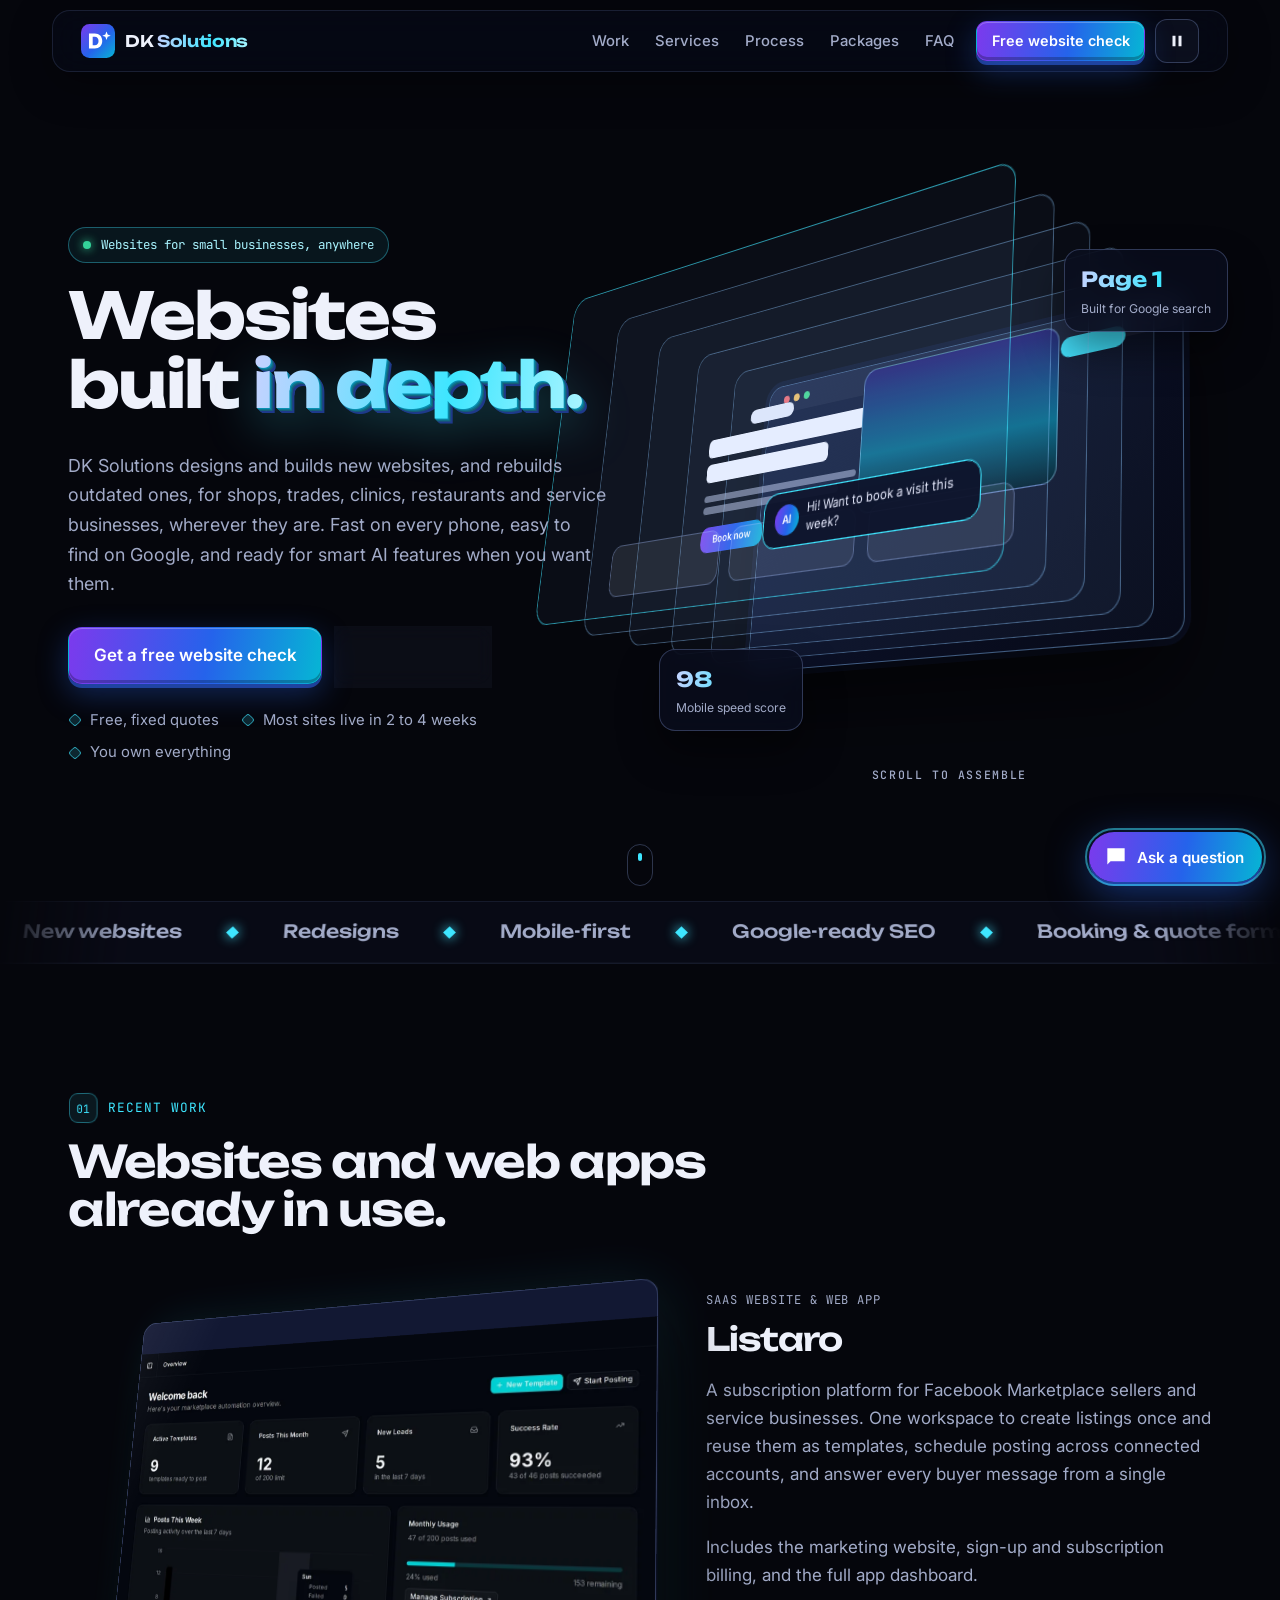
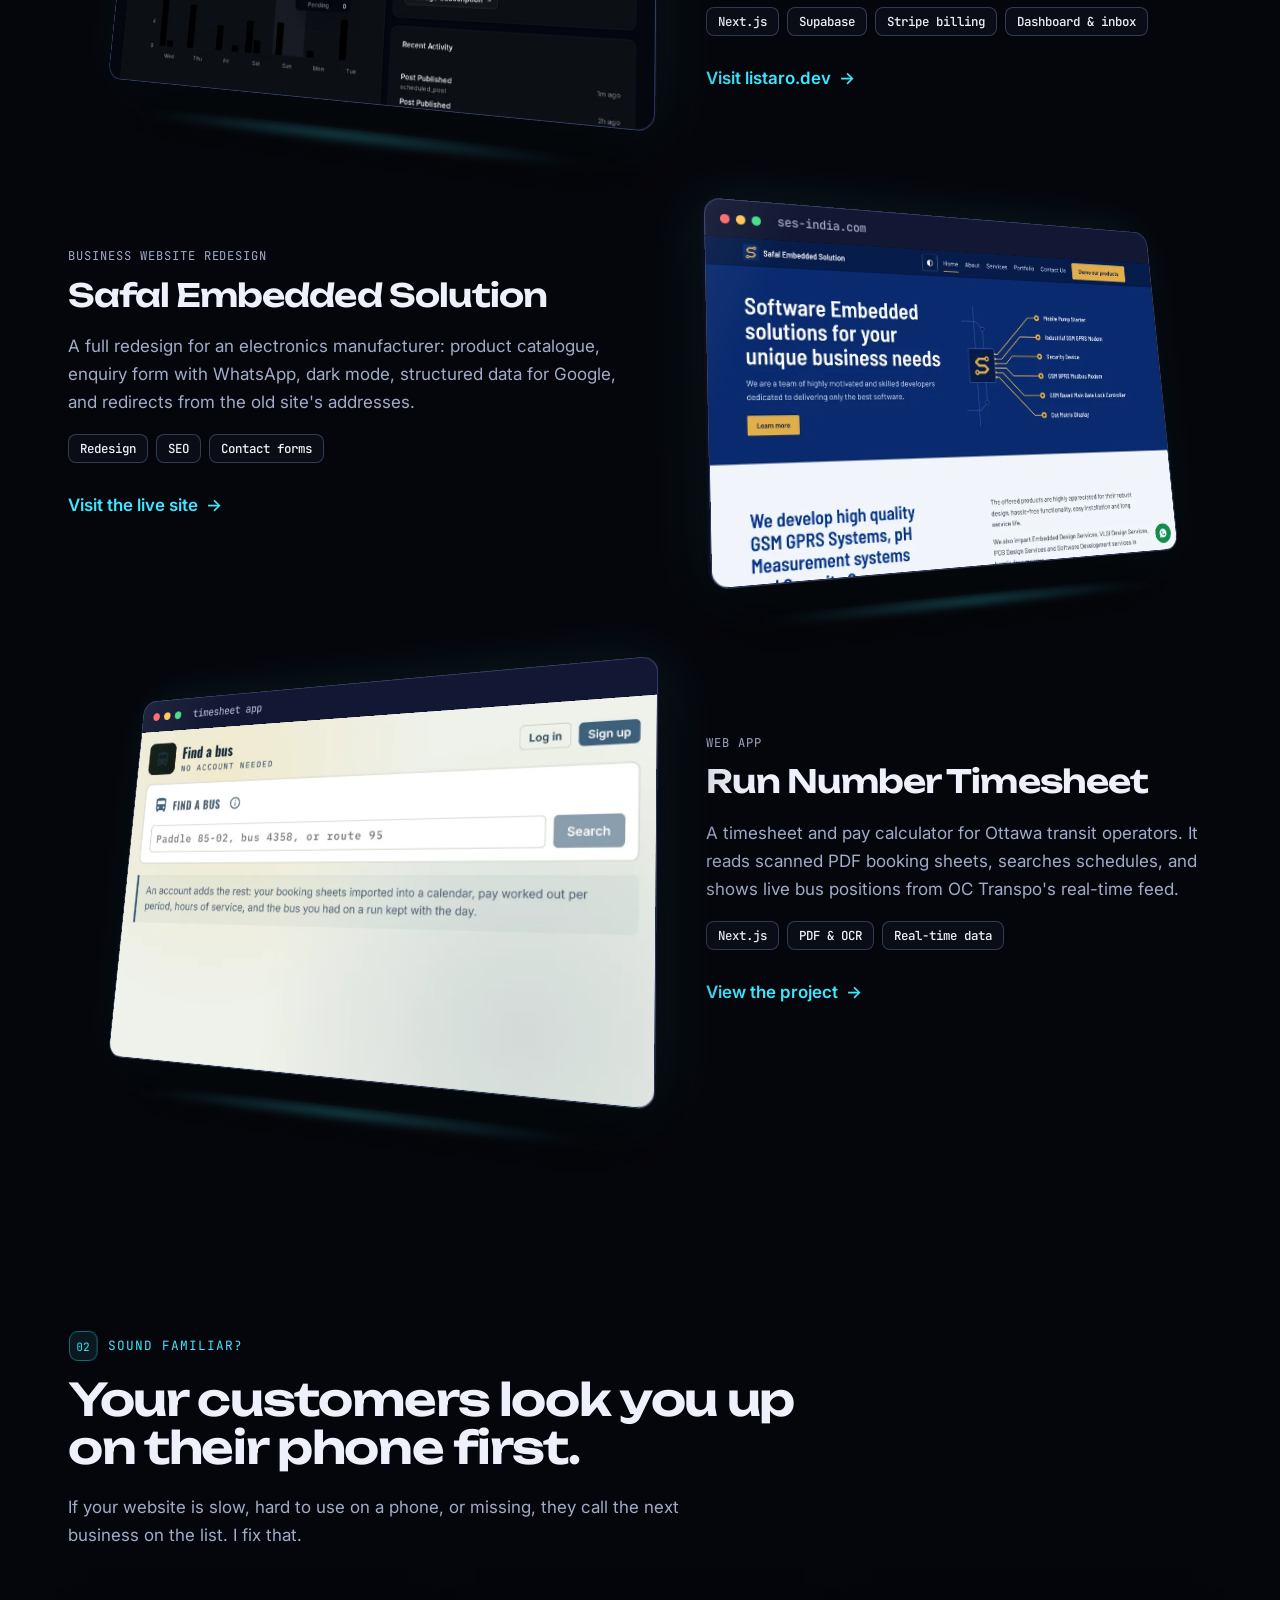
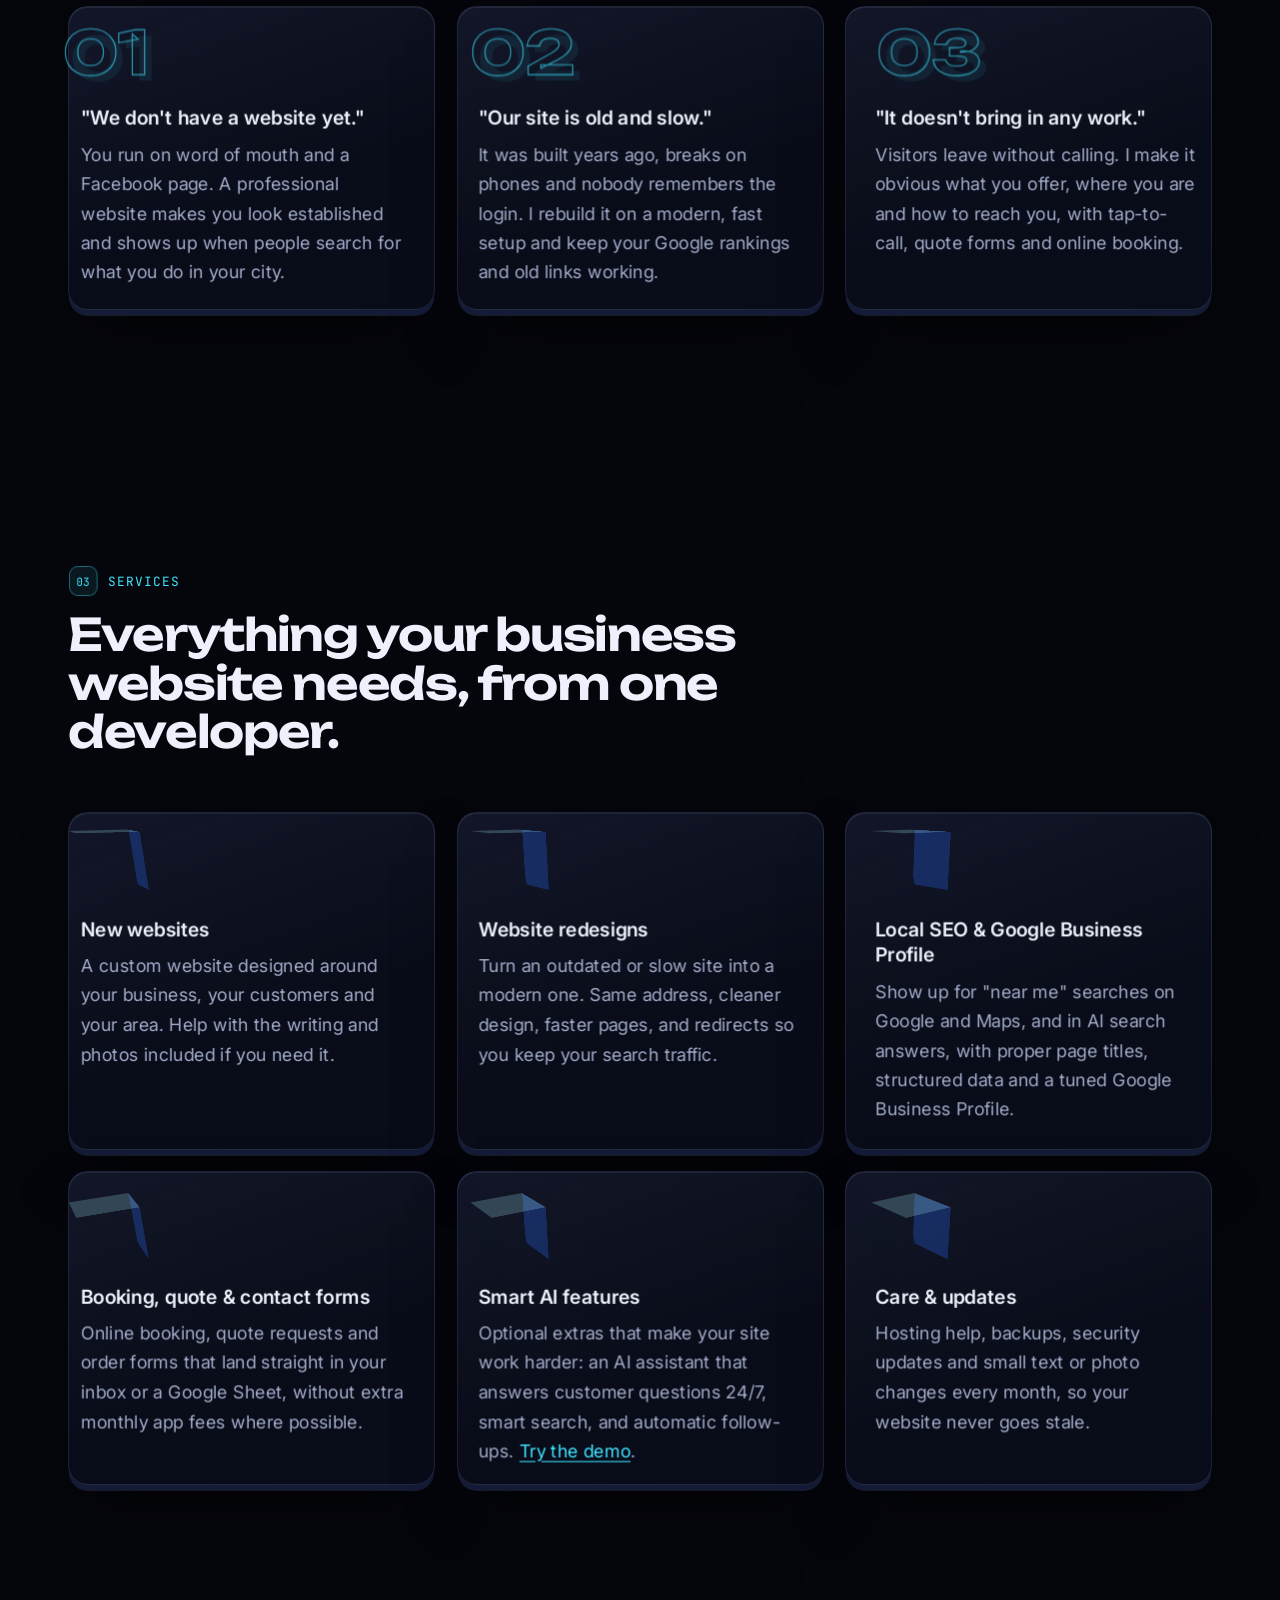
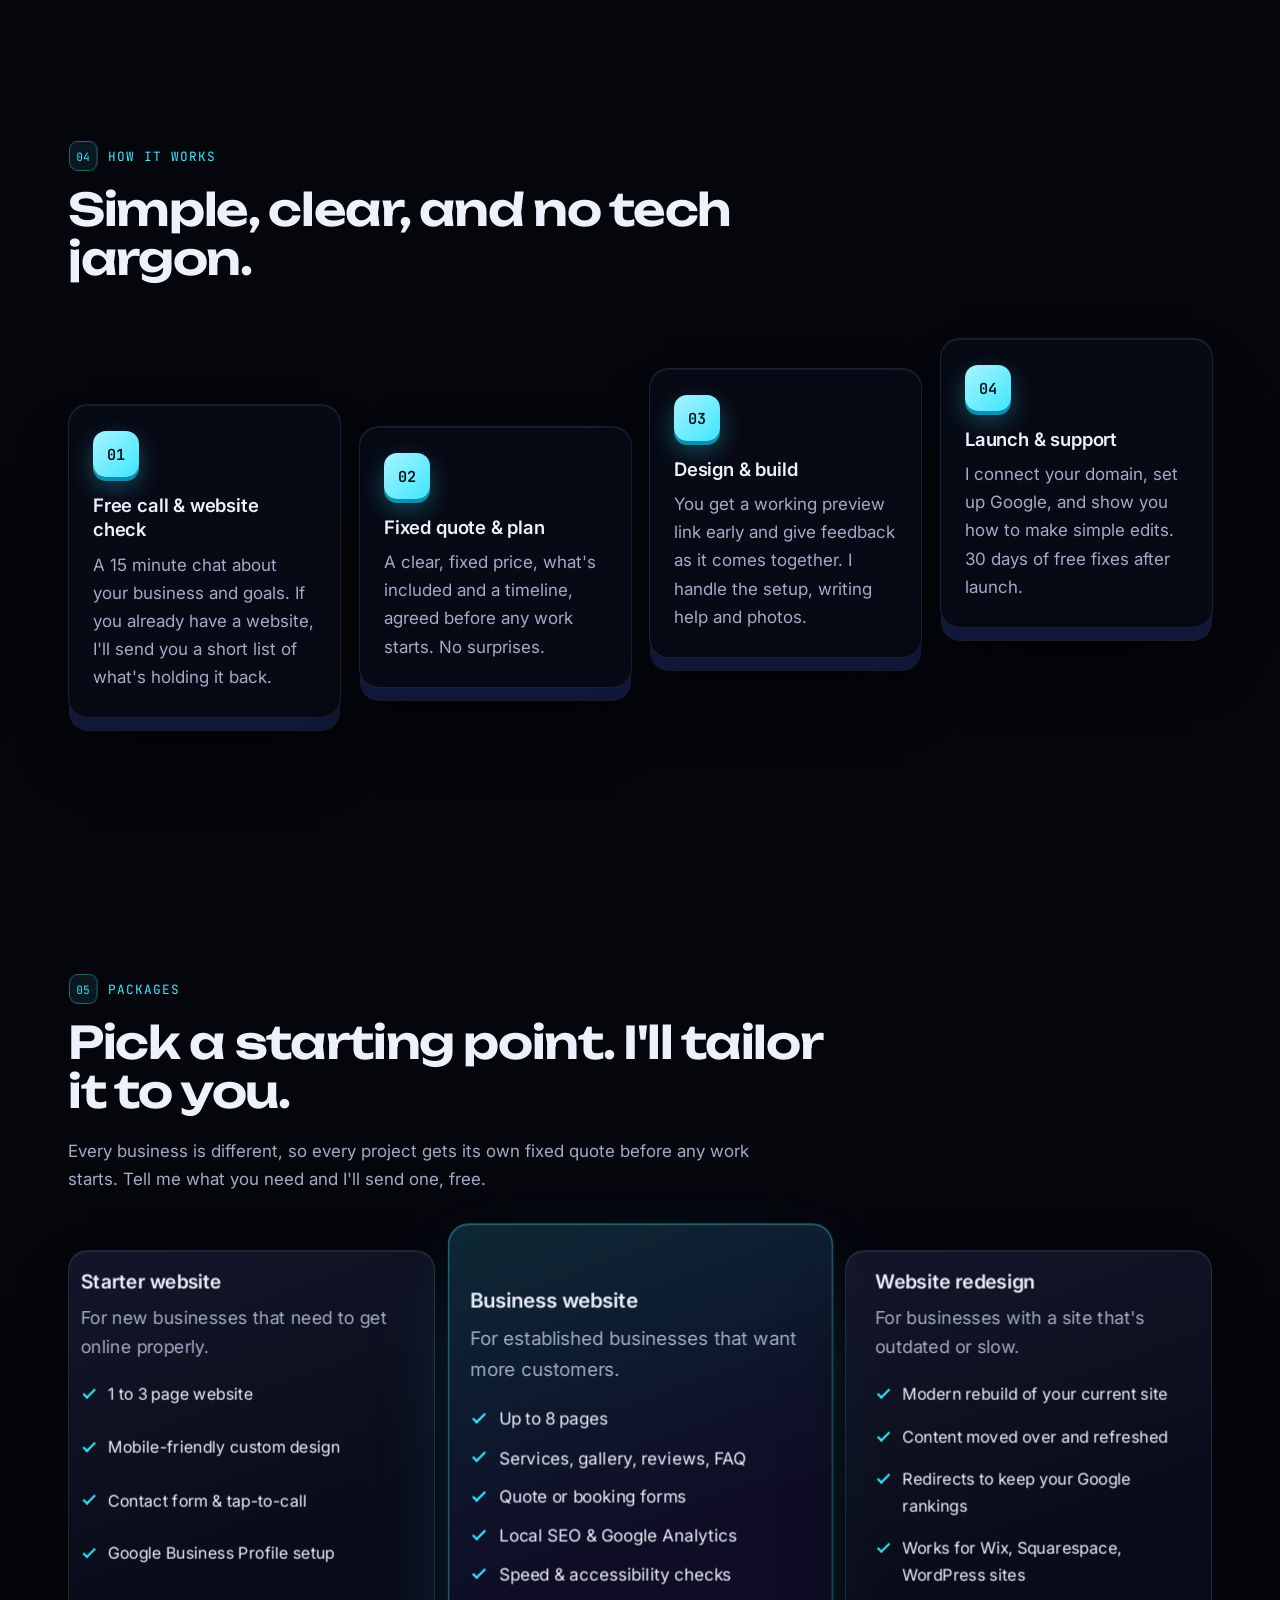
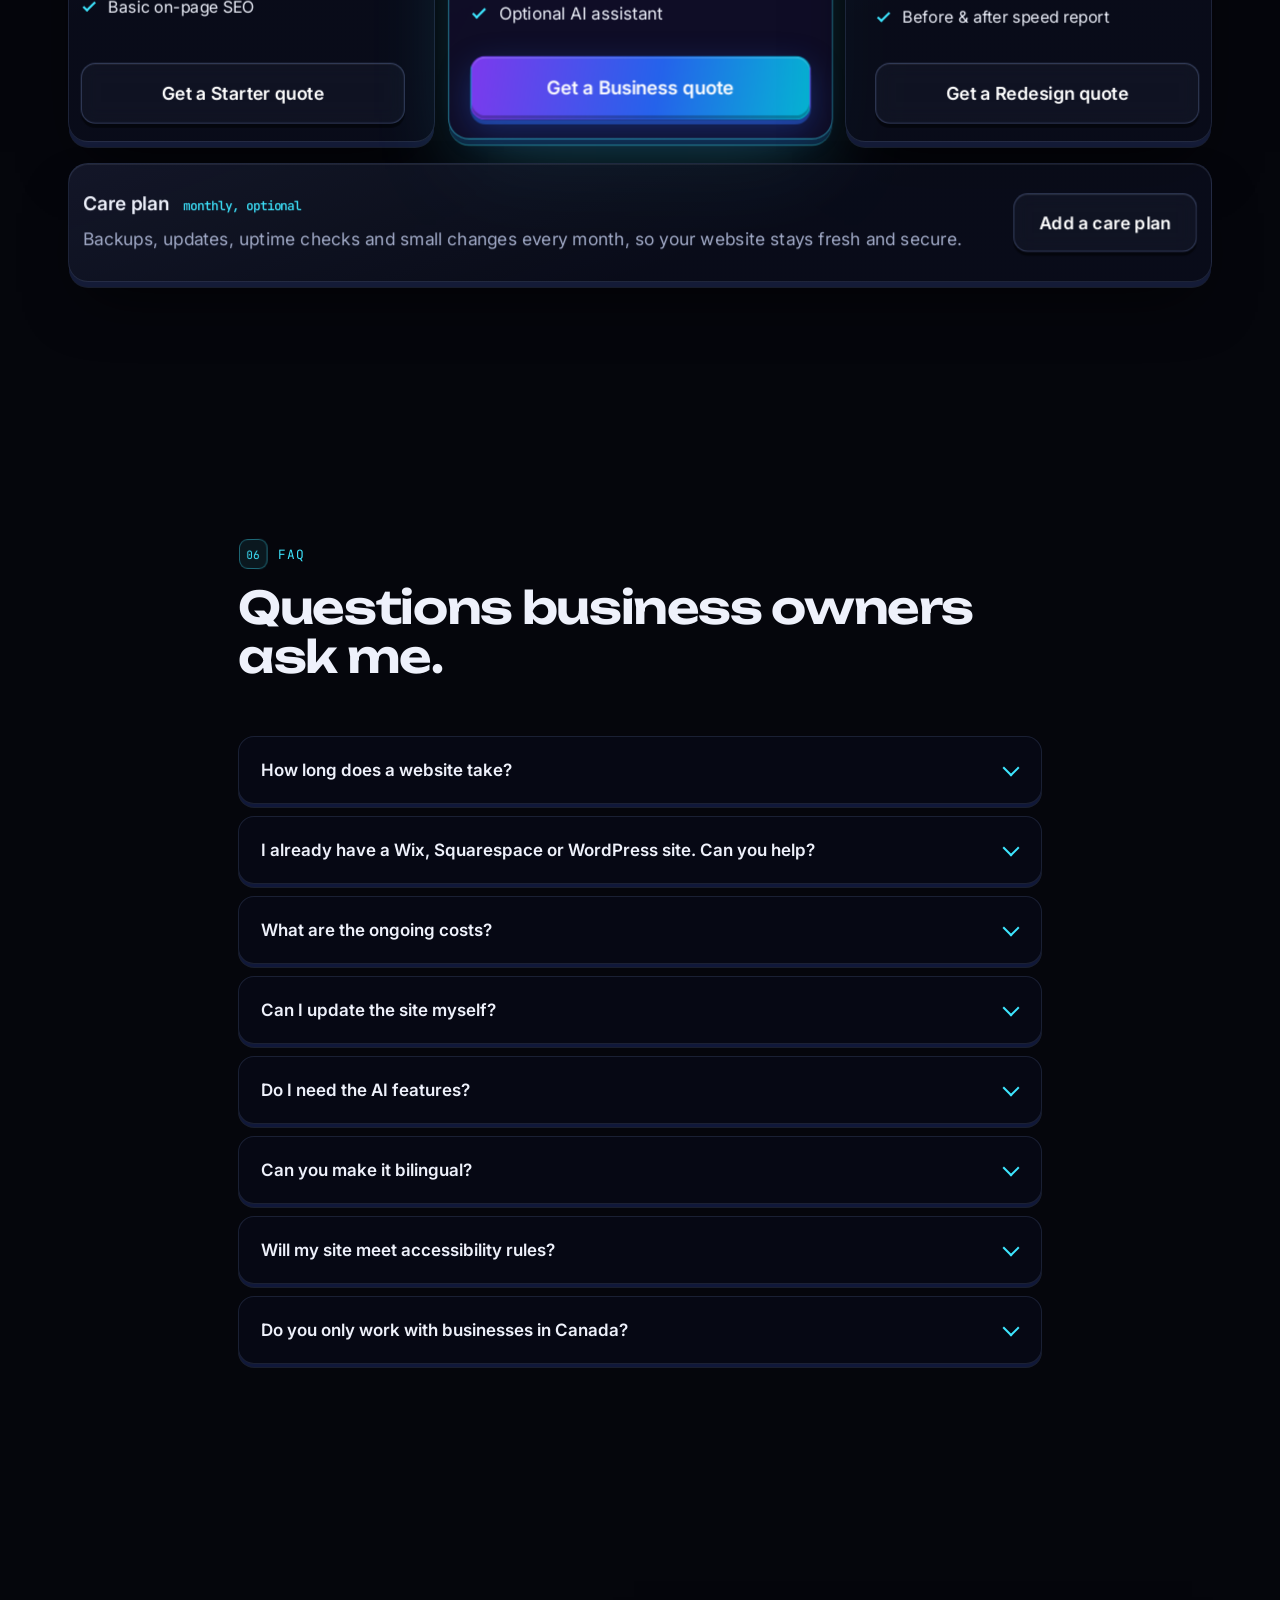
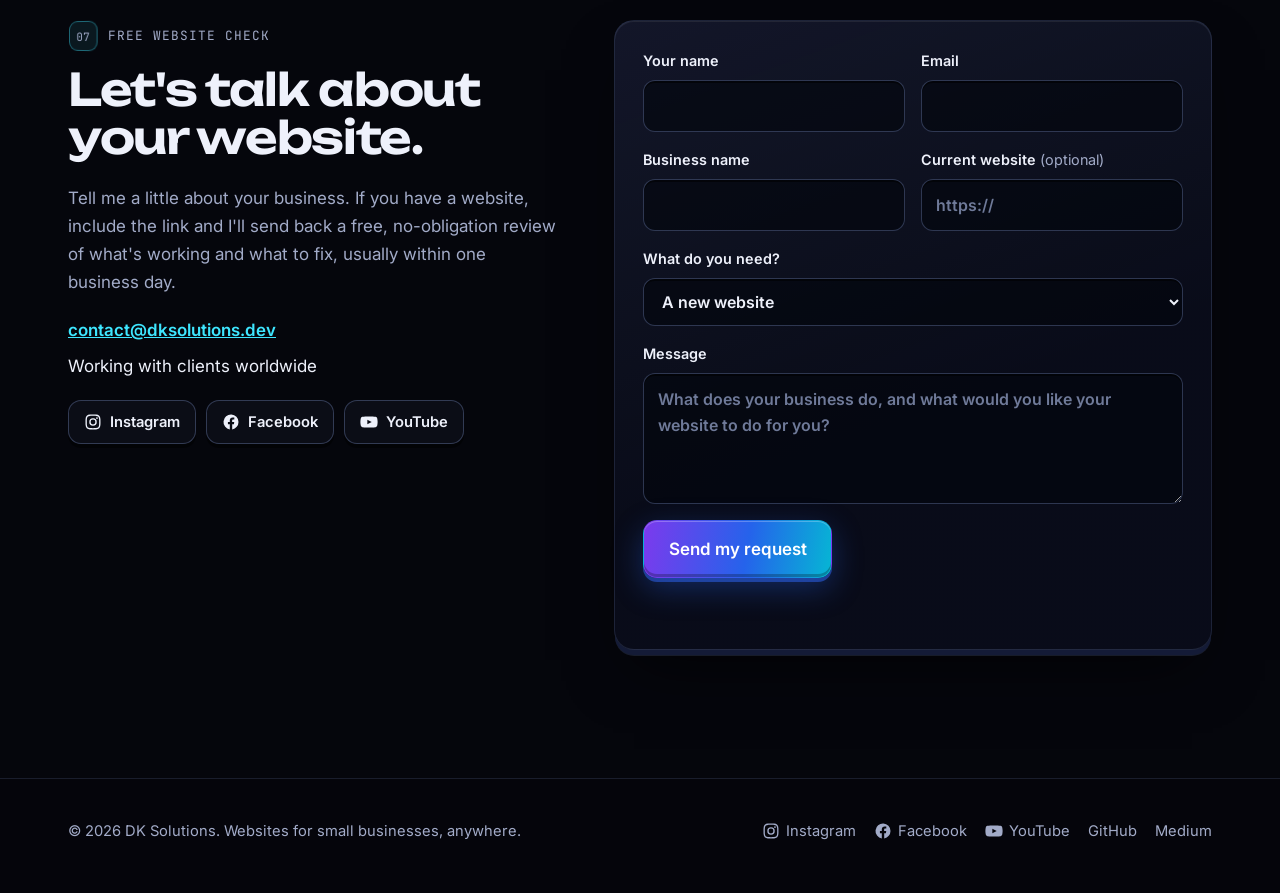
==== index.html @ 17e7bcb4 "Merge pull request #8 from deep-0301/claude/project-thread-066oom Redesign the site in full 3D" ====
<!doctype html>
<html lang="en">
<head>
<meta charset="utf-8">
<meta name="viewport" content="width=device-width, initial-scale=1, viewport-fit=cover">
<title>DK Solutions | Websites for Small Businesses</title>
<meta name="description" content="DK Solutions designs and builds modern websites for small businesses anywhere: new websites, redesigns of outdated sites, local SEO, booking forms and smart AI features. Based in Canada, working worldwide. Free website check.">
<link rel="canonical" href="https://dksolutions.dev/">
<meta name="theme-color" content="#05060c">
<meta property="og:type" content="website">
<meta property="og:site_name" content="DK Solutions">
<meta property="og:title" content="DK Solutions: modern websites for small businesses">
<meta property="og:description" content="New websites and redesigns for small businesses anywhere in the world. Fast, mobile-first, easy to find on Google, with smart AI features built in. Based in Canada.">
<meta property="og:url" content="https://dksolutions.dev/">
<meta property="og:image" content="https://dksolutions.dev/assets/img/og.png">
<meta name="twitter:card" content="summary_large_image">
<link rel="icon" type="image/svg+xml" href="assets/img/favicon.svg">
<script>document.documentElement.classList.add('js');</script>
<link rel="preconnect" href="https://fonts.googleapis.com">
<link rel="preconnect" href="https://fonts.gstatic.com" crossorigin>
<link rel="stylesheet" href="https://fonts.googleapis.com/css2?family=Unbounded:wght@500;600;700&family=Inter:wght@400;500;600&family=JetBrains+Mono:wght@500&display=swap">
<link rel="stylesheet" href="assets/css/style.css?v=5">
<script type="application/ld+json">
{"@context":"https://schema.org","@type":"ProfessionalService","name":"DK Solutions","url":"https://dksolutions.dev/","email":"contact@dksolutions.dev","description":"Website design and development for small businesses anywhere: new websites, redesigns, local SEO and smart AI features.","areaServed":"Worldwide","sameAs":["https://www.instagram.com/dksolutions.dev/","https://www.facebook.com/profile.php?id=61596513503412","https://www.youtube.com/@dksolutionsdev"],"founder":{"@type":"Person","name":"Deep Patel","sameAs":["https://github.com/deep-0301","https://medium.com/@deep0301"]}}
</script>
</head>
<body>
<a class="skip" href="#main">Skip to content</a>
<div class="progress" aria-hidden="true"><i></i></div>
<div class="space" aria-hidden="true"><div class="space-floor"></div></div>

<header class="site-header" id="top">
  <div class="wrap header-row">
    <a class="brand" href="#top" aria-label="DK Solutions, home">
      <img src="assets/img/favicon.svg" alt="" width="34" height="34">
      <span>DK <em>Solutions</em></span>
    </a>
    <nav class="nav" id="site-nav" aria-label="Main">
      <a href="#work">Work</a>
      <a href="#services">Services</a>
      <a href="#process">Process</a>
      <a href="#packages">Packages</a>
      <a href="#faq">FAQ</a>
      <a class="btn btn-sm" href="#contact">Free website check</a>
    </nav>
    <button class="icon-btn motion-btn" type="button" data-motion-toggle aria-pressed="false" aria-label="Pause motion" title="Pause motion">
      <svg class="i-pause" width="18" height="18" viewBox="0 0 24 24" fill="currentColor" aria-hidden="true"><path d="M6 5h4v14H6zm8 0h4v14h-4z"/></svg>
      <svg class="i-play" width="18" height="18" viewBox="0 0 24 24" fill="currentColor" aria-hidden="true"><path d="M7 4v16l13-8z"/></svg>
    </button>
    <button class="icon-btn menu-btn" type="button" data-menu-toggle aria-label="Open menu" aria-expanded="false" aria-controls="site-nav">
      <svg width="22" height="22" viewBox="0 0 24 24" fill="currentColor" aria-hidden="true"><path d="M3 6h18v2H3zm0 5h18v2H3zm0 5h18v2H3z"/></svg>
    </button>
  </div>
</header>

<main id="main">

<section class="hero" id="hero">
  <div class="wrap hero-grid">
    <div class="hero-copy">
      <p class="pill"><span class="dot" aria-hidden="true"></span>Websites for small businesses, anywhere</p>
      <h1>Websites built <span class="depth-word" data-text="in depth.">in depth.</span></h1>
      <p class="lead">DK Solutions designs and builds new websites, and rebuilds outdated ones, for shops, trades, clinics, restaurants and service businesses, wherever they are. Fast on every phone, easy to find on Google, and ready for smart AI features when you want them.</p>
      <div class="hero-cta">
        <a class="btn" href="#contact">Get a free website check</a>
        <a class="btn btn-ghost" href="#work">See the work</a>
      </div>
      <ul class="hero-points">
        <li>Free, fixed quotes</li>
        <li>Most sites live in 2 to 4 weeks</li>
        <li>You own everything</li>
      </ul>
    </div>

    <div class="hero-stage" aria-hidden="true">
      <!-- CSS 3D poster: shows instantly, and stays as the scene when WebGL is off or motion is reduced -->
      <div class="stack" data-stack>
        <div class="layer l0"><span class="bar"><i></i><i></i><i></i><em>yourbusiness.com</em></span></div>
        <div class="layer l1"><b class="logo"></b><span class="links"><i></i><i></i><i></i></span><b class="cta"></b></div>
        <div class="layer l2"><span class="h"></span><span class="h short"></span><span class="t"></span><span class="t"></span><b class="cta">Book now</b></div>
        <div class="layer l3"><span class="img"></span></div>
        <div class="layer l4"><span class="c"></span><span class="c"></span><span class="c"></span></div>
        <div class="layer l5"><span class="bubble"><b>AI</b>Hi! Want to book a visit this week?</span></div>
      </div>
      <canvas class="hero-canvas" data-hero-canvas></canvas>
      <div class="float f1"><strong>98</strong><span>Mobile speed score</span></div>
      <div class="float f2"><strong>Page 1</strong><span>Built for Google search</span></div>
      <p class="stage-hint">Scroll to assemble</p>
    </div>
  </div>
  <a class="scroll-cue" href="#work" aria-label="Scroll to the next section"><span></span></a>
</section>

<section class="marquee" aria-label="What every site includes">
  <div class="marquee-track">
    <ul>
      <li>New websites</li><li>Redesigns</li><li>Mobile-first</li><li>Google-ready SEO</li><li>Booking &amp; quote forms</li><li>Smart AI features</li><li>Accessible (WCAG 2.1 AA)</li>
    </ul>
    <ul aria-hidden="true">
      <li>New websites</li><li>Redesigns</li><li>Mobile-first</li><li>Google-ready SEO</li><li>Booking &amp; quote forms</li><li>Smart AI features</li><li>Accessible (WCAG 2.1 AA)</li>
    </ul>
  </div>
</section>

<section class="section" id="work">
  <div class="wrap">
    <div class="section-head">
      <p class="eyebrow"><span>01</span> Recent work</p>
      <h2>Websites and web apps already in use.</h2>
    </div>
    <div class="work-list">
      <article class="work" data-depth>
        <a class="device tilt" href="https://listaro.dev/" target="_blank" rel="noopener" tabindex="-1" aria-hidden="true">
          <span class="device-bar"><i></i><i></i><i></i><em>listaro.dev</em></span>
          <img src="assets/img/work-listaro.webp" alt="" width="960" height="600" loading="lazy" decoding="async">
          <span class="device-glare"></span>
        </a>
        <div class="work-body">
          <p class="tag">SaaS website &amp; web app</p>
          <h3>Listaro</h3>
          <p>A subscription platform for Facebook Marketplace sellers and service businesses. One workspace to create listings once and reuse them as templates, schedule posting across connected accounts, and answer every buyer message from a single inbox.</p>
          <p>Includes the marketing website, sign-up and subscription billing, and the full app dashboard.</p>
          <ul class="chips"><li>Next.js</li><li>Supabase</li><li>Stripe billing</li><li>Dashboard &amp; inbox</li></ul>
          <a class="link" href="https://listaro.dev/" target="_blank" rel="noopener">Visit listaro.dev <span aria-hidden="true">&rarr;</span></a>
        </div>
      </article>
      <article class="work flip" data-depth>
        <a class="device tilt" href="https://ses-india.com/" target="_blank" rel="noopener" tabindex="-1" aria-hidden="true">
          <span class="device-bar"><i></i><i></i><i></i><em>ses-india.com</em></span>
          <img src="assets/img/work-ses.webp" alt="" width="960" height="600" loading="lazy" decoding="async">
          <span class="device-glare"></span>
        </a>
        <div class="work-body">
          <p class="tag">Business website redesign</p>
          <h3>Safal Embedded Solution</h3>
          <p>A full redesign for an electronics manufacturer: product catalogue, enquiry form with WhatsApp, dark mode, structured data for Google, and redirects from the old site's addresses.</p>
          <ul class="chips"><li>Redesign</li><li>SEO</li><li>Contact forms</li></ul>
          <a class="link" href="https://ses-india.com/" target="_blank" rel="noopener">Visit the live site <span aria-hidden="true">&rarr;</span></a>
        </div>
      </article>
      <article class="work" data-depth>
        <a class="device tilt" href="https://github.com/deep-0301/TimekeepingOC" target="_blank" rel="noopener" tabindex="-1" aria-hidden="true">
          <span class="device-bar"><i></i><i></i><i></i><em>timesheet app</em></span>
          <img src="assets/img/work-timekeeping.webp" alt="" width="960" height="600" loading="lazy" decoding="async">
          <span class="device-glare"></span>
        </a>
        <div class="work-body">
          <p class="tag">Web app</p>
          <h3>Run Number Timesheet</h3>
          <p>A timesheet and pay calculator for Ottawa transit operators. It reads scanned PDF booking sheets, searches schedules, and shows live bus positions from OC Transpo's real-time feed.</p>
          <ul class="chips"><li>Next.js</li><li>PDF &amp; OCR</li><li>Real-time data</li></ul>
          <a class="link" href="https://github.com/deep-0301/TimekeepingOC" target="_blank" rel="noopener">View the project <span aria-hidden="true">&rarr;</span></a>
        </div>
      </article>
    </div>
  </div>
</section>

<section class="section" id="why">
  <div class="wrap">
    <div class="section-head">
      <p class="eyebrow"><span>02</span> Sound familiar?</p>
      <h2>Your customers look you up on their phone first.</h2>
      <p class="sub">If your website is slow, hard to use on a phone, or missing, they call the next business on the list. I fix that.</p>
    </div>
    <div class="grid-3 why-grid">
      <article class="panel tilt" data-depth>
        <strong class="big-num">01</strong>
        <h3>"We don't have a website yet."</h3>
        <p>You run on word of mouth and a Facebook page. A professional website makes you look established and shows up when people search for what you do in your city.</p>
      </article>
      <article class="panel tilt" data-depth>
        <strong class="big-num">02</strong>
        <h3>"Our site is old and slow."</h3>
        <p>It was built years ago, breaks on phones and nobody remembers the login. I rebuild it on a modern, fast setup and keep your Google rankings and old links working.</p>
      </article>
      <article class="panel tilt" data-depth>
        <strong class="big-num">03</strong>
        <h3>"It doesn't bring in any work."</h3>
        <p>Visitors leave without calling. I make it obvious what you offer, where you are and how to reach you, with tap-to-call, quote forms and online booking.</p>
      </article>
    </div>
  </div>
</section>

<section class="section" id="services">
  <div class="wrap">
    <div class="section-head">
      <p class="eyebrow"><span>03</span> Services</p>
      <h2>Everything your business website needs, from one developer.</h2>
    </div>
    <div class="grid-3 services">
      <article class="panel tilt service" data-depth>
        <div class="cube" aria-hidden="true"><i></i><i></i><i></i><svg viewBox="0 0 24 24"><path d="M4 5h16v11H4zM2 18h20v2H2z"/></svg></div>
        <h3>New websites</h3>
        <p>A custom website designed around your business, your customers and your area. Help with the writing and photos included if you need it.</p>
      </article>
      <article class="panel tilt service" data-depth>
        <div class="cube" aria-hidden="true"><i></i><i></i><i></i><svg viewBox="0 0 24 24"><path d="M12 4V1L8 5l4 4V6a6 6 0 1 1-6 6H4a8 8 0 1 0 8-8z"/></svg></div>
        <h3>Website redesigns</h3>
        <p>Turn an outdated or slow site into a modern one. Same address, cleaner design, faster pages, and redirects so you keep your search traffic.</p>
      </article>
      <article class="panel tilt service" data-depth>
        <div class="cube" aria-hidden="true"><i></i><i></i><i></i><svg viewBox="0 0 24 24"><path d="M10 2a8 8 0 0 1 6.32 12.9l5.39 5.4-1.41 1.4-5.4-5.39A8 8 0 1 1 10 2zm0 2a6 6 0 1 0 0 12 6 6 0 0 0 0-12z"/></svg></div>
        <h3>Local SEO &amp; Google Business Profile</h3>
        <p>Show up for "near me" searches on Google and Maps, and in AI search answers, with proper page titles, structured data and a tuned Google Business Profile.</p>
      </article>
      <article class="panel tilt service" data-depth>
        <div class="cube" aria-hidden="true"><i></i><i></i><i></i><svg viewBox="0 0 24 24"><path d="M19 4h-1V2h-2v2H8V2H6v2H5a2 2 0 0 0-2 2v14a2 2 0 0 0 2 2h14a2 2 0 0 0 2-2V6a2 2 0 0 0-2-2zm0 16H5V9h14z"/></svg></div>
        <h3>Booking, quote &amp; contact forms</h3>
        <p>Online booking, quote requests and order forms that land straight in your inbox or a Google Sheet, without extra monthly app fees where possible.</p>
      </article>
      <article class="panel tilt service" data-depth>
        <div class="cube" aria-hidden="true"><i></i><i></i><i></i><svg viewBox="0 0 24 24"><path d="M4 4h16v12H7l-3 3zm4 5h2v2H8zm4 0h2v2h-2zm4 0h2v2h-2z"/></svg></div>
        <h3>Smart AI features</h3>
        <p>Optional extras that make your site work harder: an AI assistant that answers customer questions 24/7, smart search, and automatic follow-ups. <button class="inline-link" type="button" data-open-chat>Try the demo</button>.</p>
      </article>
      <article class="panel tilt service" data-depth>
        <div class="cube" aria-hidden="true"><i></i><i></i><i></i><svg viewBox="0 0 24 24"><path d="M12 1 3 5v6c0 5.55 3.84 10.74 9 12 5.16-1.26 9-6.45 9-12V5z"/></svg></div>
        <h3>Care &amp; updates</h3>
        <p>Hosting help, backups, security updates and small text or photo changes every month, so your website never goes stale.</p>
      </article>
    </div>
  </div>
</section>

<section class="section" id="process">
  <div class="wrap">
    <div class="section-head">
      <p class="eyebrow"><span>04</span> How it works</p>
      <h2>Simple, clear, and no tech jargon.</h2>
    </div>
    <ol class="steps">
      <li class="step" data-depth>
        <span class="num">01</span>
        <h3>Free call &amp; website check</h3>
        <p>A 15 minute chat about your business and goals. If you already have a website, I'll send you a short list of what's holding it back.</p>
      </li>
      <li class="step" data-depth>
        <span class="num">02</span>
        <h3>Fixed quote &amp; plan</h3>
        <p>A clear, fixed price, what's included and a timeline, agreed before any work starts. No surprises.</p>
      </li>
      <li class="step" data-depth>
        <span class="num">03</span>
        <h3>Design &amp; build</h3>
        <p>You get a working preview link early and give feedback as it comes together. I handle the setup, writing help and photos.</p>
      </li>
      <li class="step" data-depth>
        <span class="num">04</span>
        <h3>Launch &amp; support</h3>
        <p>I connect your domain, set up Google, and show you how to make simple edits. 30 days of free fixes after launch.</p>
      </li>
    </ol>
  </div>
</section>

<section class="section" id="packages">
  <div class="wrap">
    <div class="section-head">
      <p class="eyebrow"><span>05</span> Packages</p>
      <h2>Pick a starting point. I'll tailor it to you.</h2>
      <p class="sub">Every business is different, so every project gets its own fixed quote before any work starts. Tell me what you need and I'll send one, free.</p>
    </div>
    <div class="grid-3 packages">
      <article class="panel tilt pack" data-depth>
        <h3>Starter website</h3>
        <p class="for">For new businesses that need to get online properly.</p>
        <ul>
          <li>1 to 3 page website</li>
          <li>Mobile-friendly custom design</li>
          <li>Contact form &amp; tap-to-call</li>
          <li>Google Business Profile setup</li>
          <li>Basic on-page SEO</li>
        </ul>
        <a class="btn btn-ghost" href="#contact" data-plan="Starter website">Get a Starter quote</a>
      </article>
      <article class="panel tilt pack featured" data-depth>
        <p class="badge">Most popular</p>
        <h3>Business website</h3>
        <p class="for">For established businesses that want more customers.</p>
        <ul>
          <li>Up to 8 pages</li>
          <li>Services, gallery, reviews, FAQ</li>
          <li>Quote or booking forms</li>
          <li>Local SEO &amp; Google Analytics</li>
          <li>Speed &amp; accessibility checks</li>
          <li>Optional AI assistant</li>
        </ul>
        <a class="btn" href="#contact" data-plan="Business website">Get a Business quote</a>
      </article>
      <article class="panel tilt pack" data-depth>
        <h3>Website redesign</h3>
        <p class="for">For businesses with a site that's outdated or slow.</p>
        <ul>
          <li>Modern rebuild of your current site</li>
          <li>Content moved over and refreshed</li>
          <li>Redirects to keep your Google rankings</li>
          <li>Works for Wix, Squarespace, WordPress sites</li>
          <li>Before &amp; after speed report</li>
        </ul>
        <a class="btn btn-ghost" href="#contact" data-plan="Website redesign">Get a Redesign quote</a>
      </article>
    </div>
    <div class="care panel" data-depth>
      <div>
        <h3>Care plan <span>monthly, optional</span></h3>
        <p>Backups, updates, uptime checks and small changes every month, so your website stays fresh and secure.</p>
      </div>
      <a class="btn btn-ghost" href="#contact" data-plan="Care plan">Add a care plan</a>
    </div>
  </div>
</section>

<section class="section" id="faq">
  <div class="wrap narrow">
    <div class="section-head">
      <p class="eyebrow"><span>06</span> FAQ</p>
      <h2>Questions business owners ask me.</h2>
    </div>
    <div class="faq">
      <details>
        <summary>How long does a website take?</summary>
        <p>Most Starter sites are live in about 2 weeks and Business sites in 3 to 4 weeks. The biggest factor is gathering your text and photos, and I can help with both.</p>
      </details>
      <details>
        <summary>I already have a Wix, Squarespace or WordPress site. Can you help?</summary>
        <p>Yes. I can improve what you have, or redesign it on something faster and cheaper to run. The free website check will tell you which makes more sense.</p>
      </details>
      <details>
        <summary>What are the ongoing costs?</summary>
        <p>Usually just your domain name, which is a small yearly fee. Many small business sites can be hosted for very little or nothing. The care plan is optional.</p>
      </details>
      <details>
        <summary>Can I update the site myself?</summary>
        <p>Yes. I'll show you how to change text, photos and hours. If you'd rather not, the care plan covers small changes every month.</p>
      </details>
      <details>
        <summary>Do I need the AI features?</summary>
        <p>No, they're optional. Every website works great without them. If your business gets lots of repeat questions or after-hours enquiries, an AI assistant can save you time and catch leads you'd otherwise miss.</p>
      </details>
      <details>
        <summary>Can you make it bilingual?</summary>
        <p>Yes. I can build your website in English plus another language, such as French or Spanish, with a language switch.</p>
      </details>
      <details>
        <summary>Will my site meet accessibility rules?</summary>
        <p>I build to WCAG 2.1 AA, the standard most accessibility laws refer to, including the ADA in the US, AODA in Ontario and the European Accessibility Act: readable contrast, keyboard navigation, image descriptions and properly labelled forms.</p>
      </details>
      <details>
        <summary>Do you only work with businesses in Canada?</summary>
        <p>No. I'm based in Ottawa, Canada, and happy to meet locally, but I work with small businesses anywhere in the world over email, phone and video calls.</p>
      </details>
    </div>
  </div>
</section>

<section class="section contact" id="contact">
  <div class="wrap contact-grid">
    <div class="contact-copy">
      <p class="eyebrow"><span>07</span> Free website check</p>
      <h2>Let's talk about your website.</h2>
      <p>Tell me a little about your business. If you have a website, include the link and I'll send back a free, no-obligation review of what's working and what to fix, usually within one business day.</p>
      <ul class="contact-list">
        <li><a href="mailto:contact@dksolutions.dev">contact@dksolutions.dev</a></li>
        <li>Working with clients worldwide</li>
      </ul>
      <div class="contact-social" aria-label="Follow DK Solutions">
      <a class="social-chip" href="https://www.instagram.com/dksolutions.dev/" target="_blank" rel="noopener" aria-label="DK Solutions on Instagram"><svg viewBox="0 0 24 24" width="18" height="18" aria-hidden="true"><path fill="currentColor" d="M12 7a5 5 0 1 0 0 10 5 5 0 0 0 0-10zm0 8.2a3.2 3.2 0 1 1 0-6.4 3.2 3.2 0 0 1 0 6.4zM17.3 5.5a1.2 1.2 0 1 0 0 2.4 1.2 1.2 0 0 0 0-2.4zM12 2c-2.7 0-3 0-4.1.1C4.3 2.3 2.3 4.3 2.1 7.9 2 9 2 9.3 2 12s0 3 .1 4.1c.2 3.6 2.2 5.6 5.8 5.8 1.1.1 1.4.1 4.1.1s3 0 4.1-.1c3.6-.2 5.6-2.2 5.8-5.8.1-1.1.1-1.4.1-4.1s0-3-.1-4.1c-.2-3.6-2.2-5.6-5.8-5.8C15 2 14.7 2 12 2zm0 1.8c2.7 0 3 0 4 .1 2.7.1 4 1.4 4.1 4.1.1 1 .1 1.3.1 4s0 3-.1 4c-.1 2.7-1.4 4-4.1 4.1-1 .1-1.3.1-4 .1s-3 0-4-.1c-2.7-.1-4-1.4-4.1-4.1-.1-1-.1-1.3-.1-4s0-3 .1-4C4 5.3 5.3 4 8 3.9c1 0 1.3-.1 4-.1z"/></svg><span>Instagram</span></a>
      <a class="social-chip" href="https://www.facebook.com/profile.php?id=61596513503412" target="_blank" rel="noopener" aria-label="DK Solutions on Facebook"><svg viewBox="0 0 24 24" width="18" height="18" aria-hidden="true"><path fill="currentColor" d="M22 12a10 10 0 1 0-11.6 9.9v-7H7.9V12h2.5V9.8c0-2.5 1.5-3.9 3.8-3.9 1.1 0 2.2.2 2.2.2v2.5h-1.3c-1.2 0-1.6.8-1.6 1.6V12h2.8l-.4 2.9h-2.3v7A10 10 0 0 0 22 12z"/></svg><span>Facebook</span></a>
      <a class="social-chip" href="https://www.youtube.com/@dksolutionsdev" target="_blank" rel="noopener" aria-label="DK Solutions on YouTube"><svg viewBox="0 0 24 24" width="18" height="18" aria-hidden="true"><path fill="currentColor" d="M23 7.2a3 3 0 0 0-2.1-2.1C19 4.6 12 4.6 12 4.6s-7 0-8.9.5A3 3 0 0 0 1 7.2 31 31 0 0 0 .5 12a31 31 0 0 0 .5 4.8 3 3 0 0 0 2.1 2.1c1.9.5 8.9.5 8.9.5s7 0 8.9-.5a3 3 0 0 0 2.1-2.1 31 31 0 0 0 .5-4.8 31 31 0 0 0-.5-4.8zM9.8 15.1V8.9l5.8 3.1-5.8 3.1z"/></svg><span>YouTube</span></a>
      </div>
    </div>
    <div class="form-wrap panel">
    <form class="form" id="contact-form" novalidate>
      <div class="row-2">
        <label>Your name<input type="text" name="user_name" autocomplete="name" required></label>
        <label>Email<input type="email" name="user_email" autocomplete="email" required></label>
      </div>
      <div class="row-2">
        <label>Business name<input type="text" name="business" autocomplete="organization"></label>
        <label><span>Current website <span class="opt">(optional)</span></span><input type="url" name="website" placeholder="https://" inputmode="url"></label>
      </div>
      <label>What do you need?
        <select name="need">
          <option>A new website</option>
          <option>A redesign of my current website</option>
          <option>SEO, speed or mobile fixes</option>
          <option>AI features for my website</option>
          <option>Not sure yet</option>
        </select>
      </label>
      <label>Message<textarea name="details" rows="4" placeholder="What does your business do, and what would you like your website to do for you?"></textarea></label>
      <input type="hidden" name="message">
      <button class="btn" type="submit">Send my request</button>
      <p class="form-status" role="status" aria-live="polite"></p>
    </form>
    </div>
  </div>
</section>

</main>

<footer class="site-footer">
  <div class="wrap footer-row">
    <p>&copy; <span data-year>2026</span> DK Solutions. Websites for small businesses, anywhere.</p>
    <nav aria-label="Social">
      <a class="social-link" href="https://www.instagram.com/dksolutions.dev/" target="_blank" rel="noopener" aria-label="DK Solutions on Instagram"><svg viewBox="0 0 24 24" width="18" height="18" aria-hidden="true"><path fill="currentColor" d="M12 7a5 5 0 1 0 0 10 5 5 0 0 0 0-10zm0 8.2a3.2 3.2 0 1 1 0-6.4 3.2 3.2 0 0 1 0 6.4zM17.3 5.5a1.2 1.2 0 1 0 0 2.4 1.2 1.2 0 0 0 0-2.4zM12 2c-2.7 0-3 0-4.1.1C4.3 2.3 2.3 4.3 2.1 7.9 2 9 2 9.3 2 12s0 3 .1 4.1c.2 3.6 2.2 5.6 5.8 5.8 1.1.1 1.4.1 4.1.1s3 0 4.1-.1c3.6-.2 5.6-2.2 5.8-5.8.1-1.1.1-1.4.1-4.1s0-3-.1-4.1c-.2-3.6-2.2-5.6-5.8-5.8C15 2 14.7 2 12 2zm0 1.8c2.7 0 3 0 4 .1 2.7.1 4 1.4 4.1 4.1.1 1 .1 1.3.1 4s0 3-.1 4c-.1 2.7-1.4 4-4.1 4.1-1 .1-1.3.1-4 .1s-3 0-4-.1c-2.7-.1-4-1.4-4.1-4.1-.1-1-.1-1.3-.1-4s0-3 .1-4C4 5.3 5.3 4 8 3.9c1 0 1.3-.1 4-.1z"/></svg><span>Instagram</span></a>
      <a class="social-link" href="https://www.facebook.com/profile.php?id=61596513503412" target="_blank" rel="noopener" aria-label="DK Solutions on Facebook"><svg viewBox="0 0 24 24" width="18" height="18" aria-hidden="true"><path fill="currentColor" d="M22 12a10 10 0 1 0-11.6 9.9v-7H7.9V12h2.5V9.8c0-2.5 1.5-3.9 3.8-3.9 1.1 0 2.2.2 2.2.2v2.5h-1.3c-1.2 0-1.6.8-1.6 1.6V12h2.8l-.4 2.9h-2.3v7A10 10 0 0 0 22 12z"/></svg><span>Facebook</span></a>
      <a class="social-link" href="https://www.youtube.com/@dksolutionsdev" target="_blank" rel="noopener" aria-label="DK Solutions on YouTube"><svg viewBox="0 0 24 24" width="18" height="18" aria-hidden="true"><path fill="currentColor" d="M23 7.2a3 3 0 0 0-2.1-2.1C19 4.6 12 4.6 12 4.6s-7 0-8.9.5A3 3 0 0 0 1 7.2 31 31 0 0 0 .5 12a31 31 0 0 0 .5 4.8 3 3 0 0 0 2.1 2.1c1.9.5 8.9.5 8.9.5s7 0 8.9-.5a3 3 0 0 0 2.1-2.1 31 31 0 0 0 .5-4.8 31 31 0 0 0-.5-4.8zM9.8 15.1V8.9l5.8 3.1-5.8 3.1z"/></svg><span>YouTube</span></a>
      <a href="https://github.com/deep-0301" target="_blank" rel="noopener">GitHub</a>
      <a href="https://medium.com/@deep0301" target="_blank" rel="noopener">Medium</a>
    </nav>
  </div>
</footer>

<nav class="dock" aria-label="Quick actions">
  <a class="btn" href="#contact">Free website check</a>
  <button class="dock-chat" type="button" data-open-chat aria-label="Open the demo AI assistant">
    <svg viewBox="0 0 24 24" width="22" height="22" aria-hidden="true"><path fill="currentColor" d="M4 4h16v12H7l-3 3zm4 5h2v2H8zm4 0h2v2h-2zm4 0h2v2h-2z"/></svg>
  </button>
</nav>

<button class="chat-fab" type="button" data-open-chat aria-label="Open the demo AI assistant" aria-controls="chat" aria-expanded="false">
  <svg viewBox="0 0 24 24" width="26" height="26" aria-hidden="true"><path fill="currentColor" d="M4 4h16v12H7l-3 3zm4 5h2v2H8zm4 0h2v2h-2zm4 0h2v2h-2z"/></svg>
  <span>Ask a question</span>
</button>
<section class="chat" id="chat" role="dialog" aria-modal="false" aria-labelledby="chat-title" hidden>
  <header class="chat-head">
    <span class="avatar" aria-hidden="true">AI</span>
    <div><strong id="chat-title">DK Solutions assistant</strong><small><i></i>Demo of an AI website feature</small></div>
    <button class="chat-close" type="button" data-close-chat aria-label="Close the assistant">&times;</button>
  </header>
  <div class="chat-log" aria-live="polite"></div>
  <div class="chat-chips"></div>
  <form class="chat-form">
    <label class="sr" for="chat-input">Ask a question</label>
    <input id="chat-input" type="text" autocomplete="off" placeholder="Ask about websites, timelines, quotes…" maxlength="300">
    <button type="submit" aria-label="Send"><svg viewBox="0 0 24 24" width="18" height="18" aria-hidden="true"><path fill="currentColor" d="M2 21 23 12 2 3v7l15 2-15 2z"/></svg></button>
  </form>
</section>

<script type="importmap">
{"imports":{"three":"./assets/vendor/three/three.module.min.js"}}
</script>
<script src="assets/js/main.js?v=5" defer></script>
</body>
</html>
---- assets/css/style.css ----
/* DK Solutions: "built in depth" 3D theme
   Tokens first. One electric accent (cyan); the violet-blue-cyan brand gradient is kept for the logo and primary buttons only. */
:root {
  --bg: #05060c;
  --bg-2: #0a0d1c;
  --surface: rgba(150, 175, 255, .045);
  --surface-2: rgba(150, 175, 255, .08);
  --surface-solid: #0e1326;
  --ink: #eef1fb;
  --muted: #a2abc8;
  --line: rgba(150, 175, 245, .14);
  --line-strong: rgba(150, 175, 245, .28);
  --accent: #3ee6ff;
  --accent-light: #a9f4ff;
  --accent-dark: #0891b2;
  --violet: #8b6cff;
  --pink: #ff7aa8;
  --ok: #34d399;
  --brand: linear-gradient(100deg, #7c3aed, #2563eb 55%, #06b6d4);
  --text-grad: linear-gradient(100deg, #c7d2ff 0%, #3ee6ff 60%, #a9f4ff 100%);
  --radius: 20px;
  --wrap: 1200px;
  --display: "Unbounded", "Space Grotesk", system-ui, sans-serif;
  --body: Inter, system-ui, -apple-system, "Segoe UI", Roboto, sans-serif;
  --mono: "JetBrains Mono", ui-monospace, SFMono-Regular, Menlo, monospace;
  --heavy: cubic-bezier(.42, 0, .12, 1);
  --spring: cubic-bezier(.2, .9, .25, 1.15);
  color-scheme: dark;
}

*, *::before, *::after { box-sizing: border-box; }
html { overflow-x: clip; scroll-behavior: smooth; scroll-padding-top: 84px; -webkit-text-size-adjust: 100%; background: var(--bg); }
body {
  margin: 0; background: var(--bg); color: var(--ink); overflow-x: clip;
  font: 400 17px/1.65 var(--body); -webkit-font-smoothing: antialiased;
}
img { max-width: 100%; height: auto; display: block; }
a { color: inherit; }
h1, h2, h3 { font-family: var(--display); line-height: 1.08; margin: 0 0 .5em; letter-spacing: -.03em; font-weight: 600; }
h1 { font-size: clamp(2.2rem, 5.4vw, 4rem); font-weight: 700; }
h2 { font-size: clamp(1.7rem, 3.8vw, 2.8rem); }
h3 { font-family: var(--body); font-size: 1.16rem; font-weight: 600; letter-spacing: -.01em; line-height: 1.3; }
p { margin: 0 0 1em; }
:focus-visible { outline: 2px solid var(--accent); outline-offset: 3px; border-radius: 8px; }
.sr { position: absolute; width: 1px; height: 1px; overflow: hidden; clip: rect(0 0 0 0); white-space: nowrap; }
.wrap { max-width: var(--wrap); margin: 0 auto; padding: 0 16px; }
@media (min-width: 720px) { .wrap { padding: 0 28px; } }
.narrow { max-width: 860px; }
.skip { position: absolute; left: -999px; top: 8px; background: var(--ink); color: var(--bg); padding: 8px 14px; border-radius: 8px; z-index: 100; }
.skip:focus { left: 8px; }

/* ---------- Ambient 3D space: a perspective floor grid that drifts with scroll ---------- */
.space { position: fixed; inset: 0; z-index: -1; pointer-events: none; overflow: hidden;
  background: radial-gradient(60% 50% at 75% 10%, rgba(62, 230, 255, .12), transparent 70%), radial-gradient(50% 40% at 10% 0%, rgba(124, 58, 237, .14), transparent 70%), var(--bg); }
.space-floor { position: absolute; left: -50%; right: -50%; bottom: -10%; height: 90%;
  perspective: 600px; perspective-origin: 50% 0%; }
.space-floor::before { content: ""; position: absolute; inset: 0 0 -64px 0;
  background-image: linear-gradient(rgba(62, 230, 255, .16) 1px, transparent 1px), linear-gradient(90deg, rgba(62, 230, 255, .16) 1px, transparent 1px);
  background-size: 64px 64px; transform-origin: 50% 0; transform: rotateX(72deg) translate3d(0, var(--grid-y, 0px), 0);
  -webkit-mask-image: linear-gradient(to bottom, transparent, #000 35%, #000 70%, transparent); mask-image: linear-gradient(to bottom, transparent, #000 35%, #000 70%, transparent); }
.progress { position: fixed; top: 0; left: 0; right: 0; height: 2px; z-index: 70; pointer-events: none; }
.progress i { display: block; height: 100%; background: var(--brand); transform-origin: 0 50%; transform: scaleX(var(--scroll, 0)); }

/* ---------- Buttons ---------- */
.btn {
  position: relative; display: inline-flex; align-items: center; justify-content: center; gap: .5em; min-height: 48px;
  background: var(--brand); color: #fff; border: 1px solid transparent;
  padding: .8em 1.45em; border-radius: 14px; font: inherit; font-weight: 600; text-decoration: none; cursor: pointer;
  transform: translateZ(0); transition: transform .25s var(--spring), box-shadow .25s ease;
  box-shadow: 0 1px 0 rgba(255,255,255,.25) inset, 0 -3px 0 rgba(0,0,0,.25) inset, 0 10px 30px rgba(37, 99, 235, .35), 0 4px 0 #1e3a8a;
}
.btn:hover { transform: translateY(-2px); box-shadow: 0 1px 0 rgba(255,255,255,.25) inset, 0 -3px 0 rgba(0,0,0,.25) inset, 0 16px 40px rgba(62, 230, 255, .35), 0 6px 0 #1e3a8a; }
.btn:active { transform: translateY(3px); box-shadow: 0 1px 0 rgba(255,255,255,.2) inset, 0 4px 14px rgba(37, 99, 235, .3), 0 1px 0 #1e3a8a; }
.btn-ghost { background: var(--surface); border-color: var(--line-strong); box-shadow: 0 1px 0 rgba(255,255,255,.06) inset, 0 4px 0 rgba(0,0,0,.45); -webkit-backdrop-filter: blur(8px); backdrop-filter: blur(8px); }
.btn-ghost:hover { border-color: var(--accent); box-shadow: 0 0 26px rgba(62, 230, 255, .2), 0 6px 0 rgba(0,0,0,.45); }
.btn-sm { min-height: 40px; padding: .5em 1em; font-size: .9rem; border-radius: 11px; }
.inline-link { font: inherit; color: var(--accent); background: none; border: 0; padding: 0; text-decoration: underline; text-underline-offset: 3px; cursor: pointer; }
.eyebrow { display: inline-flex; align-items: center; gap: 10px; font-family: var(--mono); font-size: .8rem; letter-spacing: .08em; text-transform: uppercase; color: var(--accent); margin-bottom: 1.1em; }
.eyebrow span { display: inline-grid; place-items: center; width: 30px; height: 30px; border-radius: 9px; border: 1px solid rgba(62, 230, 255, .4); background: rgba(62, 230, 255, .08); font-size: .72rem; letter-spacing: 0; transform: perspective(200px) rotateY(-18deg); }
.pill { display: inline-flex; align-items: center; gap: 10px; font-family: var(--mono); font-size: .78rem; color: var(--accent-light); padding: 7px 14px; border-radius: 999px; border: 1px solid rgba(62, 230, 255, .35); background: rgba(62, 230, 255, .07); margin-bottom: 1.4em; }
.dot { width: 8px; height: 8px; border-radius: 50%; background: var(--ok); box-shadow: 0 0 10px var(--ok); animation: pulse 2s infinite; }
@keyframes pulse { 50% { opacity: .35; } }

/* ---------- Header (glass, floating) ---------- */
.site-header { position: sticky; top: 0; z-index: 50; padding-top: 10px; }
.header-row { display: flex; align-items: center; gap: 10px; height: 62px; margin: 0 auto; max-width: calc(var(--wrap) - 24px);
  background: rgba(8, 11, 24, .62); -webkit-backdrop-filter: saturate(1.5) blur(16px); backdrop-filter: saturate(1.5) blur(16px);
  border: 1px solid var(--line); border-radius: 18px; box-shadow: 0 12px 40px rgba(0,0,0,.35); }
@media (max-width: 1240px) { .site-header { padding: 10px 12px 0; } }
.brand { display: flex; align-items: center; gap: 10px; font-family: var(--display); font-weight: 600; text-decoration: none; font-size: 1rem; margin-right: auto; letter-spacing: -.02em; }
.brand img { transition: transform .6s var(--spring); }
.brand:hover img { transform: perspective(200px) rotateY(180deg); }
.brand em { font-style: normal; background: var(--text-grad); -webkit-background-clip: text; background-clip: text; color: transparent; }
.nav { display: flex; align-items: center; gap: 2px; }
.nav a:not(.btn) { text-decoration: none; padding: 8px 12px; border-radius: 10px; color: var(--muted); font-weight: 500; font-size: .93rem; transition: color .2s, background .2s; }
.nav a:not(.btn):hover { color: var(--ink); background: var(--surface-2); }
.nav .btn { margin-left: 8px; }
.icon-btn { flex: none; width: 44px; height: 44px; display: grid; place-items: center; border-radius: 12px; border: 1px solid var(--line-strong); background: var(--surface); color: var(--ink); cursor: pointer; }
.icon-btn:hover { border-color: var(--accent); }
.motion-btn .i-play { display: none; }
.motion-btn[aria-pressed="true"] .i-play { display: block; }
.motion-btn[aria-pressed="true"] .i-pause { display: none; }
.menu-btn { display: none; }
@media (max-width: 900px) {
  .menu-btn { display: grid; }
  .nav { position: absolute; top: calc(100% + 8px); left: 12px; right: 12px; flex-direction: column; align-items: stretch; padding: 12px;
    background: rgba(8, 11, 24, .97); border: 1px solid var(--line-strong); border-radius: 18px; box-shadow: 0 30px 60px rgba(0,0,0,.5);
    transform-origin: 50% 0; transform: perspective(800px) rotateX(-12deg) translateY(-8px); opacity: 0; visibility: hidden; transition: transform .35s var(--spring), opacity .2s, visibility .2s; }
  .nav.open { transform: none; opacity: 1; visibility: visible; }
  .nav a:not(.btn) { padding: 13px 12px; font-size: 1rem; }
  .nav .btn { margin: 8px 0 0; }
}

/* ---------- Hero ---------- */
.hero { position: relative; padding: clamp(36px, 7vw, 90px) 0 clamp(40px, 6vw, 70px); min-height: min(92svh, 900px); display: flex; flex-direction: column; justify-content: center; }
.hero-grid { display: grid; gap: 28px; align-items: center; width: 100%; }
@media (min-width: 980px) { .hero-grid { grid-template-columns: 1fr 1.05fr; gap: 40px; } }
.hero-copy { position: relative; z-index: 2; }
/* extruded 3D type: stacked hard drop-shadows give the word real thickness */
.depth-word { display: inline-block; background: var(--text-grad); -webkit-background-clip: text; background-clip: text; color: transparent;
  filter: drop-shadow(1px 1px 0 #0891b2) drop-shadow(1px 1px 0 #0e7490) drop-shadow(1px 1px 0 #155e75) drop-shadow(2px 2px 0 #1e3a8a) drop-shadow(0 14px 24px rgba(62, 230, 255, .25)); }
.lead { font-size: clamp(1.02rem, 1.4vw, 1.14rem); color: var(--muted); max-width: 58ch; }
.hero-cta { display: flex; flex-wrap: wrap; gap: 12px; margin: 28px 0 24px; }
.hero-points { list-style: none; padding: 0; margin: 0; display: flex; flex-wrap: wrap; gap: 8px 22px; color: var(--muted); font-size: .93rem; }
.hero-points li { display: flex; align-items: center; gap: 8px; }
.hero-points li::before { content: ""; width: 14px; height: 14px; border-radius: 4px; background: rgba(62, 230, 255, .15); border: 1px solid var(--accent); transform: rotate(45deg) scale(.7); }

.hero-stage { position: relative; height: clamp(300px, 78vw, 520px); perspective: 1400px; }
@media (min-width: 980px) { .hero-stage { height: 560px; margin-right: -40px; } }
.hero-canvas { position: absolute; inset: -6% -8%; width: 116%; height: 112%; pointer-events: none; -webkit-mask-image: radial-gradient(closest-side, #000 72%, transparent); mask-image: radial-gradient(closest-side, #000 72%, transparent); opacity: 0; transition: opacity 1.2s var(--heavy); }
.webgl-on .hero-canvas { opacity: 1; }
.webgl-on .stack { opacity: 0; visibility: hidden; transition: opacity .8s, visibility 0s .8s; }

/* CSS 3D poster of the same exploded website */
.stack { --open: calc(1 - var(--hero-p, 0)); --gap: calc(10px + var(--open) * 46px);
  position: absolute; left: 50%; top: 50%; width: min(88%, 520px); aspect-ratio: 16 / 10; transform-style: preserve-3d;
  transform: translate(-50%, -50%) rotateX(calc(var(--open) * 18deg)) rotateY(calc(var(--open) * -32deg - 4deg)) rotateZ(calc(var(--open) * 3deg)); transition: opacity .8s; }
.layer { position: absolute; inset: 0; border-radius: 18px; border: 1px solid rgba(140, 200, 255, calc(.12 + var(--open) * .3)); background: rgba(120, 170, 255, .04);
  transform: translateZ(calc(var(--i) * var(--gap))); }
.l0 { --i: 0; background: linear-gradient(135deg, #0d1430, #070a18); box-shadow: 0 40px 80px rgba(0,0,0,.6), 0 0 0 6px #0b1024; }
.l1 { --i: 1; } .l2 { --i: 2; } .l3 { --i: 3; } .l4 { --i: 4; } .l5 { --i: 5; border-color: rgba(62, 230, 255, calc(.12 + var(--open) * .5)); }
.layer .bar { position: absolute; left: 0; right: 0; top: 0; height: 10%; display: flex; align-items: center; gap: 6px; padding: 0 4%; background: rgba(255,255,255,.05); border-radius: 18px 18px 0 0; }
.layer .bar i { width: 9px; height: 9px; border-radius: 50%; background: #ff6b6b; } .layer .bar i:nth-child(2) { background: #ffc75a; } .layer .bar i:nth-child(3) { background: #46e08a; }
.layer .bar em { margin: 0 auto; font: normal 500 .72rem var(--body); color: rgba(220,230,255,.75); padding: 3px 18px; border-radius: 9px; background: rgba(255,255,255,.07); }
.l1 .logo { position: absolute; left: 5.5%; top: 15%; width: 12%; height: 4.7%; border-radius: 9px; background: #eef1fb; }
.l1 .links { position: absolute; left: 51%; top: 16%; display: flex; gap: 2.4%; width: 28%; } .l1 .links i { flex: 1; height: 7px; border-radius: 4px; background: rgba(200,210,240,.5); }
.l1 .cta { position: absolute; right: 5.5%; top: 14.4%; width: 13%; height: 6.2%; border-radius: 12px; background: var(--accent); }
.l2 span { position: absolute; left: 5.5%; border-radius: 6px; }
.l2 .h { top: 30.6%; width: 42%; height: 6.2%; background: #f4f6ff; } .l2 .h.short { top: 39%; width: 32%; }
.l2 .t { top: 49.4%; width: 39%; height: 2.2%; background: rgba(190,200,230,.55); } .l2 .t + .t { top: 53.4%; width: 35%; }
.l2 .cta { position: absolute; left: 5.5%; top: 60%; width: 16.6%; height: 8.4%; border-radius: 10px; background: var(--brand); display: grid; place-items: center; font: 600 .7rem var(--body); color: #fff; }
.l3 .img { position: absolute; left: 54.7%; top: 28%; width: 40%; height: 42%; border-radius: 14px; border: 1px solid rgba(160,220,255,.5); background: linear-gradient(180deg, #2b2a7a, #0f6f8f 60%, #0b2a3a); }
.l4 { display: flex; gap: 3%; align-items: flex-end; padding: 0 5.5% 6.5%; } .l4 .c { flex: 1; height: 17.5%; border-radius: 12px; background: rgba(255,255,255,.08); border: 1px solid rgba(160,190,255,.35); }
.l5 .bubble { position: absolute; right: 4%; bottom: 12%; display: flex; align-items: center; gap: 8px; max-width: 42%; padding: 8px 12px; border-radius: 14px; background: rgba(14,20,44,.96); border: 1px solid var(--accent); font-size: .7rem; line-height: 1.3; color: #e8ecff; }
.l5 .bubble b { flex: none; width: 26px; height: 26px; border-radius: 50%; display: grid; place-items: center; background: var(--brand); font-size: .62rem; }

.float { position: absolute; z-index: 3; display: grid; gap: 2px; padding: 12px 16px; border-radius: 16px; background: rgba(10, 14, 30, .78); border: 1px solid var(--line-strong);
  -webkit-backdrop-filter: blur(10px); backdrop-filter: blur(10px); box-shadow: 0 20px 40px rgba(0,0,0,.45); animation: bob 6s ease-in-out infinite; }
.float strong { font-family: var(--display); font-size: 1.3rem; background: var(--text-grad); -webkit-background-clip: text; background-clip: text; color: transparent; }
.float span { font-size: .76rem; color: var(--muted); }
.f1 { left: 2%; bottom: 8%; } .f2 { right: 4%; top: 6%; animation-delay: -3s; }
@keyframes bob { 50% { transform: translate3d(0, -10px, 0); } }
.stage-hint { position: absolute; left: 50%; bottom: -6px; transform: translateX(-50%); margin: 0; font: 500 .72rem var(--mono); letter-spacing: .14em; text-transform: uppercase; color: var(--muted); opacity: calc(1 - var(--hero-p, 0) * 3); white-space: nowrap; }
.scroll-cue { position: absolute; left: 50%; bottom: 14px; width: 26px; height: 42px; margin-left: -13px; border-radius: 14px; border: 1.5px solid var(--line-strong); display: none; }
.scroll-cue span { position: absolute; left: 50%; top: 8px; width: 4px; height: 8px; margin-left: -2px; border-radius: 2px; background: var(--accent); animation: cue 1.8s var(--heavy) infinite; }
@keyframes cue { 60% { transform: translateY(12px); opacity: 0; } 100% { opacity: 0; } }
@media (min-width: 980px) and (min-height: 760px) { .scroll-cue { display: block; } }
@media (max-width: 979px) { .f1 { left: 0; bottom: 2%; } .f2 { right: 0; top: 0; } .float { padding: 9px 12px; } .float strong { font-size: 1.05rem; } }

/* ---------- Marquee ---------- */
.marquee { position: relative; overflow: hidden; border-block: 1px solid var(--line); background: rgba(10, 13, 28, .6); transform: perspective(900px) rotateX(10deg); padding: 16px 0;
  -webkit-mask-image: linear-gradient(90deg, transparent, #000 10%, #000 90%, transparent); mask-image: linear-gradient(90deg, transparent, #000 10%, #000 90%, transparent); }
.marquee-track { display: flex; width: max-content; animation: marquee 38s linear infinite; }
.marquee ul { display: flex; gap: 46px; margin: 0; padding: 0 23px; list-style: none; }
.marquee li { font-family: var(--display); font-weight: 500; font-size: clamp(.95rem, 1.6vw, 1.15rem); color: var(--muted); white-space: nowrap; display: flex; align-items: center; gap: 46px; }
.marquee li::after { content: ""; width: 9px; height: 9px; background: var(--accent); transform: rotate(45deg); box-shadow: 0 0 12px var(--accent); }
@keyframes marquee { to { transform: translateX(-50%); } }

/* ---------- Sections ---------- */
.section { padding: clamp(70px, 10vw, 130px) 0; position: relative; }
.section-head { max-width: 760px; margin-bottom: clamp(32px, 5vw, 56px); }
.sub { color: var(--muted); font-size: 1.06rem; max-width: 62ch; }
.grid-3 { display: grid; gap: 18px; perspective: 1400px; }
@media (min-width: 720px) { .grid-3 { grid-template-columns: repeat(2, 1fr); } }
@media (min-width: 1020px) { .grid-3 { grid-template-columns: repeat(3, 1fr); gap: 22px; } }

/* Glass panels with real thickness, scroll-entry rotation and pointer tilt.
   --p (0..1) is set by main.js as the panel enters the screen; --rx/--ry by the pointer. */
.panel { position: relative; padding: 28px; border-radius: var(--radius); border: 1px solid var(--line);
  background: linear-gradient(160deg, rgba(150, 175, 255, .085), rgba(150, 175, 255, .02) 60%), rgba(8, 11, 24, .72);
  box-shadow: 0 1px 0 rgba(255,255,255,.07) inset, 0 6px 0 -1px rgba(20, 28, 58, .9), 0 7px 0 -1px var(--line), 0 30px 60px -20px rgba(0,0,0,.7);
  transform-style: preserve-3d; will-change: transform; }
.js [data-depth] { --e: calc(1 - var(--p, 0));
  transform: perspective(1200px) translate3d(0, calc(var(--e) * 70px), calc(var(--e) * -160px)) rotateX(calc(var(--e) * 26deg + var(--rx, 0deg))) rotateY(var(--ry, 0deg));
  opacity: calc(.15 + var(--p, 0) * .85); }
.js .tilt.is-tilting { transition: transform .12s linear; }
.panel::after { content: ""; position: absolute; inset: 0; border-radius: inherit; pointer-events: none; opacity: 0; transition: opacity .3s;
  background: radial-gradient(420px circle at var(--gx, 50%) var(--gy, 0%), rgba(62, 230, 255, .14), transparent 45%); }
.panel:hover::after { opacity: 1; }
.panel:hover { border-color: var(--line-strong); }
.panel > * { transform: translateZ(30px); }
.panel p { color: var(--muted); margin-bottom: 0; }

.big-num { display: block; font-family: var(--display); font-size: 3.4rem; line-height: 1; margin-bottom: 18px; color: transparent; -webkit-text-stroke: 1.2px rgba(62, 230, 255, .6); transform: translateZ(60px); text-shadow: 6px 6px 0 rgba(62, 230, 255, .08); }

/* Services: small CSS 3D cube icons */
.cube { position: relative; width: 52px; height: 52px; margin: 6px 0 24px 6px; transform-style: preserve-3d; transform: translateZ(40px) rotateX(-22deg) rotateY(34deg); animation: cube 9s ease-in-out infinite; }
.panel:nth-child(2n) .cube { animation-delay: -3s; } .panel:nth-child(3n) .cube { animation-delay: -6s; }
.cube i { position: absolute; inset: 0; border-radius: 10px; border: 1px solid rgba(62, 230, 255, .55); }
.cube i:nth-child(1) { transform: translateZ(26px); background: linear-gradient(135deg, rgba(62, 230, 255, .28), rgba(124, 58, 237, .25)); }
.cube i:nth-child(2) { transform: rotateY(90deg) translateZ(26px); background: rgba(37, 99, 235, .3); }
.cube i:nth-child(3) { transform: rotateX(90deg) translateZ(26px); background: rgba(169, 244, 255, .22); }
.cube svg { position: absolute; inset: 13px; width: 26px; height: 26px; fill: #fff; transform: translateZ(27px); filter: drop-shadow(0 0 6px rgba(62, 230, 255, .7)); }
@keyframes cube { 50% { transform: translateZ(40px) rotateX(-14deg) rotateY(52deg); } }
.panel:hover .cube { animation-duration: 3s; }

/* Work: tilted 3D device screens */
.work-list { display: grid; gap: clamp(60px, 9vw, 110px); }
.work { display: grid; gap: 30px; align-items: center; transform-style: preserve-3d; }
@media (min-width: 900px) { .work { grid-template-columns: 1.15fr 1fr; gap: 56px; } .work.flip .device { order: 2; } }
.device { --ry0: -16deg; position: relative; display: block; border-radius: 16px; overflow: visible; text-decoration: none;
  transform-style: preserve-3d; transform: perspective(1400px) rotateY(calc(var(--ry0) + var(--ry, 0deg))) rotateX(calc(7deg + var(--rx, 0deg)));
  transition: transform .7s var(--heavy); }
.work.flip .device { --ry0: 16deg; }
.device:hover { --ry0: -4deg; }
.work.flip .device:hover { --ry0: 4deg; }
.device > * { border-radius: 16px; }
.device img { width: 100%; aspect-ratio: 16 / 10; object-fit: cover; object-position: top; border-radius: 0 0 16px 16px; border: 1px solid var(--line-strong); border-top: 0; background: var(--surface-solid); }
.device-bar { display: flex; align-items: center; gap: 6px; padding: 10px 14px; border-radius: 16px 16px 0 0; background: #121833; border: 1px solid var(--line-strong); border-bottom: 0; }
.device-bar i { width: 9px; height: 9px; border-radius: 50%; background: #ff6b6b; } .device-bar i:nth-child(2) { background: #ffc75a; } .device-bar i:nth-child(3) { background: #46e08a; }
.device-bar em { margin-left: 10px; font: normal 500 .76rem var(--mono); color: var(--muted); }
/* thickness + shadow under the floating screen */
.device::before { content: ""; position: absolute; inset: 0; border-radius: 16px; background: #0a0e20; transform: translateZ(-14px); box-shadow: 0 40px 80px rgba(0,0,0,.7), 0 0 60px rgba(62, 230, 255, .12); }
.device::after { content: ""; position: absolute; left: 8%; right: 8%; bottom: -46px; height: 30px; border-radius: 50%; background: radial-gradient(closest-side, rgba(62, 230, 255, .3), transparent); filter: blur(8px); transform: rotateX(80deg); }
.device-glare { position: absolute; inset: 0; pointer-events: none; background: linear-gradient(115deg, transparent 30%, rgba(255,255,255,.12) 45%, transparent 60%); background-size: 250% 100%; background-position: 100% 0; transition: background-position 1.1s var(--heavy); }
.device:hover .device-glare { background-position: 0 0; }
.tag { font-family: var(--mono); font-size: .76rem; letter-spacing: .08em; text-transform: uppercase; color: var(--accent); margin-bottom: .7em; }
.work-body h3 { font-family: var(--display); font-size: clamp(1.5rem, 2.6vw, 2rem); font-weight: 600; letter-spacing: -.03em; }
.work-body p { color: var(--muted); }
.chips { list-style: none; padding: 0; margin: 18px 0 20px; display: flex; flex-wrap: wrap; gap: 8px; }
.chips li { font: 500 .78rem var(--mono); padding: 5px 11px; border-radius: 8px; border: 1px solid var(--line-strong); color: var(--ink); background: var(--surface); }
.link { display: inline-flex; align-items: center; gap: 8px; min-height: 44px; font-weight: 600; color: var(--accent); text-decoration: none; }
.link span { transition: transform .3s var(--spring); } .link:hover span { transform: translateX(5px); }

/* Process: a rising 3D staircase */
.steps { list-style: none; margin: 0; padding: 0; display: grid; gap: 16px; perspective: 1600px; counter-reset: s; }
@media (min-width: 900px) { .steps { grid-template-columns: repeat(4, 1fr); align-items: end; gap: 18px; } .step:nth-child(2) { margin-bottom: 30px; } .step:nth-child(3) { margin-bottom: 60px; } .step:nth-child(4) { margin-bottom: 90px; } }
.step { position: relative; padding: 26px 24px; border-radius: var(--radius); border: 1px solid var(--line); background: rgba(8, 11, 24, .78);
  box-shadow: 0 1px 0 rgba(255,255,255,.07) inset, 0 14px 0 -2px #10183a, 0 14px 0 -1px var(--line), 0 40px 60px -20px rgba(0,0,0,.7); }
.step .num { display: inline-grid; place-items: center; width: 46px; height: 46px; margin-bottom: 16px; border-radius: 13px; font: 600 .95rem var(--mono); color: #04121a; background: linear-gradient(135deg, var(--accent-light), var(--accent));
  box-shadow: 0 4px 0 var(--accent-dark), 0 10px 24px rgba(62, 230, 255, .3); }
.step p { color: var(--muted); margin: 0; }

/* Packages */
.pack { display: flex; flex-direction: column; }
.pack .for { margin-bottom: 18px; }
.pack ul { list-style: none; padding: 0; margin: 0 0 26px; display: grid; gap: 10px; flex: 1; }
.pack li { position: relative; padding-left: 26px; font-size: .96rem; }
.pack li::before { content: ""; position: absolute; left: 2px; top: .5em; width: 12px; height: 6px; border-left: 2px solid var(--accent); border-bottom: 2px solid var(--accent); transform: rotate(-45deg); }
.pack .btn { width: 100%; }
.pack.featured { border-color: rgba(62, 230, 255, .5); background: linear-gradient(160deg, rgba(62, 230, 255, .14), rgba(124, 58, 237, .08) 60%), rgba(8, 11, 24, .85);
  box-shadow: 0 1px 0 rgba(255,255,255,.1) inset, 0 6px 0 -1px #0e2a44, 0 7px 0 -1px rgba(62, 230, 255, .4), 0 40px 80px -20px rgba(62, 230, 255, .25); }
@media (min-width: 1020px) { .js .pack.featured { transform: perspective(1200px) translate3d(0, calc(var(--e) * 70px - 14px), calc(var(--e) * -160px + 30px)) rotateX(calc(var(--e) * 26deg + var(--rx, 0deg))) rotateY(var(--ry, 0deg)); } }
/* .panel p sets muted colour; keep the badge dark-on-cyan */
.panel .badge, .badge { align-self: flex-start; font: 600 .72rem var(--mono); letter-spacing: .08em; text-transform: uppercase; color: #04121a !important; background: var(--accent); padding: 5px 10px; border-radius: 8px; margin-bottom: 16px; }
.care { margin-top: 22px; display: flex; flex-wrap: wrap; gap: 18px; align-items: center; justify-content: space-between; }
.care h3 span { font: 500 .78rem var(--mono); color: var(--accent); margin-left: 8px; }
.care > div { flex: 1 1 320px; }

/* FAQ */
.faq { display: grid; gap: 12px; perspective: 1200px; }
.faq details { padding: 0 22px; border-radius: 16px; border: 1px solid var(--line); background: rgba(8, 11, 24, .72); box-shadow: 0 4px 0 -1px #10183a, 0 4px 0 0 var(--line); transition: border-color .2s, transform .35s var(--spring); }
.faq details:hover { transform: translateZ(14px); }
.faq details[open] { border-color: rgba(62, 230, 255, .45); }
.faq summary { cursor: pointer; list-style: none; padding: 19px 36px 19px 0; font-weight: 600; position: relative; }
.faq summary::-webkit-details-marker { display: none; }
.faq summary::after { content: ""; position: absolute; right: 2px; top: 50%; width: 12px; height: 12px; margin-top: -8px; border-right: 2px solid var(--accent); border-bottom: 2px solid var(--accent); transform: rotate(45deg); transition: transform .35s var(--spring); }
.faq details[open] summary::after { transform: rotate(225deg); margin-top: -2px; }
.faq details p { color: var(--muted); margin: 0 0 20px; }

/* Contact */
.contact-grid { display: grid; gap: 36px; align-items: start; }
@media (min-width: 940px) { .contact-grid { grid-template-columns: .9fr 1.1fr; gap: 56px; } }
.contact-copy > p { color: var(--muted); }
.contact-list { list-style: none; padding: 0; margin: 20px 0 0; display: grid; gap: 8px; }
.contact-list a { color: var(--accent); font-weight: 600; }
.social-link { display: inline-flex; align-items: center; gap: 6px; }
.social-link svg { flex: none; }
.contact-social { display: flex; flex-wrap: wrap; gap: 10px; margin-top: 20px; }
.social-chip { display: inline-flex; align-items: center; gap: 8px; min-height: 44px; padding: 8px 15px; border: 1px solid var(--line-strong); border-radius: 13px; color: var(--ink); text-decoration: none; font-weight: 600; font-size: .92rem; background: var(--surface);
  box-shadow: 0 4px 0 rgba(0,0,0,.45); transition: transform .25s var(--spring), border-color .2s; }
.social-chip:hover, .social-chip:focus-visible { border-color: var(--accent); transform: translateY(-2px); }
.form-wrap { padding: 0; }
.form { padding: 28px; display: grid; gap: 16px; }
@media (max-width: 520px) { .form { padding: 22px 18px; } }
.row-2 { display: grid; gap: 16px; }
@media (min-width: 560px) { .row-2 { grid-template-columns: 1fr 1fr; } }
.form label { display: grid; gap: 7px; font-weight: 600; font-size: .9rem; }
.form .opt { color: var(--muted); font-weight: 400; }
.form input, .form select, .form textarea { font: inherit; font-size: 1rem; color: var(--ink); background: rgba(3, 5, 12, .6); border: 1px solid var(--line-strong); border-radius: 12px; padding: 12px 14px; width: 100%; min-height: 48px;
  box-shadow: 0 2px 0 rgba(0,0,0,.5) inset; transition: border-color .2s, box-shadow .2s; }
.form textarea { resize: vertical; }
.form select option { background: var(--surface-solid); }
.form input::placeholder, .form textarea::placeholder { color: #6f7a99; }
.form input:focus, .form select:focus, .form textarea:focus { outline: none; border-color: var(--accent); box-shadow: 0 0 0 3px rgba(62, 230, 255, .2); }
.form [aria-invalid="true"] { border-color: var(--pink); }
.form .btn { justify-self: start; }
@media (max-width: 520px) { .form .btn { justify-self: stretch; } }
.form-status { margin: 0; font-weight: 500; min-height: 1.6em; }
.form-status.ok { color: var(--ok); }
.form-status.err { color: var(--pink); }
.form-status a { color: var(--ink); }
.form.sent .btn { background: linear-gradient(100deg, #059669, #10b981); }

/* Footer */
.site-footer { border-top: 1px solid var(--line); padding: 30px 0 40px; color: var(--muted); font-size: .92rem; background: rgba(5, 6, 12, .8); }
.footer-row { display: flex; flex-wrap: wrap; gap: 14px 24px; align-items: center; justify-content: space-between; }
.footer-row p { margin: 0; }
.footer-row nav { display: flex; flex-wrap: wrap; gap: 6px 18px; }
.footer-row nav a { text-decoration: none; min-height: 44px; display: inline-flex; align-items: center; }
.footer-row nav a:hover { color: var(--ink); }

/* Mobile bottom dock (thumb zone) */
.dock { position: fixed; left: 12px; right: 12px; bottom: calc(12px + env(safe-area-inset-bottom)); z-index: 58; display: none; gap: 10px; padding: 8px;
  border-radius: 20px; background: rgba(8, 11, 24, .82); border: 1px solid var(--line-strong); -webkit-backdrop-filter: blur(14px); backdrop-filter: blur(14px); box-shadow: 0 20px 50px rgba(0,0,0,.55);
  transform: translateY(140%); transition: transform .45s var(--spring); }
.dock .btn { flex: 1; }
.dock-chat { flex: none; width: 50px; border-radius: 14px; border: 1px solid var(--line-strong); background: var(--surface-2); color: var(--ink); display: grid; place-items: center; cursor: pointer; }
.dock.show { transform: none; }
@media (max-width: 760px) {
  html { scroll-padding-bottom: 96px; }
  .dock { display: flex; }
  .chat-fab { display: none !important; }
  .site-footer { padding-bottom: 110px; }
}

/* Demo AI chat */
.chat-fab { position: fixed; right: 18px; bottom: 18px; z-index: 60; display: flex; align-items: center; gap: 8px; min-height: 50px; padding: 12px 18px 12px 14px; border-radius: 999px; border: 0; color: #fff; font: 600 .95rem var(--body); cursor: pointer; background: var(--brand); box-shadow: 0 10px 40px rgba(37, 99, 235, .5), 0 4px 0 #1e3a8a; }
.chat-fab::before { content: ""; position: absolute; inset: -4px; border-radius: inherit; border: 2px solid rgba(62, 230, 255, .5); animation: ring 2.4s infinite; }
@keyframes ring { 0% { opacity: .8; transform: scale(1); } 100% { opacity: 0; transform: scale(1.18); } }
.chat-fab[aria-expanded="true"] { display: none; }
.chat { position: fixed; right: 18px; bottom: 18px; z-index: 61; width: min(380px, calc(100vw - 24px)); height: min(560px, calc(100dvh - 100px)); display: flex; flex-direction: column; background: rgba(9, 12, 26, .97); border: 1px solid var(--line-strong); border-radius: 22px; box-shadow: 0 20px 80px rgba(0,0,0,.6), 0 0 60px rgba(62, 230, 255, .15); overflow: hidden;
  transform-origin: 100% 100%; animation: chatin .45s var(--spring); }
@keyframes chatin { from { opacity: 0; transform: perspective(900px) rotateX(14deg) translateY(30px) scale(.94); } }
.chat[hidden] { display: none; }
@media (max-width: 480px) { .chat { right: 12px; bottom: calc(12px + env(safe-area-inset-bottom)); } }
.chat-head { display: flex; align-items: center; gap: 12px; padding: 14px 16px; border-bottom: 1px solid var(--line); background: rgba(255,255,255,.03); }
.chat-head small { display: flex; align-items: center; gap: 6px; color: var(--muted); font-size: .78rem; }
.chat-head small i { width: 7px; height: 7px; border-radius: 50%; background: var(--ok); box-shadow: 0 0 8px var(--ok); }
.chat-head strong { display: block; font-size: .95rem; line-height: 1.3; }
.chat-head div { flex: 1; }
.avatar { flex: none; width: 36px; height: 36px; border-radius: 50%; display: grid; place-items: center; font: 700 .78rem var(--body); color: #fff; background: var(--brand); }
.chat-close { width: 40px; height: 40px; border-radius: 10px; border: 1px solid var(--line); background: transparent; color: var(--ink); font-size: 1.3rem; cursor: pointer; }
.chat-log { flex: 1; overflow-y: auto; padding: 16px; display: flex; flex-direction: column; gap: 10px; }
.msg { margin: 0; max-width: 85%; padding: 10px 14px; border-radius: 14px; font-size: .9rem; line-height: 1.45; }
.msg.user { align-self: flex-end; background: linear-gradient(100deg, #4f46e5, #2563eb); border-bottom-right-radius: 4px; }
.msg.bot { align-self: flex-start; background: rgba(255,255,255,.06); border: 1px solid var(--line); border-bottom-left-radius: 4px; }
.msg a { color: var(--accent); }
.chat-log .msg { animation: msgin .3s ease both; }
@keyframes msgin { from { opacity: 0; transform: translateY(8px); } }
.typing { display: inline-flex; gap: 4px; padding: 14px; }
.typing i { width: 6px; height: 6px; border-radius: 50%; background: var(--muted); animation: blink 1s infinite; }
.typing i:nth-child(2) { animation-delay: .15s; } .typing i:nth-child(3) { animation-delay: .3s; }
@keyframes blink { 50% { opacity: .25; } }
.chat-chips { display: flex; flex-wrap: wrap; gap: 6px; padding: 0 16px 10px; }
.chat-chips button { font: 500 .8rem var(--body); color: var(--accent-light); background: rgba(62, 230, 255, .08); border: 1px solid rgba(62, 230, 255, .3); border-radius: 999px; padding: 7px 12px; min-height: 32px; cursor: pointer; }
.chat-form { display: flex; gap: 8px; padding: 12px; border-top: 1px solid var(--line); }
.chat-form input { flex: 1; min-width: 0; font: inherit; font-size: 1rem; color: var(--ink); background: rgba(255,255,255,.04); border: 1px solid var(--line-strong); border-radius: 12px; padding: 10px 12px; }
.chat-form input:focus { outline: none; border-color: var(--accent); }
.chat-form button { width: 46px; border-radius: 12px; border: 0; background: var(--brand); color: #fff; cursor: pointer; display: grid; place-items: center; }

/* ---------- Motion off: system setting or the pause button ---------- */
html.paused *, html.paused *::before, html.paused *::after { animation-play-state: paused !important; }
@media (prefers-reduced-motion: reduce) {
  html { scroll-behavior: auto; }
  *, *::before, *::after { animation: none !important; transition: none !important; }
  .js [data-depth] { --p: 1 !important; }
}
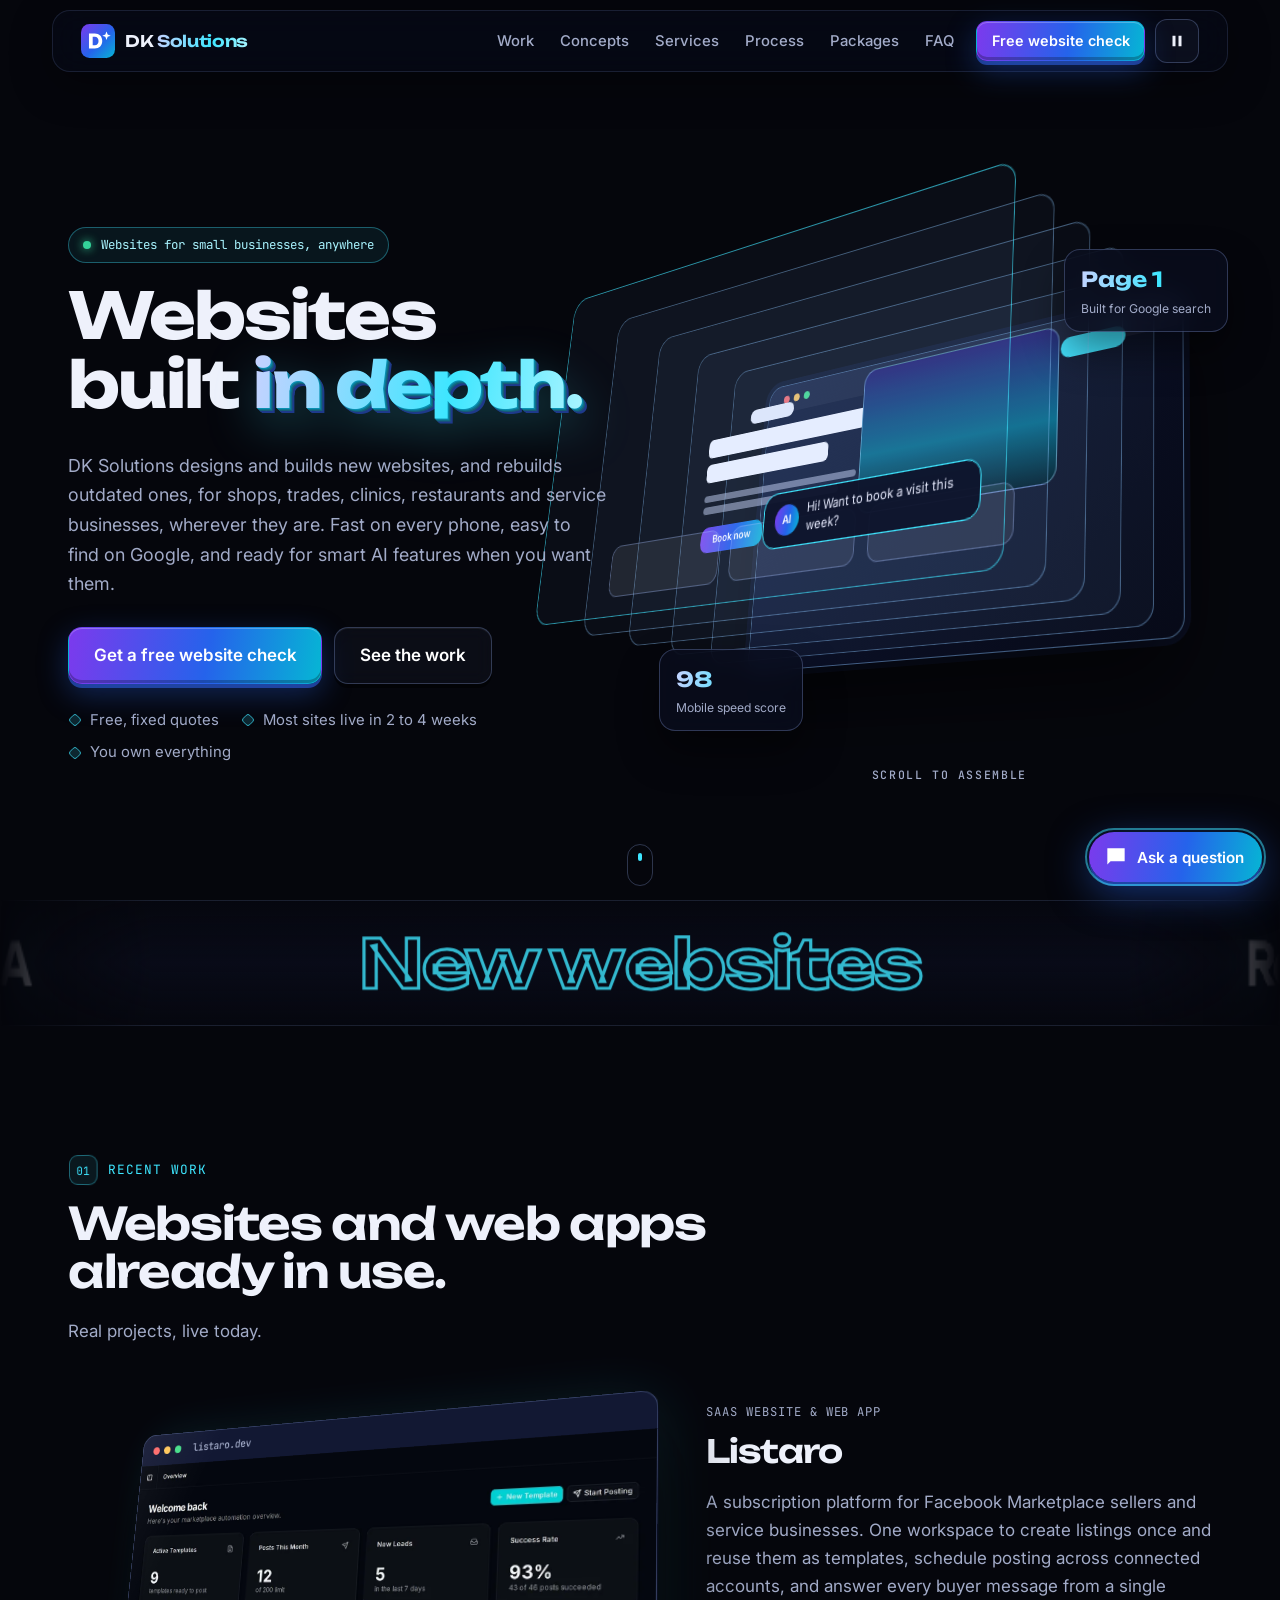
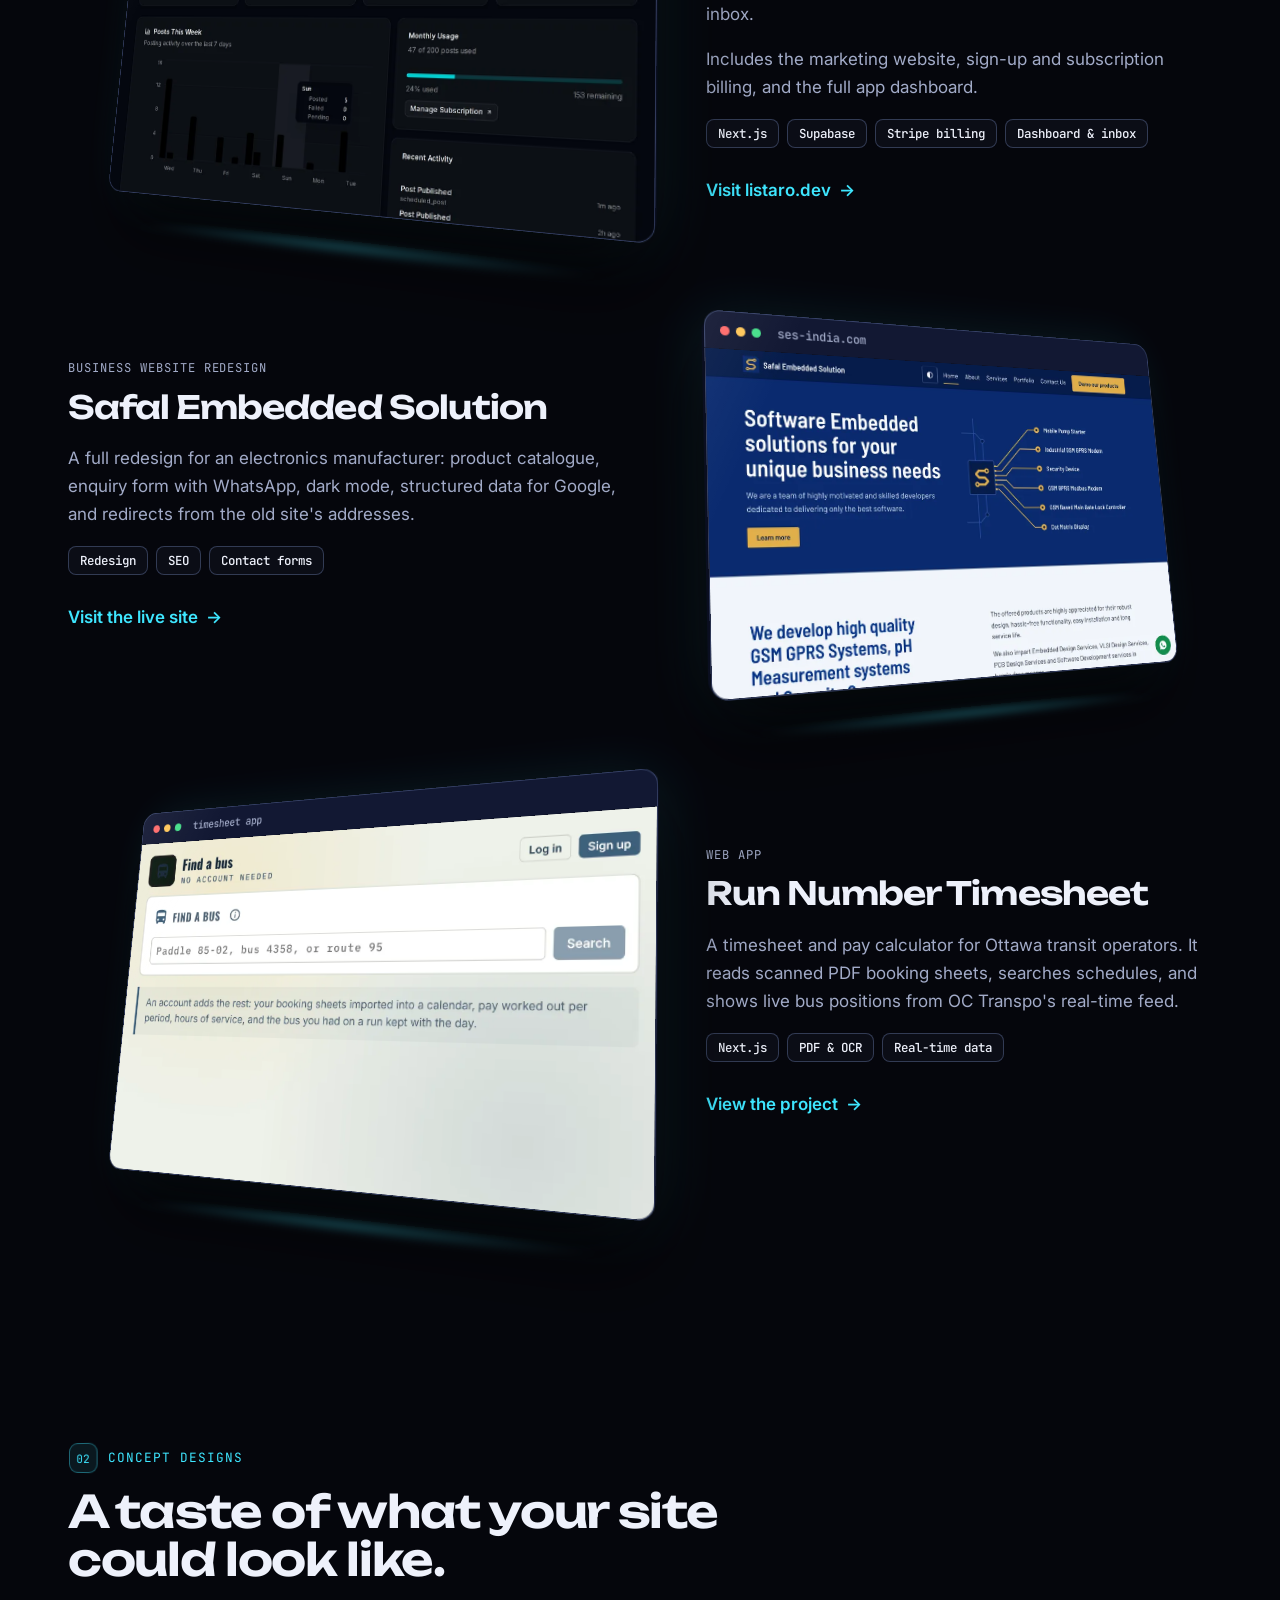
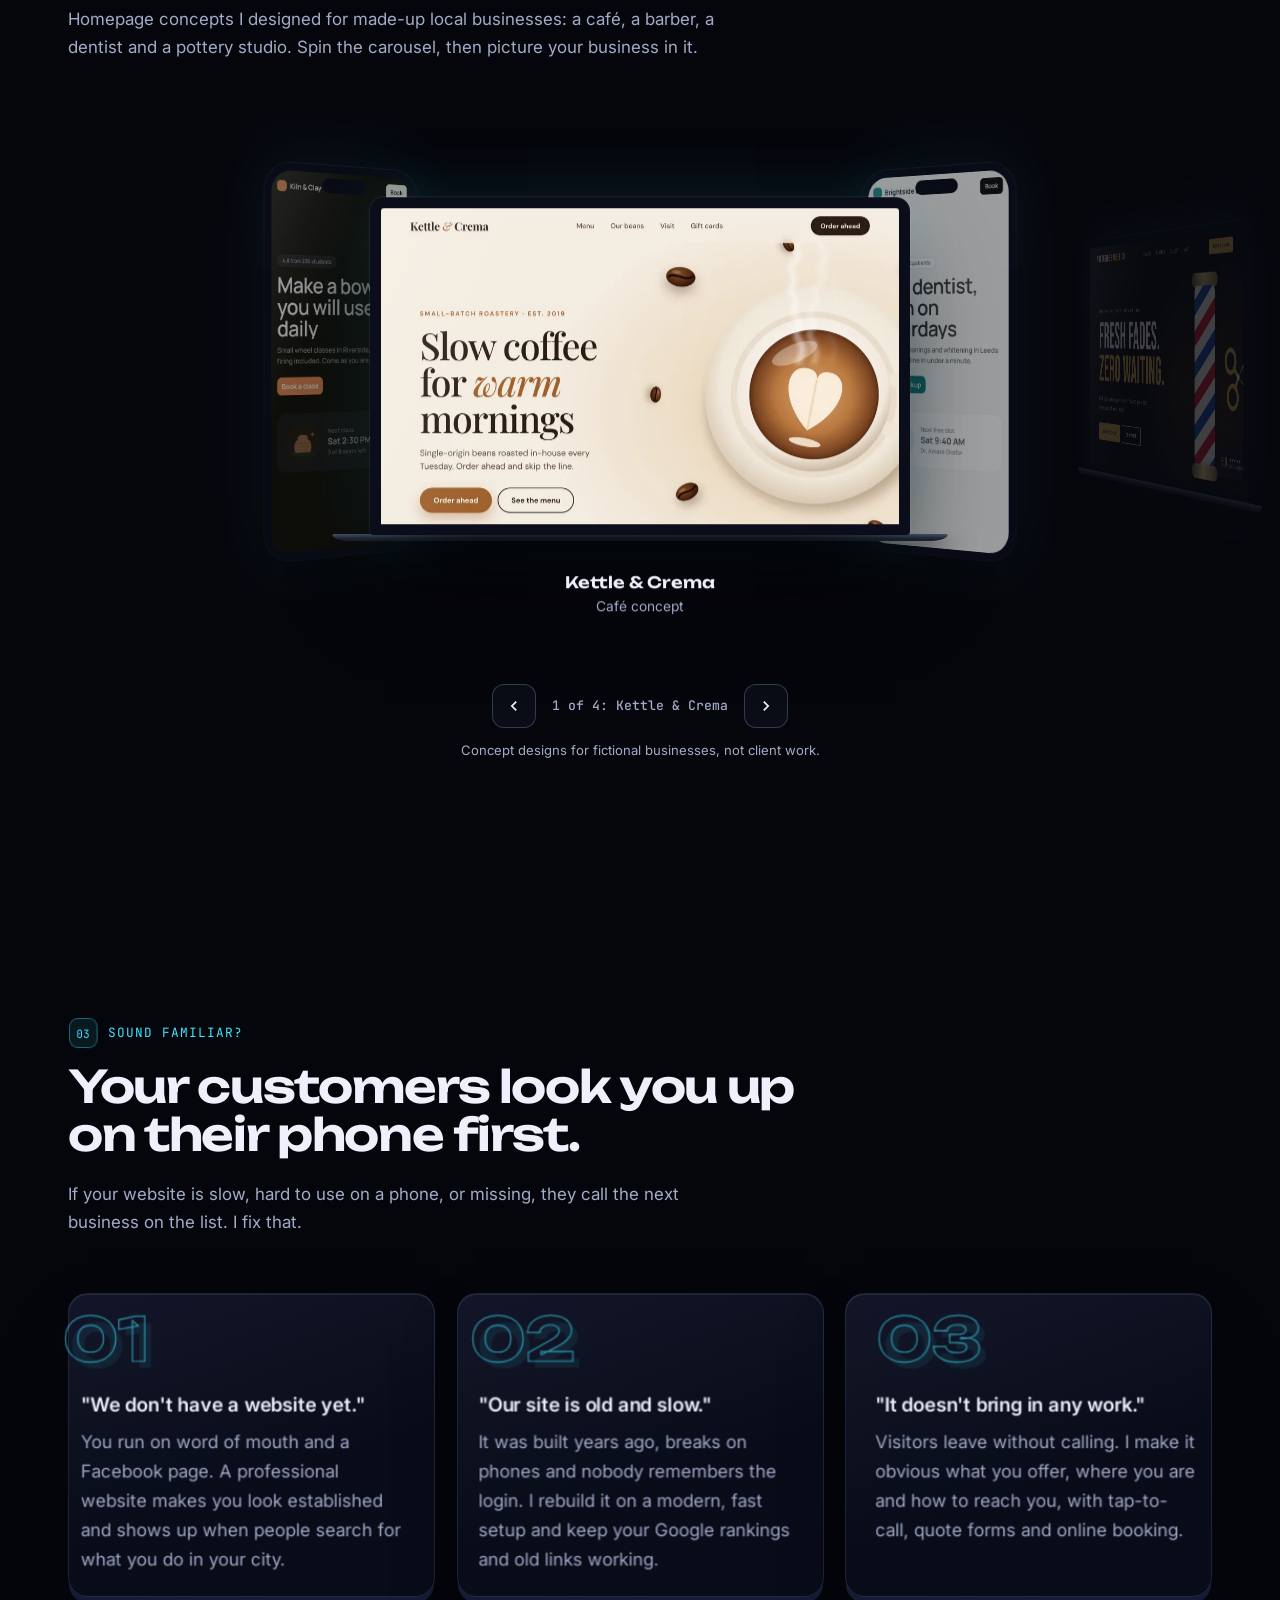
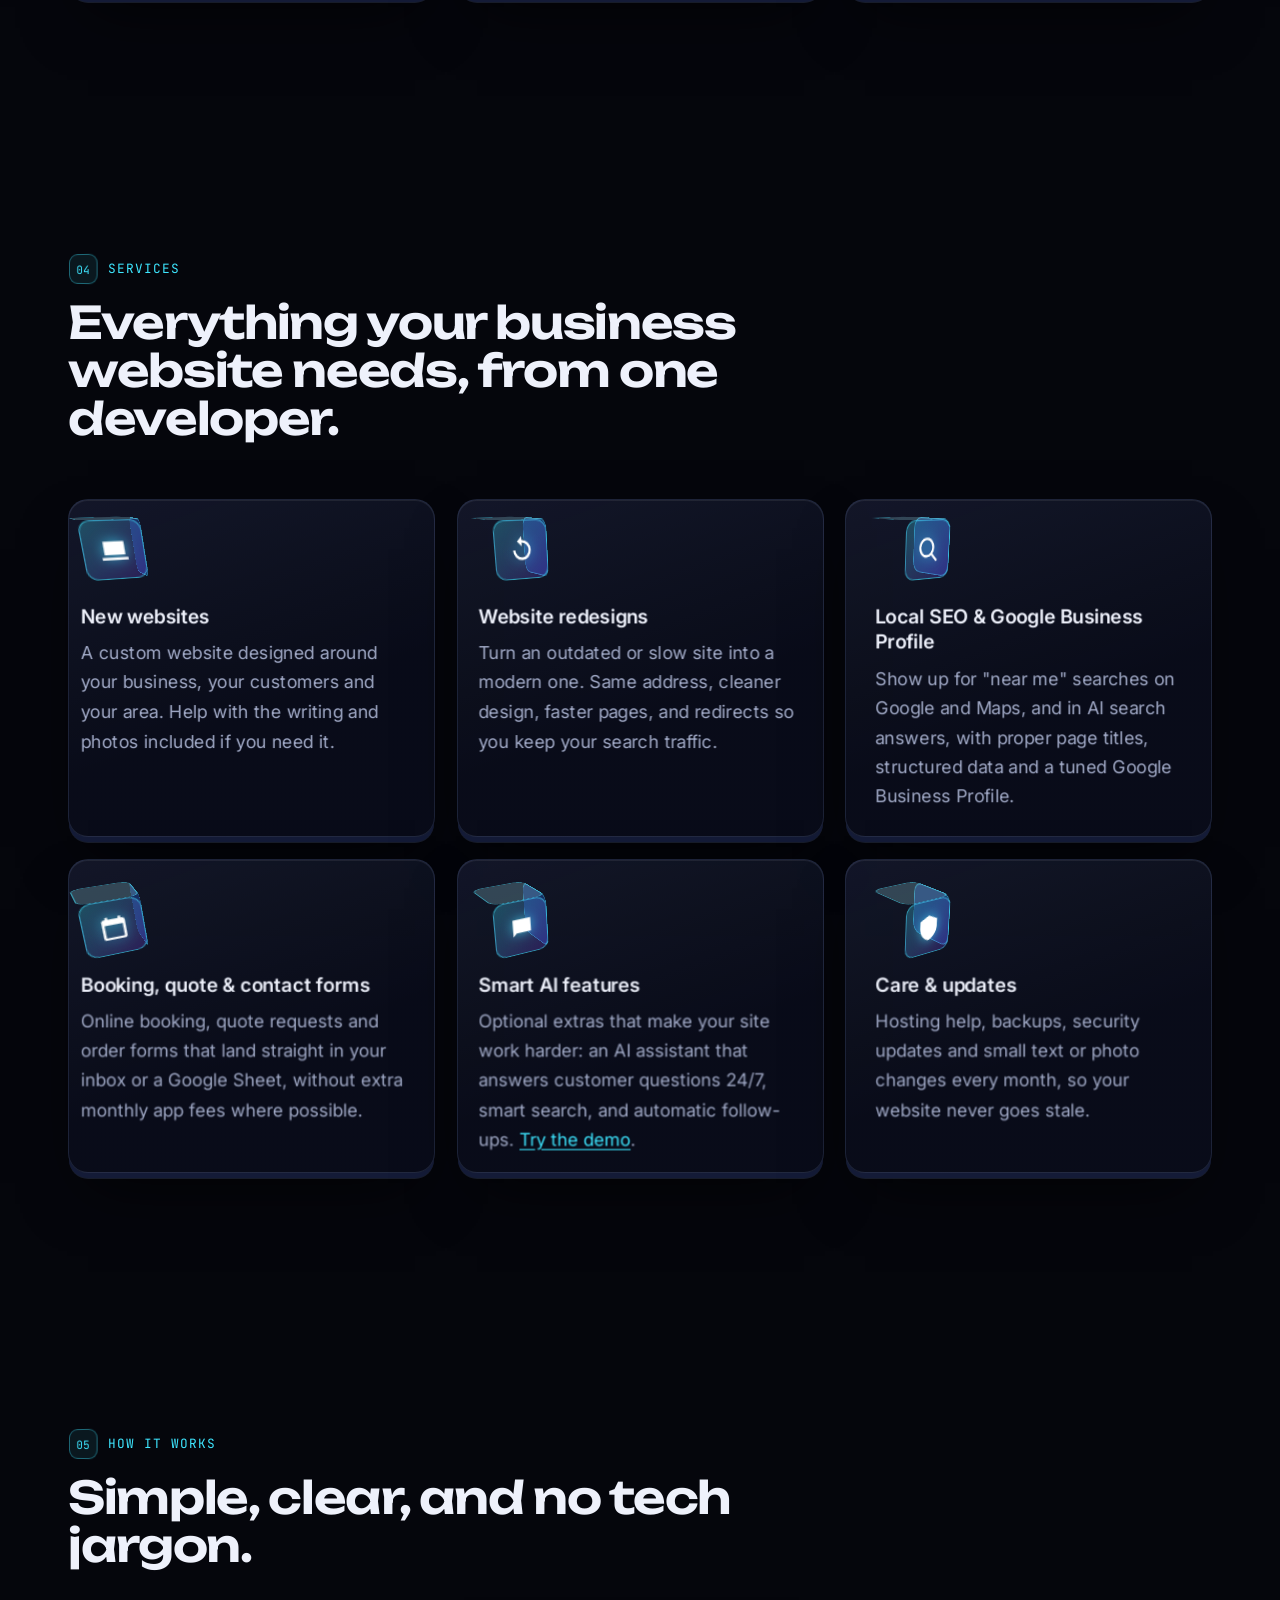
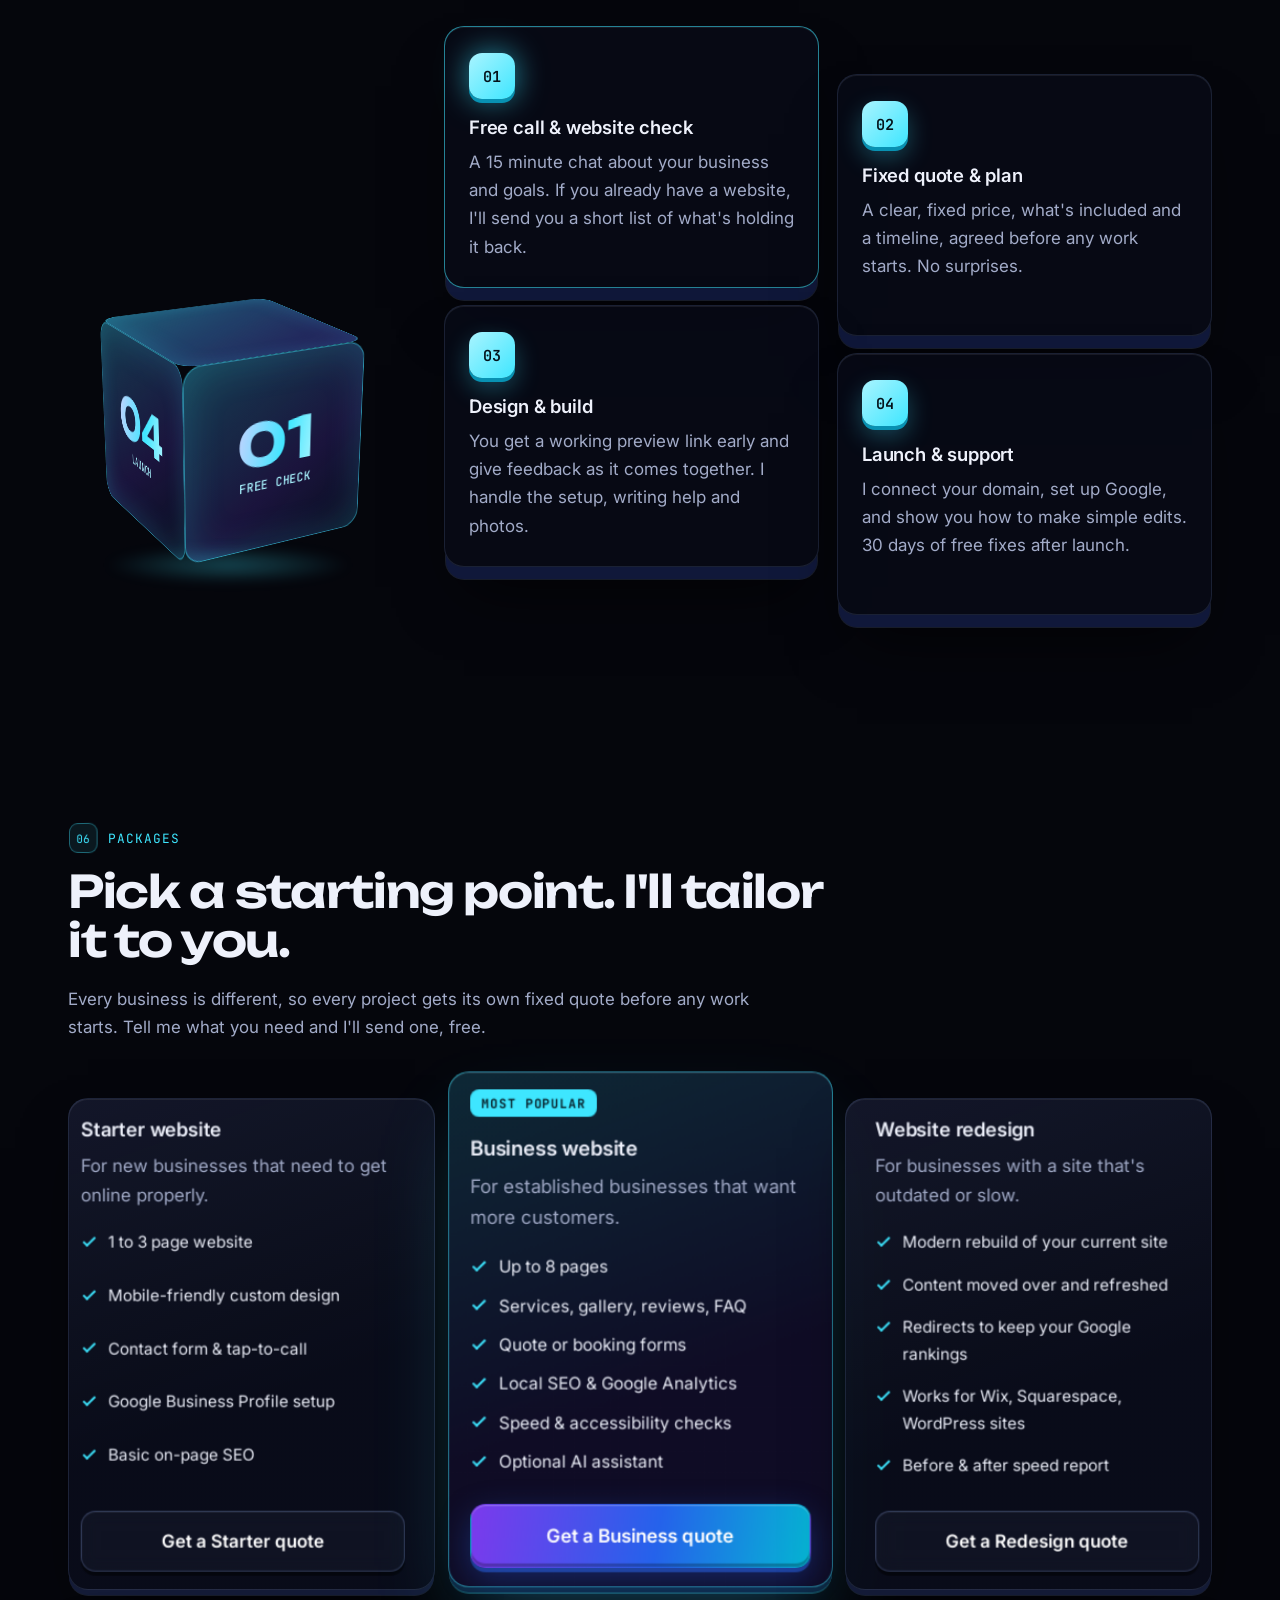
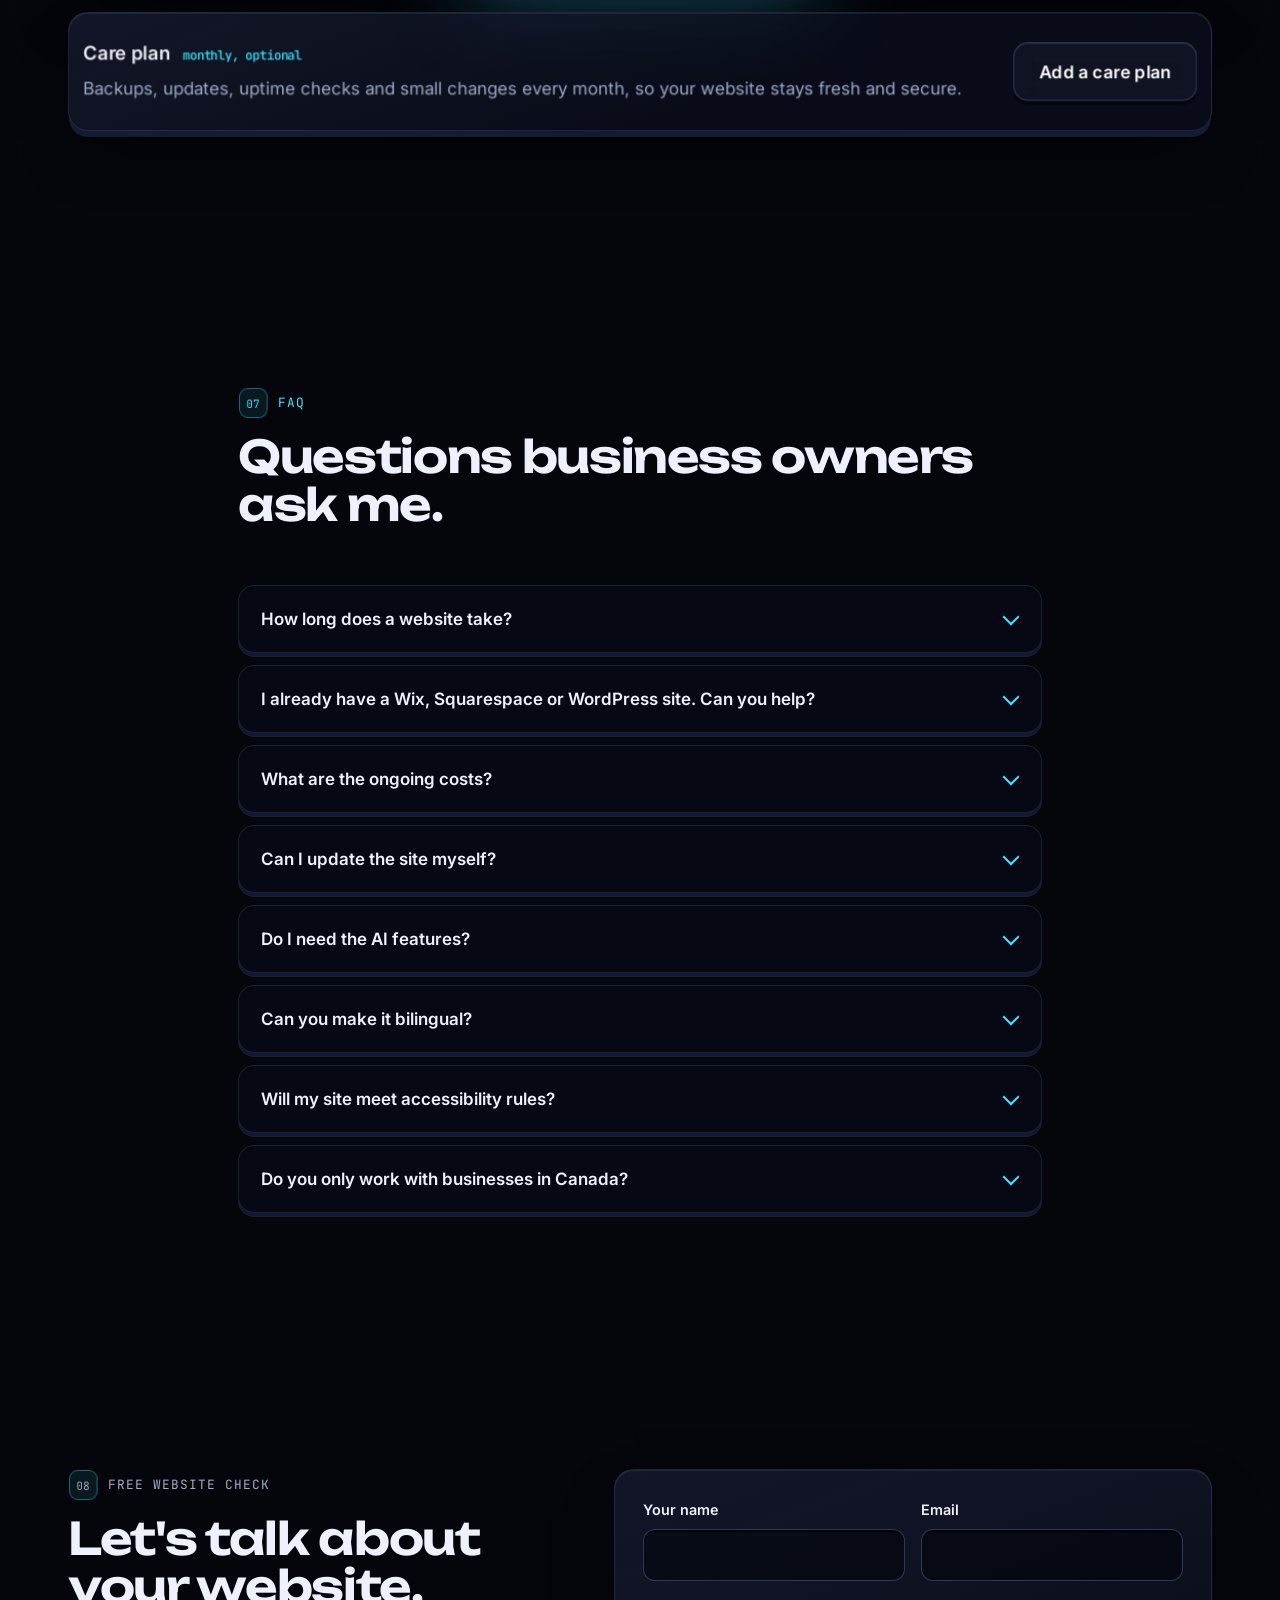
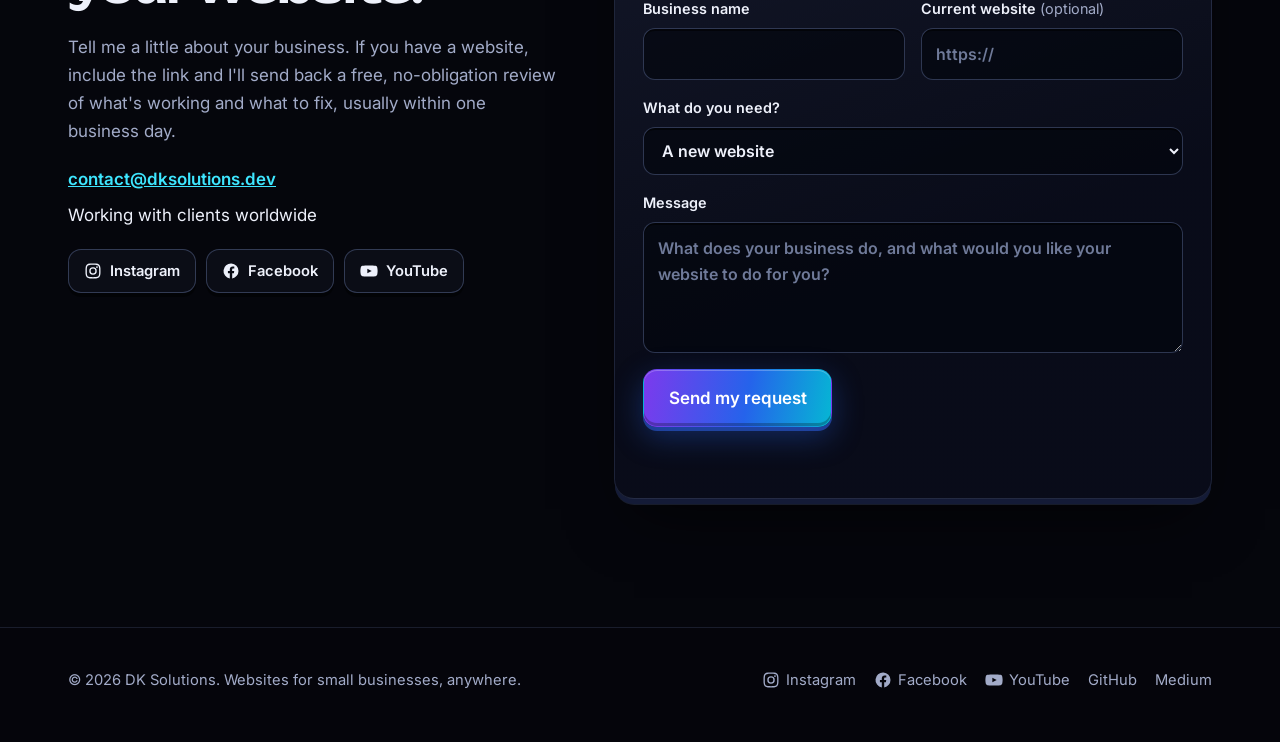
==== commit fed33049: "Add more 3D: laptop work showcase, concept carousel, process cube, word ring - Work: a three.js lapt" ====
--- a/index.html
+++ b/index.html
@@ -19,7 +19,7 @@
 <link rel="preconnect" href="https://fonts.googleapis.com">
 <link rel="preconnect" href="https://fonts.gstatic.com" crossorigin>
 <link rel="stylesheet" href="https://fonts.googleapis.com/css2?family=Unbounded:wght@500;600;700&family=Inter:wght@400;500;600&family=JetBrains+Mono:wght@500&display=swap">
-<link rel="stylesheet" href="assets/css/style.css?v=5">
+<link rel="stylesheet" href="assets/css/style.css?v=6">
 <script type="application/ld+json">
 {"@context":"https://schema.org","@type":"ProfessionalService","name":"DK Solutions","url":"https://dksolutions.dev/","email":"contact@dksolutions.dev","description":"Website design and development for small businesses anywhere: new websites, redesigns, local SEO and smart AI features.","areaServed":"Worldwide","sameAs":["https://www.instagram.com/dksolutions.dev/","https://www.facebook.com/profile.php?id=61596513503412","https://www.youtube.com/@dksolutionsdev"],"founder":{"@type":"Person","name":"Deep Patel","sameAs":["https://github.com/deep-0301","https://medium.com/@deep0301"]}}
 </script>
@@ -37,6 +37,7 @@
     </a>
     <nav class="nav" id="site-nav" aria-label="Main">
       <a href="#work">Work</a>
+      <a href="#concepts">Concepts</a>
       <a href="#services">Services</a>
       <a href="#process">Process</a>
       <a href="#packages">Packages</a>
@@ -91,15 +92,11 @@
   <a class="scroll-cue" href="#work" aria-label="Scroll to the next section"><span></span></a>
 </section>
 
-<section class="marquee" aria-label="What every site includes">
-  <div class="marquee-track">
-    <ul>
-      <li>New websites</li><li>Redesigns</li><li>Mobile-first</li><li>Google-ready SEO</li><li>Booking &amp; quote forms</li><li>Smart AI features</li><li>Accessible (WCAG 2.1 AA)</li>
-    </ul>
-    <ul aria-hidden="true">
-      <li>New websites</li><li>Redesigns</li><li>Mobile-first</li><li>Google-ready SEO</li><li>Booking &amp; quote forms</li><li>Smart AI features</li><li>Accessible (WCAG 2.1 AA)</li>
-    </ul>
-  </div>
+<section class="ring-band" aria-label="What every site includes">
+  <ul class="sr">
+    <li>New websites</li><li>Redesigns</li><li>Mobile-first</li><li>Google-ready SEO</li><li>Booking &amp; quote forms</li><li>Smart AI features</li><li>Accessible (WCAG 2.1 AA)</li>
+  </ul>
+  <div class="ring-stage" aria-hidden="true"><div class="ring"><span style="--i:0">New websites</span><span style="--i:1">Redesigns</span><span style="--i:2">Mobile-first</span><span style="--i:3">Google SEO</span><span style="--i:4">Booking forms</span><span style="--i:5">AI features</span><span style="--i:6">WCAG AA</span><span style="--i:7">New websites</span><span style="--i:8">Redesigns</span><span style="--i:9">Mobile-first</span><span style="--i:10">Google SEO</span><span style="--i:11">Booking forms</span><span style="--i:12">AI features</span><span style="--i:13">WCAG AA</span></div></div>
 </section>
 
 <section class="section" id="work">
@@ -107,8 +104,10 @@
     <div class="section-head">
       <p class="eyebrow"><span>01</span> Recent work</p>
       <h2>Websites and web apps already in use.</h2>
+      <p class="sub">Real projects, live today.</p>
     </div>
     <div class="work-list">
+      <div class="work-stage" aria-hidden="true"><canvas data-work-canvas></canvas><p class="work-stage-label"><span data-work-label>Listaro</span></p></div>
       <article class="work" data-depth>
         <a class="device tilt" href="https://listaro.dev/" target="_blank" rel="noopener" tabindex="-1" aria-hidden="true">
           <span class="device-bar"><i></i><i></i><i></i><em>listaro.dev</em></span>
@@ -156,10 +155,48 @@
   </div>
 </section>
 
+<section class="section concepts" id="concepts">
+  <div class="wrap">
+    <div class="section-head">
+      <p class="eyebrow"><span>02</span> Concept designs</p>
+      <h2>A taste of what your site could look like.</h2>
+      <p class="sub">Homepage concepts I designed for made-up local businesses: a café, a barber, a dentist and a pottery studio. Spin the carousel, then picture your business in it.</p>
+    </div>
+    <div class="carousel" data-carousel>
+      <div class="carousel-stage">
+        <div class="carousel-ring" data-ring>
+          <figure class="cslide laptop" style="--i:0">
+            <div class="c-screen"><img src="assets/img/concept-cafe.webp" alt="Concept homepage for Kettle &amp; Crema, a small-batch coffee roastery, with a latte and order-ahead button" width="960" height="600" loading="lazy" decoding="async"></div>
+            <figcaption><b>Kettle &amp; Crema</b> Café concept</figcaption>
+          </figure>
+          <figure class="cslide phone" style="--i:1">
+            <div class="c-screen"><img src="assets/img/concept-dental.webp" alt="Concept mobile homepage for Brightside Dental with a book-a-checkup button and next free slot" width="390" height="844" loading="lazy" decoding="async"></div>
+            <figcaption><b>Brightside Dental</b> Clinic concept</figcaption>
+          </figure>
+          <figure class="cslide laptop" style="--i:2">
+            <div class="c-screen"><img src="assets/img/concept-barber.webp" alt="Concept homepage for Northside Barber Co. with a barber pole and book-a-chair button" width="960" height="600" loading="lazy" decoding="async"></div>
+            <figcaption><b>Northside Barber Co.</b> Barbershop concept</figcaption>
+          </figure>
+          <figure class="cslide phone" style="--i:3">
+            <div class="c-screen"><img src="assets/img/concept-pottery.webp" alt="Concept mobile homepage for Kiln &amp; Clay pottery studio with a book-a-class button" width="390" height="844" loading="lazy" decoding="async"></div>
+            <figcaption><b>Kiln &amp; Clay</b> Pottery studio concept</figcaption>
+          </figure>
+        </div>
+      </div>
+      <div class="carousel-ctrl">
+        <button class="icon-btn" type="button" data-prev aria-label="Previous concept"><svg width="20" height="20" viewBox="0 0 24 24" fill="currentColor" aria-hidden="true"><path d="M15.4 7.4 14 6l-6 6 6 6 1.4-1.4L10.8 12z"/></svg></button>
+        <p class="carousel-status" aria-live="polite" data-status>1 of 4: Kettle &amp; Crema</p>
+        <button class="icon-btn" type="button" data-next aria-label="Next concept"><svg width="20" height="20" viewBox="0 0 24 24" fill="currentColor" aria-hidden="true"><path d="M8.6 16.6 10 18l6-6-6-6-1.4 1.4 4.6 4.6z"/></svg></button>
+      </div>
+      <p class="concept-note">Concept designs for fictional businesses, not client work.</p>
+    </div>
+  </div>
+</section>
+
 <section class="section" id="why">
   <div class="wrap">
     <div class="section-head">
-      <p class="eyebrow"><span>02</span> Sound familiar?</p>
+      <p class="eyebrow"><span>03</span> Sound familiar?</p>
       <h2>Your customers look you up on their phone first.</h2>
       <p class="sub">If your website is slow, hard to use on a phone, or missing, they call the next business on the list. I fix that.</p>
     </div>
@@ -186,7 +223,7 @@
 <section class="section" id="services">
   <div class="wrap">
     <div class="section-head">
-      <p class="eyebrow"><span>03</span> Services</p>
+      <p class="eyebrow"><span>04</span> Services</p>
       <h2>Everything your business website needs, from one developer.</h2>
     </div>
     <div class="grid-3 services">
@@ -227,8 +264,19 @@
 <section class="section" id="process">
   <div class="wrap">
     <div class="section-head">
-      <p class="eyebrow"><span>04</span> How it works</p>
+      <p class="eyebrow"><span>05</span> How it works</p>
       <h2>Simple, clear, and no tech jargon.</h2>
+    </div>
+    <div class="process-grid">
+    <div class="cube-stage" aria-hidden="true">
+      <div class="big-cube" data-cube>
+        <div class="face f1"><b>01</b><span>Free check</span></div>
+        <div class="face f2"><b>02</b><span>Fixed quote</span></div>
+        <div class="face f3"><b>03</b><span>Design &amp; build</span></div>
+        <div class="face f4"><b>04</b><span>Launch</span></div>
+        <div class="face f5"></div><div class="face f6"></div>
+      </div>
+      <div class="cube-shadow"></div>
     </div>
     <ol class="steps">
       <li class="step" data-depth>
@@ -252,13 +300,14 @@
         <p>I connect your domain, set up Google, and show you how to make simple edits. 30 days of free fixes after launch.</p>
       </li>
     </ol>
+    </div>
   </div>
 </section>
 
 <section class="section" id="packages">
   <div class="wrap">
     <div class="section-head">
-      <p class="eyebrow"><span>05</span> Packages</p>
+      <p class="eyebrow"><span>06</span> Packages</p>
       <h2>Pick a starting point. I'll tailor it to you.</h2>
       <p class="sub">Every business is different, so every project gets its own fixed quote before any work starts. Tell me what you need and I'll send one, free.</p>
     </div>
@@ -315,7 +364,7 @@
 <section class="section" id="faq">
   <div class="wrap narrow">
     <div class="section-head">
-      <p class="eyebrow"><span>06</span> FAQ</p>
+      <p class="eyebrow"><span>07</span> FAQ</p>
       <h2>Questions business owners ask me.</h2>
     </div>
     <div class="faq">
@@ -358,7 +407,7 @@
 <section class="section contact" id="contact">
   <div class="wrap contact-grid">
     <div class="contact-copy">
-      <p class="eyebrow"><span>07</span> Free website check</p>
+      <p class="eyebrow"><span>08</span> Free website check</p>
       <h2>Let's talk about your website.</h2>
       <p>Tell me a little about your business. If you have a website, include the link and I'll send back a free, no-obligation review of what's working and what to fix, usually within one business day.</p>
       <ul class="contact-list">
@@ -443,6 +492,6 @@
 <script type="importmap">
 {"imports":{"three":"./assets/vendor/three/three.module.min.js"}}
 </script>
-<script src="assets/js/main.js?v=5" defer></script>
+<script src="assets/js/main.js?v=6" defer></script>
 </body>
 </html>
--- a/assets/css/style.css
+++ b/assets/css/style.css
@@ -101,7 +101,7 @@
 .motion-btn[aria-pressed="true"] .i-play { display: block; }
 .motion-btn[aria-pressed="true"] .i-pause { display: none; }
 .menu-btn { display: none; }
-@media (max-width: 900px) {
+@media (max-width: 1040px) {
   .menu-btn { display: grid; }
   .nav { position: absolute; top: calc(100% + 8px); left: 12px; right: 12px; flex-direction: column; align-items: stretch; padding: 12px;
     background: rgba(8, 11, 24, .97); border: 1px solid var(--line-strong); border-radius: 18px; box-shadow: 0 30px 60px rgba(0,0,0,.5);
@@ -166,15 +166,6 @@
 @keyframes cue { 60% { transform: translateY(12px); opacity: 0; } 100% { opacity: 0; } }
 @media (min-width: 980px) and (min-height: 760px) { .scroll-cue { display: block; } }
 @media (max-width: 979px) { .f1 { left: 0; bottom: 2%; } .f2 { right: 0; top: 0; } .float { padding: 9px 12px; } .float strong { font-size: 1.05rem; } }
-
-/* ---------- Marquee ---------- */
-.marquee { position: relative; overflow: hidden; border-block: 1px solid var(--line); background: rgba(10, 13, 28, .6); transform: perspective(900px) rotateX(10deg); padding: 16px 0;
-  -webkit-mask-image: linear-gradient(90deg, transparent, #000 10%, #000 90%, transparent); mask-image: linear-gradient(90deg, transparent, #000 10%, #000 90%, transparent); }
-.marquee-track { display: flex; width: max-content; animation: marquee 38s linear infinite; }
-.marquee ul { display: flex; gap: 46px; margin: 0; padding: 0 23px; list-style: none; }
-.marquee li { font-family: var(--display); font-weight: 500; font-size: clamp(.95rem, 1.6vw, 1.15rem); color: var(--muted); white-space: nowrap; display: flex; align-items: center; gap: 46px; }
-.marquee li::after { content: ""; width: 9px; height: 9px; background: var(--accent); transform: rotate(45deg); box-shadow: 0 0 12px var(--accent); }
-@keyframes marquee { to { transform: translateX(-50%); } }
 
 /* ---------- Sections ---------- */
 .section { padding: clamp(70px, 10vw, 130px) 0; position: relative; }
@@ -244,7 +235,7 @@
 
 /* Process: a rising 3D staircase */
 .steps { list-style: none; margin: 0; padding: 0; display: grid; gap: 16px; perspective: 1600px; counter-reset: s; }
-@media (min-width: 900px) { .steps { grid-template-columns: repeat(4, 1fr); align-items: end; gap: 18px; } .step:nth-child(2) { margin-bottom: 30px; } .step:nth-child(3) { margin-bottom: 60px; } .step:nth-child(4) { margin-bottom: 90px; } }
+@media (min-width: 640px) { .steps { grid-template-columns: repeat(2, 1fr); gap: 18px; } .step:nth-child(2n) { margin-top: 48px; margin-bottom: -48px; } }
 .step { position: relative; padding: 26px 24px; border-radius: var(--radius); border: 1px solid var(--line); background: rgba(8, 11, 24, .78);
   box-shadow: 0 1px 0 rgba(255,255,255,.07) inset, 0 14px 0 -2px #10183a, 0 14px 0 -1px var(--line), 0 40px 60px -20px rgba(0,0,0,.7); }
 .step .num { display: inline-grid; place-items: center; width: 46px; height: 46px; margin-bottom: 16px; border-radius: 13px; font: 600 .95rem var(--mono); color: #04121a; background: linear-gradient(135deg, var(--accent-light), var(--accent));
@@ -369,10 +360,83 @@
 .chat-form input:focus { outline: none; border-color: var(--accent); }
 .chat-form button { width: 46px; border-radius: 12px; border: 0; background: var(--brand); color: #fff; cursor: pointer; display: grid; place-items: center; }
 
+
+/* ===================== More 3D ===================== */
+
+/* Rotating 3D word ring (replaces the flat marquee) */
+.ring-band { position: relative; overflow: hidden; padding: 30px 0; border-block: 1px solid var(--line); background: linear-gradient(180deg, rgba(10, 13, 28, .2), rgba(10, 13, 28, .75), rgba(10, 13, 28, .2));
+  -webkit-mask-image: linear-gradient(90deg, transparent, #000 12%, #000 88%, transparent); mask-image: linear-gradient(90deg, transparent, #000 12%, #000 88%, transparent); }
+.ring-stage { --R: 620px; --w: 270px; height: 64px; perspective: 900px; display: grid; place-items: center; }
+.ring { position: relative; width: 1px; height: 44px; transform-style: preserve-3d; animation: ringspin 46s linear infinite; }
+.ring span { position: absolute; left: 50%; top: 0; width: var(--w); margin-left: calc(var(--w) / -2); text-align: center; white-space: nowrap;
+  font: 600 clamp(1rem, 1.7vw, 1.3rem)/44px var(--display); letter-spacing: -.02em; color: var(--ink);
+  transform: rotateY(calc(var(--i) * 360deg / 14)) translateZ(var(--R)); text-shadow: 0 0 22px rgba(62, 230, 255, .35); backface-visibility: hidden; -webkit-backface-visibility: hidden; }
+.ring span:nth-child(odd) { color: transparent; -webkit-text-stroke: 1px rgba(62, 230, 255, .8); text-shadow: none; }
+@keyframes ringspin { from { transform: translateZ(calc(var(--R) * -1)) rotateY(0); } to { transform: translateZ(calc(var(--R) * -1)) rotateY(-360deg); } }
+@media (max-width: 720px) { .ring-stage { --R: 300px; --w: 136px; } .ring span { font-size: .82rem; } }
+
+/* Work: sticky three.js laptop on wide screens */
+.work-stage { display: none; }
+@media (min-width: 1100px) {
+  .work3d-on .work-list { grid-template-columns: 1.15fr 1fr; gap: 0 56px; align-items: start; }
+  .work3d-on .work-stage { display: block; position: sticky; top: 84px; height: calc(100vh - 110px); max-height: 760px; grid-column: 1; grid-row: 1 / span 3; }
+  .work3d-on .work { grid-column: 2; grid-template-columns: 1fr; min-height: 78vh; align-content: center; }
+  .work3d-on .work .device { display: none; }
+  .work3d-on .work:not(.is-active) .work-body { opacity: .38; }
+  .work3d-on .work-body { transition: opacity .6s var(--heavy); }
+}
+.work-stage canvas { width: 100%; height: 100%; display: block; -webkit-mask-image: radial-gradient(closest-side, #000 75%, transparent); mask-image: radial-gradient(closest-side, #000 75%, transparent); }
+.work-stage-label { position: absolute; left: 50%; bottom: 8%; transform: translateX(-50%); margin: 0; padding: 7px 16px; border-radius: 999px; border: 1px solid rgba(62, 230, 255, .35); background: rgba(8, 11, 24, .8); font: 500 .8rem var(--mono); color: var(--accent-light); white-space: nowrap; }
+
+/* Concept designs: 3D cover-flow carousel of laptop and phone mockups */
+.carousel-stage { position: relative; height: clamp(330px, 46vw, 540px); perspective: 1800px; perspective-origin: 50% 40%; touch-action: pan-y; }
+.carousel-ring { position: absolute; inset: 0; transform-style: preserve-3d; }
+.cslide { --d: 0; --ad: 0; --step: clamp(130px, 27vw, 400px); position: absolute; left: 50%; top: 46%; margin: 0; transform-style: preserve-3d;
+  transform: translate(-50%, -50%) translateX(calc(var(--d) * var(--step))) translateZ(calc(var(--ad) * -300px)) rotateY(calc(var(--d) * -42deg));
+  opacity: calc(1 - var(--ad) * .38); z-index: calc(10 - var(--ad)); transition: transform 1.1s var(--heavy), opacity .8s; cursor: pointer; }
+.cslide.is-front { cursor: default; }
+.c-screen { position: relative; overflow: hidden; background: #0b0e1a; box-shadow: 0 50px 90px -20px rgba(0,0,0,.8), 0 0 0 1px rgba(255,255,255,.08), 0 0 70px rgba(62, 230, 255, .12); }
+.c-screen img { width: 100%; height: 100%; object-fit: cover; object-position: top; }
+.c-screen::after { content: ""; position: absolute; inset: 0; background: linear-gradient(115deg, rgba(255,255,255,.14), transparent 35%); pointer-events: none; }
+.cslide.laptop .c-screen { width: min(540px, 62vw); aspect-ratio: 16 / 10; border: clamp(6px, 1vw, 11px) solid #0b0e1a; border-radius: 14px 14px 4px 4px; }
+.cslide.laptop::after { content: ""; position: absolute; left: -7%; right: -7%; top: calc(100% - 1px); height: clamp(10px, 1.6vw, 18px); border-radius: 2px 2px 14px 14px;
+  background: linear-gradient(180deg, #4a5268, #1e2333 70%); box-shadow: 0 20px 30px rgba(0,0,0,.5); transform-origin: 50% 0; transform: rotateX(-62deg); }
+.cslide.phone .c-screen { width: min(210px, 28vw); aspect-ratio: 390 / 844; border: clamp(5px, .9vw, 9px) solid #0b0e1a; border-radius: clamp(22px, 3.4vw, 34px); }
+.cslide.phone .c-screen::before { content: ""; position: absolute; z-index: 2; left: 50%; top: 6px; width: 30%; height: 4%; max-height: 20px; transform: translateX(-50%); border-radius: 99px; background: #0b0e1a; }
+.cslide figcaption { position: absolute; left: 50%; top: calc(100% + 34px); transform: translateX(-50%); white-space: nowrap; text-align: center; font-size: .86rem; color: var(--muted); opacity: calc(1 - var(--ad) * 2); transition: opacity .5s; }
+.cslide.phone figcaption { top: calc(100% + 16px); }
+.cslide figcaption b { display: block; color: var(--ink); font-family: var(--display); font-weight: 600; font-size: 1rem; }
+.carousel-ctrl { display: flex; align-items: center; justify-content: center; gap: 16px; margin-top: 26px; }
+.carousel-status { margin: 0; min-width: 14ch; text-align: center; font: 500 .82rem var(--mono); color: var(--muted); }
+.concept-note { text-align: center; color: var(--muted); font-size: .82rem; margin: 12px 0 0; }
+
+/* Process: a big glass cube turns to face each step */
+.process-grid { display: grid; gap: 36px; align-items: start; }
+@media (min-width: 960px) { .process-grid { grid-template-columns: 320px 1fr; gap: 56px; } .cube-stage { position: sticky; top: 26vh; } }
+.cube-stage { --s: 190px; position: relative; height: calc(var(--s) * 1.7); perspective: 1100px; display: grid; place-items: center; }
+@media (max-width: 959px) { .cube-stage { --s: 140px; } }
+.big-cube { position: relative; width: var(--s); height: var(--s); transform-style: preserve-3d;
+  transform: rotateX(-20deg) rotateY(calc(var(--cube-ry, 0) * 1deg + 28deg)); transition: transform .9s var(--heavy); animation: cubefloat 6s ease-in-out infinite; }
+@keyframes cubefloat { 50% { translate: 0 -10px; } }
+.face { position: absolute; inset: 0; display: grid; place-content: center; text-align: center; gap: 4px; border-radius: 18px; border: 1px solid rgba(62, 230, 255, .55);
+  background: linear-gradient(145deg, rgba(62, 230, 255, .22), rgba(124, 58, 237, .14) 60%, transparent), #0a0e20; box-shadow: inset 0 0 40px rgba(62, 230, 255, .18); backface-visibility: hidden; -webkit-backface-visibility: hidden; }
+.face b { font: 700 calc(var(--s) * .3)/1 var(--display); background: var(--text-grad); -webkit-background-clip: text; background-clip: text; color: transparent; }
+.face span { font: 500 .78rem var(--mono); letter-spacing: .06em; text-transform: uppercase; color: var(--accent-light); }
+.f1 { transform: translateZ(calc(var(--s) / 2)); }
+.f2 { transform: rotateY(90deg) translateZ(calc(var(--s) / 2)); }
+.f3 { transform: rotateY(180deg) translateZ(calc(var(--s) / 2)); }
+.f4 { transform: rotateY(-90deg) translateZ(calc(var(--s) / 2)); }
+.f5 { transform: rotateX(90deg) translateZ(calc(var(--s) / 2)); background: linear-gradient(145deg, rgba(62, 230, 255, .35), rgba(124, 58, 237, .2)), #0d1430; }
+.f6 { transform: rotateX(-90deg) translateZ(calc(var(--s) / 2)); }
+.cube-shadow { position: absolute; left: 50%; bottom: 0; width: calc(var(--s) * 1.3); height: 36px; transform: translateX(-50%); border-radius: 50%; background: radial-gradient(closest-side, rgba(62, 230, 255, .3), transparent); filter: blur(6px); }
+.step.is-active { border-color: rgba(62, 230, 255, .55); }
+.step.is-active .num { box-shadow: 0 4px 0 var(--accent-dark), 0 0 30px rgba(62, 230, 255, .6); }
+
 /* ---------- Motion off: system setting or the pause button ---------- */
 html.paused *, html.paused *::before, html.paused *::after { animation-play-state: paused !important; }
 @media (prefers-reduced-motion: reduce) {
   html { scroll-behavior: auto; }
+  .ring { transform: translateZ(calc(var(--R) * -1)); }
   *, *::before, *::after { animation: none !important; transition: none !important; }
   .js [data-depth] { --p: 1 !important; }
 }
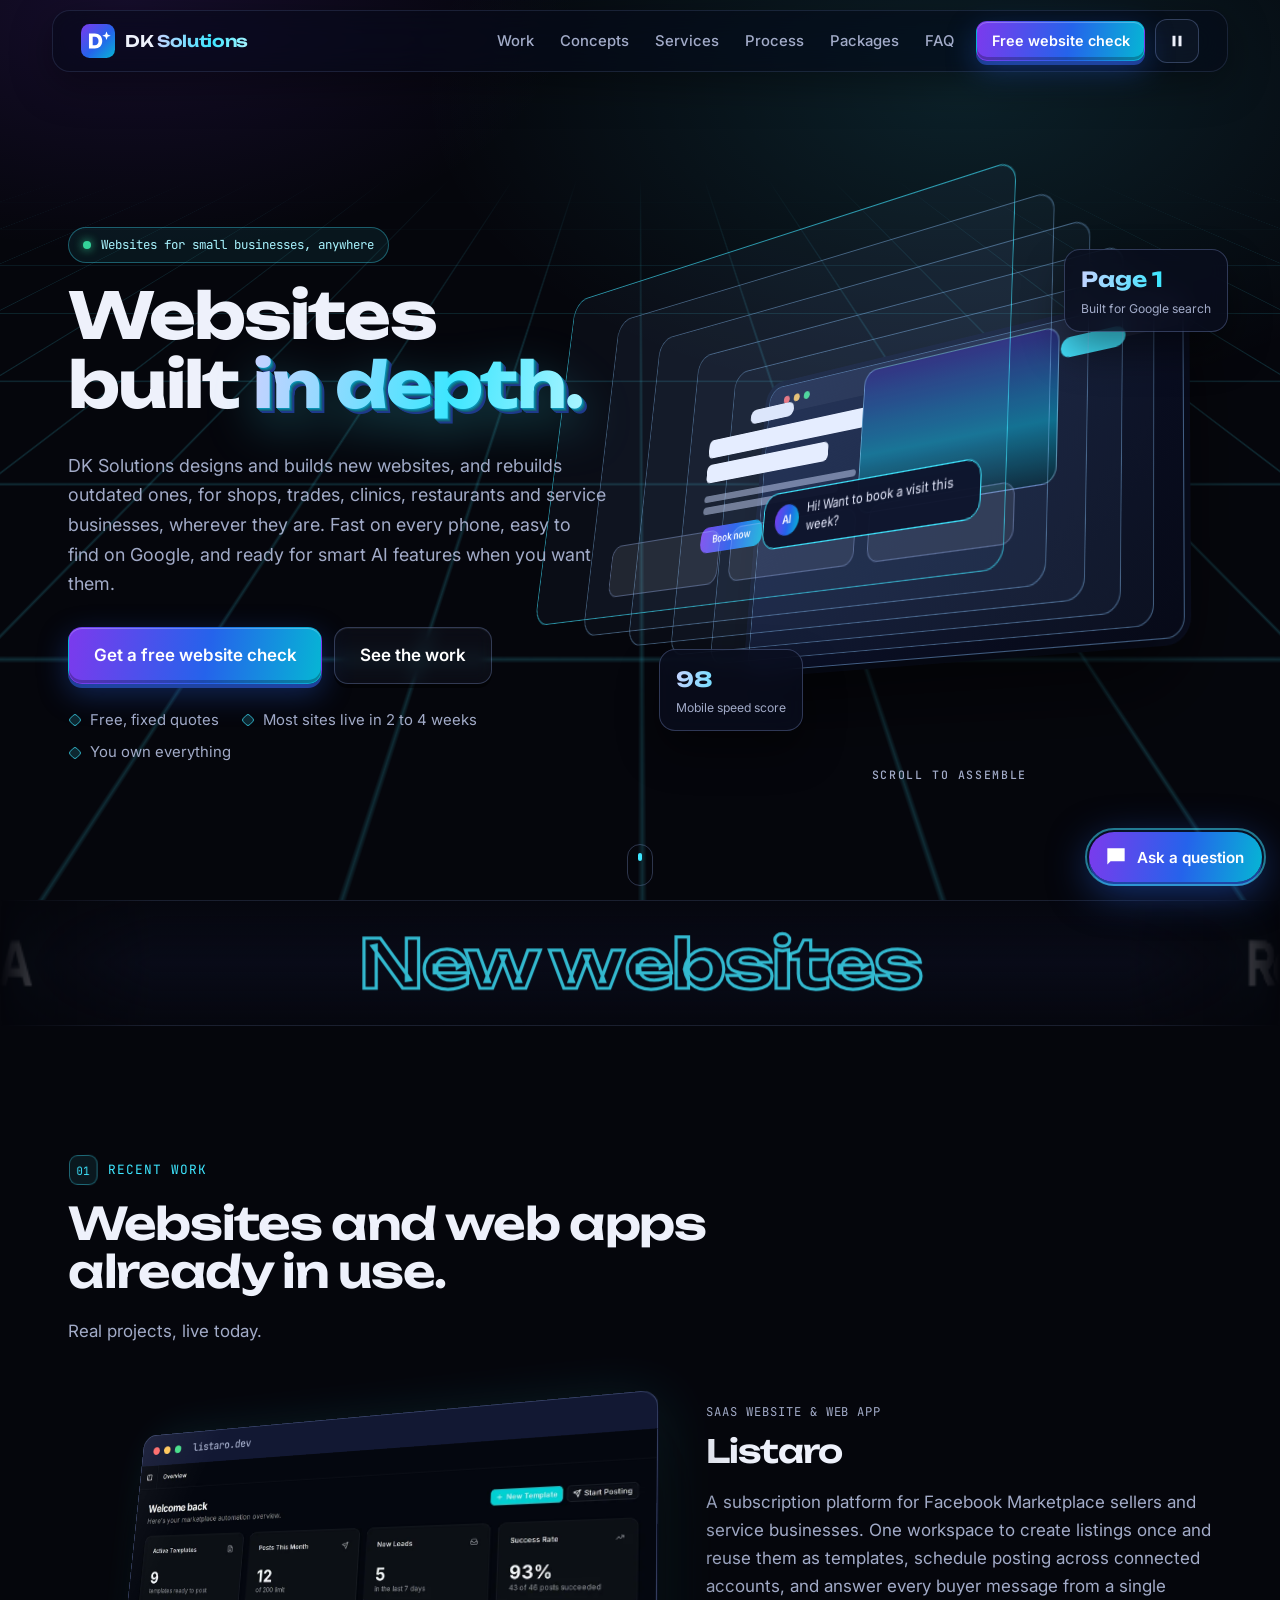
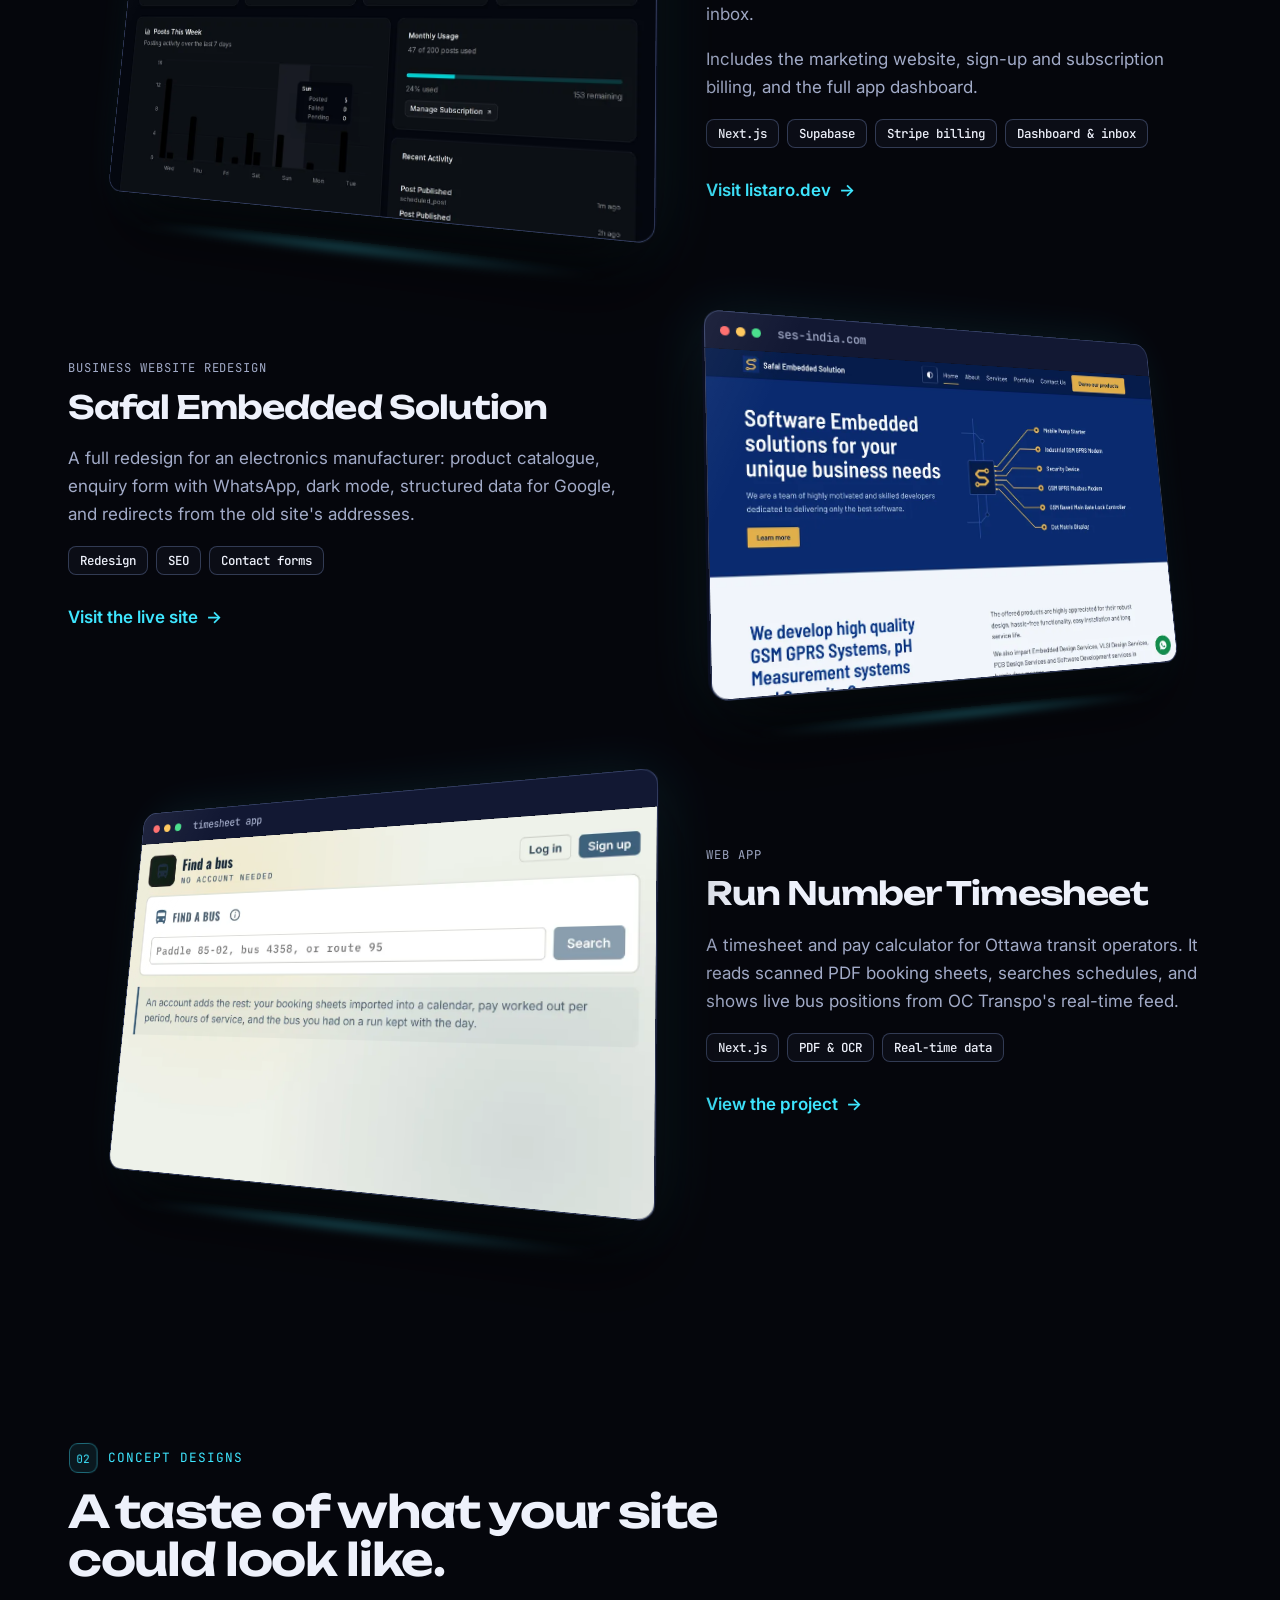
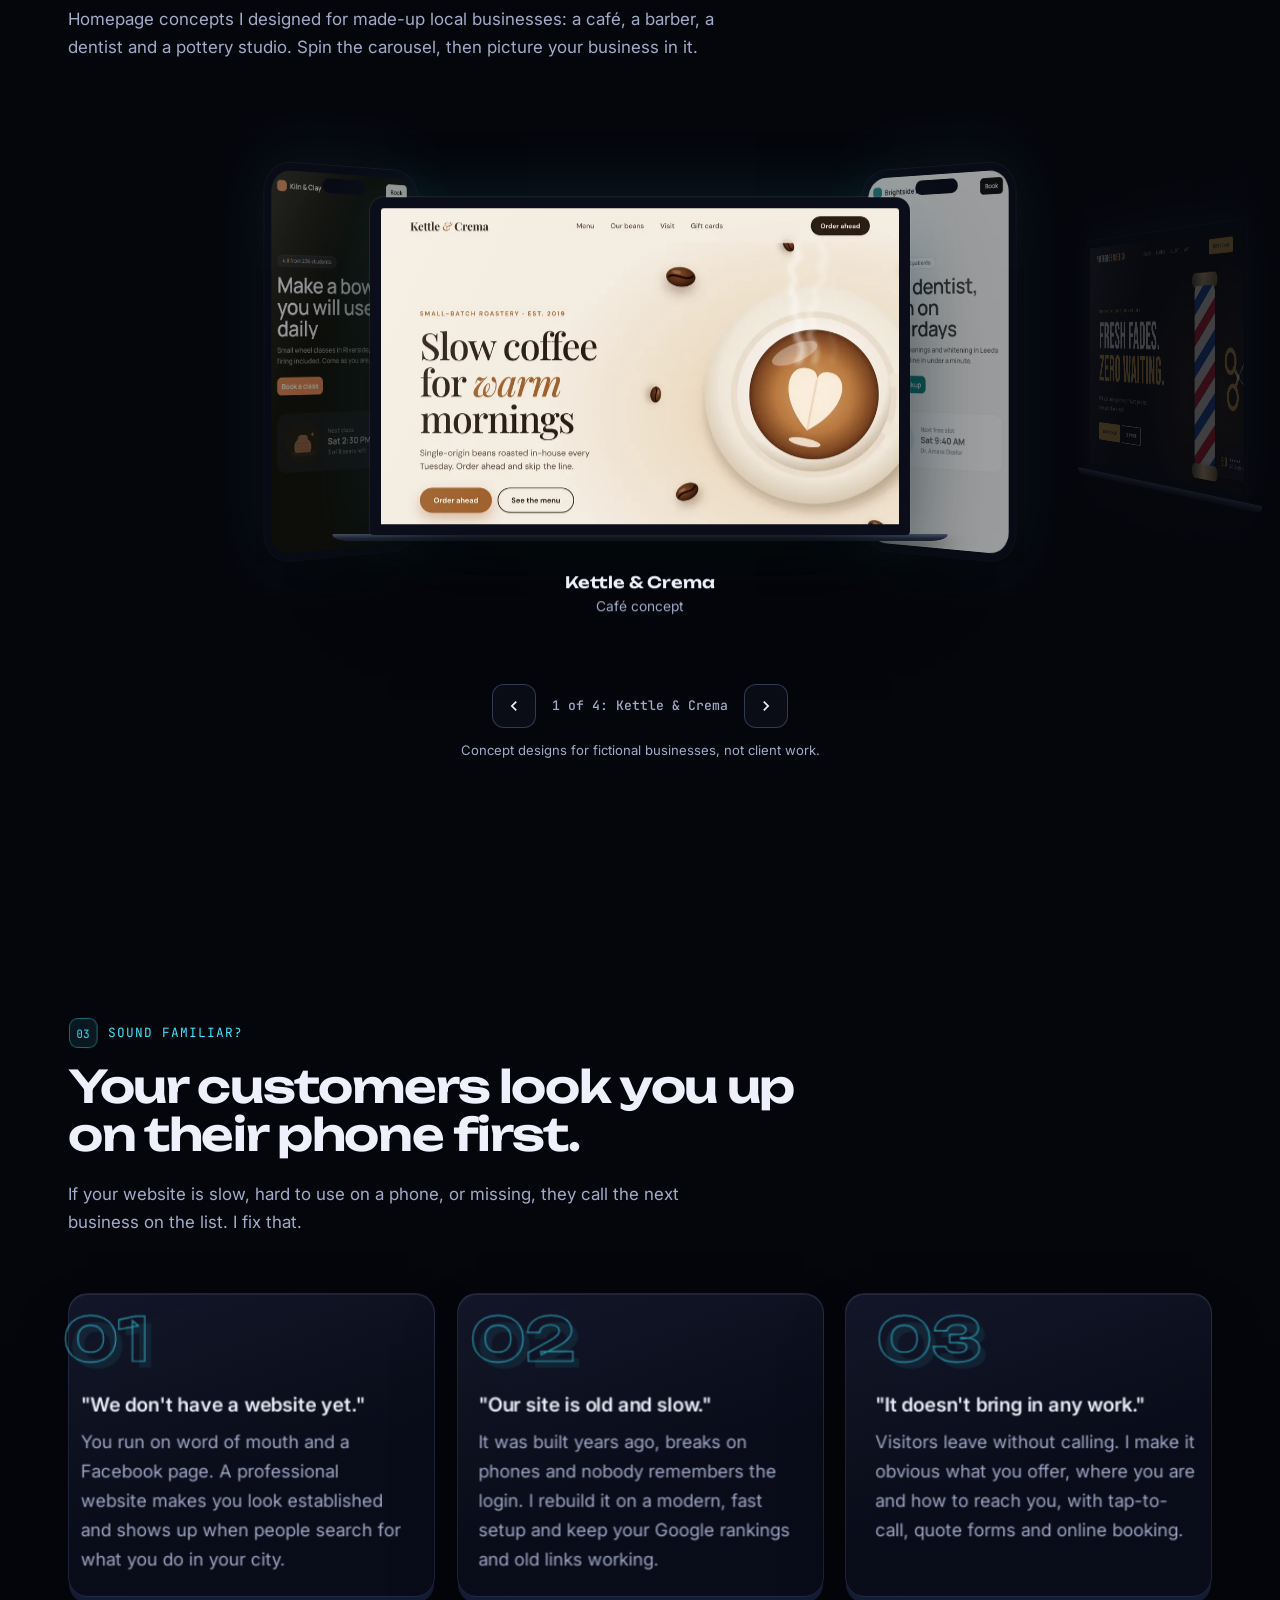
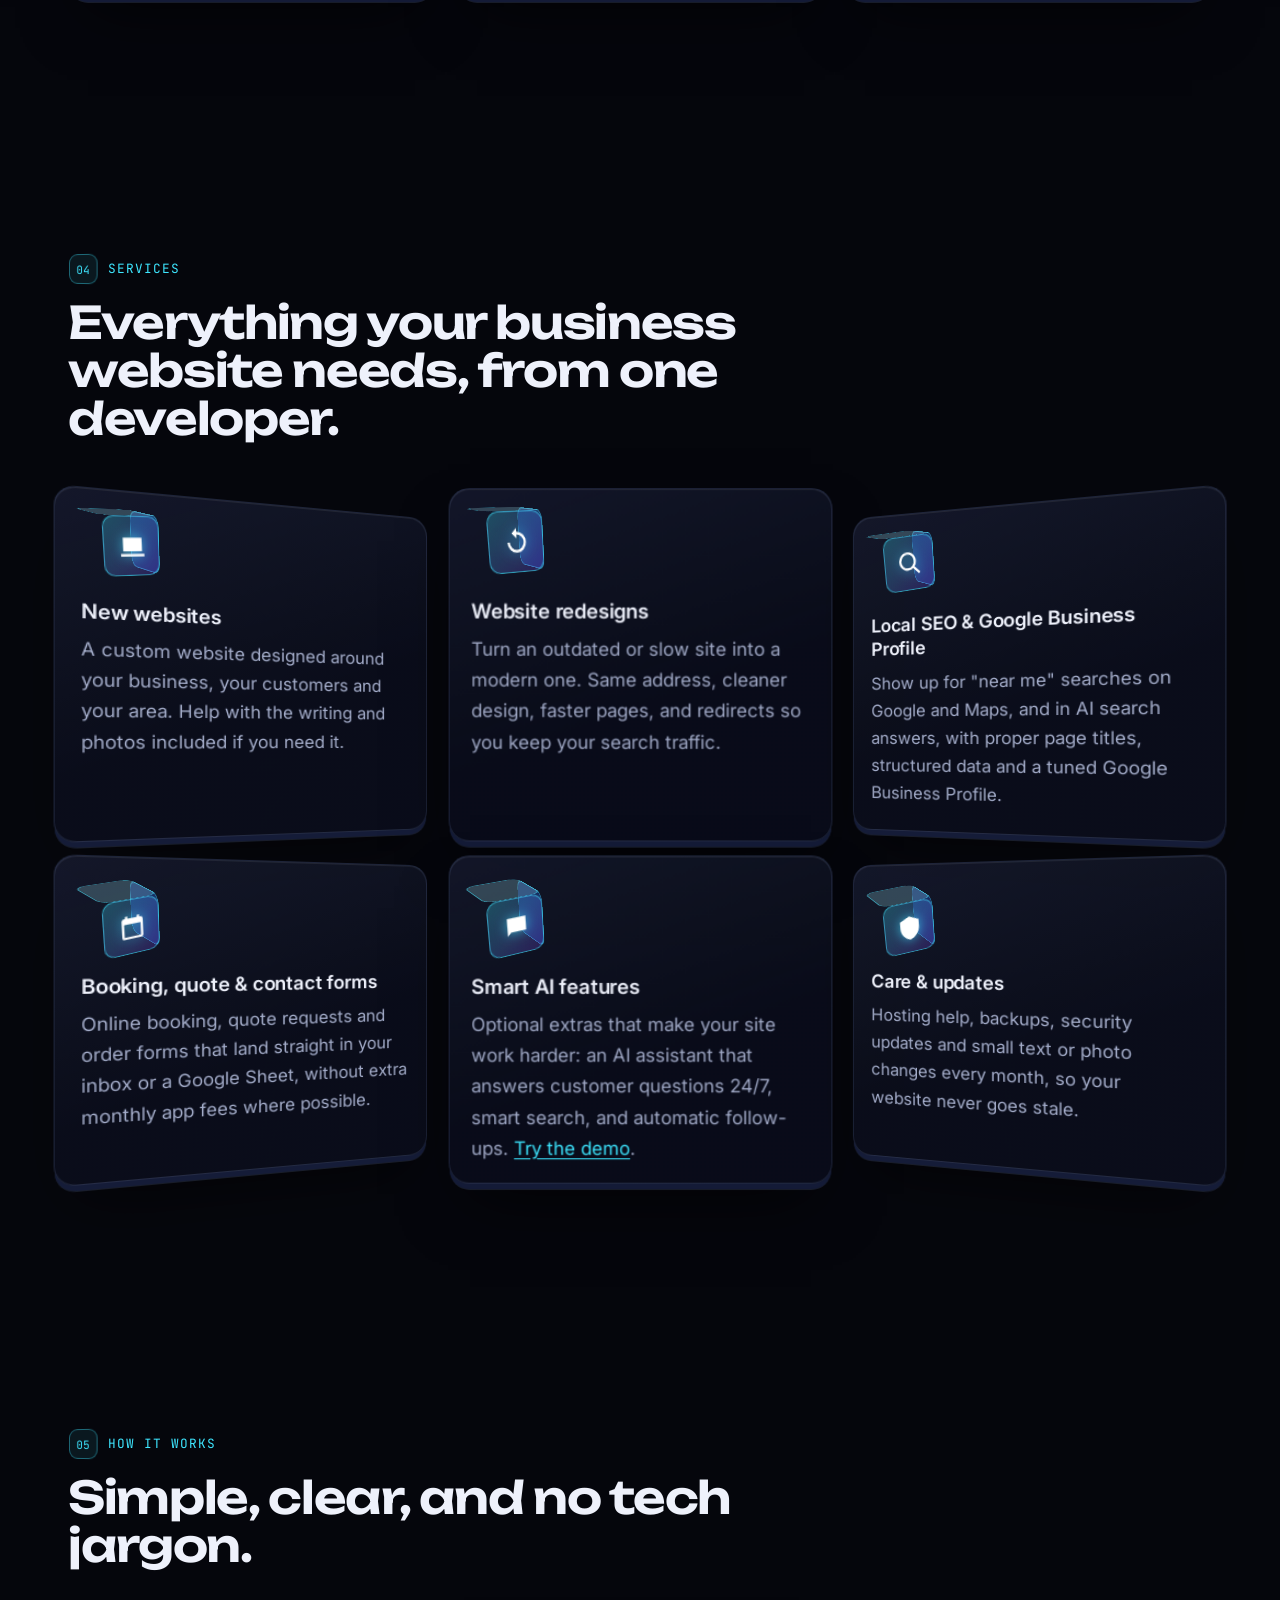
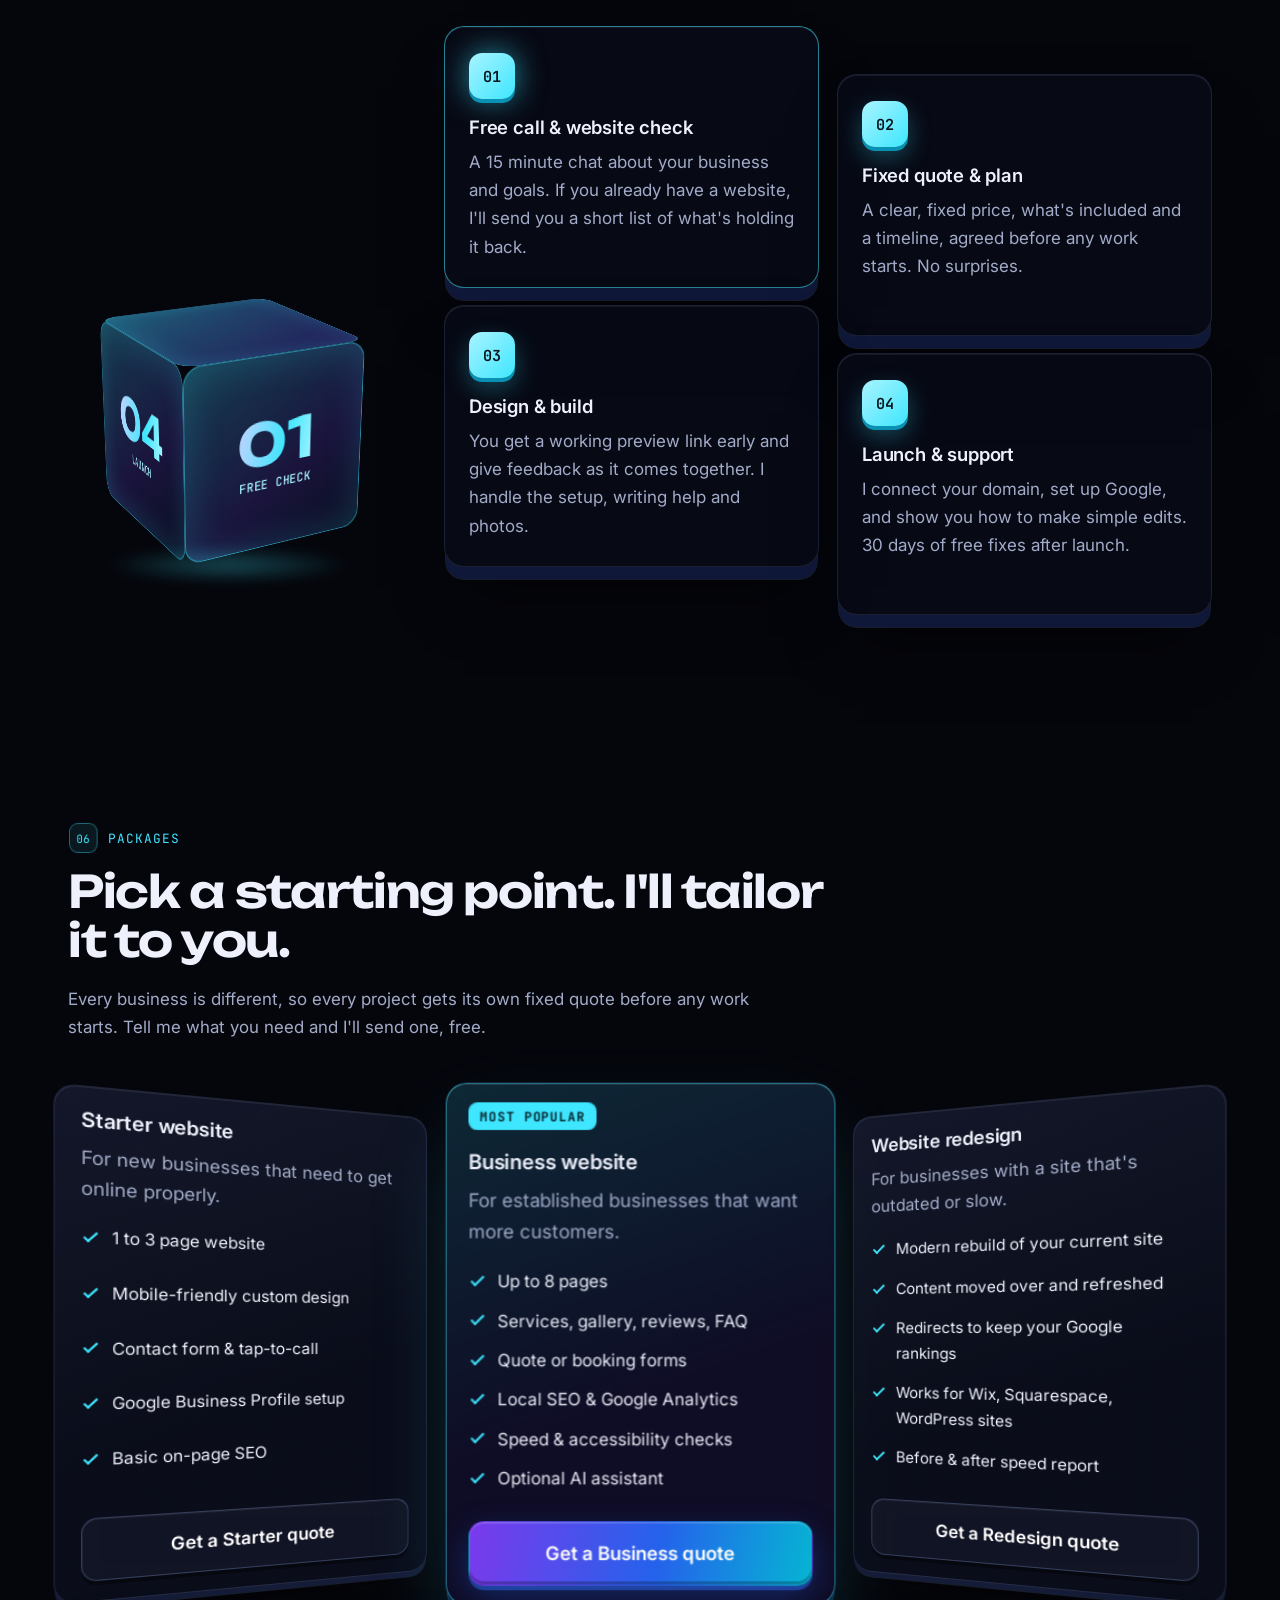
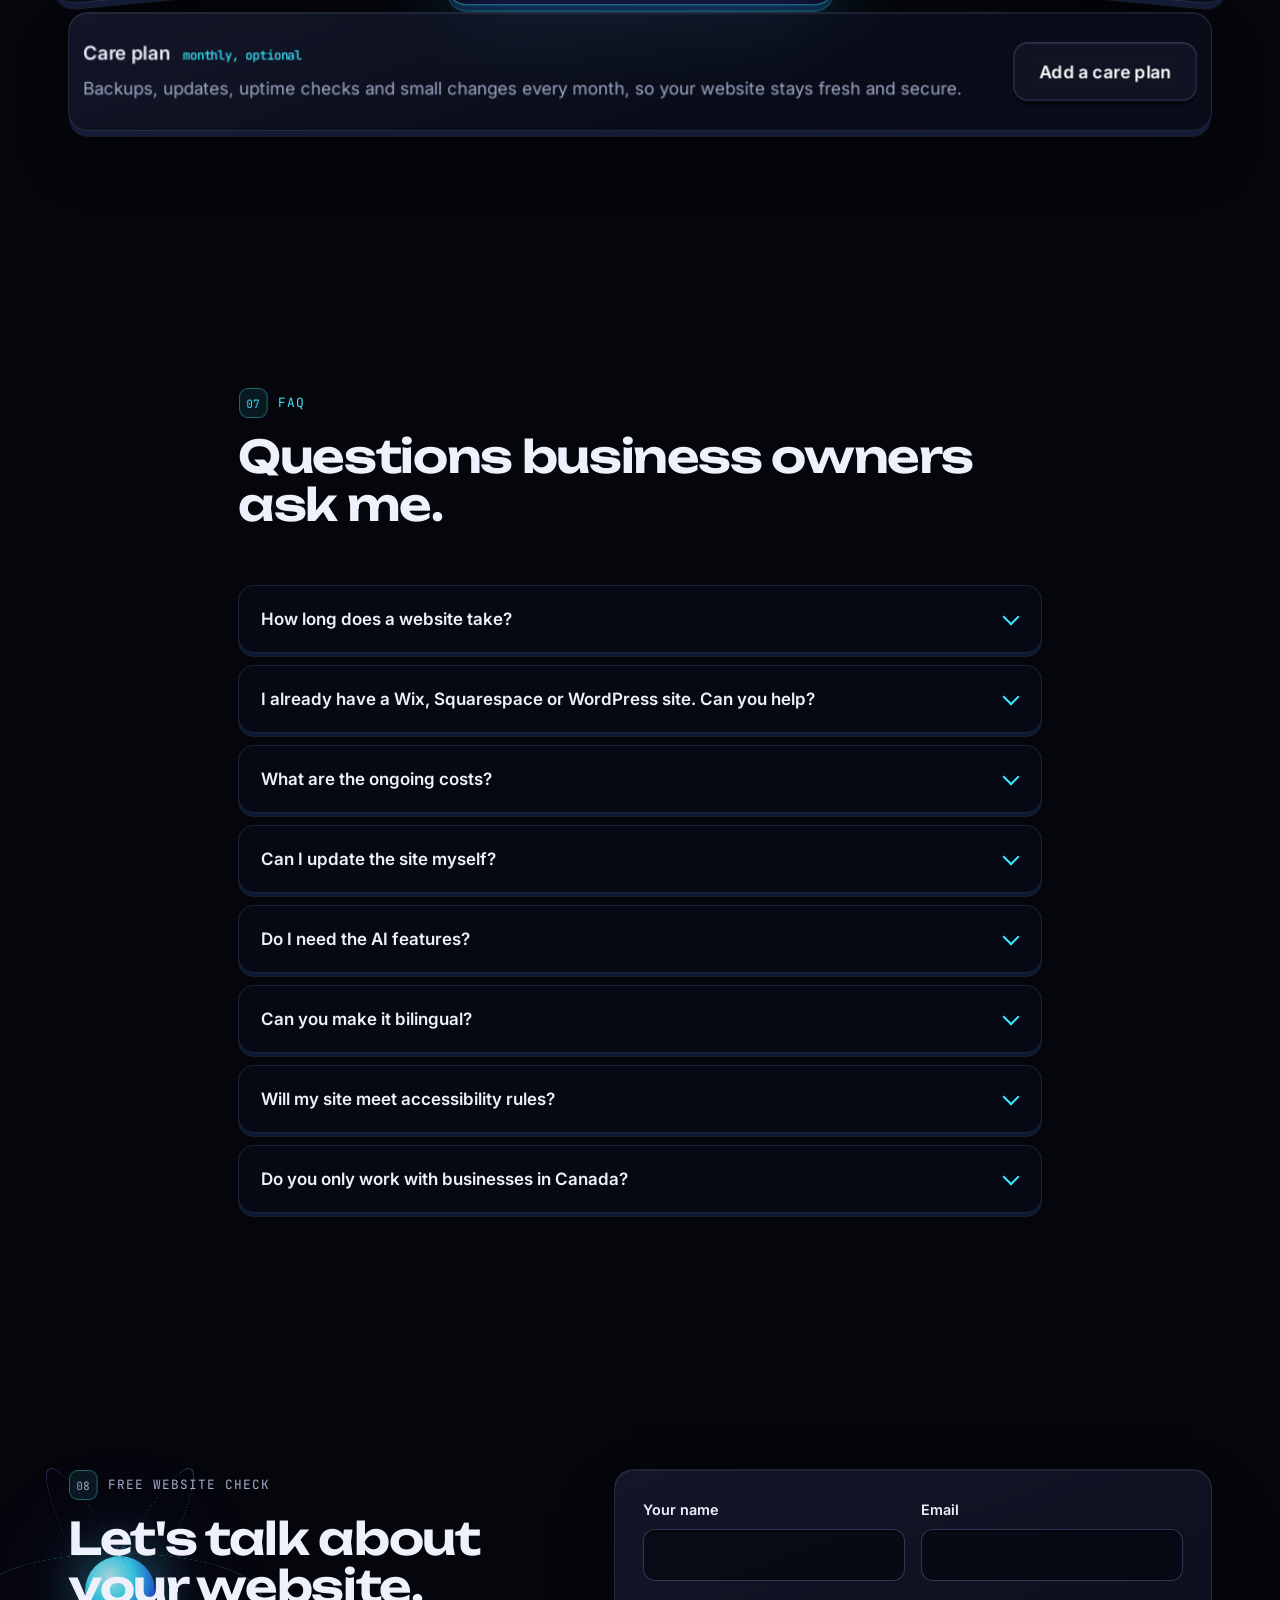
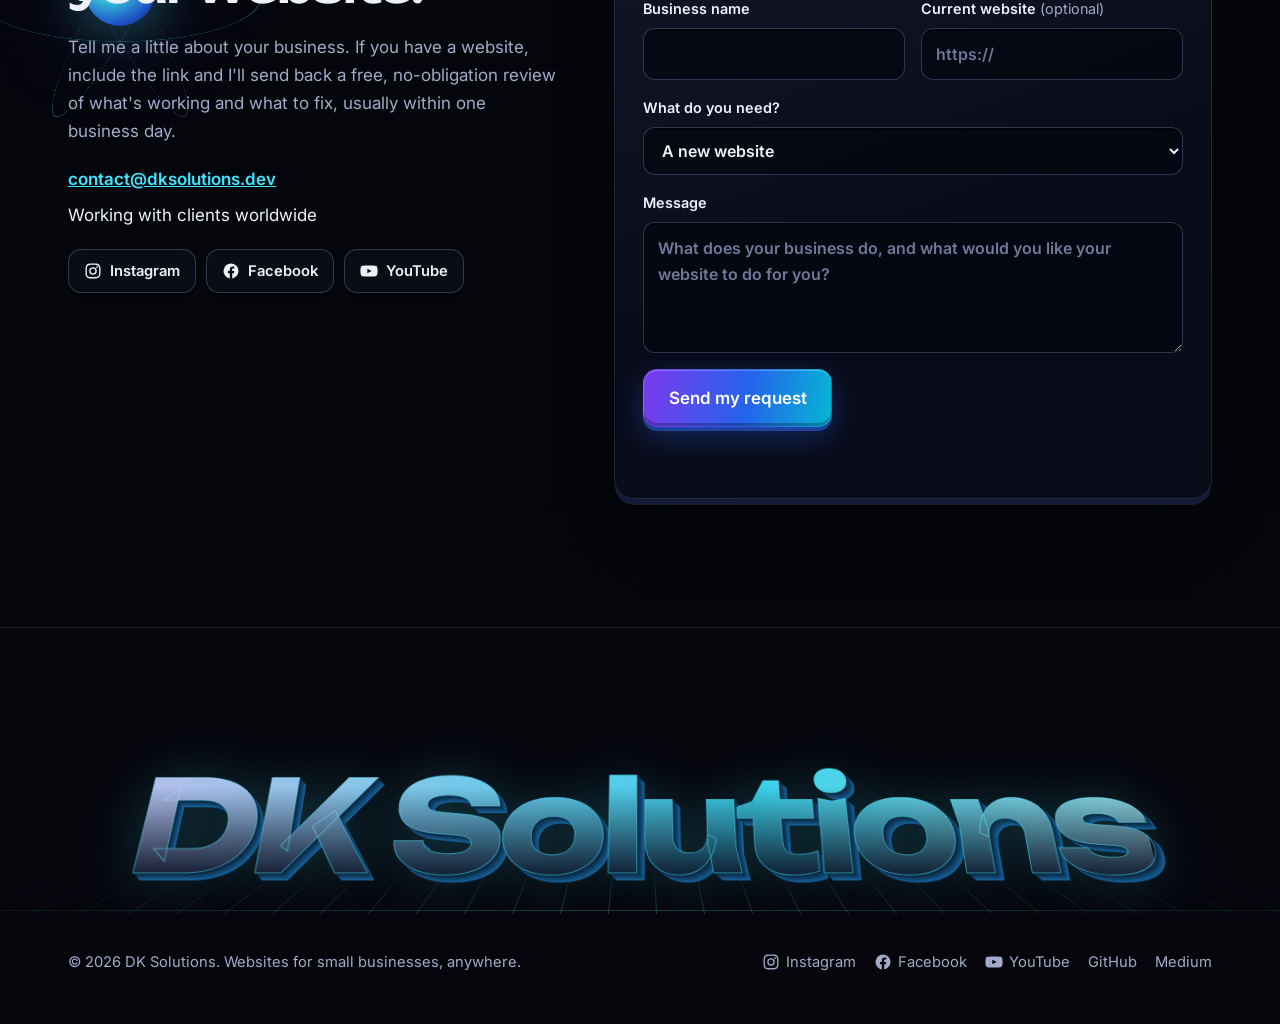
==== commit 5c76552a: "Make the site even more 3D: immersive corridor background, curved walls, contact orbit, 3D footer Co" ====
--- a/index.html
+++ b/index.html
@@ -19,7 +19,7 @@
 <link rel="preconnect" href="https://fonts.googleapis.com">
 <link rel="preconnect" href="https://fonts.gstatic.com" crossorigin>
 <link rel="stylesheet" href="https://fonts.googleapis.com/css2?family=Unbounded:wght@500;600;700&family=Inter:wght@400;500;600&family=JetBrains+Mono:wght@500&display=swap">
-<link rel="stylesheet" href="assets/css/style.css?v=6">
+<link rel="stylesheet" href="assets/css/style.css?v=7">
 <script type="application/ld+json">
 {"@context":"https://schema.org","@type":"ProfessionalService","name":"DK Solutions","url":"https://dksolutions.dev/","email":"contact@dksolutions.dev","description":"Website design and development for small businesses anywhere: new websites, redesigns, local SEO and smart AI features.","areaServed":"Worldwide","sameAs":["https://www.instagram.com/dksolutions.dev/","https://www.facebook.com/profile.php?id=61596513503412","https://www.youtube.com/@dksolutionsdev"],"founder":{"@type":"Person","name":"Deep Patel","sameAs":["https://github.com/deep-0301","https://medium.com/@deep0301"]}}
 </script>
@@ -27,7 +27,7 @@
 <body>
 <a class="skip" href="#main">Skip to content</a>
 <div class="progress" aria-hidden="true"><i></i></div>
-<div class="space" aria-hidden="true"><div class="space-floor"></div></div>
+<div class="space" aria-hidden="true"><div class="space-floor"></div><canvas class="space-canvas" data-bg-canvas></canvas><div class="space-scrim"></div></div>
 
 <header class="site-header" id="top">
   <div class="wrap header-row">
@@ -226,7 +226,7 @@
       <p class="eyebrow"><span>04</span> Services</p>
       <h2>Everything your business website needs, from one developer.</h2>
     </div>
-    <div class="grid-3 services">
+    <div class="grid-3 services wall">
       <article class="panel tilt service" data-depth>
         <div class="cube" aria-hidden="true"><i></i><i></i><i></i><svg viewBox="0 0 24 24"><path d="M4 5h16v11H4zM2 18h20v2H2z"/></svg></div>
         <h3>New websites</h3>
@@ -311,7 +311,7 @@
       <h2>Pick a starting point. I'll tailor it to you.</h2>
       <p class="sub">Every business is different, so every project gets its own fixed quote before any work starts. Tell me what you need and I'll send one, free.</p>
     </div>
-    <div class="grid-3 packages">
+    <div class="grid-3 packages wall">
       <article class="panel tilt pack" data-depth>
         <h3>Starter website</h3>
         <p class="for">For new businesses that need to get online properly.</p>
@@ -405,6 +405,7 @@
 </section>
 
 <section class="section contact" id="contact">
+  <div class="orbit" aria-hidden="true"><div class="core"></div><i class="o1"><b></b></i><i class="o2"><b></b></i><i class="o3"><b></b></i></div>
   <div class="wrap contact-grid">
     <div class="contact-copy">
       <p class="eyebrow"><span>08</span> Free website check</p>
@@ -451,6 +452,7 @@
 </main>
 
 <footer class="site-footer">
+  <div class="wordmark-stage" aria-hidden="true"><div class="wordmark tilt" data-text="DK Solutions">DK Solutions</div><div class="wordmark-floor"></div></div>
   <div class="wrap footer-row">
     <p>&copy; <span data-year>2026</span> DK Solutions. Websites for small businesses, anywhere.</p>
     <nav aria-label="Social">
@@ -492,6 +494,6 @@
 <script type="importmap">
 {"imports":{"three":"./assets/vendor/three/three.module.min.js"}}
 </script>
-<script src="assets/js/main.js?v=6" defer></script>
+<script src="assets/js/main.js?v=7" defer></script>
 </body>
 </html>
--- a/assets/css/style.css
+++ b/assets/css/style.css
@@ -31,7 +31,8 @@
 *, *::before, *::after { box-sizing: border-box; }
 html { overflow-x: clip; scroll-behavior: smooth; scroll-padding-top: 84px; -webkit-text-size-adjust: 100%; background: var(--bg); }
 body {
-  margin: 0; background: var(--bg); color: var(--ink); overflow-x: clip;
+  /* transparent so the fixed 3D background (.space, z-index -1) shows; html carries the base colour */
+  margin: 0; background: transparent; color: var(--ink); overflow-x: clip;
   font: 400 17px/1.65 var(--body); -webkit-font-smoothing: antialiased;
 }
 img { max-width: 100%; height: auto; display: block; }
@@ -182,7 +183,7 @@
   box-shadow: 0 1px 0 rgba(255,255,255,.07) inset, 0 6px 0 -1px rgba(20, 28, 58, .9), 0 7px 0 -1px var(--line), 0 30px 60px -20px rgba(0,0,0,.7);
   transform-style: preserve-3d; will-change: transform; }
 .js [data-depth] { --e: calc(1 - var(--p, 0));
-  transform: perspective(1200px) translate3d(0, calc(var(--e) * 70px), calc(var(--e) * -160px)) rotateX(calc(var(--e) * 26deg + var(--rx, 0deg))) rotateY(var(--ry, 0deg));
+  transform: perspective(1200px) translate3d(0, calc(var(--e) * 70px), calc(var(--e) * -160px + var(--wz, 0px))) rotateX(calc(var(--e) * 26deg + var(--rx, 0deg))) rotateY(calc(var(--ry, 0deg) + var(--wall, 0deg) * (1 - var(--e) * .5)));
   opacity: calc(.15 + var(--p, 0) * .85); }
 .js .tilt.is-tilting { transition: transform .12s linear; }
 .panel::after { content: ""; position: absolute; inset: 0; border-radius: inherit; pointer-events: none; opacity: 0; transition: opacity .3s;
@@ -251,7 +252,7 @@
 .pack .btn { width: 100%; }
 .pack.featured { border-color: rgba(62, 230, 255, .5); background: linear-gradient(160deg, rgba(62, 230, 255, .14), rgba(124, 58, 237, .08) 60%), rgba(8, 11, 24, .85);
   box-shadow: 0 1px 0 rgba(255,255,255,.1) inset, 0 6px 0 -1px #0e2a44, 0 7px 0 -1px rgba(62, 230, 255, .4), 0 40px 80px -20px rgba(62, 230, 255, .25); }
-@media (min-width: 1020px) { .js .pack.featured { transform: perspective(1200px) translate3d(0, calc(var(--e) * 70px - 14px), calc(var(--e) * -160px + 30px)) rotateX(calc(var(--e) * 26deg + var(--rx, 0deg))) rotateY(var(--ry, 0deg)); } }
+@media (min-width: 1020px) { .js .pack.featured { --wz: 40px; } }
 /* .panel p sets muted colour; keep the badge dark-on-cyan */
 .panel .badge, .badge { align-self: flex-start; font: 600 .72rem var(--mono); letter-spacing: .08em; text-transform: uppercase; color: #04121a !important; background: var(--accent); padding: 5px 10px; border-radius: 8px; margin-bottom: 16px; }
 .care { margin-top: 22px; display: flex; flex-wrap: wrap; gap: 18px; align-items: center; justify-content: space-between; }
@@ -432,6 +433,55 @@
 .step.is-active { border-color: rgba(62, 230, 255, .55); }
 .step.is-active .num { box-shadow: 0 4px 0 var(--accent-dark), 0 0 30px rgba(62, 230, 255, .6); }
 
+
+/* ===================== Even more 3D ===================== */
+
+/* Immersive background: three.js corridor (bg3d.js) behind a dark scrim */
+.space-canvas { position: absolute; inset: 0; width: 100%; height: 100%; opacity: 0; transition: opacity 1.6s var(--heavy); }
+.space-scrim { position: absolute; inset: 0; background: radial-gradient(120% 90% at 50% 40%, rgba(5, 6, 12, .25), rgba(5, 6, 12, .7)); opacity: 0; transition: opacity 1.6s; }
+.bg3d-on .space-canvas, .bg3d-on .space-scrim { opacity: 1; }
+.bg3d-on .space-floor { opacity: 0; transition: opacity 1s; }
+
+/* Services and packages on a curved 3D wall (wide screens) */
+@media (min-width: 1020px) {
+  .wall { perspective: 1600px; }
+  .wall > :nth-child(3n + 1) { --wall: 16deg; --wz: -10px; }
+  .wall > :nth-child(3n + 2) { --wall: 0deg; --wz: 30px; }
+  .wall > :nth-child(3n) { --wall: -16deg; --wz: -10px; }
+}
+
+/* Contact: a slowly orbiting 3D atom of rings behind the copy */
+.contact { overflow: clip; isolation: isolate; }
+.contact .contact-grid { position: relative; z-index: 1; }
+.orbit { position: absolute; z-index: 0; top: 70px; left: max(-60px, calc(50% - 720px)); width: 360px; height: 360px; perspective: 900px; opacity: .85; pointer-events: none; }
+.orbit .core { position: absolute; left: 50%; top: 50%; width: 70px; height: 70px; margin: -35px; border-radius: 50%;
+  background: radial-gradient(circle at 35% 30%, #c9f7ff, #3ee6ff 35%, #2563eb 70%, #1e1b4b); box-shadow: 0 0 60px rgba(62, 230, 255, .6), 0 0 140px rgba(124, 58, 237, .4); }
+.orbit i { position: absolute; inset: 40px; border-radius: 50%; border: 1.5px solid rgba(62, 230, 255, .45); transform-style: preserve-3d; animation: orbit 14s linear infinite; }
+.orbit i b { position: absolute; left: 50%; top: -6px; width: 12px; height: 12px; margin-left: -6px; border-radius: 50%; background: var(--accent); box-shadow: 0 0 14px var(--accent); }
+.orbit .o1 { --tilt: rotateX(72deg) rotateY(0deg); }
+.orbit .o2 { --tilt: rotateX(72deg) rotateY(60deg); animation-duration: 18s; border-color: rgba(139, 108, 255, .5); }
+.orbit .o2 b { background: var(--violet); box-shadow: 0 0 14px var(--violet); }
+.orbit .o3 { --tilt: rotateX(72deg) rotateY(-60deg); animation-duration: 22s; }
+@keyframes orbit { from { transform: var(--tilt) rotateZ(0); } to { transform: var(--tilt) rotateZ(360deg); } }
+.orbit i { transform: var(--tilt); }
+@media (max-width: 939px) { .orbit { left: auto; right: -110px; top: 10px; width: 260px; height: 260px; opacity: .55; } }
+
+/* FAQ answers fold down in 3D */
+.faq details[open] p { transform-origin: 50% 0; animation: foldDown .55s var(--spring); }
+@keyframes foldDown { from { opacity: 0; transform: perspective(600px) rotateX(-75deg); } }
+
+/* Footer: a giant extruded 3D wordmark standing on a glowing floor */
+.wordmark-stage { position: relative; height: clamp(120px, 20vw, 260px); perspective: 900px; display: grid; place-items: end center; overflow: hidden; margin-bottom: 26px; }
+.wordmark { position: relative; z-index: 1; margin-bottom: clamp(8px, 2vw, 24px); font: 700 clamp(2.6rem, 11vw, 9.5rem)/1 var(--display); letter-spacing: -.05em; white-space: nowrap;
+  color: #0b1024; -webkit-text-stroke: 1px rgba(62, 230, 255, .55);
+  text-shadow: 1px 1px 0 #0e2a44, 2px 2px 0 #0e2a44, 3px 3px 0 #0e3352, 4px 4px 0 #0f3c60, 5px 5px 0 #10456e, 6px 6px 0 #124e7c, 7px 7px 0 #14578a, 8px 8px 0 #166098, 0 0 60px rgba(62, 230, 255, .25);
+  transform: rotateX(calc(24deg + var(--rx, 0deg))) rotateY(var(--ry, 0deg)); transform-origin: 50% 100%; transition: transform .6s var(--heavy); }
+.wordmark::after { content: attr(data-text); position: absolute; inset: 0; background: var(--text-grad); -webkit-background-clip: text; background-clip: text; color: transparent; -webkit-text-stroke: 0; text-shadow: none; opacity: .9;
+  -webkit-mask-image: linear-gradient(180deg, #000 20%, transparent 95%); mask-image: linear-gradient(180deg, #000 20%, transparent 95%); }
+.wordmark-floor { position: absolute; left: -20%; right: -20%; bottom: 0; height: 60%; transform-origin: 50% 100%; transform: rotateX(78deg);
+  background-image: linear-gradient(rgba(62, 230, 255, .25) 1px, transparent 1px), linear-gradient(90deg, rgba(62, 230, 255, .25) 1px, transparent 1px); background-size: 48px 48px;
+  -webkit-mask-image: radial-gradient(60% 100% at 50% 100%, #000, transparent); mask-image: radial-gradient(60% 100% at 50% 100%, #000, transparent); }
+
 /* ---------- Motion off: system setting or the pause button ---------- */
 html.paused *, html.paused *::before, html.paused *::after { animation-play-state: paused !important; }
 @media (prefers-reduced-motion: reduce) {
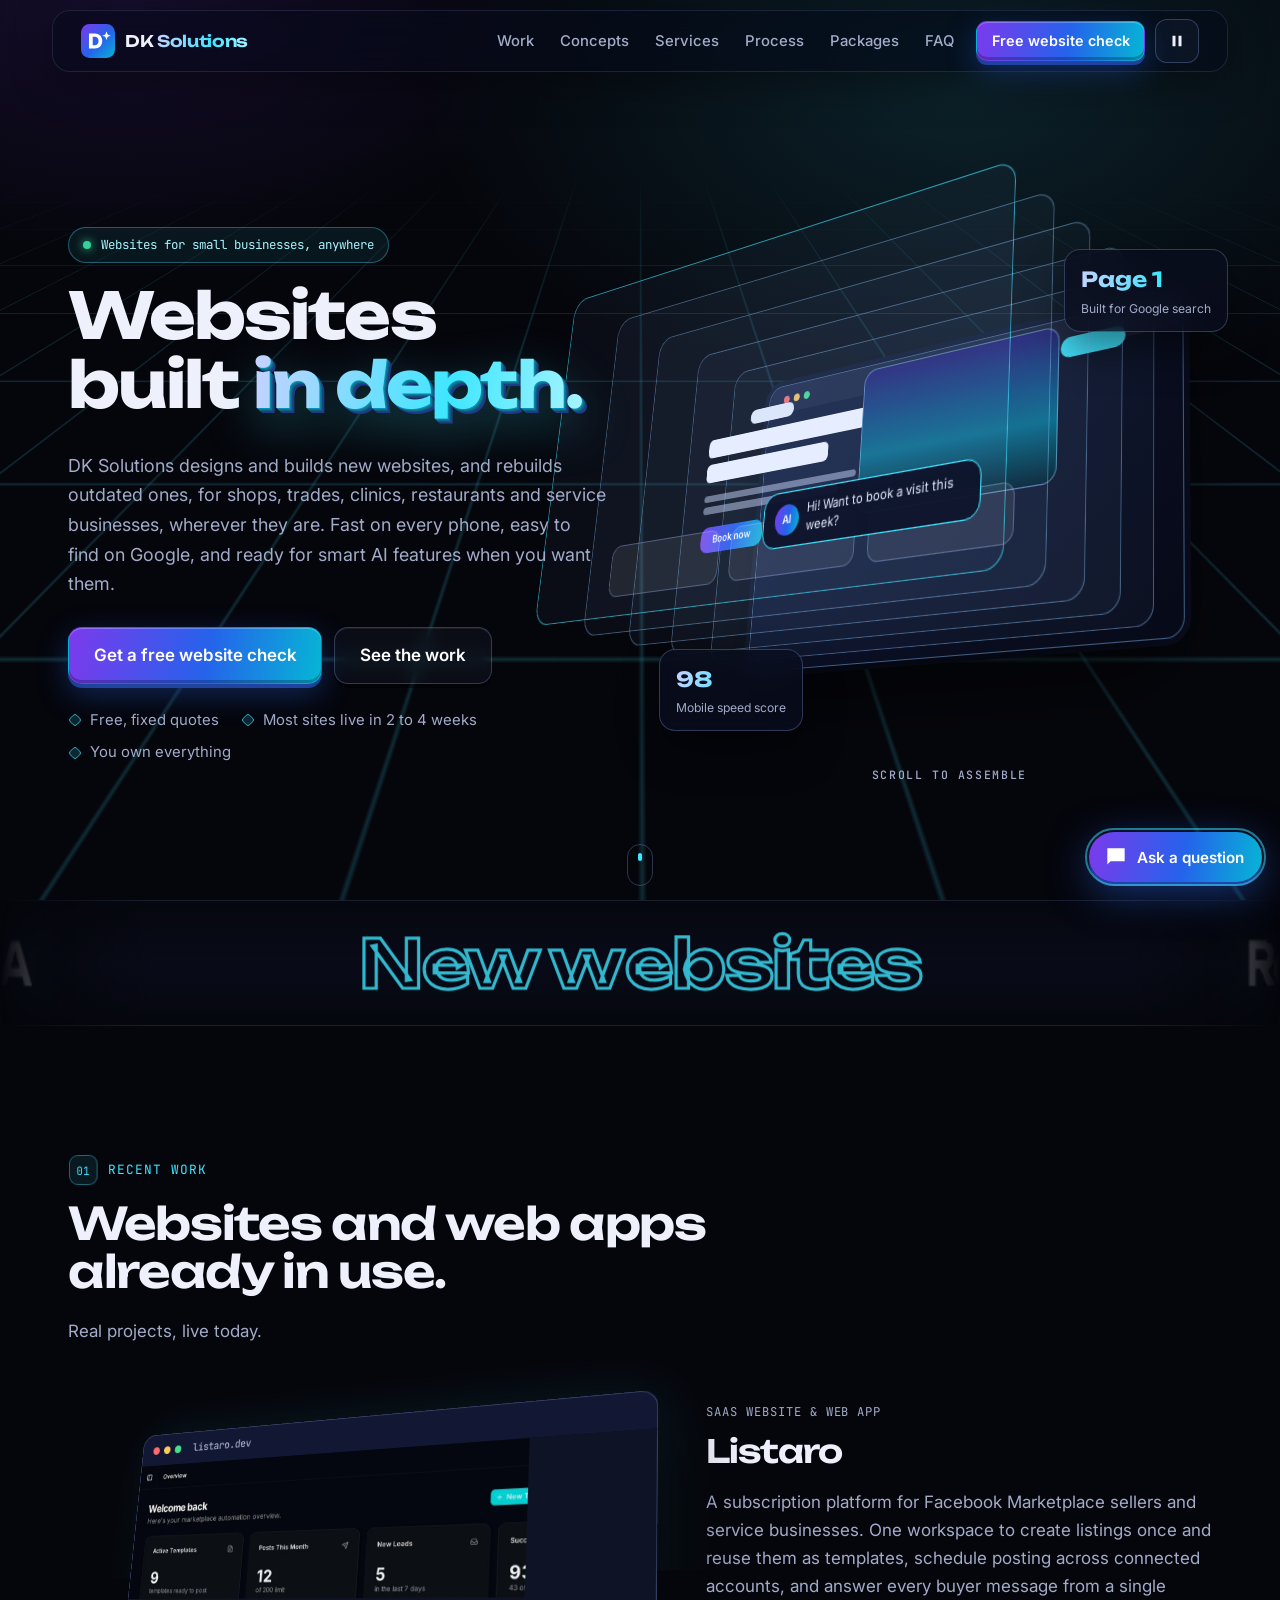
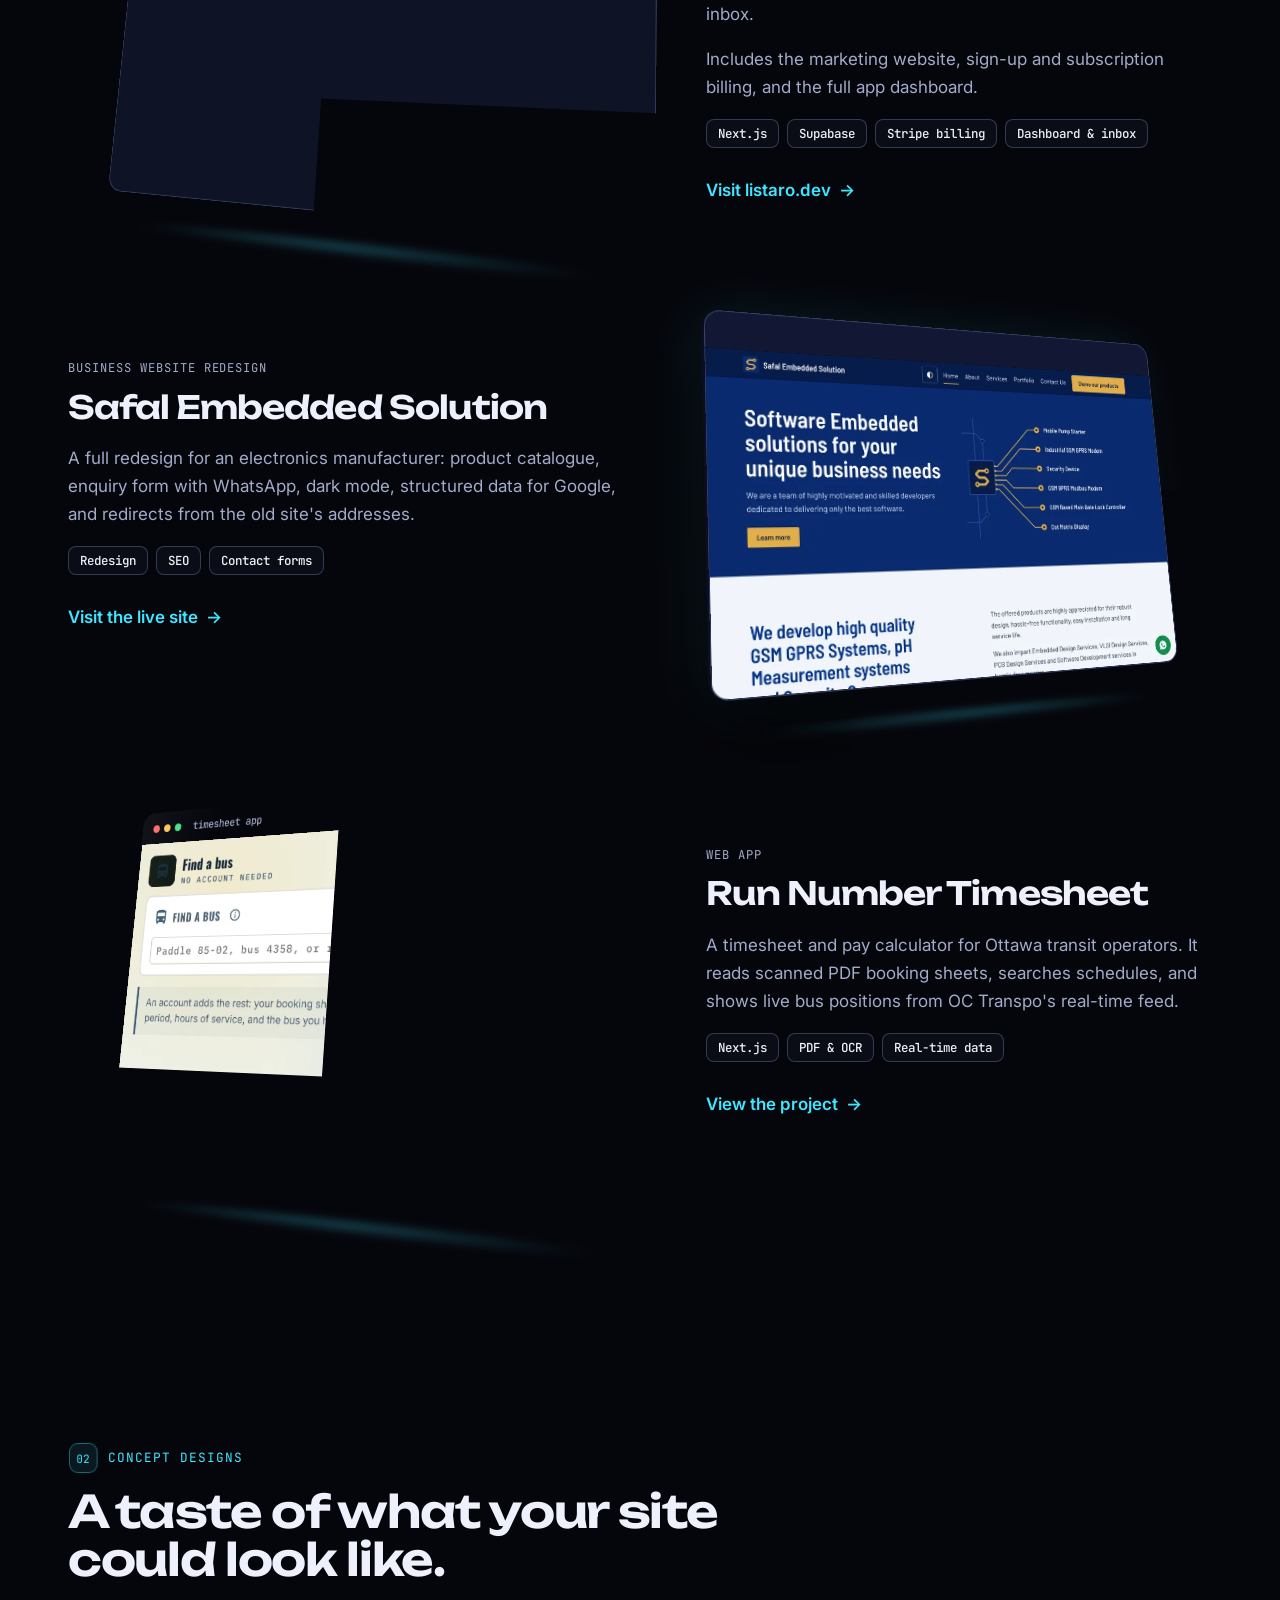
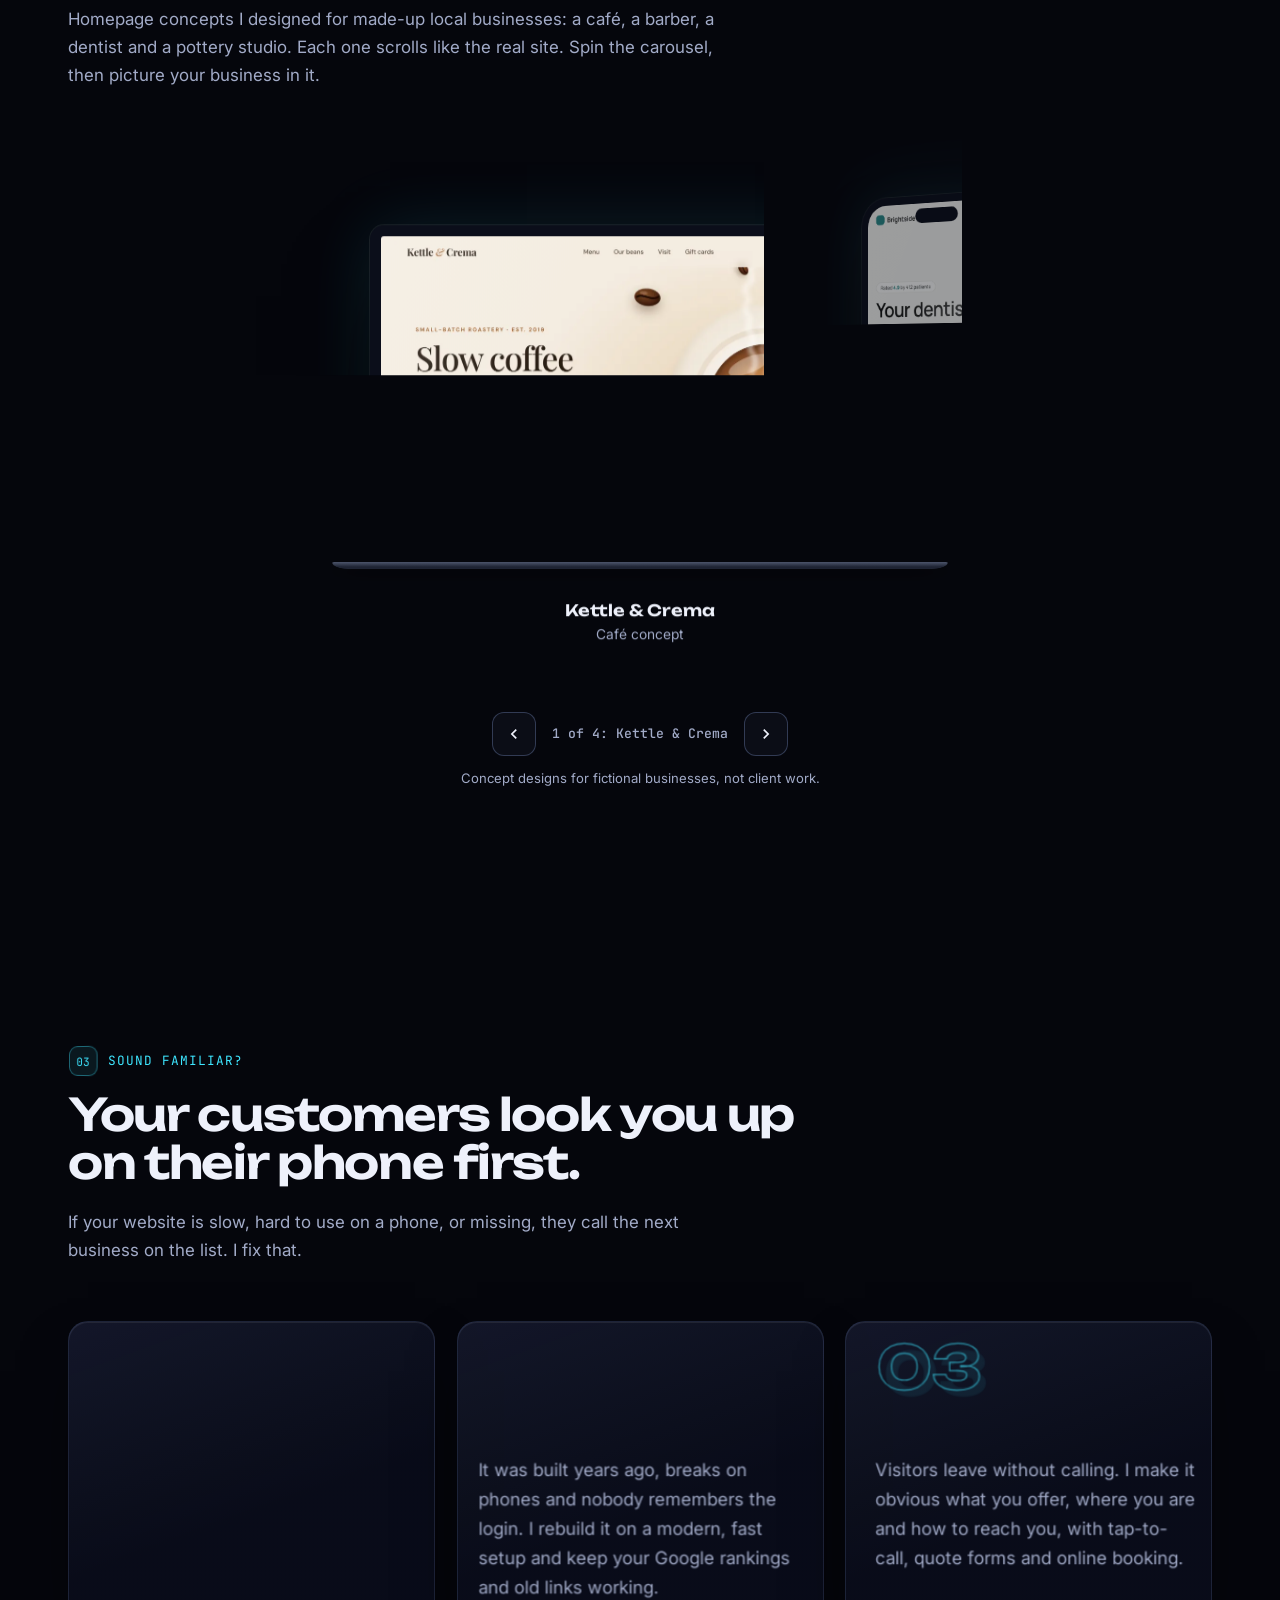
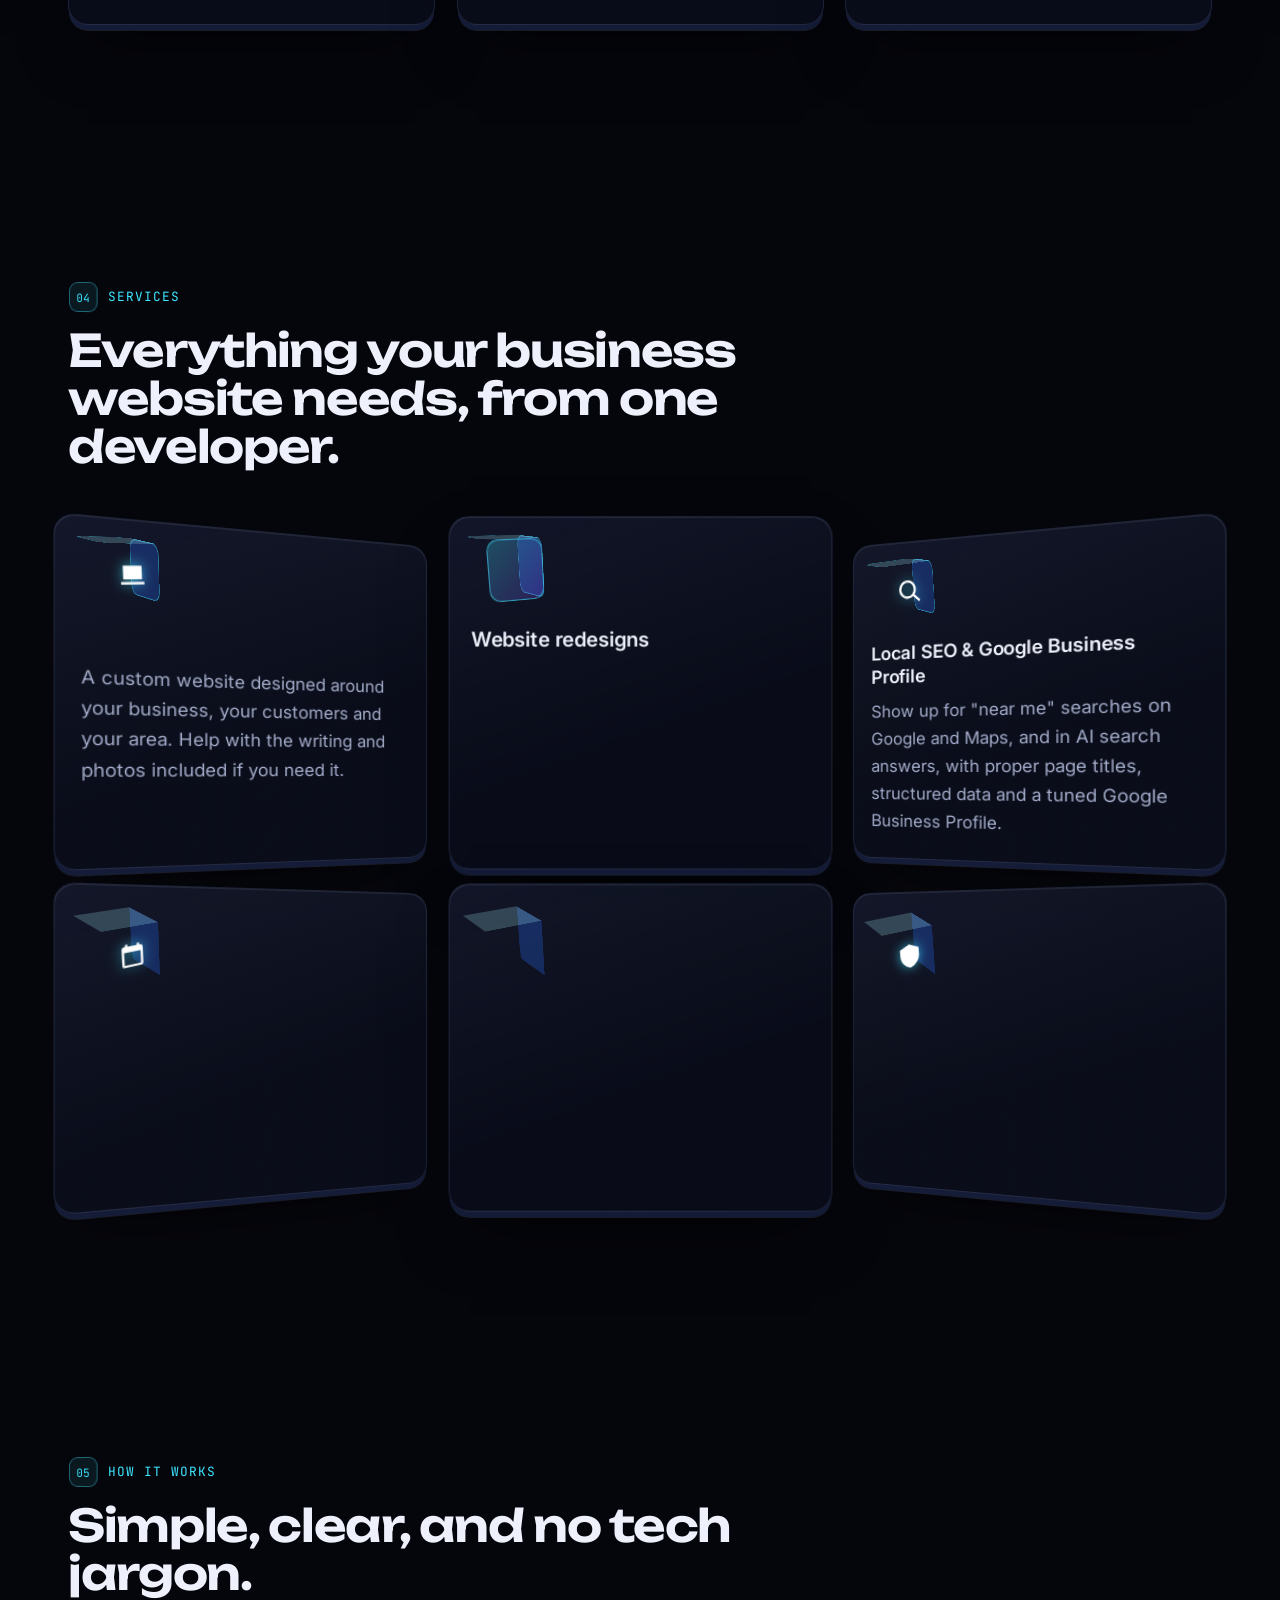
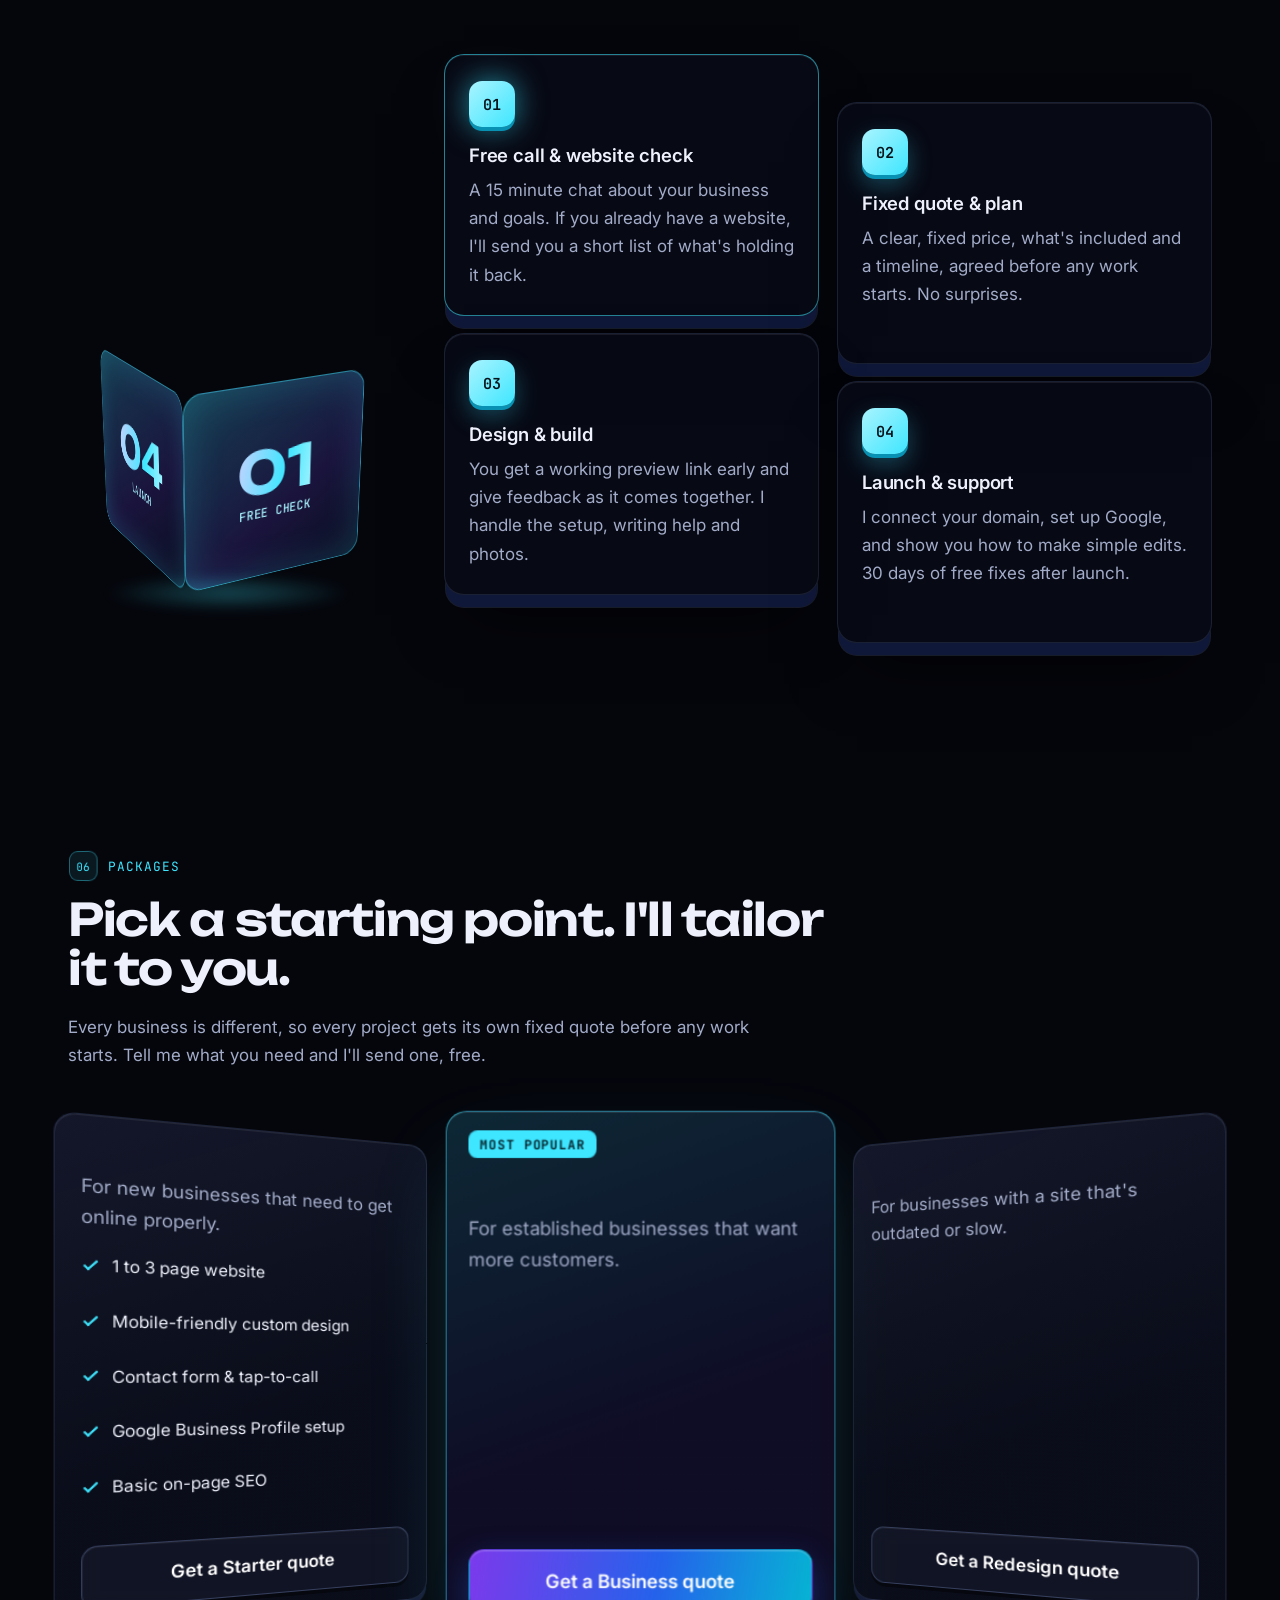
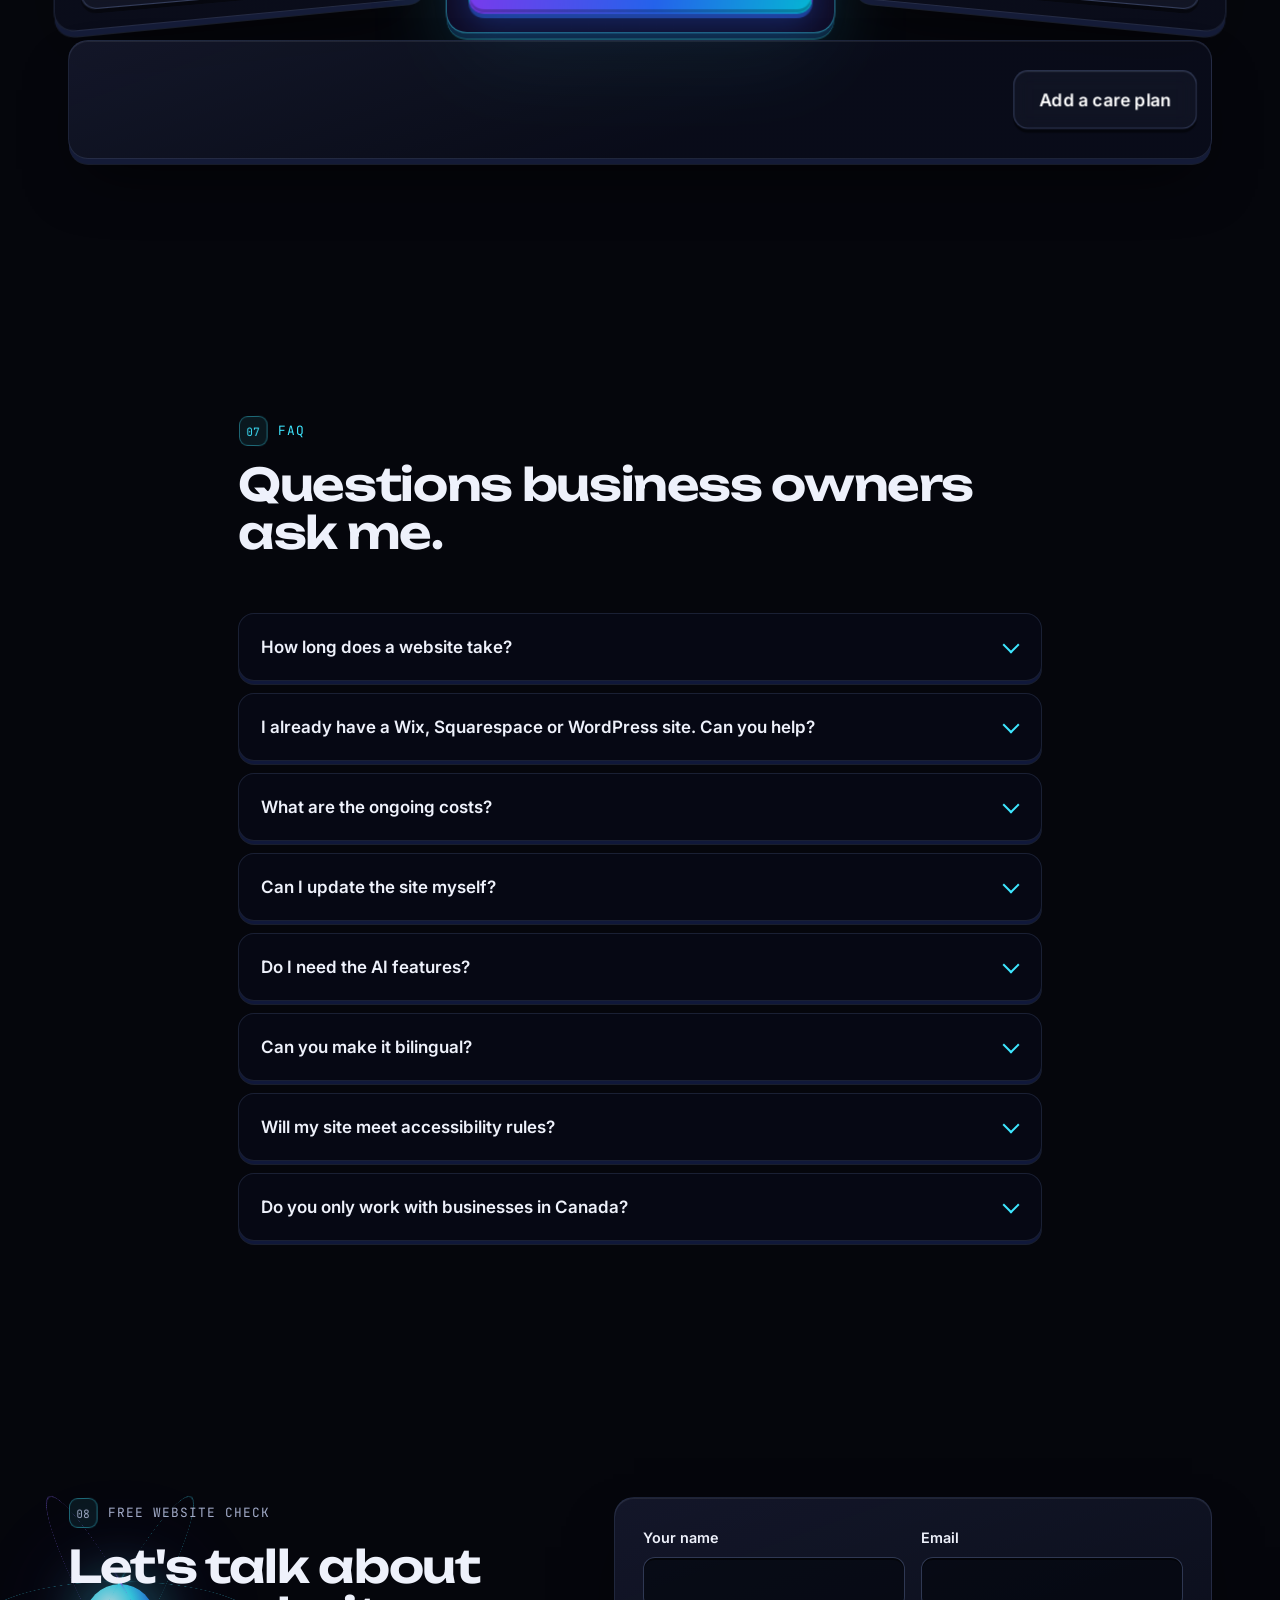
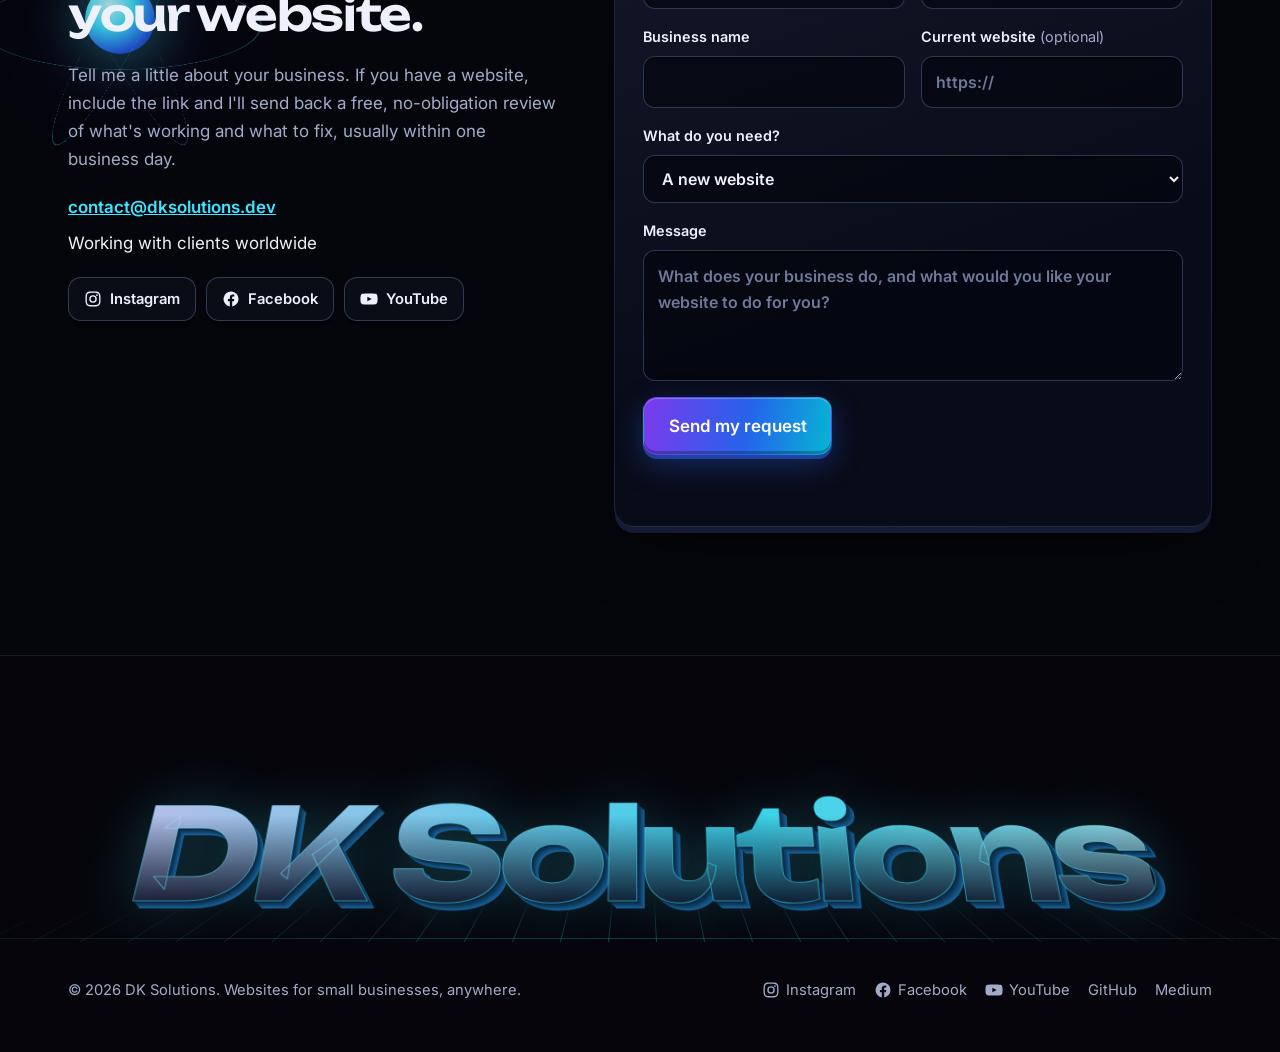
==== commit 8f582803: "Concept designs scroll through their whole page like a real site Each front concept in the carousel " ====
--- a/index.html
+++ b/index.html
@@ -19,7 +19,7 @@
 <link rel="preconnect" href="https://fonts.googleapis.com">
 <link rel="preconnect" href="https://fonts.gstatic.com" crossorigin>
 <link rel="stylesheet" href="https://fonts.googleapis.com/css2?family=Unbounded:wght@500;600;700&family=Inter:wght@400;500;600&family=JetBrains+Mono:wght@500&display=swap">
-<link rel="stylesheet" href="assets/css/style.css?v=7">
+<link rel="stylesheet" href="assets/css/style.css?v=8">
 <script type="application/ld+json">
 {"@context":"https://schema.org","@type":"ProfessionalService","name":"DK Solutions","url":"https://dksolutions.dev/","email":"contact@dksolutions.dev","description":"Website design and development for small businesses anywhere: new websites, redesigns, local SEO and smart AI features.","areaServed":"Worldwide","sameAs":["https://www.instagram.com/dksolutions.dev/","https://www.facebook.com/profile.php?id=61596513503412","https://www.youtube.com/@dksolutionsdev"],"founder":{"@type":"Person","name":"Deep Patel","sameAs":["https://github.com/deep-0301","https://medium.com/@deep0301"]}}
 </script>
@@ -160,25 +160,25 @@
     <div class="section-head">
       <p class="eyebrow"><span>02</span> Concept designs</p>
       <h2>A taste of what your site could look like.</h2>
-      <p class="sub">Homepage concepts I designed for made-up local businesses: a café, a barber, a dentist and a pottery studio. Spin the carousel, then picture your business in it.</p>
+      <p class="sub">Homepage concepts I designed for made-up local businesses: a café, a barber, a dentist and a pottery studio. Each one scrolls like the real site. Spin the carousel, then picture your business in it.</p>
     </div>
     <div class="carousel" data-carousel>
       <div class="carousel-stage">
         <div class="carousel-ring" data-ring>
           <figure class="cslide laptop" style="--i:0">
-            <div class="c-screen"><img src="assets/img/concept-cafe.webp" alt="Concept homepage for Kettle &amp; Crema, a small-batch coffee roastery, with a latte and order-ahead button" width="960" height="600" loading="lazy" decoding="async"></div>
+            <div class="c-screen"><img src="assets/img/concept-cafe-full.webp" alt="Concept homepage for Kettle &amp; Crema, a small-batch coffee roastery, with a latte and order-ahead button" width="1100" height="1834" loading="lazy" decoding="async"></div>
             <figcaption><b>Kettle &amp; Crema</b> Café concept</figcaption>
           </figure>
           <figure class="cslide phone" style="--i:1">
-            <div class="c-screen"><img src="assets/img/concept-dental.webp" alt="Concept mobile homepage for Brightside Dental with a book-a-checkup button and next free slot" width="390" height="844" loading="lazy" decoding="async"></div>
+            <div class="c-screen"><img src="assets/img/concept-dental-full.webp" alt="Concept mobile homepage for Brightside Dental with a book-a-checkup button and next free slot" width="600" height="5193" loading="lazy" decoding="async"></div>
             <figcaption><b>Brightside Dental</b> Clinic concept</figcaption>
           </figure>
           <figure class="cslide laptop" style="--i:2">
-            <div class="c-screen"><img src="assets/img/concept-barber.webp" alt="Concept homepage for Northside Barber Co. with a barber pole and book-a-chair button" width="960" height="600" loading="lazy" decoding="async"></div>
+            <div class="c-screen"><img src="assets/img/concept-barber-full.webp" alt="Concept homepage for Northside Barber Co. with a barber pole and book-a-chair button" width="1100" height="1701" loading="lazy" decoding="async"></div>
             <figcaption><b>Northside Barber Co.</b> Barbershop concept</figcaption>
           </figure>
           <figure class="cslide phone" style="--i:3">
-            <div class="c-screen"><img src="assets/img/concept-pottery.webp" alt="Concept mobile homepage for Kiln &amp; Clay pottery studio with a book-a-class button" width="390" height="844" loading="lazy" decoding="async"></div>
+            <div class="c-screen"><img src="assets/img/concept-pottery-full.webp" alt="Concept mobile homepage for Kiln &amp; Clay pottery studio with a book-a-class button" width="600" height="5193" loading="lazy" decoding="async"></div>
             <figcaption><b>Kiln &amp; Clay</b> Pottery studio concept</figcaption>
           </figure>
         </div>
@@ -494,6 +494,6 @@
 <script type="importmap">
 {"imports":{"three":"./assets/vendor/three/three.module.min.js"}}
 </script>
-<script src="assets/js/main.js?v=7" defer></script>
+<script src="assets/js/main.js?v=8" defer></script>
 </body>
 </html>
--- a/assets/css/style.css
+++ b/assets/css/style.css
@@ -397,7 +397,12 @@
   opacity: calc(1 - var(--ad) * .38); z-index: calc(10 - var(--ad)); transition: transform 1.1s var(--heavy), opacity .8s; cursor: pointer; }
 .cslide.is-front { cursor: default; }
 .c-screen { position: relative; overflow: hidden; background: #0b0e1a; box-shadow: 0 50px 90px -20px rgba(0,0,0,.8), 0 0 0 1px rgba(255,255,255,.08), 0 0 70px rgba(62, 230, 255, .12); }
-.c-screen img { width: 100%; height: 100%; object-fit: cover; object-position: top; }
+.c-screen img { width: 100%; height: 100%; object-fit: cover; object-position: 50% 0%; }
+/* the front concept scrolls through its whole page like a real visit, then the carousel moves on */
+.cslide.is-front .c-screen img { animation: siteScrollL 10s var(--ease, ease-in-out) 1s infinite; }
+.cslide.phone.is-front .c-screen img { animation-name: siteScrollP; animation-duration: 13s; }
+@keyframes siteScrollL { 0%, 10% { object-position: 50% 0%; } 34%, 50% { object-position: 50% 62%; } 74%, 94% { object-position: 50% 100%; } 100% { object-position: 50% 0%; } }
+@keyframes siteScrollP { 0%, 8% { object-position: 50% 0%; } 22%, 34% { object-position: 50% 33.34%; } 48%, 60% { object-position: 50% 66.67%; } 74%, 94% { object-position: 50% 100%; } 100% { object-position: 50% 0%; } }
 .c-screen::after { content: ""; position: absolute; inset: 0; background: linear-gradient(115deg, rgba(255,255,255,.14), transparent 35%); pointer-events: none; }
 .cslide.laptop .c-screen { width: min(540px, 62vw); aspect-ratio: 16 / 10; border: clamp(6px, 1vw, 11px) solid #0b0e1a; border-radius: 14px 14px 4px 4px; }
 .cslide.laptop::after { content: ""; position: absolute; left: -7%; right: -7%; top: calc(100% - 1px); height: clamp(10px, 1.6vw, 18px); border-radius: 2px 2px 14px 14px;
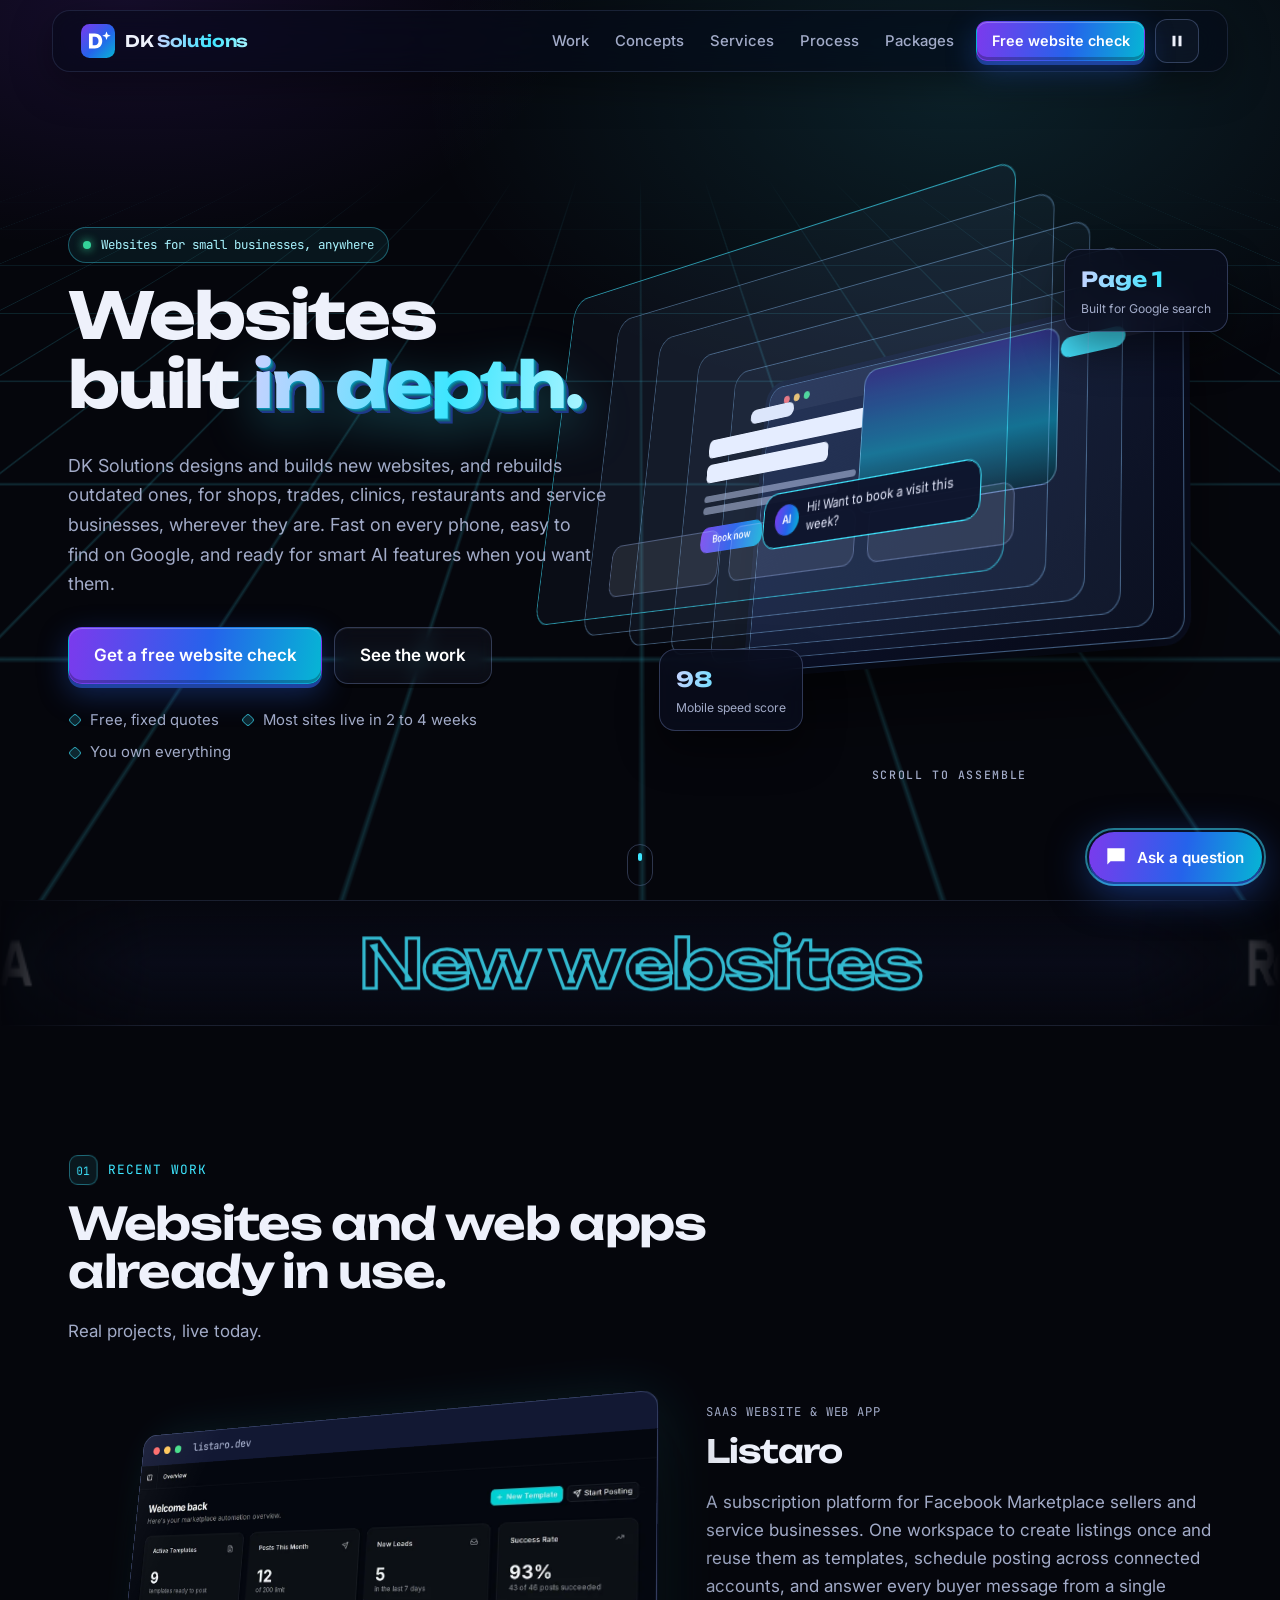
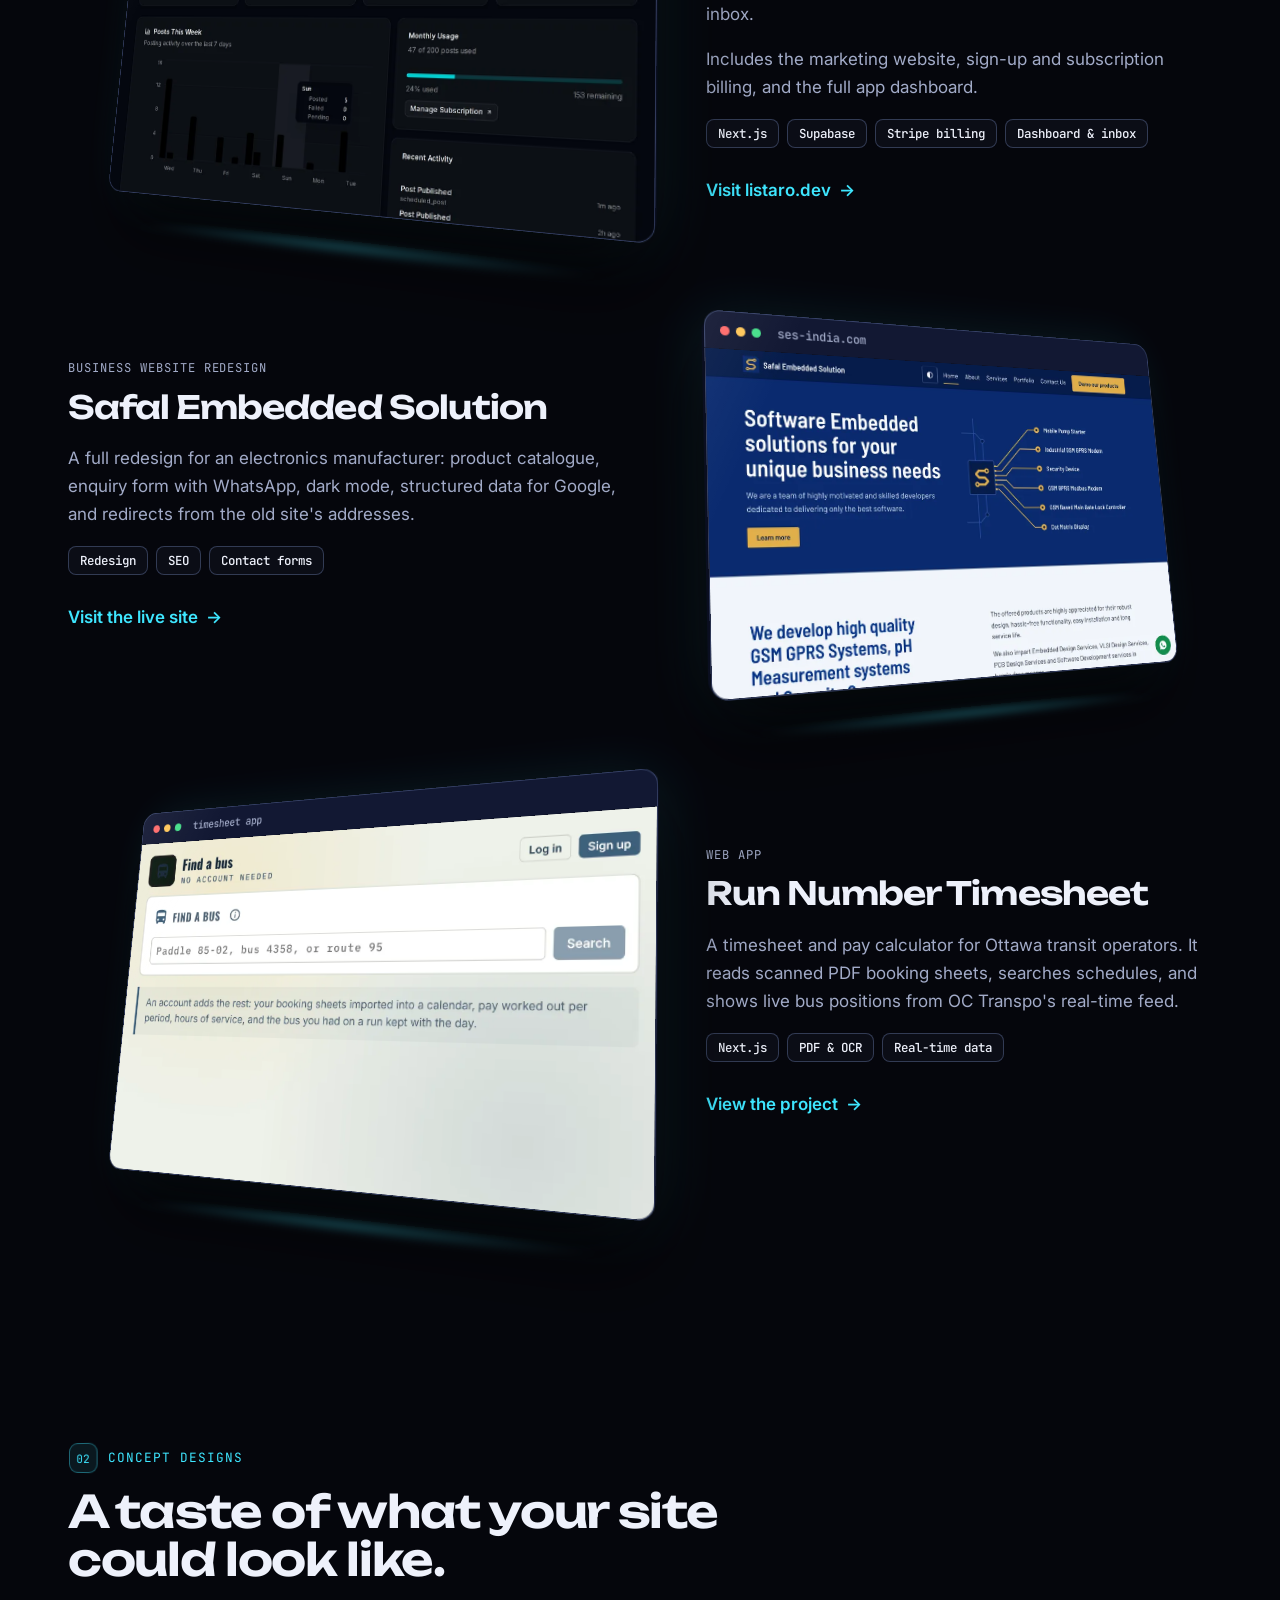
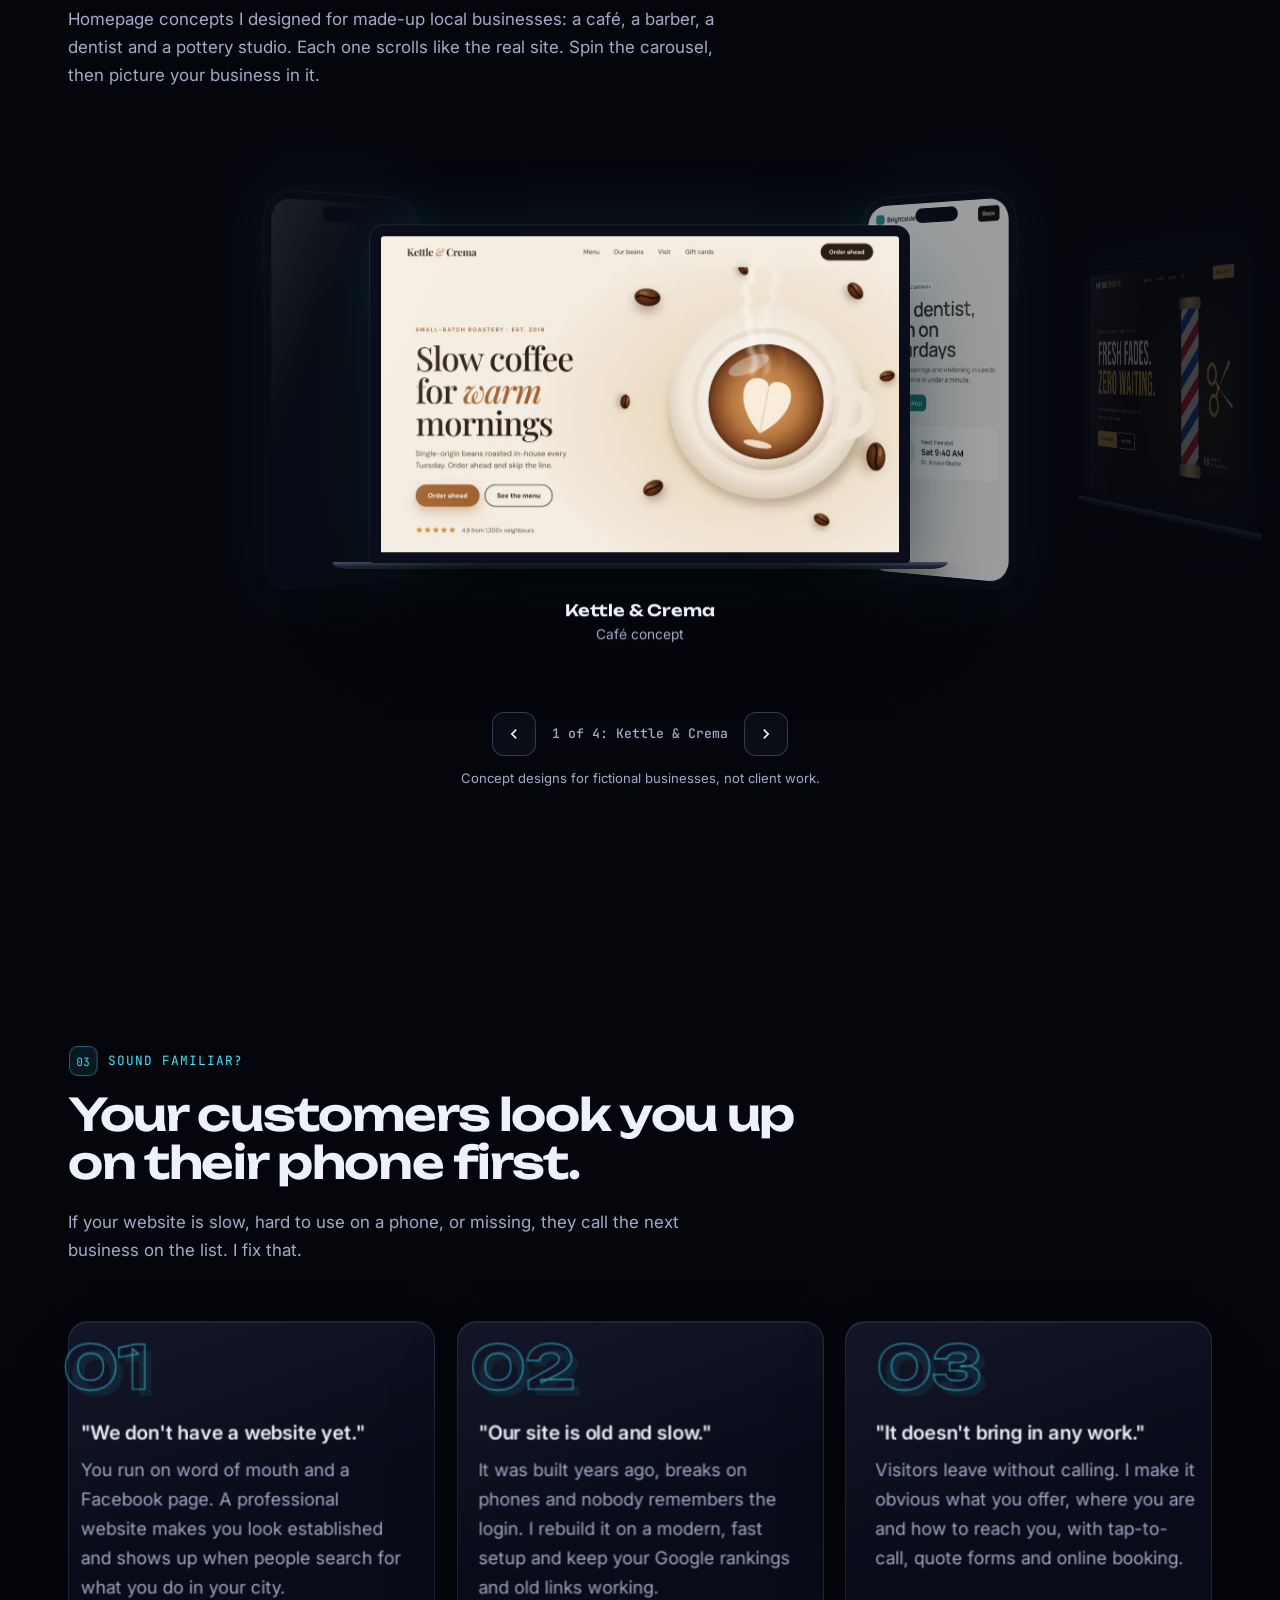
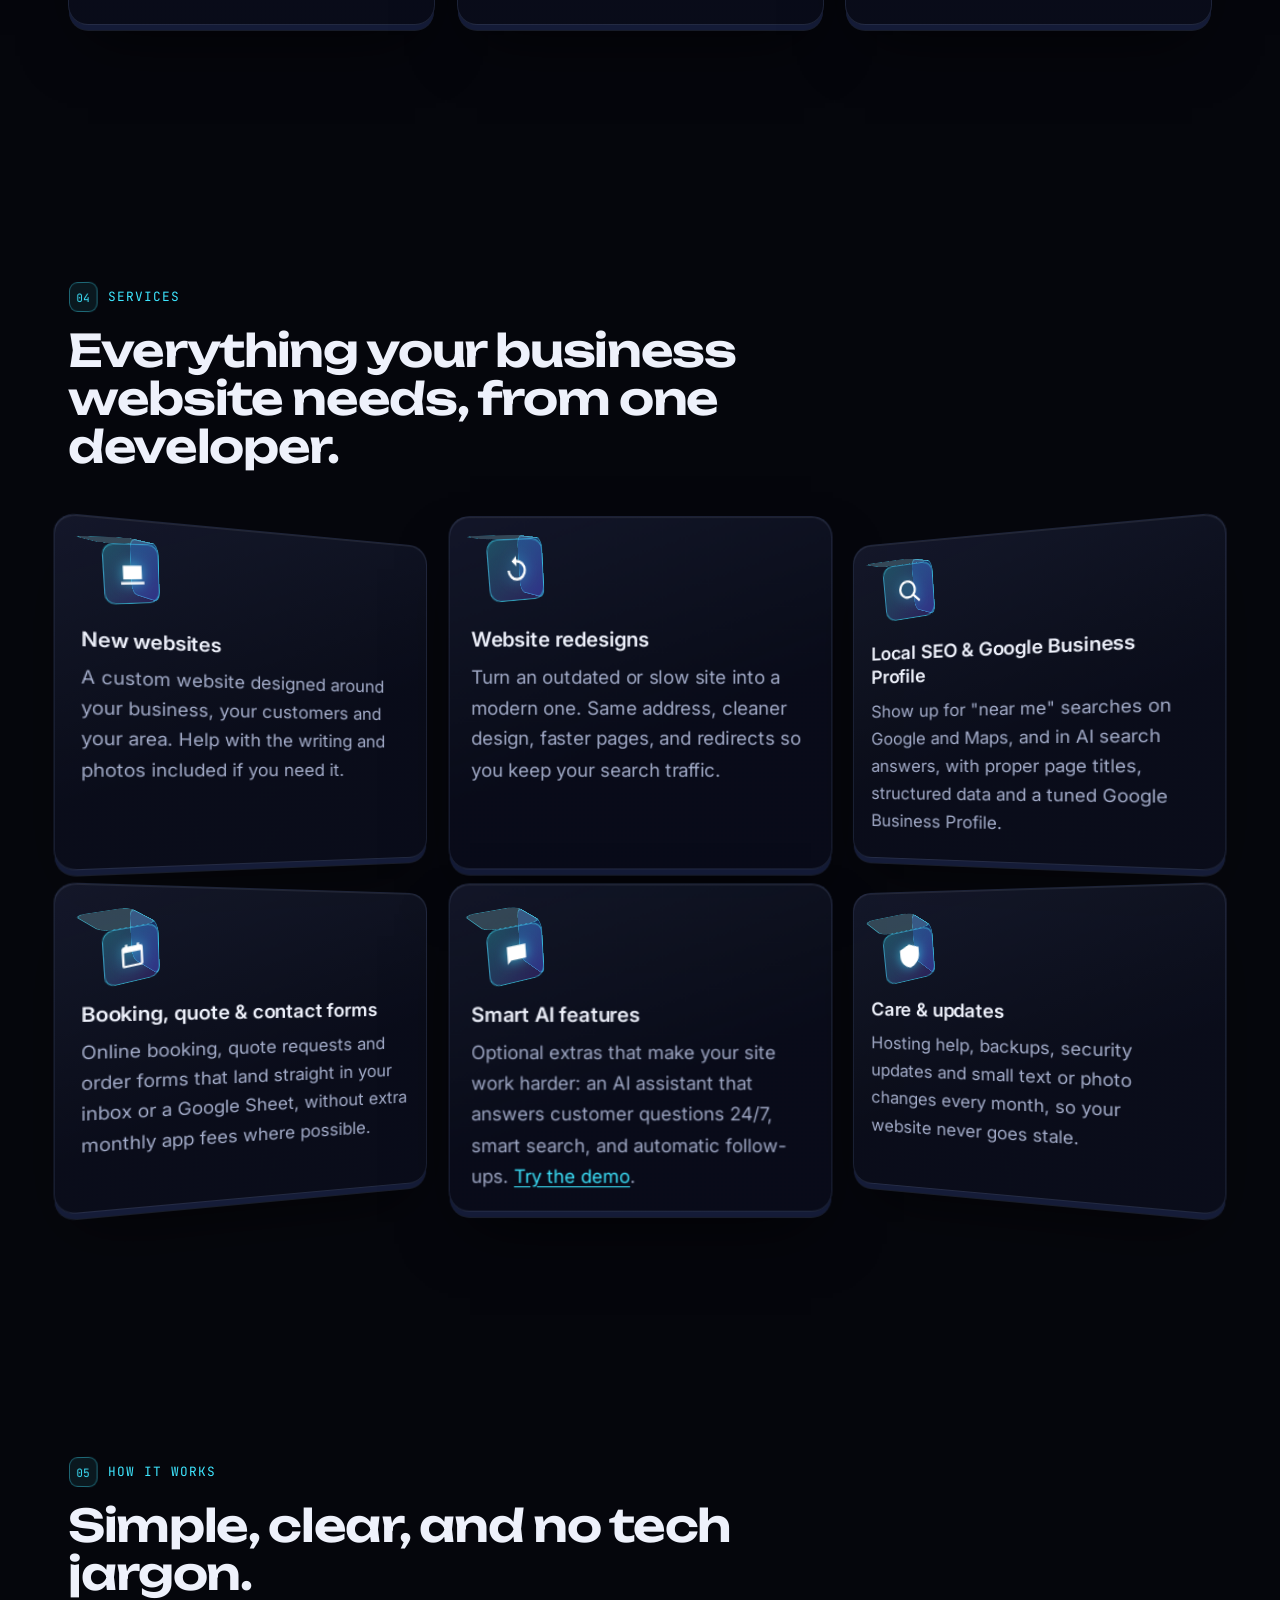
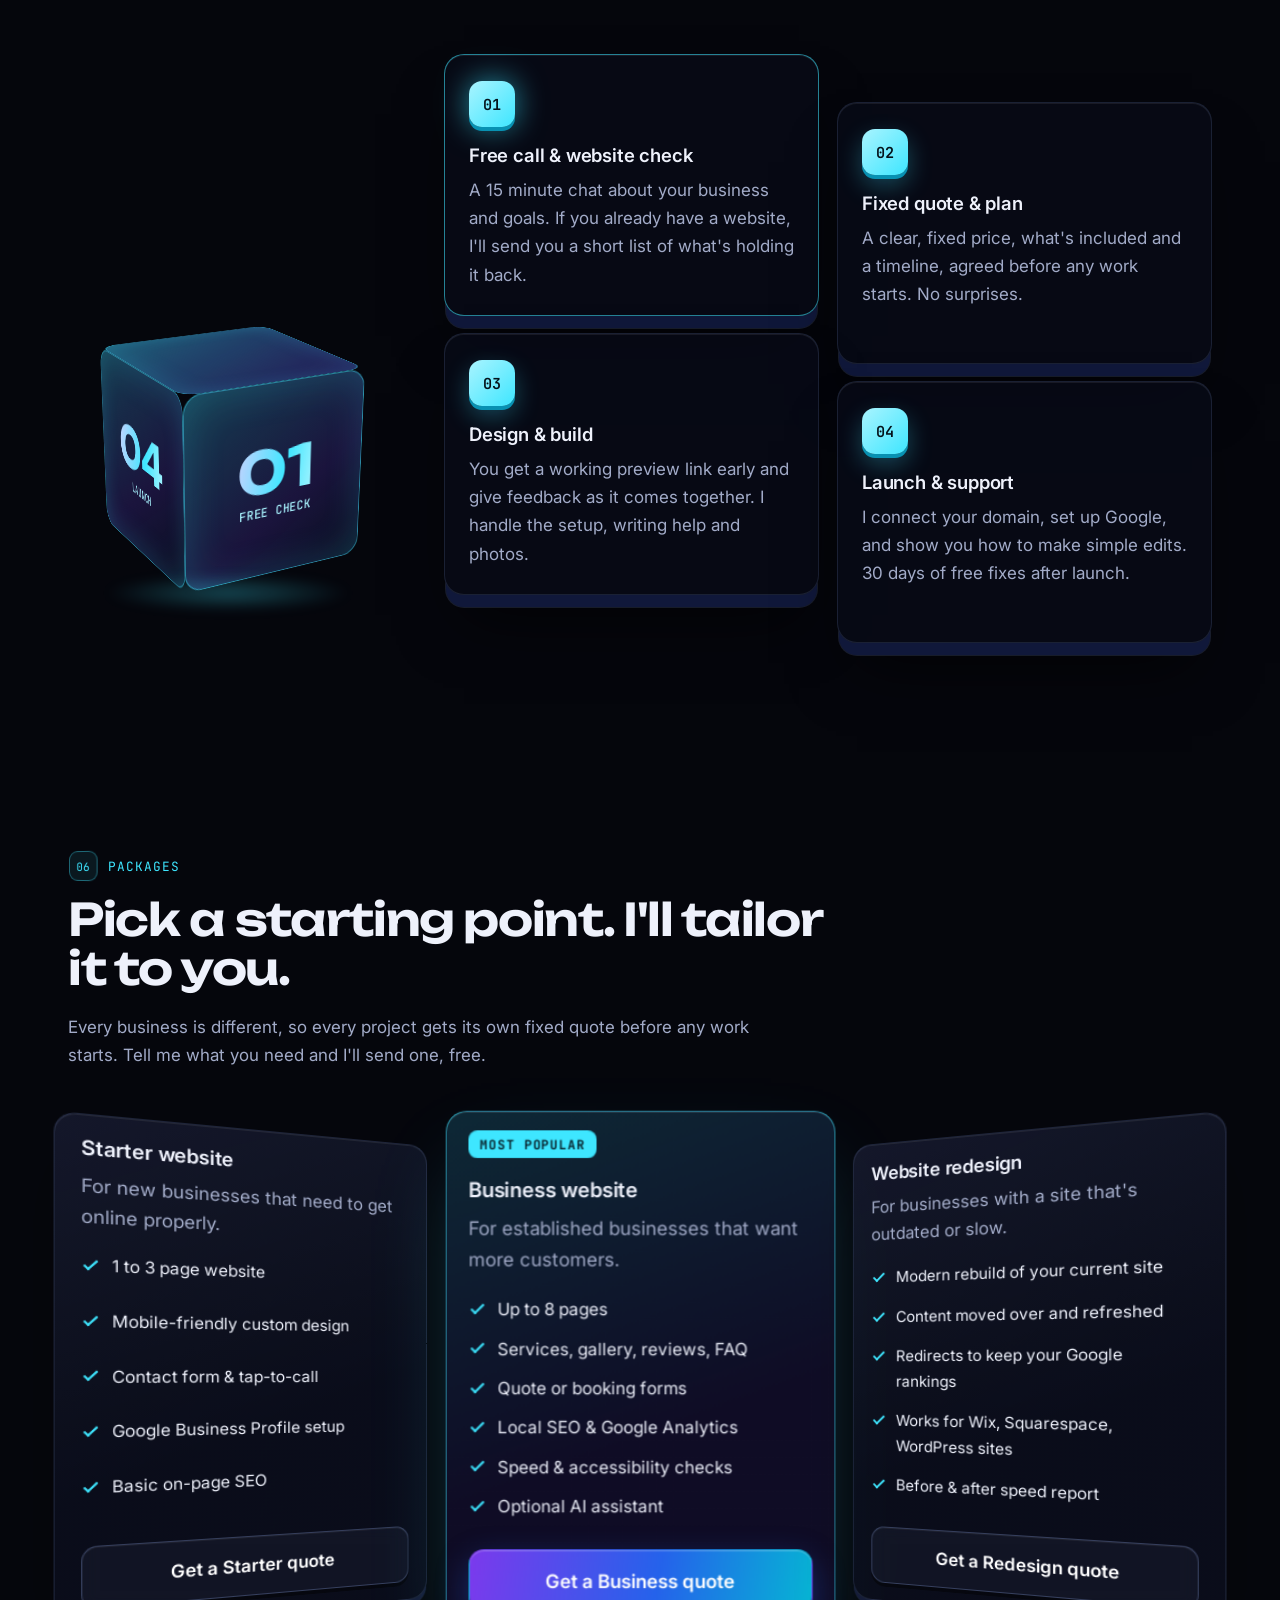
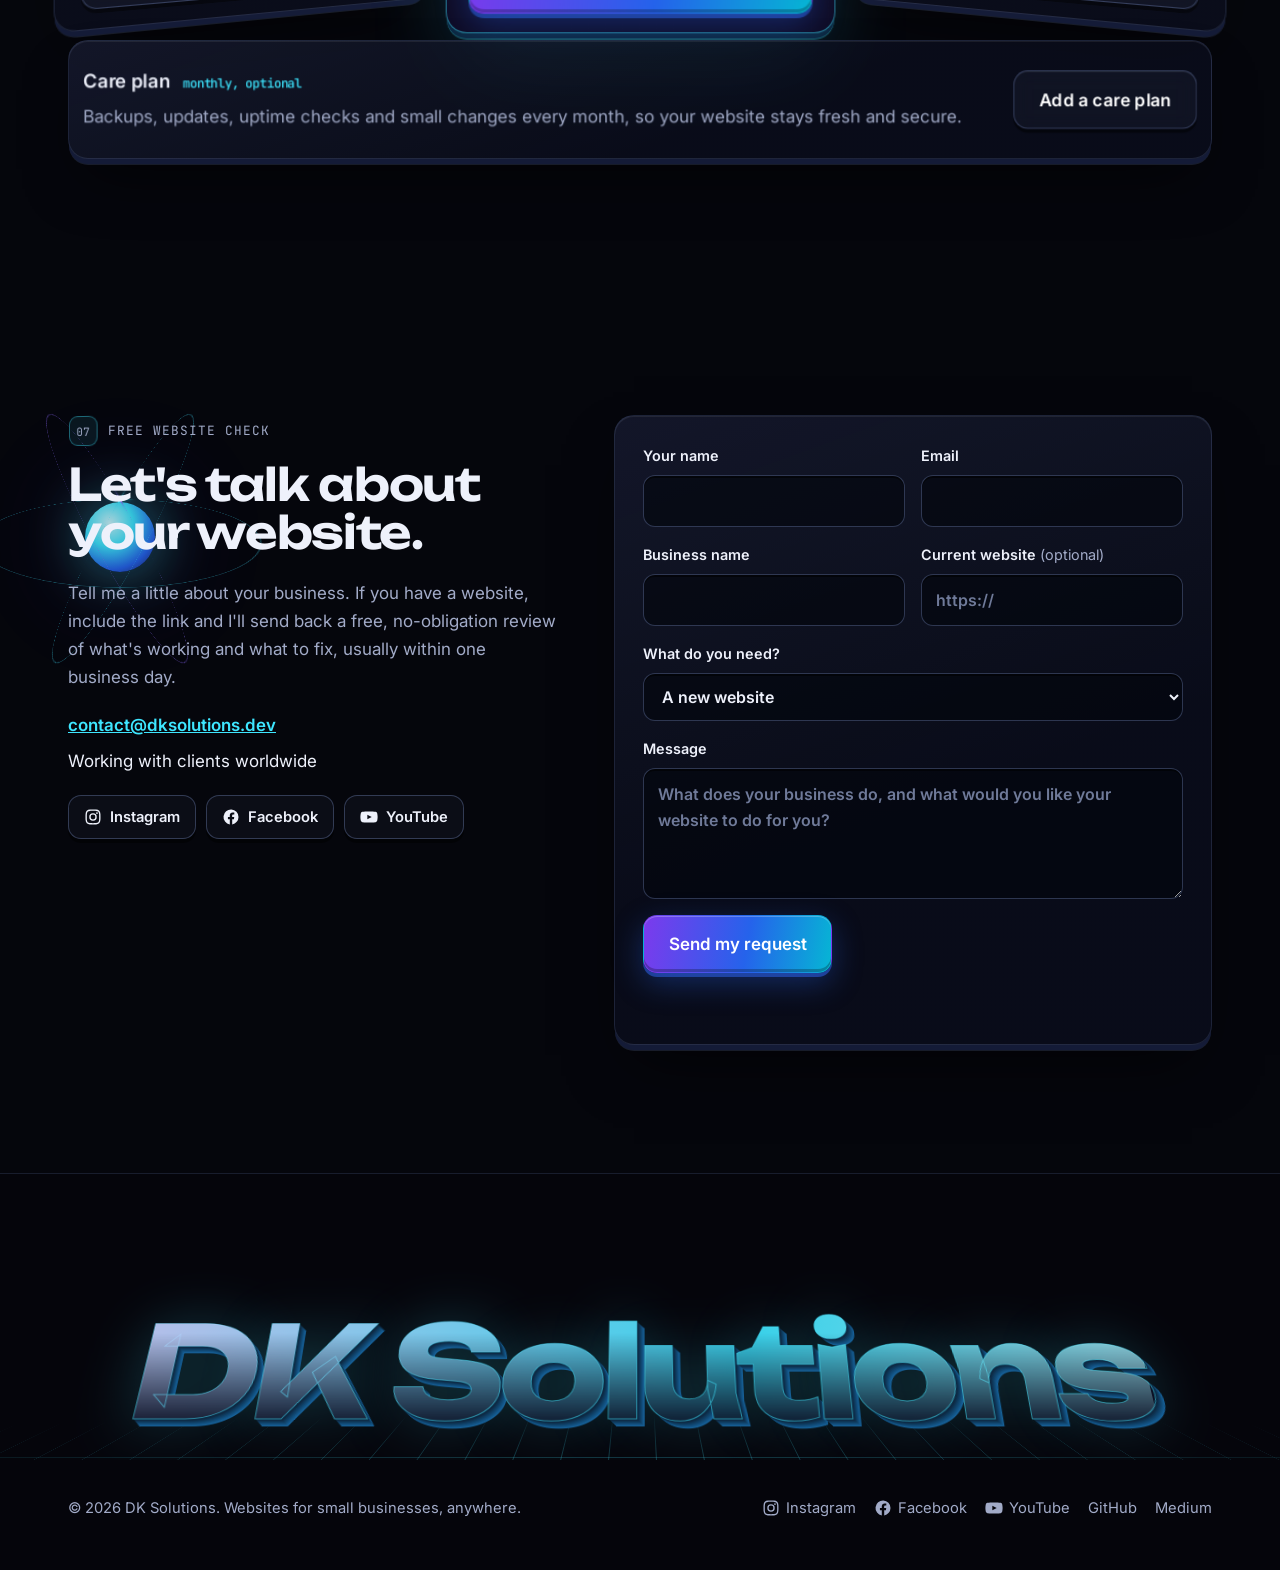
==== commit 6a0eb695: "Remove the FAQ section Drops the FAQ section, its nav link and its styles, and renumbers the contact" ====
--- a/index.html
+++ b/index.html
@@ -19,7 +19,7 @@
 <link rel="preconnect" href="https://fonts.googleapis.com">
 <link rel="preconnect" href="https://fonts.gstatic.com" crossorigin>
 <link rel="stylesheet" href="https://fonts.googleapis.com/css2?family=Unbounded:wght@500;600;700&family=Inter:wght@400;500;600&family=JetBrains+Mono:wght@500&display=swap">
-<link rel="stylesheet" href="assets/css/style.css?v=8">
+<link rel="stylesheet" href="assets/css/style.css?v=9">
 <script type="application/ld+json">
 {"@context":"https://schema.org","@type":"ProfessionalService","name":"DK Solutions","url":"https://dksolutions.dev/","email":"contact@dksolutions.dev","description":"Website design and development for small businesses anywhere: new websites, redesigns, local SEO and smart AI features.","areaServed":"Worldwide","sameAs":["https://www.instagram.com/dksolutions.dev/","https://www.facebook.com/profile.php?id=61596513503412","https://www.youtube.com/@dksolutionsdev"],"founder":{"@type":"Person","name":"Deep Patel","sameAs":["https://github.com/deep-0301","https://medium.com/@deep0301"]}}
 </script>
@@ -41,7 +41,6 @@
       <a href="#services">Services</a>
       <a href="#process">Process</a>
       <a href="#packages">Packages</a>
-      <a href="#faq">FAQ</a>
       <a class="btn btn-sm" href="#contact">Free website check</a>
     </nav>
     <button class="icon-btn motion-btn" type="button" data-motion-toggle aria-pressed="false" aria-label="Pause motion" title="Pause motion">
@@ -361,54 +360,11 @@
   </div>
 </section>
 
-<section class="section" id="faq">
-  <div class="wrap narrow">
-    <div class="section-head">
-      <p class="eyebrow"><span>07</span> FAQ</p>
-      <h2>Questions business owners ask me.</h2>
-    </div>
-    <div class="faq">
-      <details>
-        <summary>How long does a website take?</summary>
-        <p>Most Starter sites are live in about 2 weeks and Business sites in 3 to 4 weeks. The biggest factor is gathering your text and photos, and I can help with both.</p>
-      </details>
-      <details>
-        <summary>I already have a Wix, Squarespace or WordPress site. Can you help?</summary>
-        <p>Yes. I can improve what you have, or redesign it on something faster and cheaper to run. The free website check will tell you which makes more sense.</p>
-      </details>
-      <details>
-        <summary>What are the ongoing costs?</summary>
-        <p>Usually just your domain name, which is a small yearly fee. Many small business sites can be hosted for very little or nothing. The care plan is optional.</p>
-      </details>
-      <details>
-        <summary>Can I update the site myself?</summary>
-        <p>Yes. I'll show you how to change text, photos and hours. If you'd rather not, the care plan covers small changes every month.</p>
-      </details>
-      <details>
-        <summary>Do I need the AI features?</summary>
-        <p>No, they're optional. Every website works great without them. If your business gets lots of repeat questions or after-hours enquiries, an AI assistant can save you time and catch leads you'd otherwise miss.</p>
-      </details>
-      <details>
-        <summary>Can you make it bilingual?</summary>
-        <p>Yes. I can build your website in English plus another language, such as French or Spanish, with a language switch.</p>
-      </details>
-      <details>
-        <summary>Will my site meet accessibility rules?</summary>
-        <p>I build to WCAG 2.1 AA, the standard most accessibility laws refer to, including the ADA in the US, AODA in Ontario and the European Accessibility Act: readable contrast, keyboard navigation, image descriptions and properly labelled forms.</p>
-      </details>
-      <details>
-        <summary>Do you only work with businesses in Canada?</summary>
-        <p>No. I'm based in Ottawa, Canada, and happy to meet locally, but I work with small businesses anywhere in the world over email, phone and video calls.</p>
-      </details>
-    </div>
-  </div>
-</section>
-
 <section class="section contact" id="contact">
   <div class="orbit" aria-hidden="true"><div class="core"></div><i class="o1"><b></b></i><i class="o2"><b></b></i><i class="o3"><b></b></i></div>
   <div class="wrap contact-grid">
     <div class="contact-copy">
-      <p class="eyebrow"><span>08</span> Free website check</p>
+      <p class="eyebrow"><span>07</span> Free website check</p>
       <h2>Let's talk about your website.</h2>
       <p>Tell me a little about your business. If you have a website, include the link and I'll send back a free, no-obligation review of what's working and what to fix, usually within one business day.</p>
       <ul class="contact-list">
@@ -494,6 +450,6 @@
 <script type="importmap">
 {"imports":{"three":"./assets/vendor/three/three.module.min.js"}}
 </script>
-<script src="assets/js/main.js?v=8" defer></script>
+<script src="assets/js/main.js?v=9" defer></script>
 </body>
 </html>
--- a/assets/css/style.css
+++ b/assets/css/style.css
@@ -259,16 +259,6 @@
 .care h3 span { font: 500 .78rem var(--mono); color: var(--accent); margin-left: 8px; }
 .care > div { flex: 1 1 320px; }
 
-/* FAQ */
-.faq { display: grid; gap: 12px; perspective: 1200px; }
-.faq details { padding: 0 22px; border-radius: 16px; border: 1px solid var(--line); background: rgba(8, 11, 24, .72); box-shadow: 0 4px 0 -1px #10183a, 0 4px 0 0 var(--line); transition: border-color .2s, transform .35s var(--spring); }
-.faq details:hover { transform: translateZ(14px); }
-.faq details[open] { border-color: rgba(62, 230, 255, .45); }
-.faq summary { cursor: pointer; list-style: none; padding: 19px 36px 19px 0; font-weight: 600; position: relative; }
-.faq summary::-webkit-details-marker { display: none; }
-.faq summary::after { content: ""; position: absolute; right: 2px; top: 50%; width: 12px; height: 12px; margin-top: -8px; border-right: 2px solid var(--accent); border-bottom: 2px solid var(--accent); transform: rotate(45deg); transition: transform .35s var(--spring); }
-.faq details[open] summary::after { transform: rotate(225deg); margin-top: -2px; }
-.faq details p { color: var(--muted); margin: 0 0 20px; }
 
 /* Contact */
 .contact-grid { display: grid; gap: 36px; align-items: start; }
@@ -471,9 +461,6 @@
 .orbit i { transform: var(--tilt); }
 @media (max-width: 939px) { .orbit { left: auto; right: -110px; top: 10px; width: 260px; height: 260px; opacity: .55; } }
 
-/* FAQ answers fold down in 3D */
-.faq details[open] p { transform-origin: 50% 0; animation: foldDown .55s var(--spring); }
-@keyframes foldDown { from { opacity: 0; transform: perspective(600px) rotateX(-75deg); } }
 
 /* Footer: a giant extruded 3D wordmark standing on a glowing floor */
 .wordmark-stage { position: relative; height: clamp(120px, 20vw, 260px); perspective: 900px; display: grid; place-items: end center; overflow: hidden; margin-bottom: 26px; }
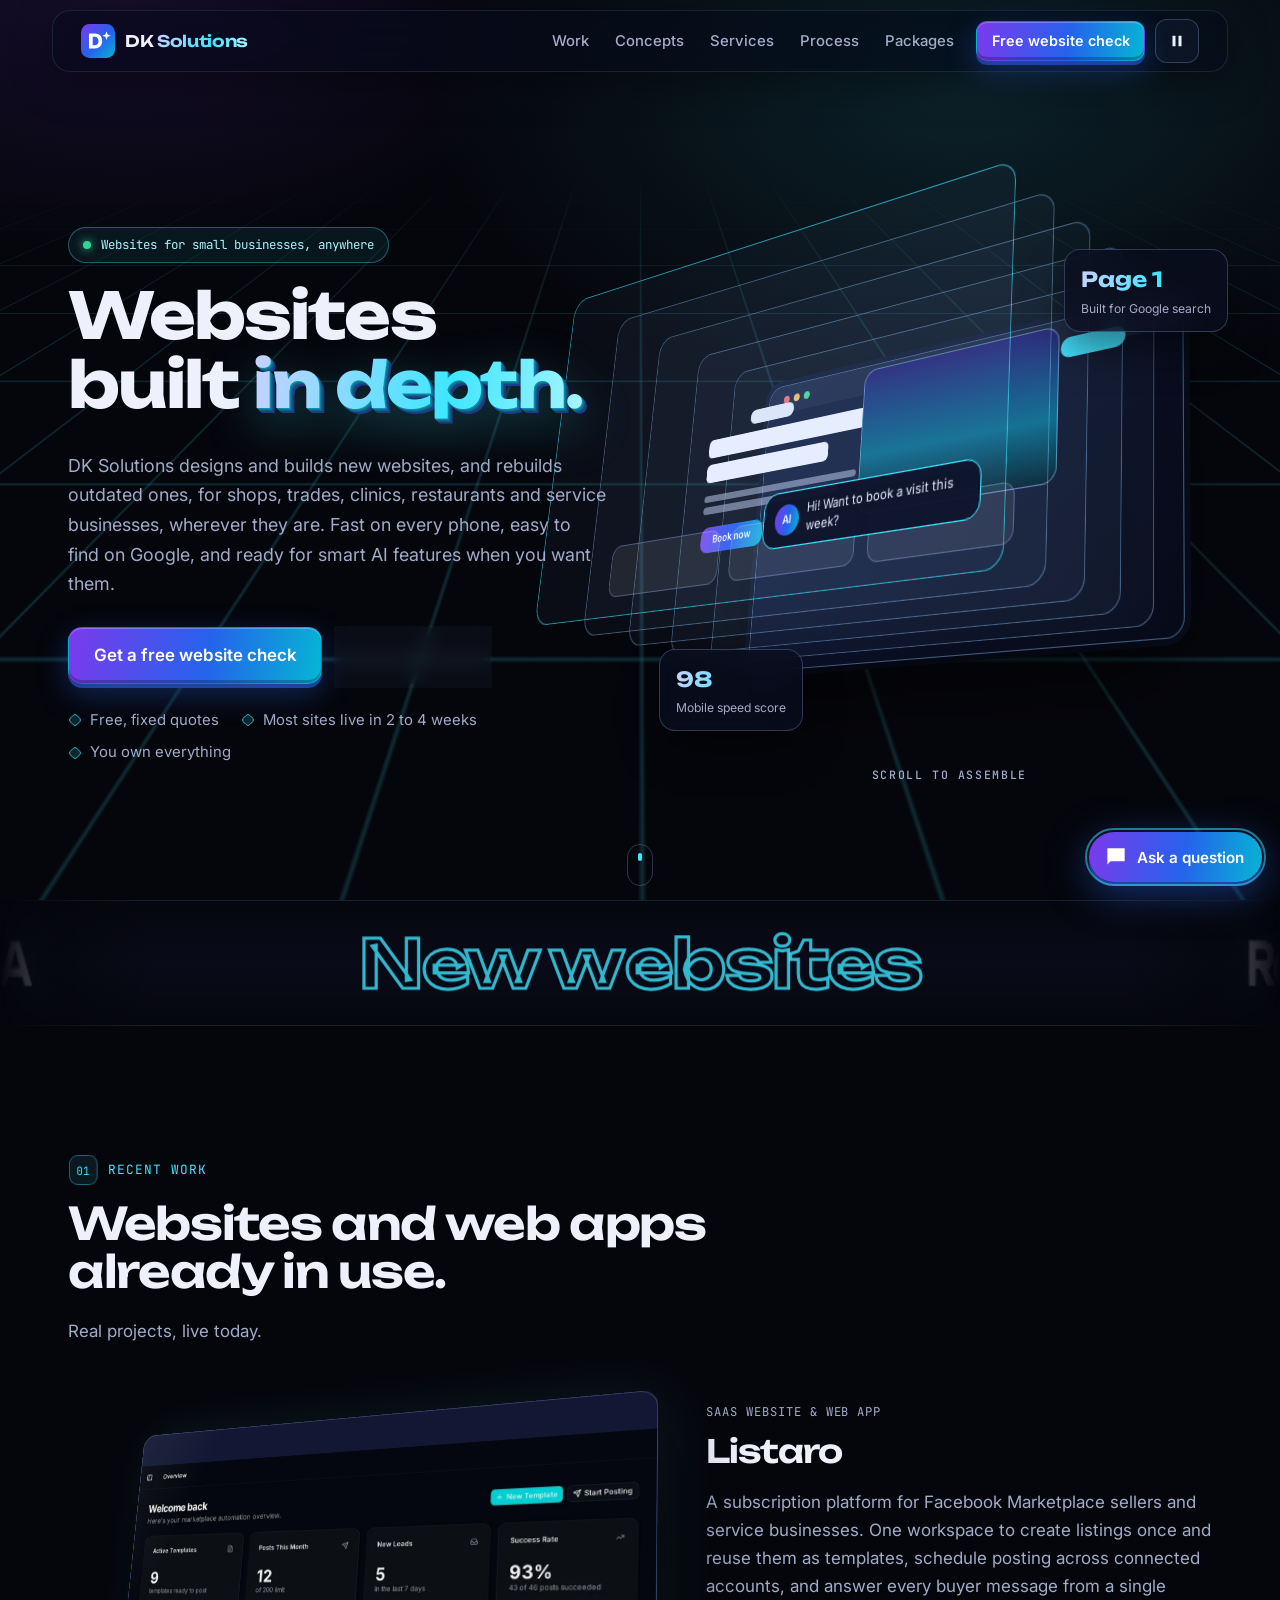
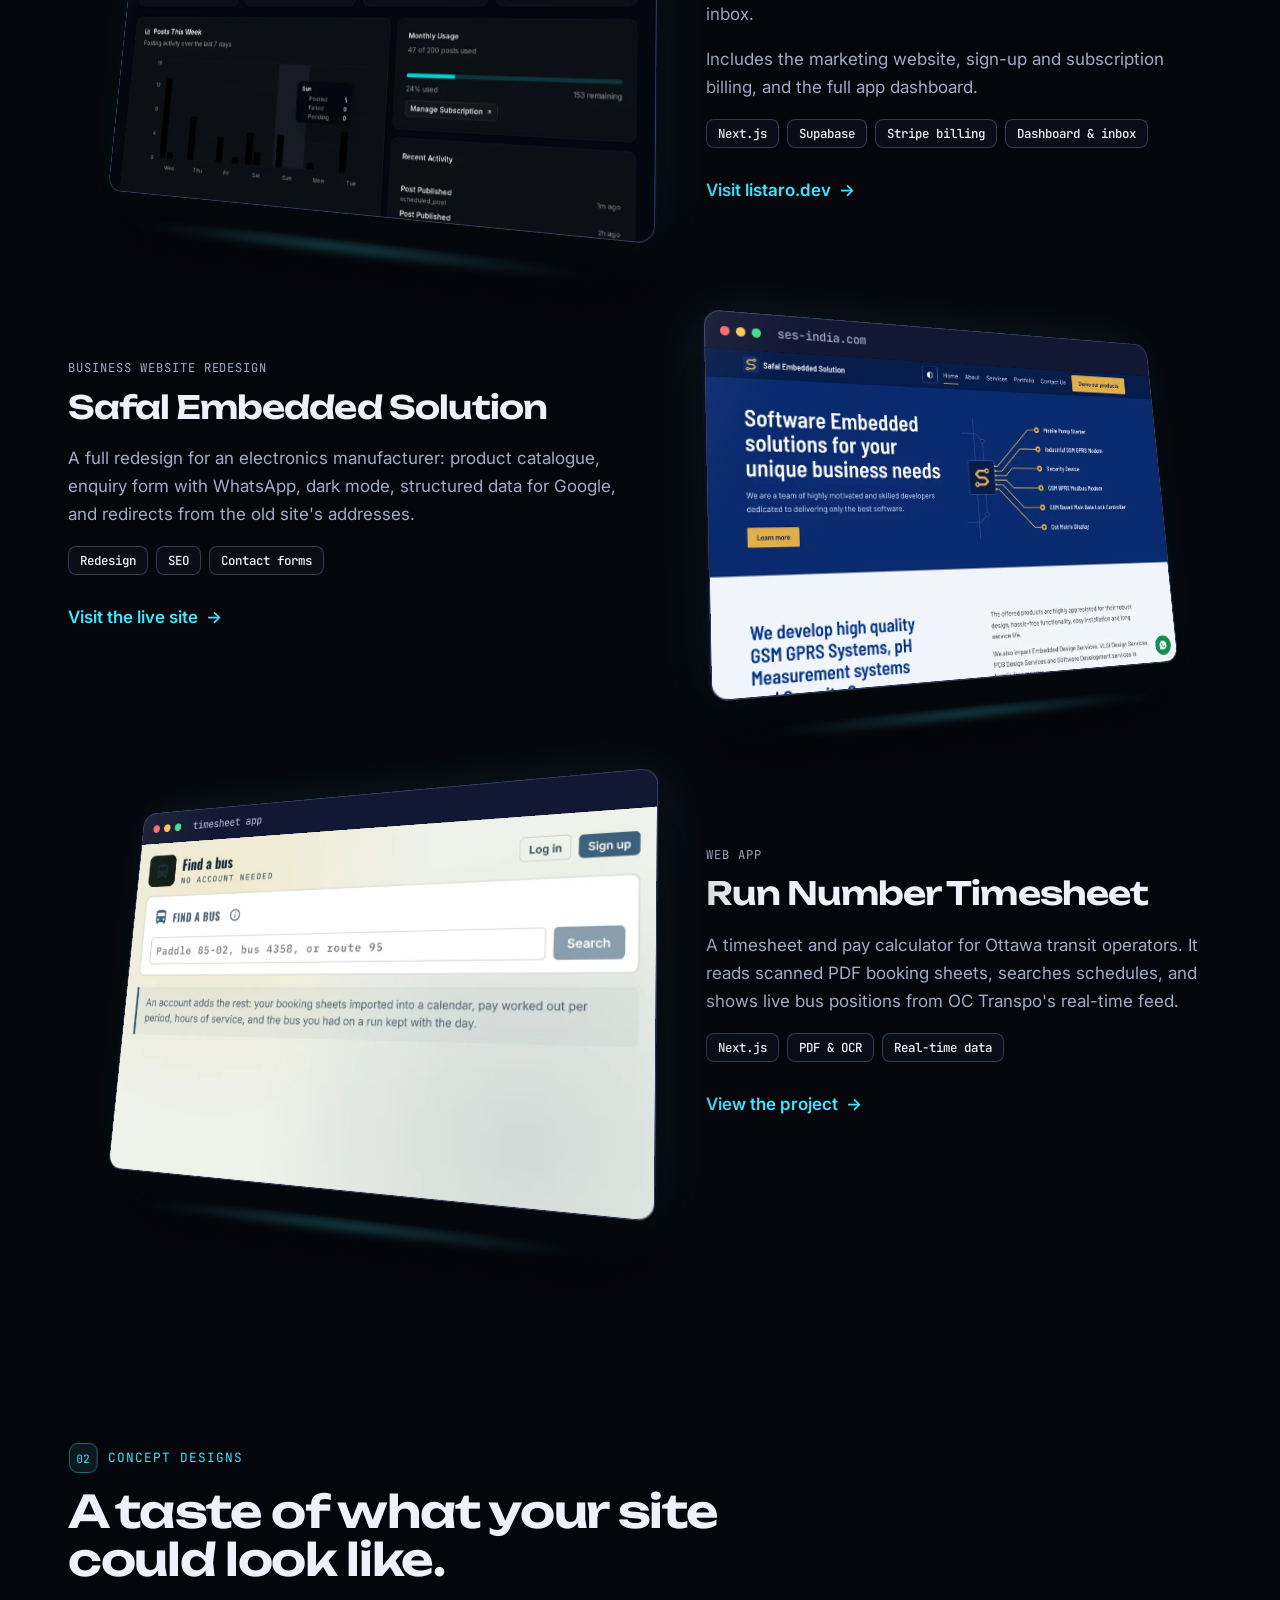
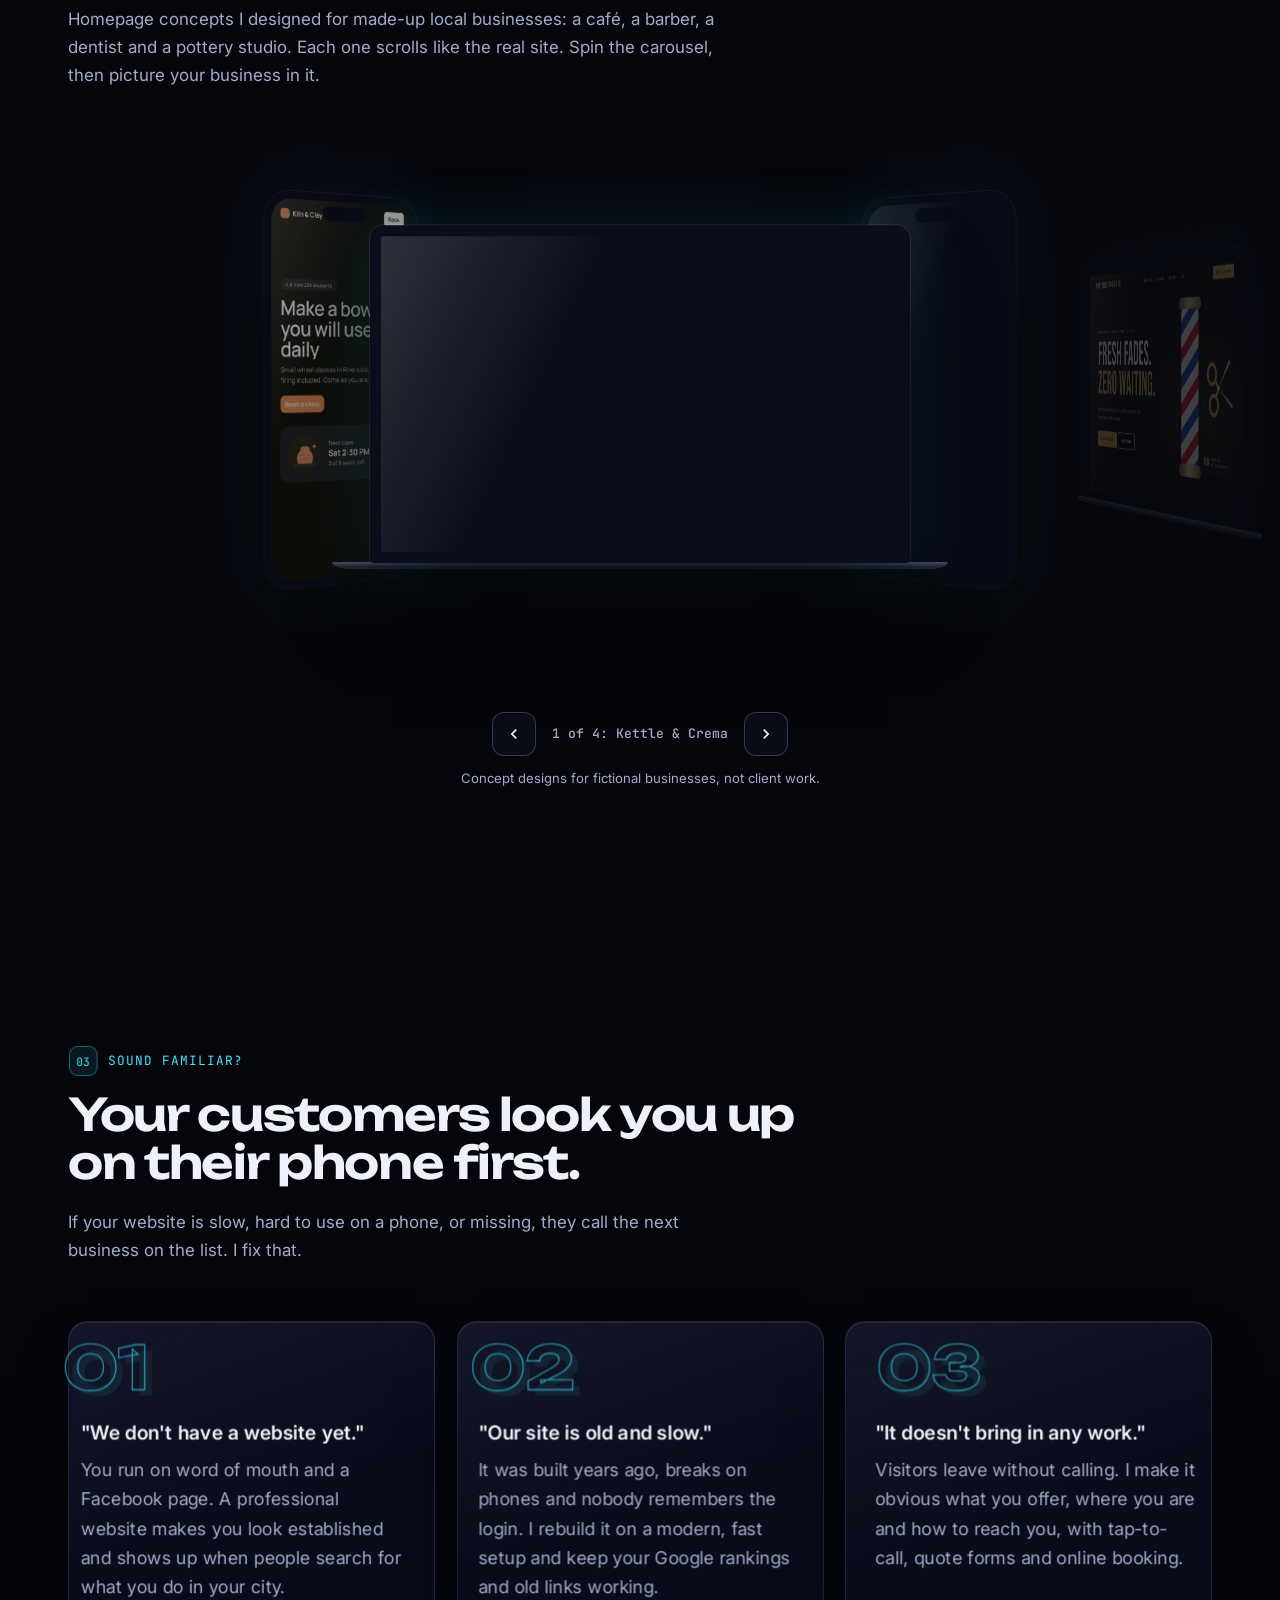
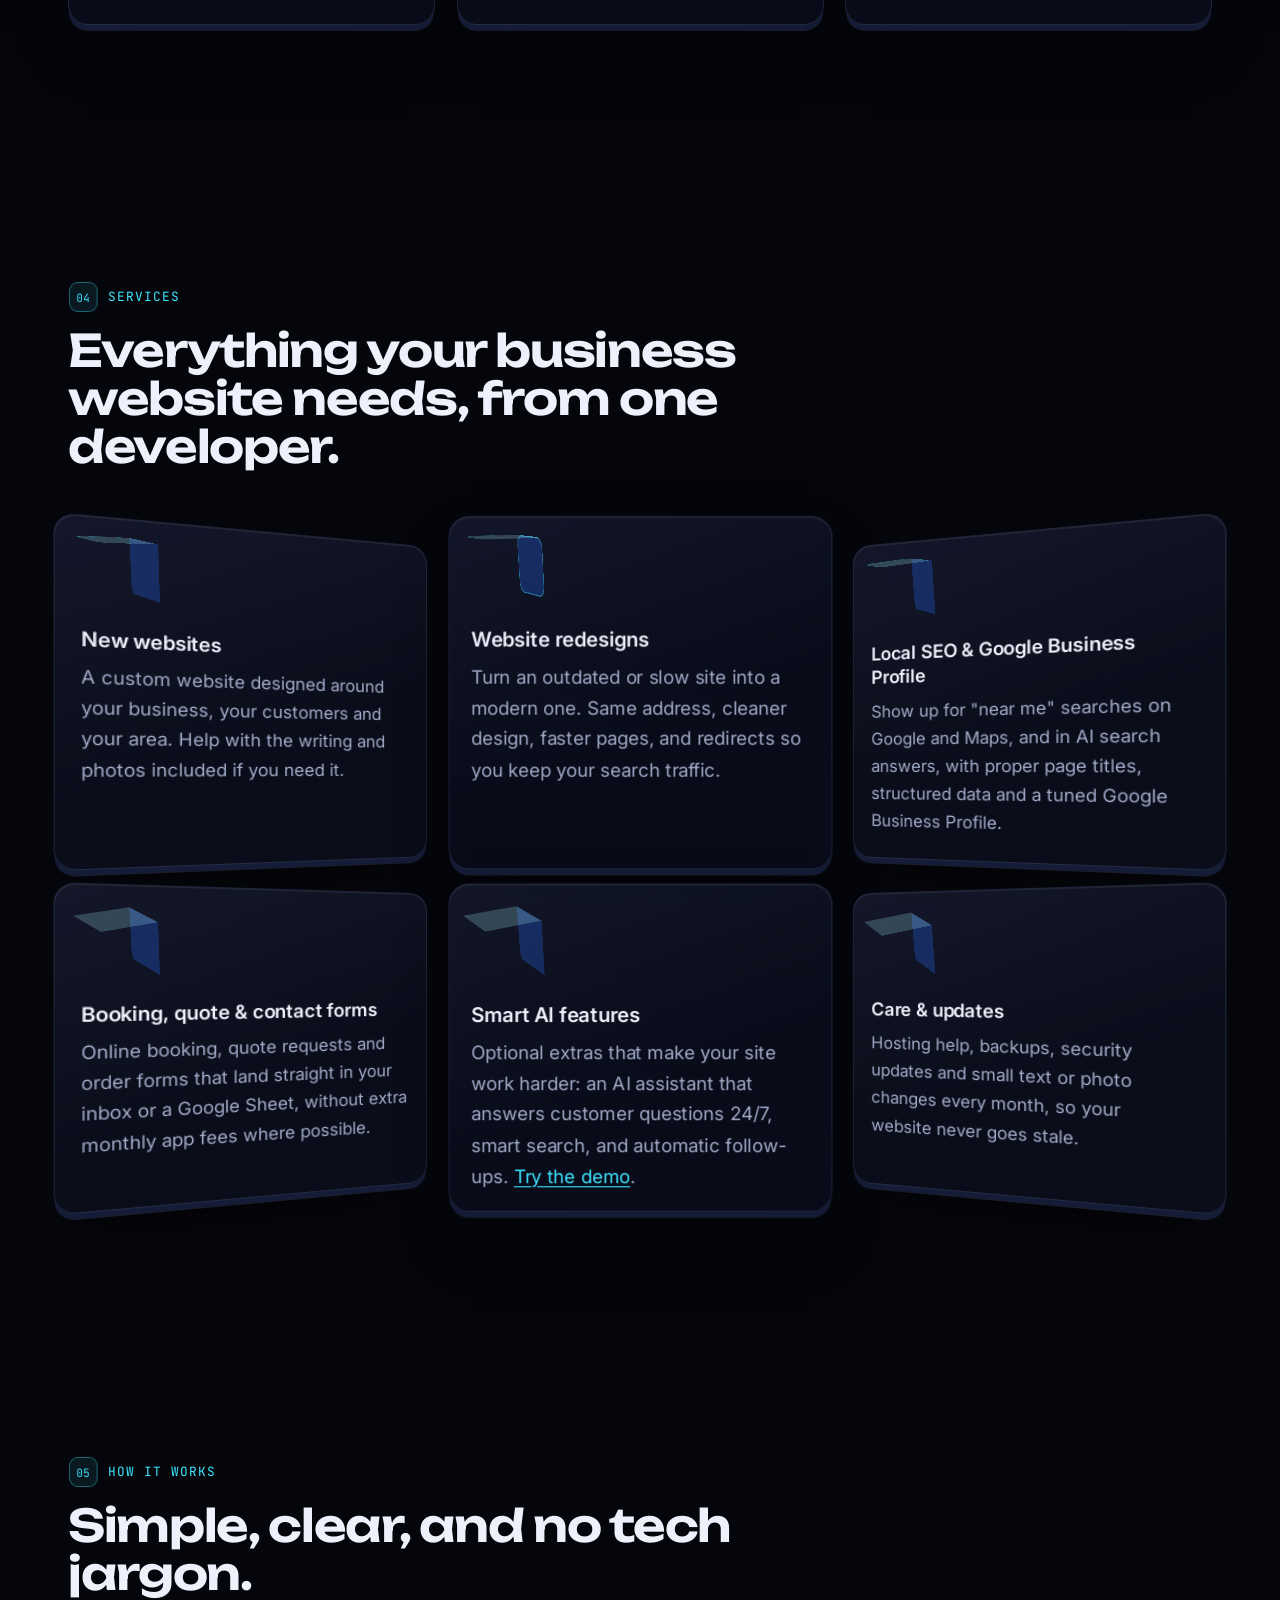
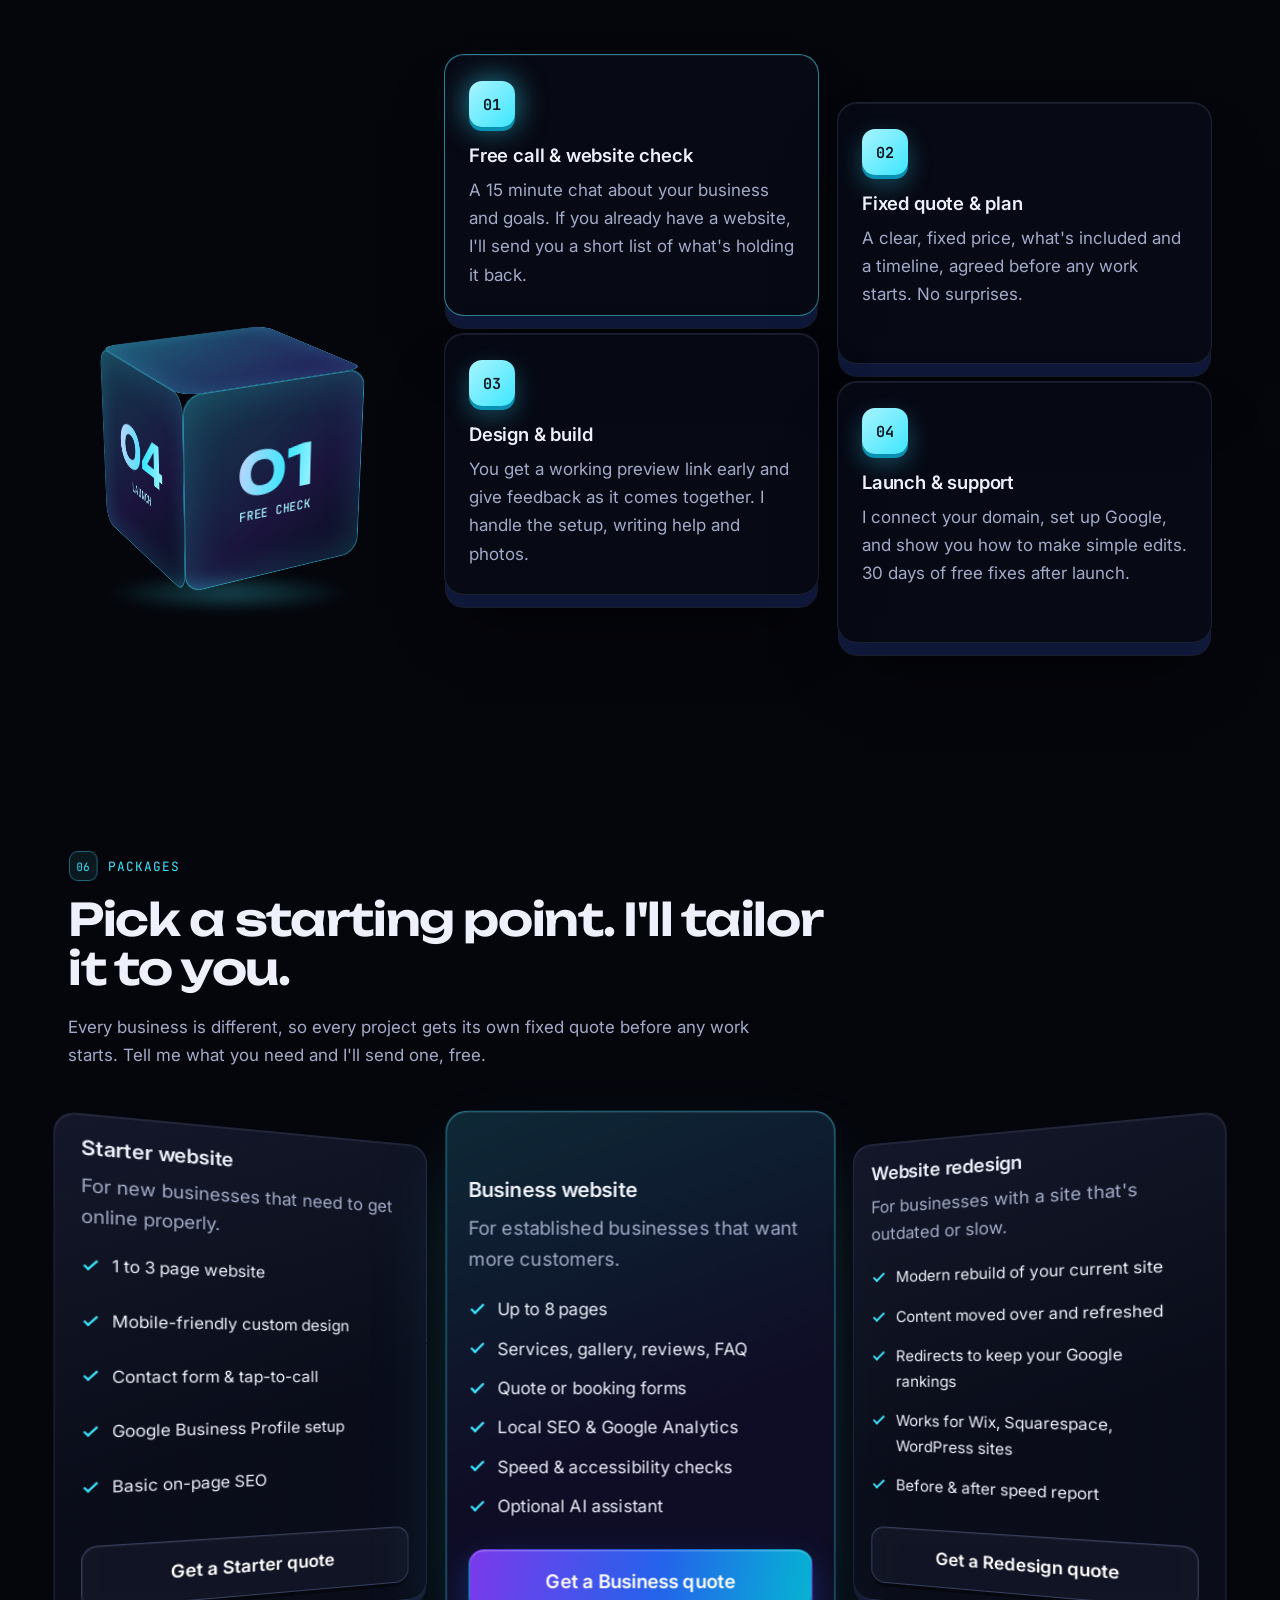
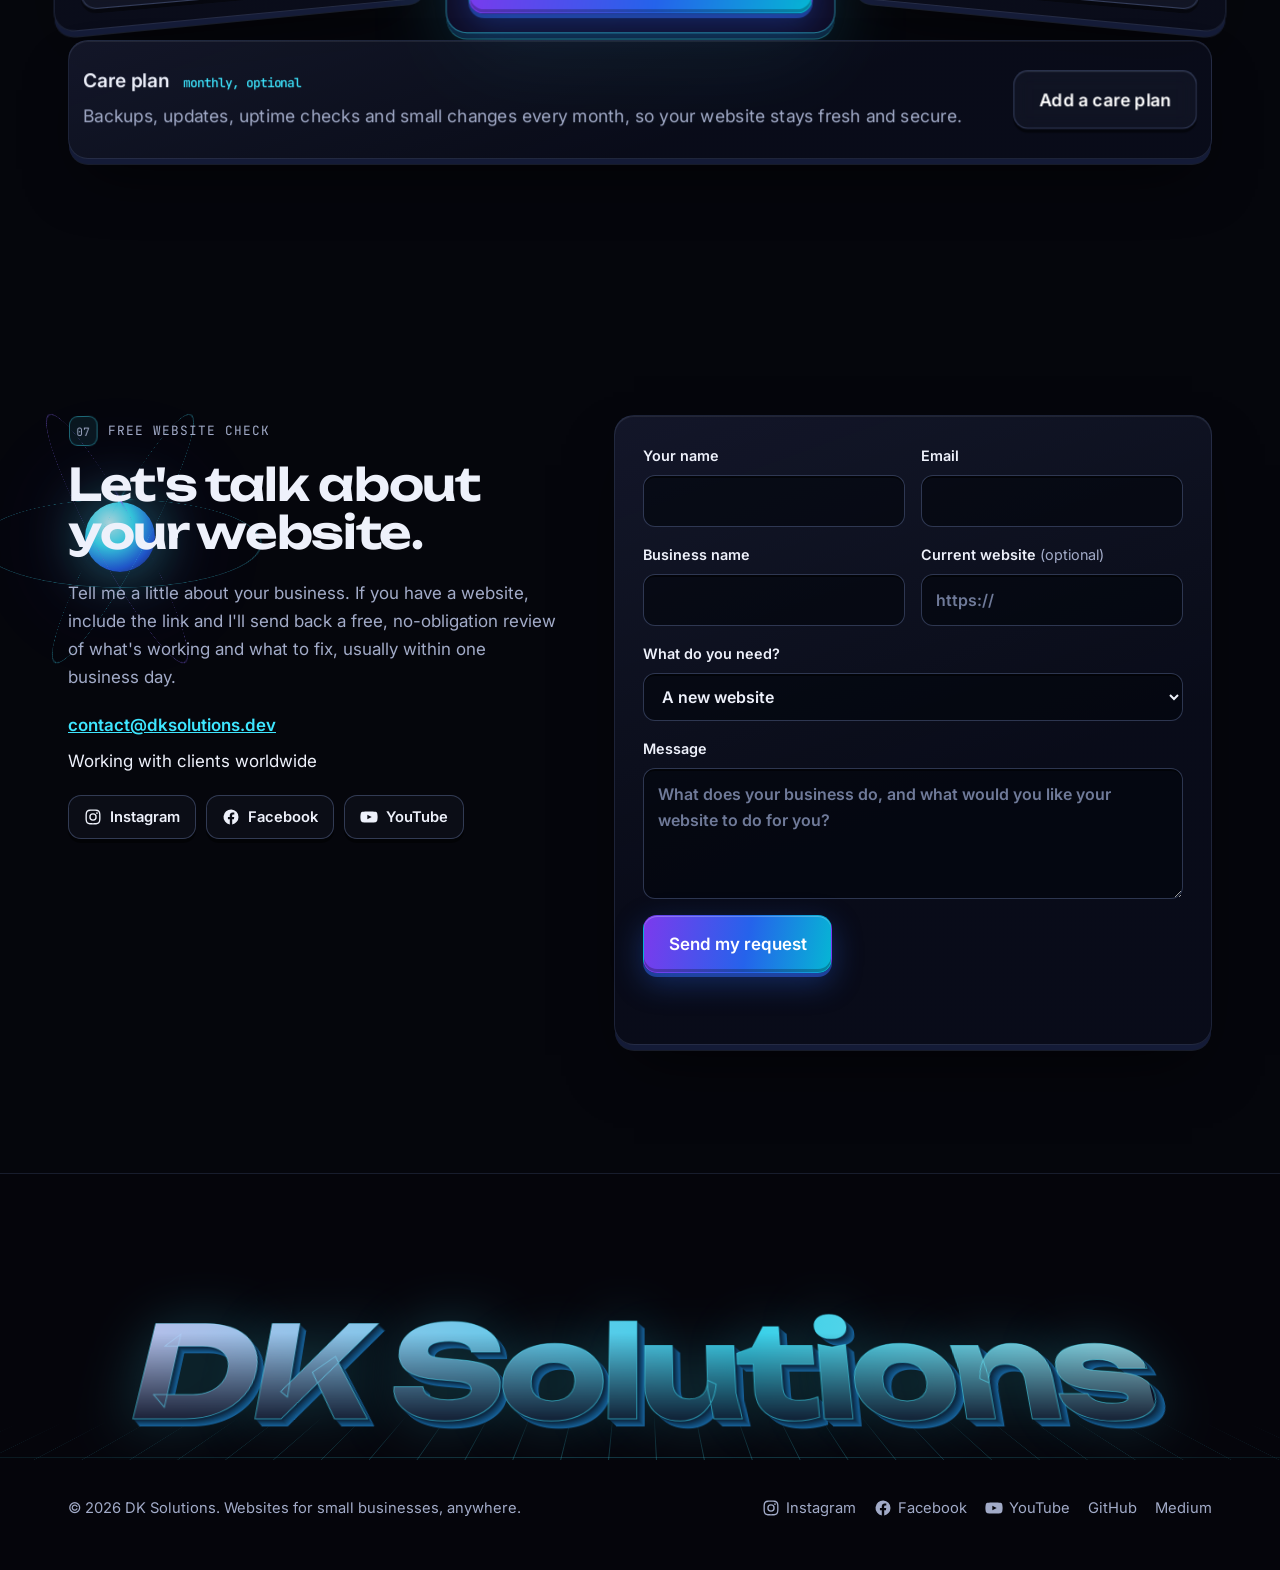
==== commit aee189d4: "Concept carousel moves on by itself, even with the mouse over it The carousel no longer stops while " ====
--- a/index.html
+++ b/index.html
@@ -19,7 +19,7 @@
 <link rel="preconnect" href="https://fonts.googleapis.com">
 <link rel="preconnect" href="https://fonts.gstatic.com" crossorigin>
 <link rel="stylesheet" href="https://fonts.googleapis.com/css2?family=Unbounded:wght@500;600;700&family=Inter:wght@400;500;600&family=JetBrains+Mono:wght@500&display=swap">
-<link rel="stylesheet" href="assets/css/style.css?v=9">
+<link rel="stylesheet" href="assets/css/style.css?v=10">
 <script type="application/ld+json">
 {"@context":"https://schema.org","@type":"ProfessionalService","name":"DK Solutions","url":"https://dksolutions.dev/","email":"contact@dksolutions.dev","description":"Website design and development for small businesses anywhere: new websites, redesigns, local SEO and smart AI features.","areaServed":"Worldwide","sameAs":["https://www.instagram.com/dksolutions.dev/","https://www.facebook.com/profile.php?id=61596513503412","https://www.youtube.com/@dksolutionsdev"],"founder":{"@type":"Person","name":"Deep Patel","sameAs":["https://github.com/deep-0301","https://medium.com/@deep0301"]}}
 </script>
@@ -450,6 +450,6 @@
 <script type="importmap">
 {"imports":{"three":"./assets/vendor/three/three.module.min.js"}}
 </script>
-<script src="assets/js/main.js?v=9" defer></script>
+<script src="assets/js/main.js?v=10" defer></script>
 </body>
 </html>
--- a/assets/css/style.css
+++ b/assets/css/style.css
@@ -389,8 +389,8 @@
 .c-screen { position: relative; overflow: hidden; background: #0b0e1a; box-shadow: 0 50px 90px -20px rgba(0,0,0,.8), 0 0 0 1px rgba(255,255,255,.08), 0 0 70px rgba(62, 230, 255, .12); }
 .c-screen img { width: 100%; height: 100%; object-fit: cover; object-position: 50% 0%; }
 /* the front concept scrolls through its whole page like a real visit, then the carousel moves on */
-.cslide.is-front .c-screen img { animation: siteScrollL 10s var(--ease, ease-in-out) 1s infinite; }
-.cslide.phone.is-front .c-screen img { animation-name: siteScrollP; animation-duration: 13s; }
+.cslide.is-front .c-screen img { animation: siteScrollL 7s ease-in-out .8s infinite; }
+.cslide.phone.is-front .c-screen img { animation-name: siteScrollP; animation-duration: 9s; }
 @keyframes siteScrollL { 0%, 10% { object-position: 50% 0%; } 34%, 50% { object-position: 50% 62%; } 74%, 94% { object-position: 50% 100%; } 100% { object-position: 50% 0%; } }
 @keyframes siteScrollP { 0%, 8% { object-position: 50% 0%; } 22%, 34% { object-position: 50% 33.34%; } 48%, 60% { object-position: 50% 66.67%; } 74%, 94% { object-position: 50% 100%; } 100% { object-position: 50% 0%; } }
 .c-screen::after { content: ""; position: absolute; inset: 0; background: linear-gradient(115deg, rgba(255,255,255,.14), transparent 35%); pointer-events: none; }
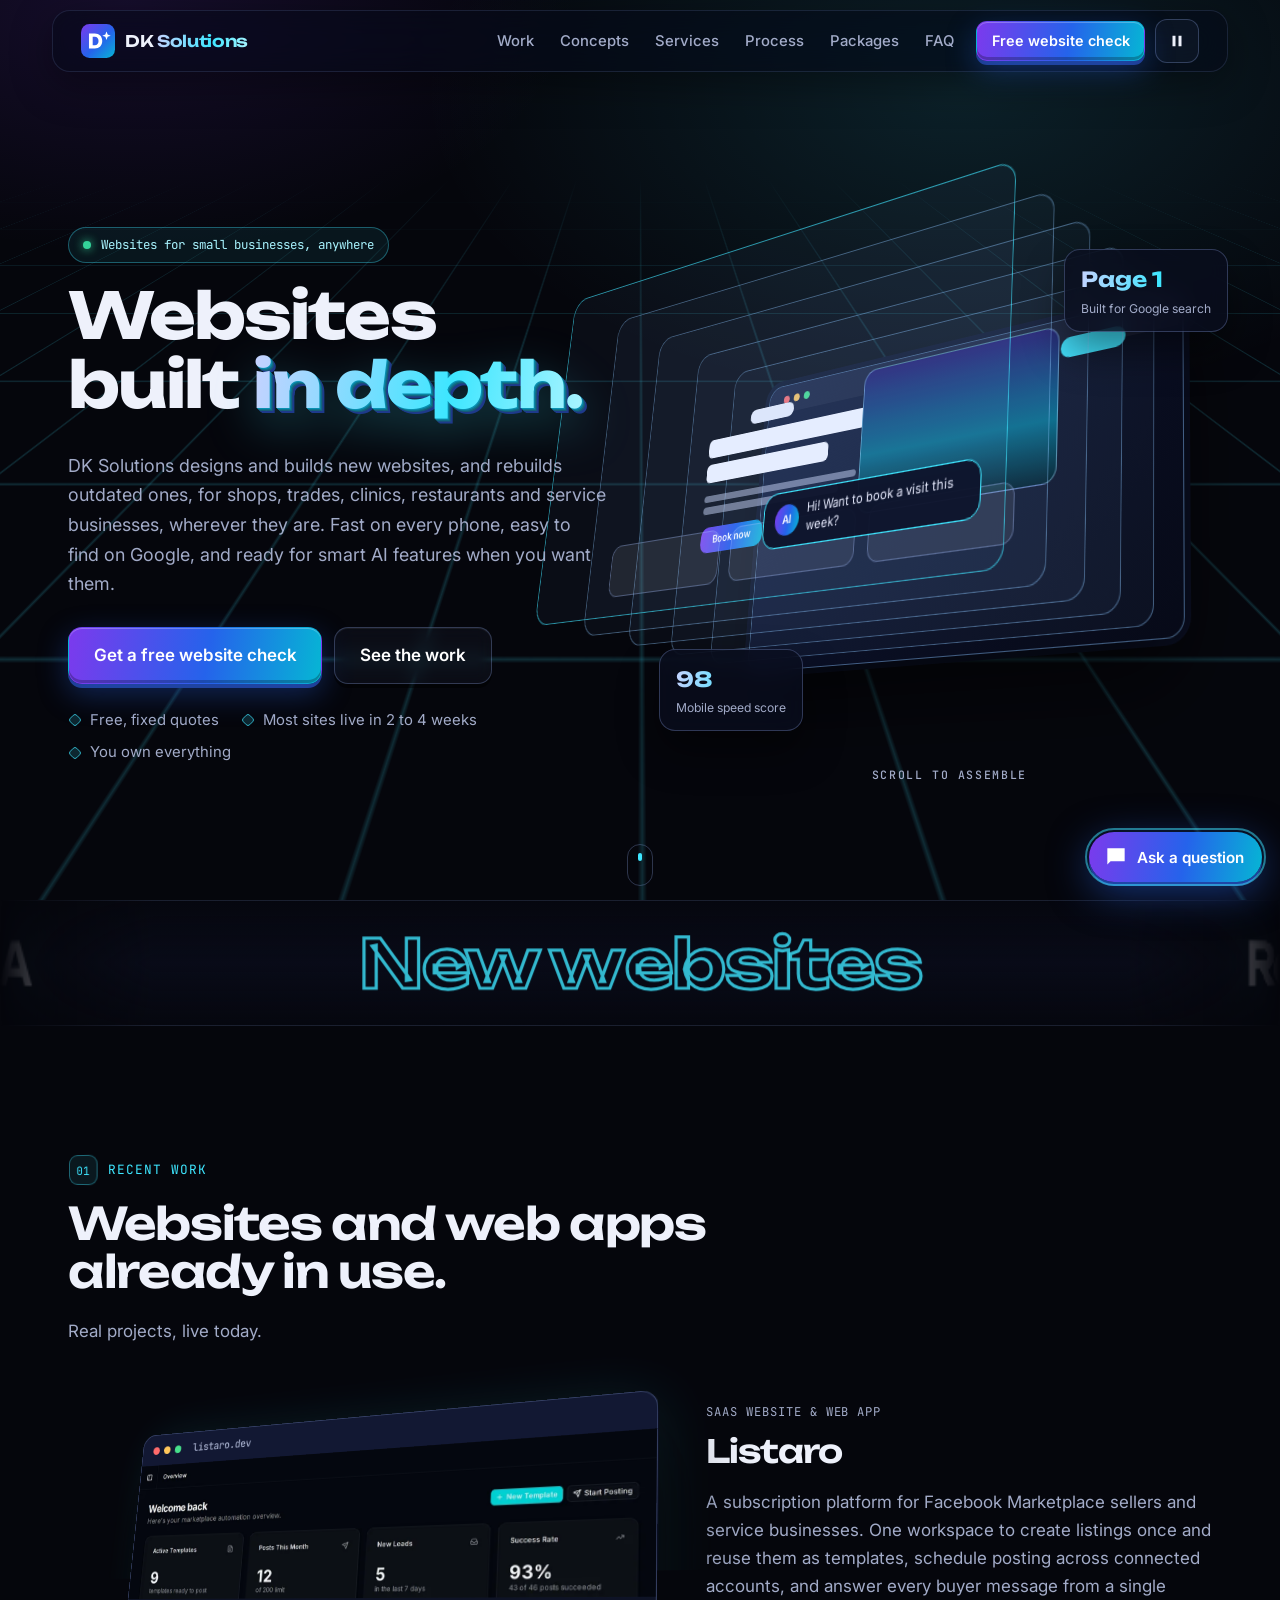
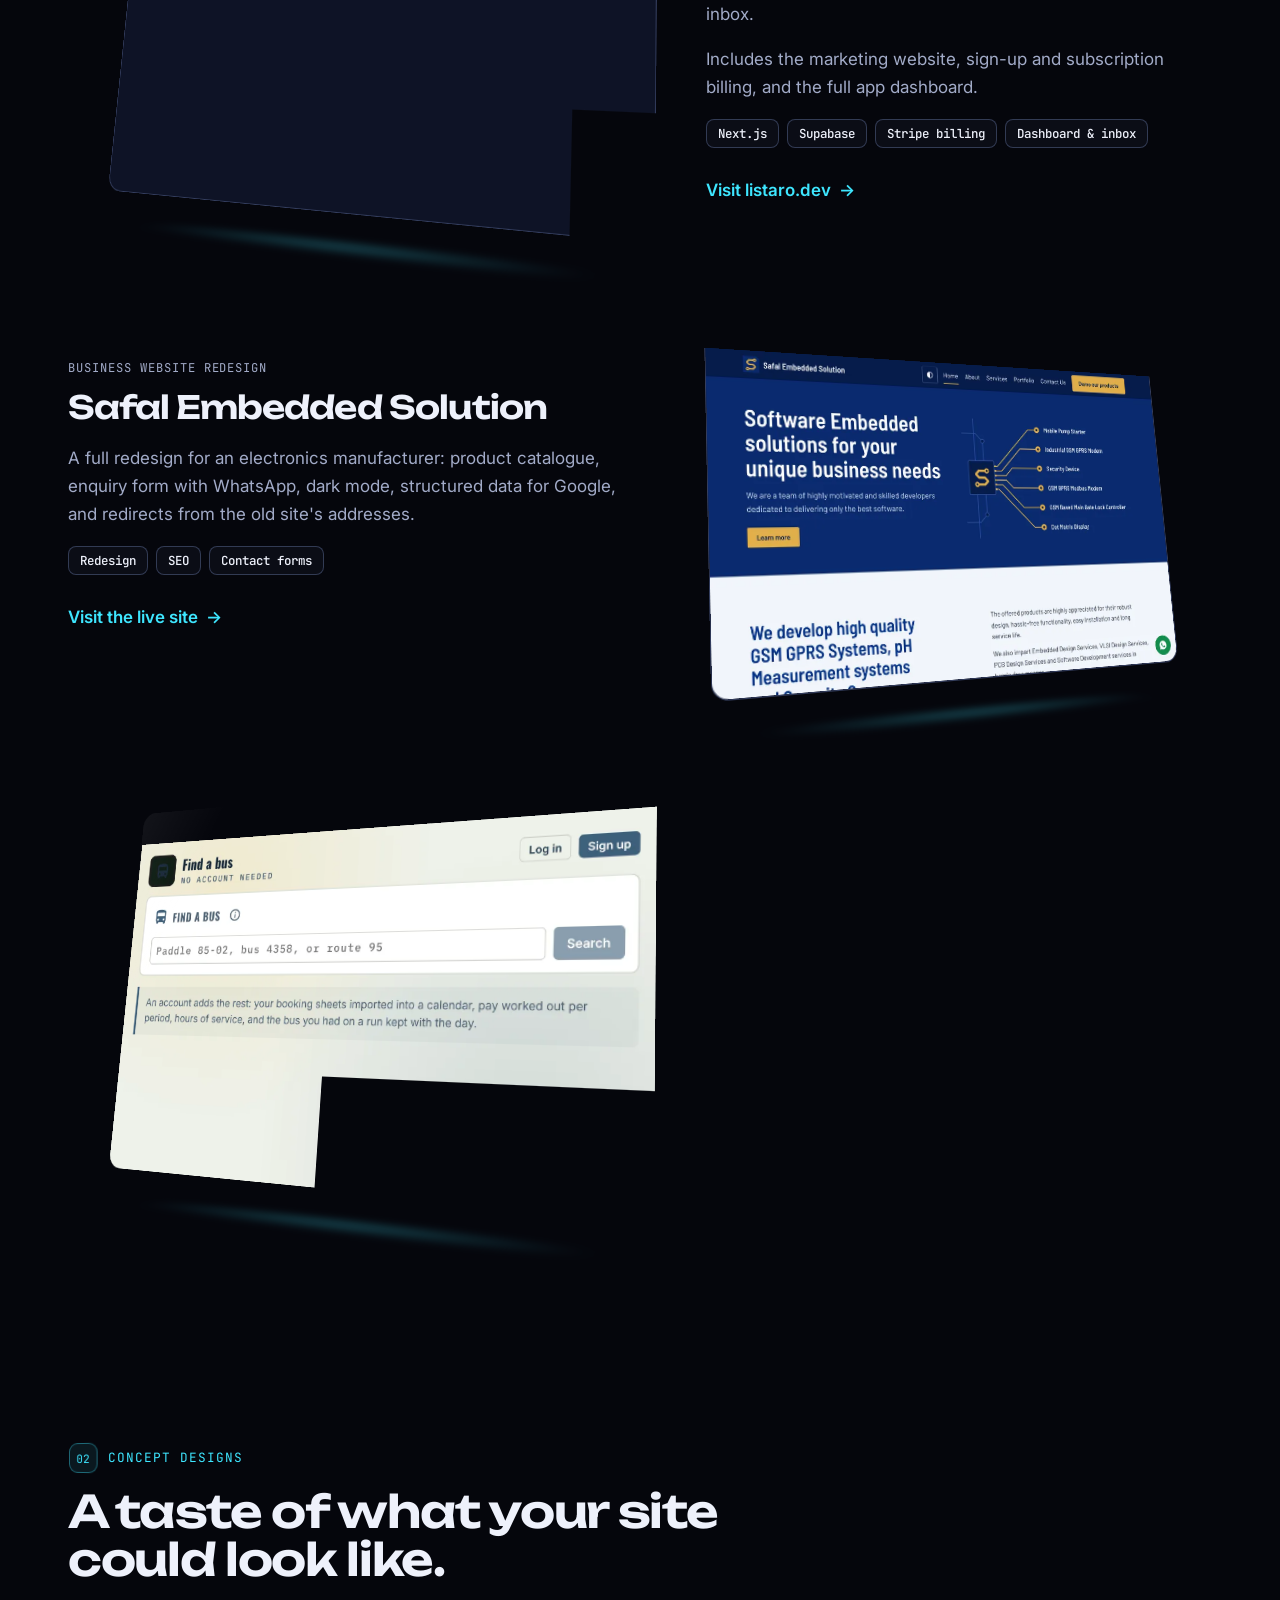
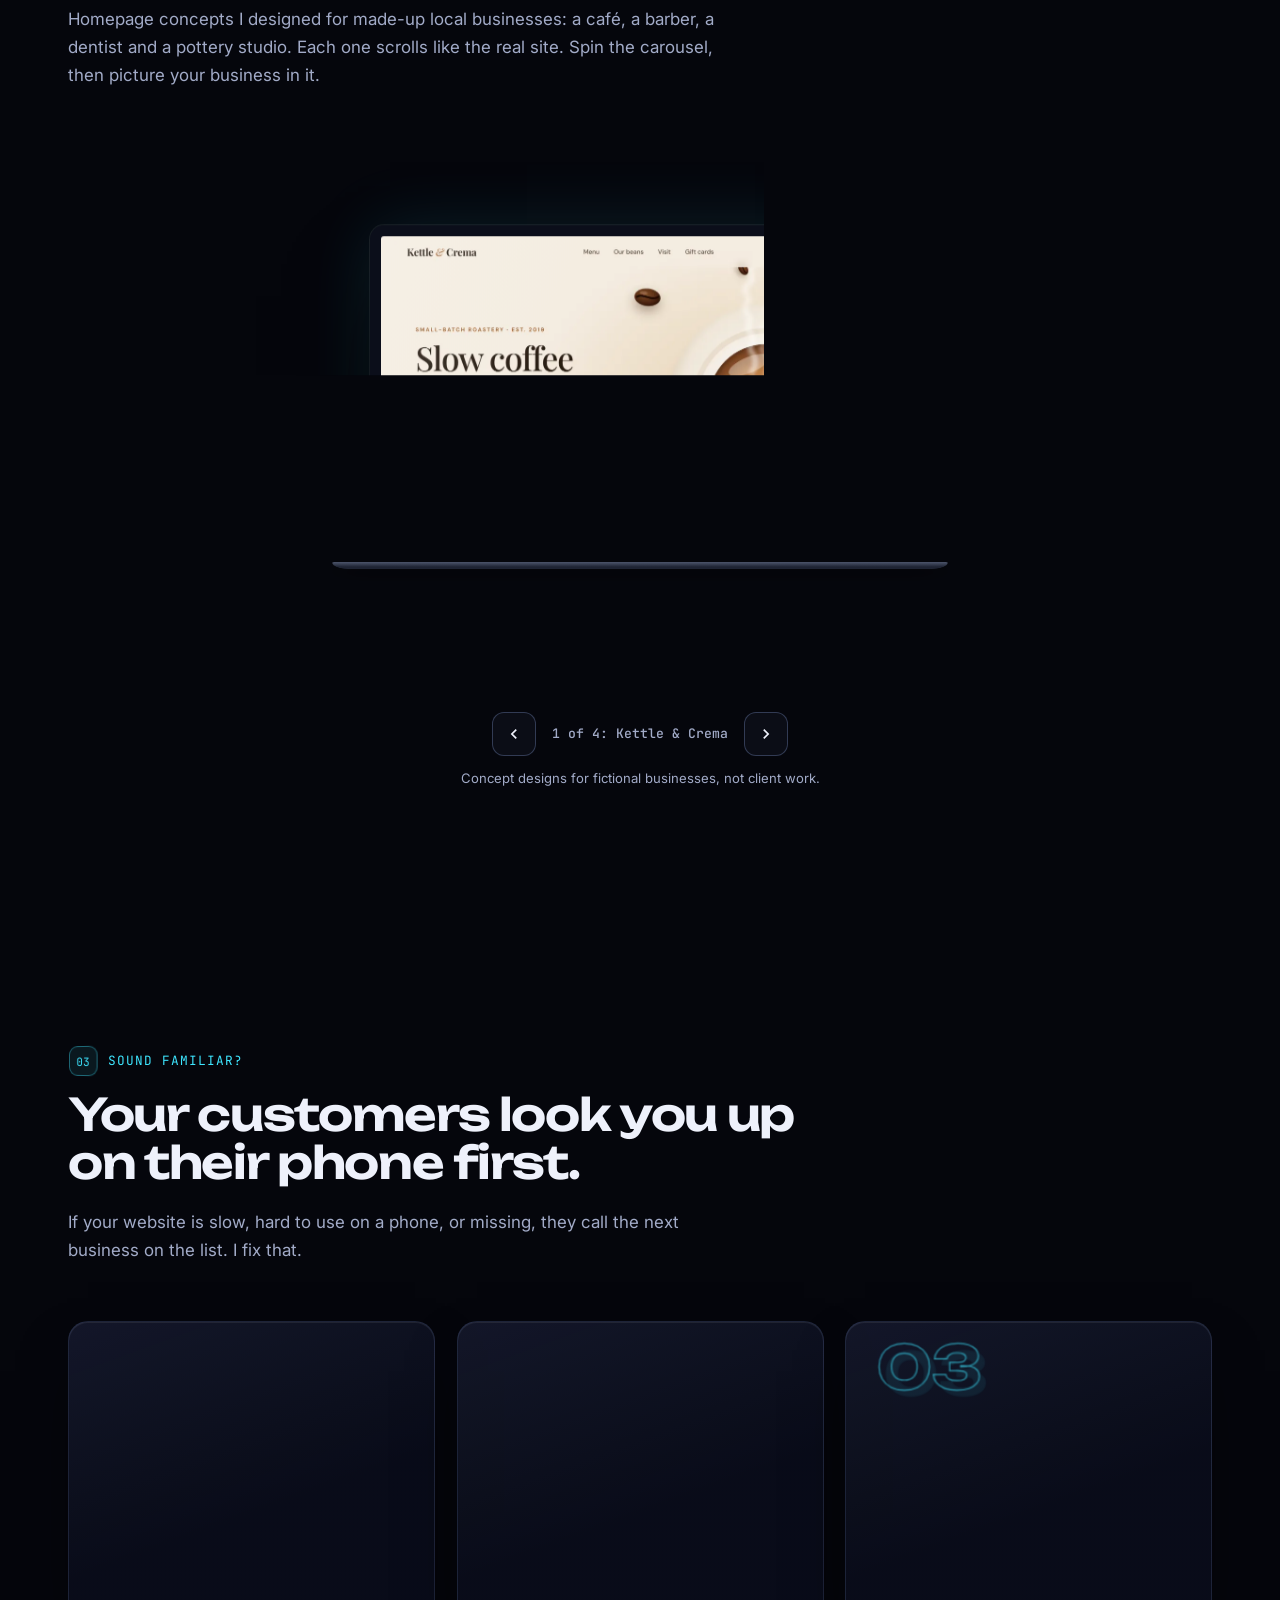
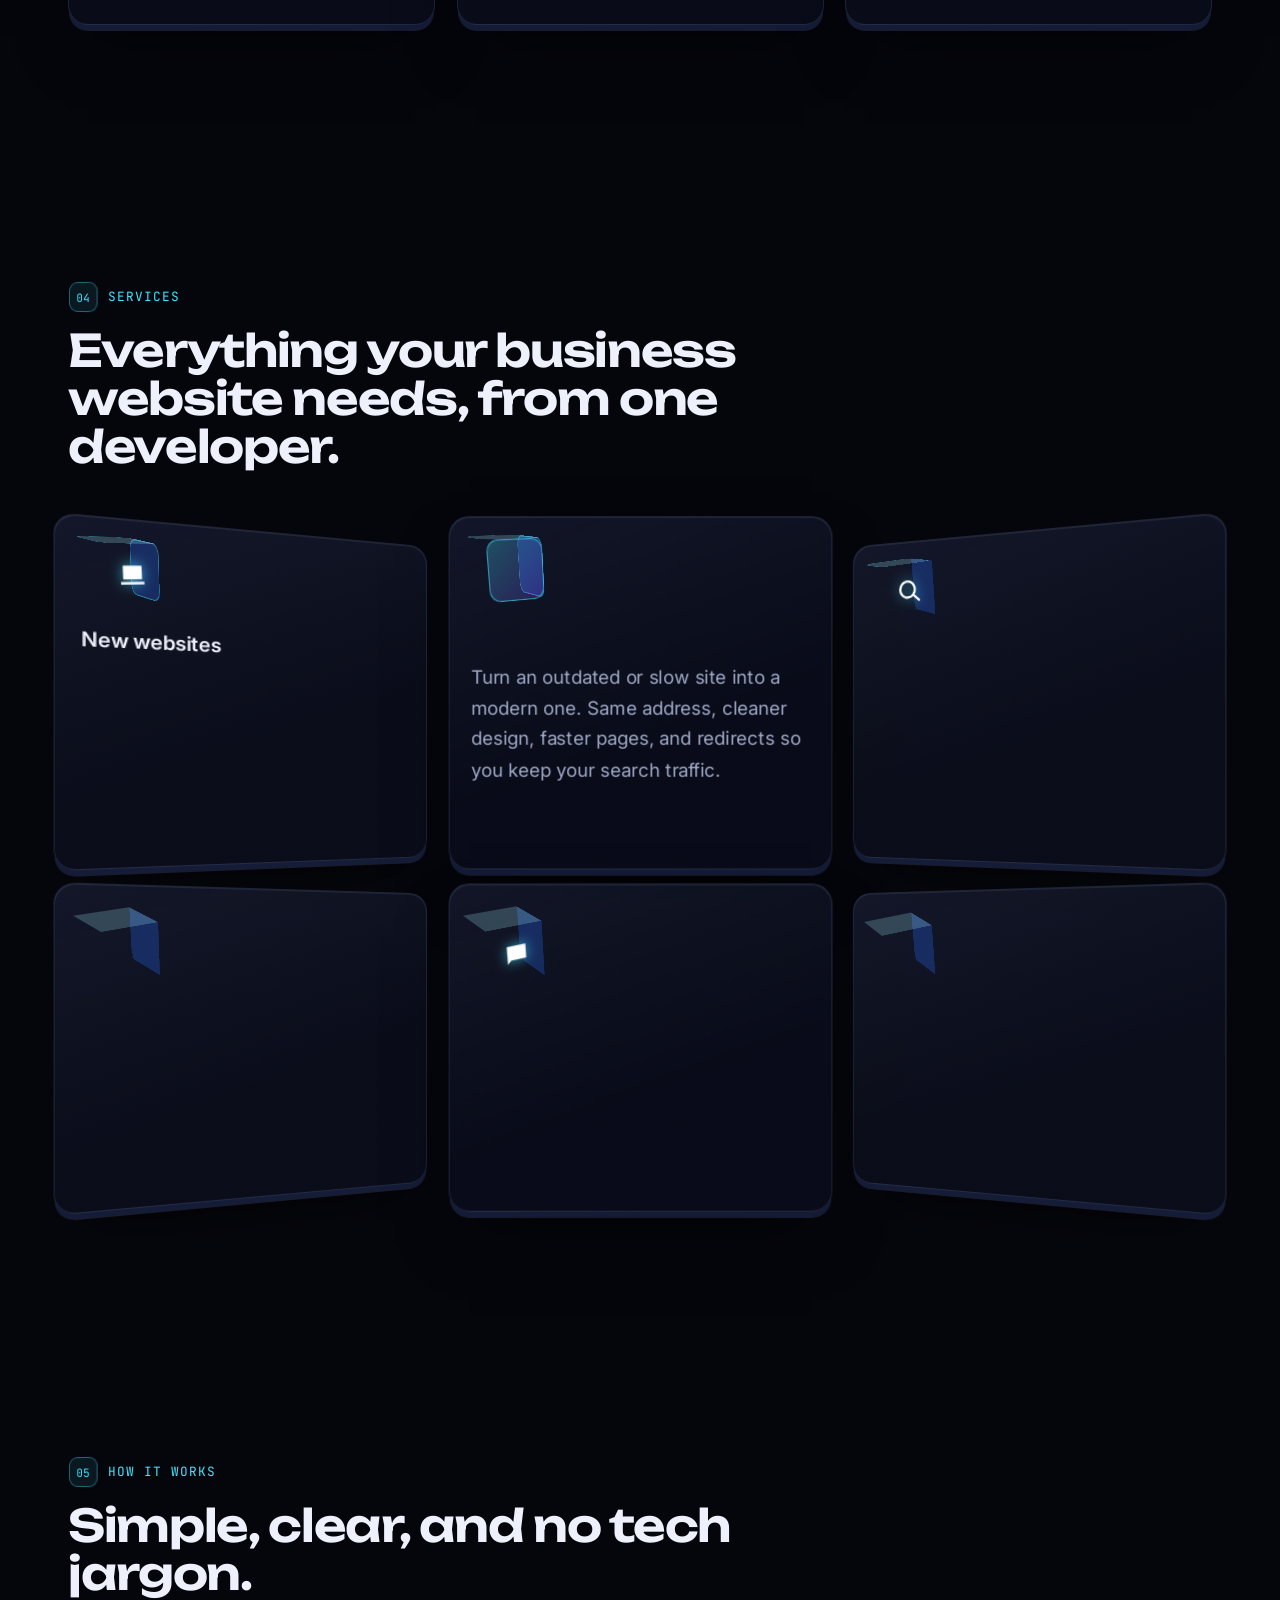
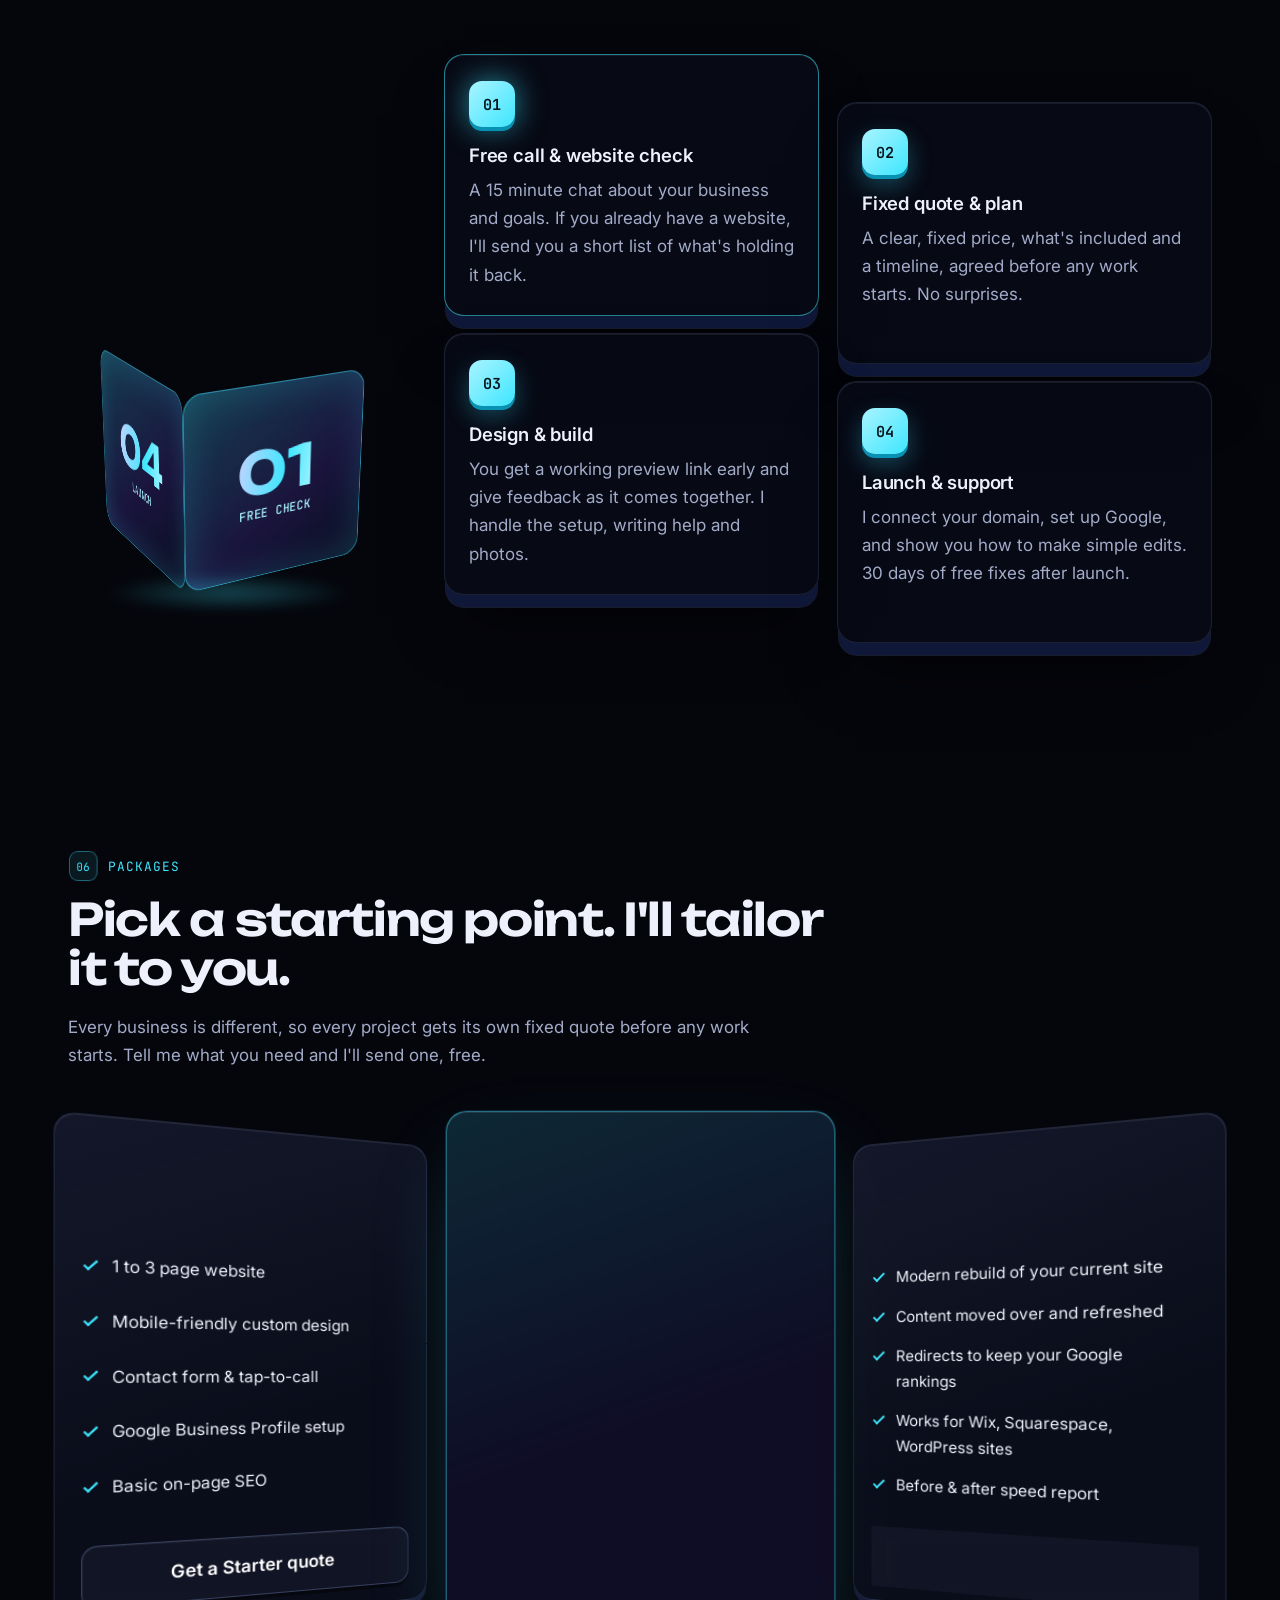
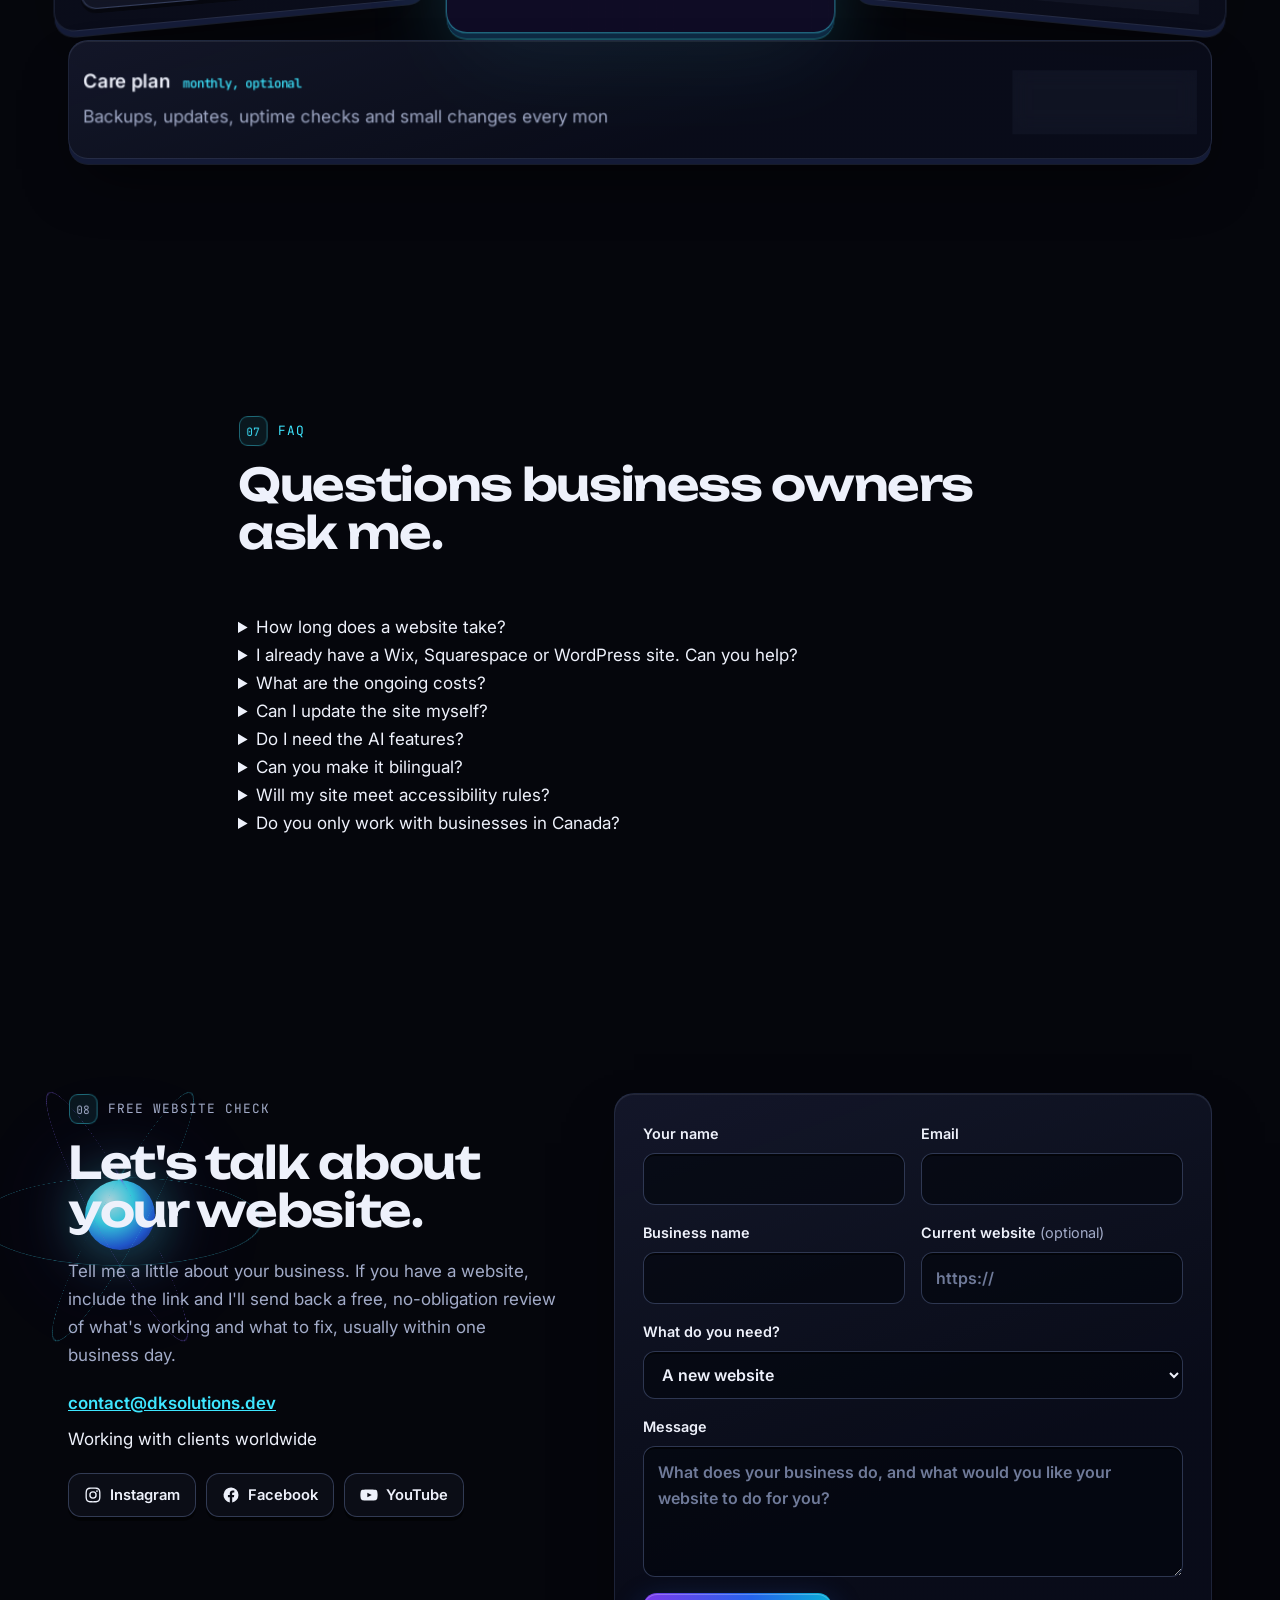
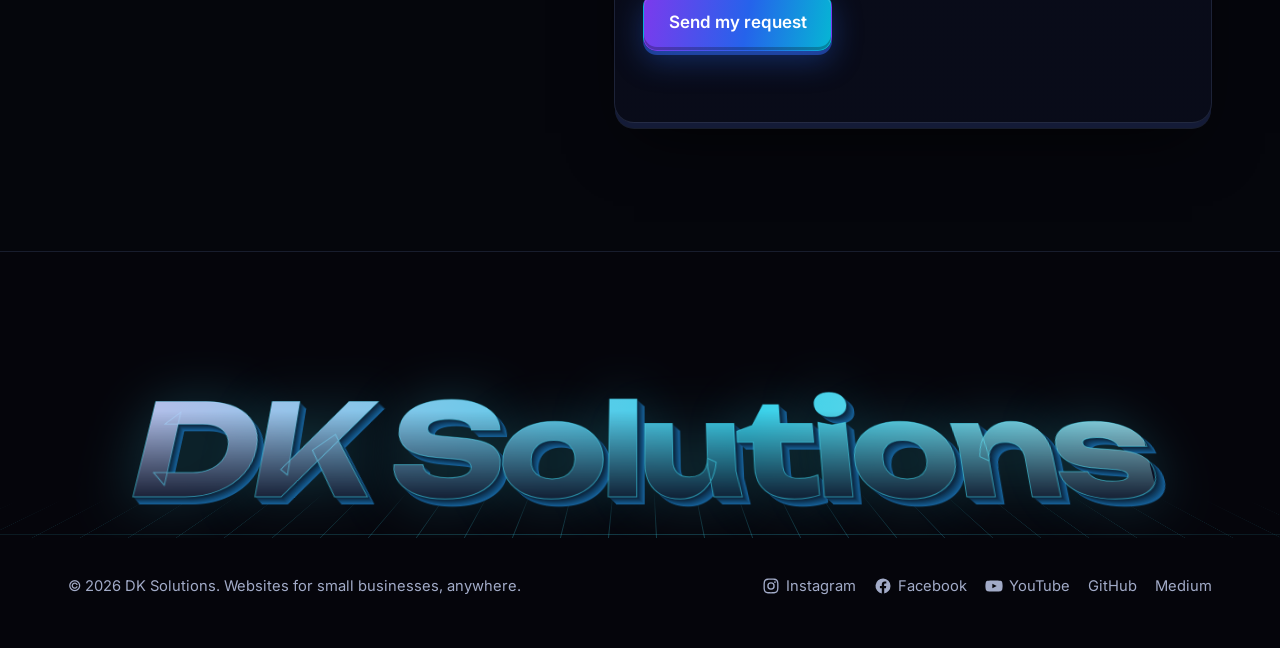
==== commit 6e2d65b2: "Make the site chat a real AI assistant that captures leads on its own The chat was a keyword-matched" ====
--- a/index.html
+++ b/index.html
@@ -19,7 +19,7 @@
 <link rel="preconnect" href="https://fonts.googleapis.com">
 <link rel="preconnect" href="https://fonts.gstatic.com" crossorigin>
 <link rel="stylesheet" href="https://fonts.googleapis.com/css2?family=Unbounded:wght@500;600;700&family=Inter:wght@400;500;600&family=JetBrains+Mono:wght@500&display=swap">
-<link rel="stylesheet" href="assets/css/style.css?v=10">
+<link rel="stylesheet" href="assets/css/style.css?v=8">
 <script type="application/ld+json">
 {"@context":"https://schema.org","@type":"ProfessionalService","name":"DK Solutions","url":"https://dksolutions.dev/","email":"contact@dksolutions.dev","description":"Website design and development for small businesses anywhere: new websites, redesigns, local SEO and smart AI features.","areaServed":"Worldwide","sameAs":["https://www.instagram.com/dksolutions.dev/","https://www.facebook.com/profile.php?id=61596513503412","https://www.youtube.com/@dksolutionsdev"],"founder":{"@type":"Person","name":"Deep Patel","sameAs":["https://github.com/deep-0301","https://medium.com/@deep0301"]}}
 </script>
@@ -41,6 +41,7 @@
       <a href="#services">Services</a>
       <a href="#process">Process</a>
       <a href="#packages">Packages</a>
+      <a href="#faq">FAQ</a>
       <a class="btn btn-sm" href="#contact">Free website check</a>
     </nav>
     <button class="icon-btn motion-btn" type="button" data-motion-toggle aria-pressed="false" aria-label="Pause motion" title="Pause motion">
@@ -249,7 +250,7 @@
       <article class="panel tilt service" data-depth>
         <div class="cube" aria-hidden="true"><i></i><i></i><i></i><svg viewBox="0 0 24 24"><path d="M4 4h16v12H7l-3 3zm4 5h2v2H8zm4 0h2v2h-2zm4 0h2v2h-2z"/></svg></div>
         <h3>Smart AI features</h3>
-        <p>Optional extras that make your site work harder: an AI assistant that answers customer questions 24/7, smart search, and automatic follow-ups. <button class="inline-link" type="button" data-open-chat>Try the demo</button>.</p>
+        <p>Optional extras that make your site work harder: an AI assistant that answers customer questions 24/7, smart search, and automatic follow-ups. <button class="inline-link" type="button" data-open-chat>Try it on this site</button>.</p>
       </article>
       <article class="panel tilt service" data-depth>
         <div class="cube" aria-hidden="true"><i></i><i></i><i></i><svg viewBox="0 0 24 24"><path d="M12 1 3 5v6c0 5.55 3.84 10.74 9 12 5.16-1.26 9-6.45 9-12V5z"/></svg></div>
@@ -360,11 +361,54 @@
   </div>
 </section>
 
+<section class="section" id="faq">
+  <div class="wrap narrow">
+    <div class="section-head">
+      <p class="eyebrow"><span>07</span> FAQ</p>
+      <h2>Questions business owners ask me.</h2>
+    </div>
+    <div class="faq">
+      <details>
+        <summary>How long does a website take?</summary>
+        <p>Most Starter sites are live in about 2 weeks and Business sites in 3 to 4 weeks. The biggest factor is gathering your text and photos, and I can help with both.</p>
+      </details>
+      <details>
+        <summary>I already have a Wix, Squarespace or WordPress site. Can you help?</summary>
+        <p>Yes. I can improve what you have, or redesign it on something faster and cheaper to run. The free website check will tell you which makes more sense.</p>
+      </details>
+      <details>
+        <summary>What are the ongoing costs?</summary>
+        <p>Usually just your domain name, which is a small yearly fee. Many small business sites can be hosted for very little or nothing. The care plan is optional.</p>
+      </details>
+      <details>
+        <summary>Can I update the site myself?</summary>
+        <p>Yes. I'll show you how to change text, photos and hours. If you'd rather not, the care plan covers small changes every month.</p>
+      </details>
+      <details>
+        <summary>Do I need the AI features?</summary>
+        <p>No, they're optional. Every website works great without them. If your business gets lots of repeat questions or after-hours enquiries, an AI assistant can save you time and catch leads you'd otherwise miss.</p>
+      </details>
+      <details>
+        <summary>Can you make it bilingual?</summary>
+        <p>Yes. I can build your website in English plus another language, such as French or Spanish, with a language switch.</p>
+      </details>
+      <details>
+        <summary>Will my site meet accessibility rules?</summary>
+        <p>I build to WCAG 2.1 AA, the standard most accessibility laws refer to, including the ADA in the US, AODA in Ontario and the European Accessibility Act: readable contrast, keyboard navigation, image descriptions and properly labelled forms.</p>
+      </details>
+      <details>
+        <summary>Do you only work with businesses in Canada?</summary>
+        <p>No. I'm based in Ottawa, Canada, and happy to meet locally, but I work with small businesses anywhere in the world over email, phone and video calls.</p>
+      </details>
+    </div>
+  </div>
+</section>
+
 <section class="section contact" id="contact">
   <div class="orbit" aria-hidden="true"><div class="core"></div><i class="o1"><b></b></i><i class="o2"><b></b></i><i class="o3"><b></b></i></div>
   <div class="wrap contact-grid">
     <div class="contact-copy">
-      <p class="eyebrow"><span>07</span> Free website check</p>
+      <p class="eyebrow"><span>08</span> Free website check</p>
       <h2>Let's talk about your website.</h2>
       <p>Tell me a little about your business. If you have a website, include the link and I'll send back a free, no-obligation review of what's working and what to fix, usually within one business day.</p>
       <ul class="contact-list">
@@ -423,19 +467,19 @@
 
 <nav class="dock" aria-label="Quick actions">
   <a class="btn" href="#contact">Free website check</a>
-  <button class="dock-chat" type="button" data-open-chat aria-label="Open the demo AI assistant">
+  <button class="dock-chat" type="button" data-open-chat aria-label="Open the AI assistant">
     <svg viewBox="0 0 24 24" width="22" height="22" aria-hidden="true"><path fill="currentColor" d="M4 4h16v12H7l-3 3zm4 5h2v2H8zm4 0h2v2h-2zm4 0h2v2h-2z"/></svg>
   </button>
 </nav>
 
-<button class="chat-fab" type="button" data-open-chat aria-label="Open the demo AI assistant" aria-controls="chat" aria-expanded="false">
+<button class="chat-fab" type="button" data-open-chat aria-label="Open the AI assistant" aria-controls="chat" aria-expanded="false">
   <svg viewBox="0 0 24 24" width="26" height="26" aria-hidden="true"><path fill="currentColor" d="M4 4h16v12H7l-3 3zm4 5h2v2H8zm4 0h2v2h-2zm4 0h2v2h-2z"/></svg>
   <span>Ask a question</span>
 </button>
 <section class="chat" id="chat" role="dialog" aria-modal="false" aria-labelledby="chat-title" hidden>
   <header class="chat-head">
     <span class="avatar" aria-hidden="true">AI</span>
-    <div><strong id="chat-title">DK Solutions assistant</strong><small><i></i>Demo of an AI website feature</small></div>
+    <div><strong id="chat-title">DK Solutions assistant</strong><small><i></i>AI assistant, replies instantly</small></div>
     <button class="chat-close" type="button" data-close-chat aria-label="Close the assistant">&times;</button>
   </header>
   <div class="chat-log" aria-live="polite"></div>
@@ -450,6 +494,6 @@
 <script type="importmap">
 {"imports":{"three":"./assets/vendor/three/three.module.min.js"}}
 </script>
-<script src="assets/js/main.js?v=10" defer></script>
+<script src="assets/js/main.js?v=9" defer></script>
 </body>
 </html>
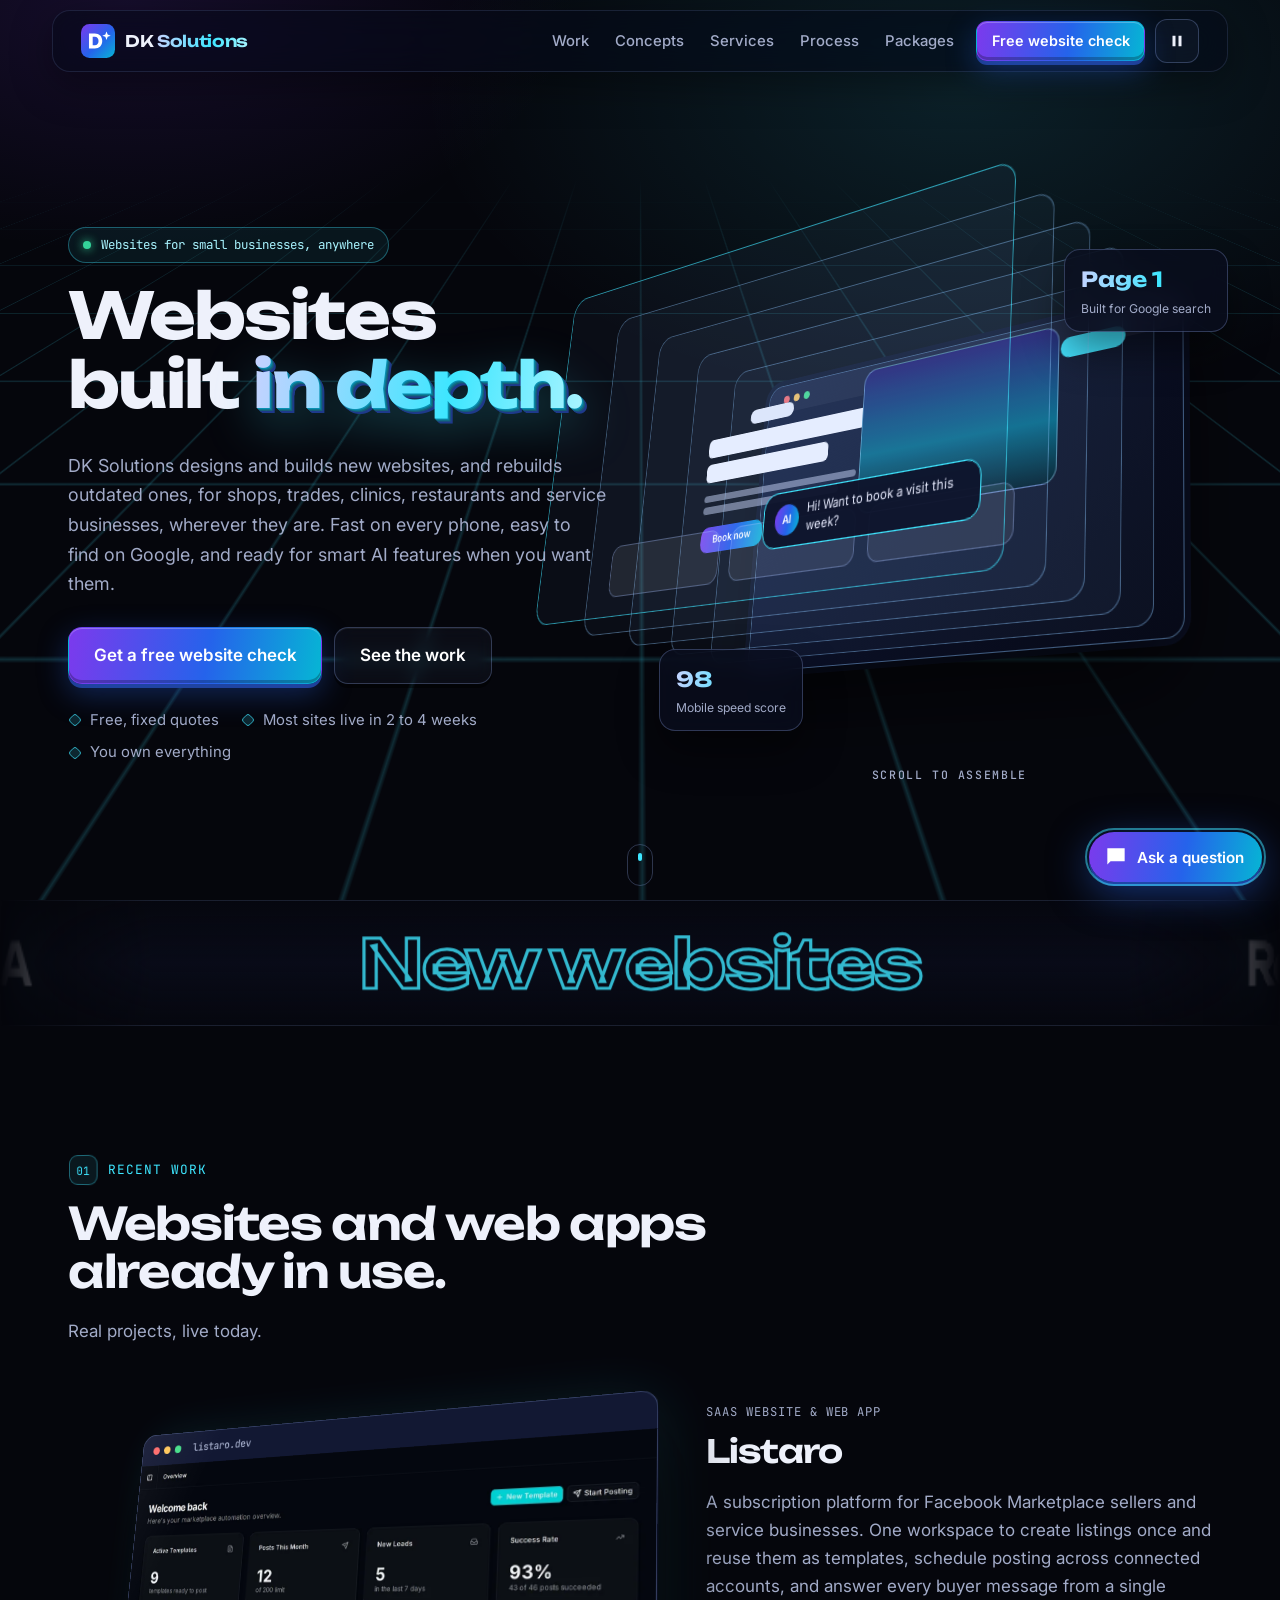
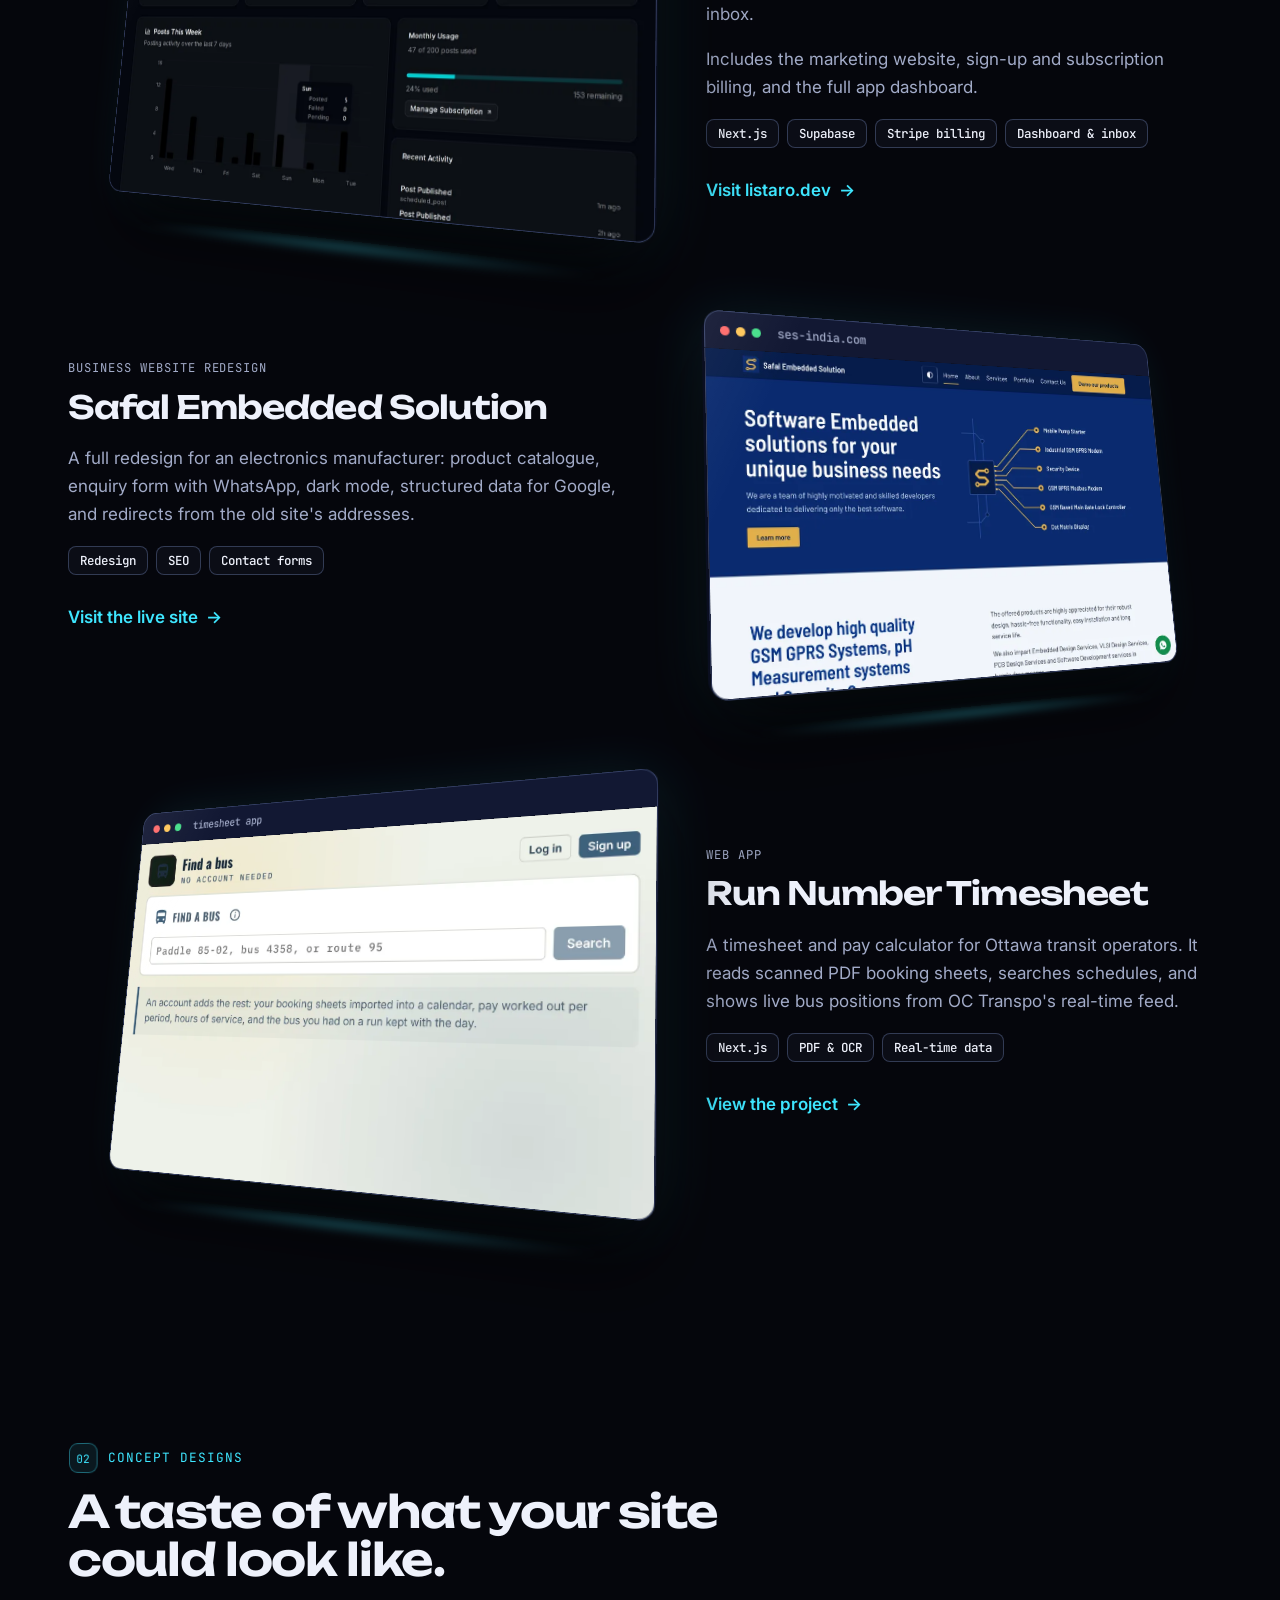
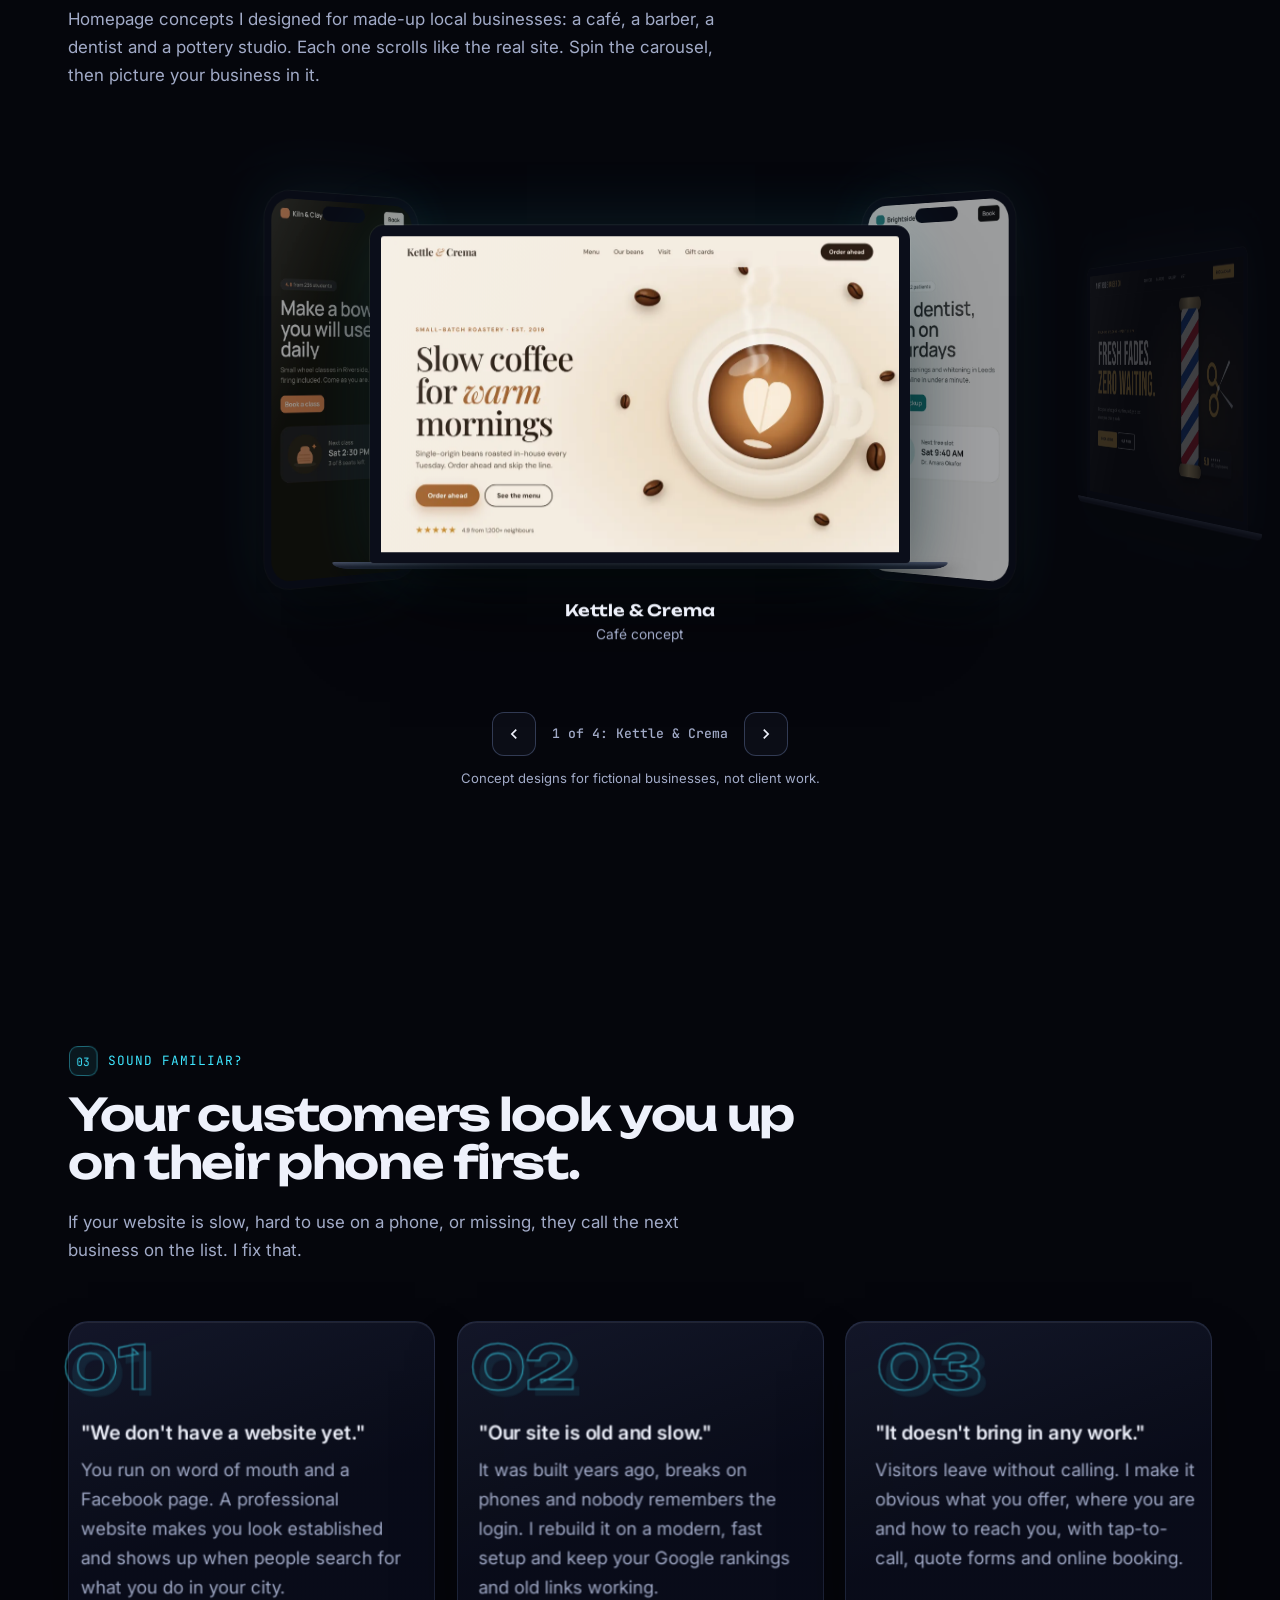
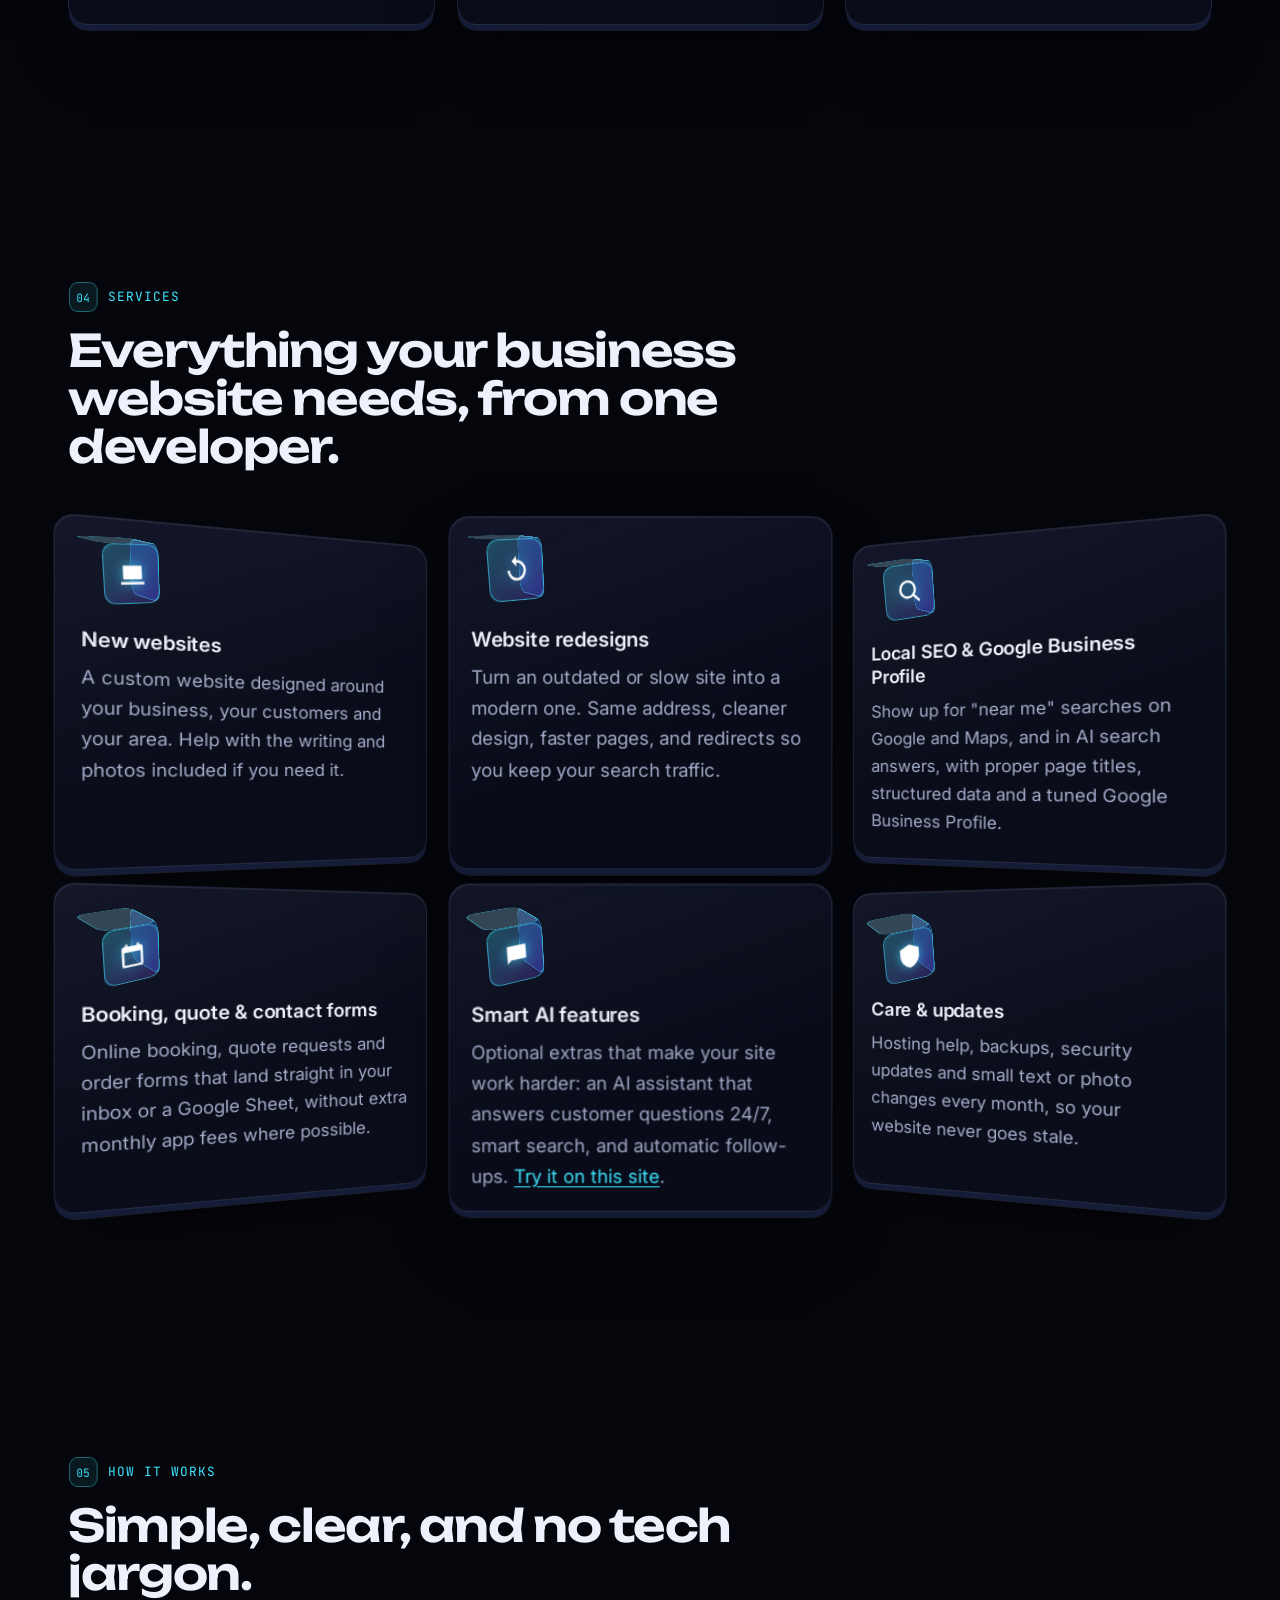
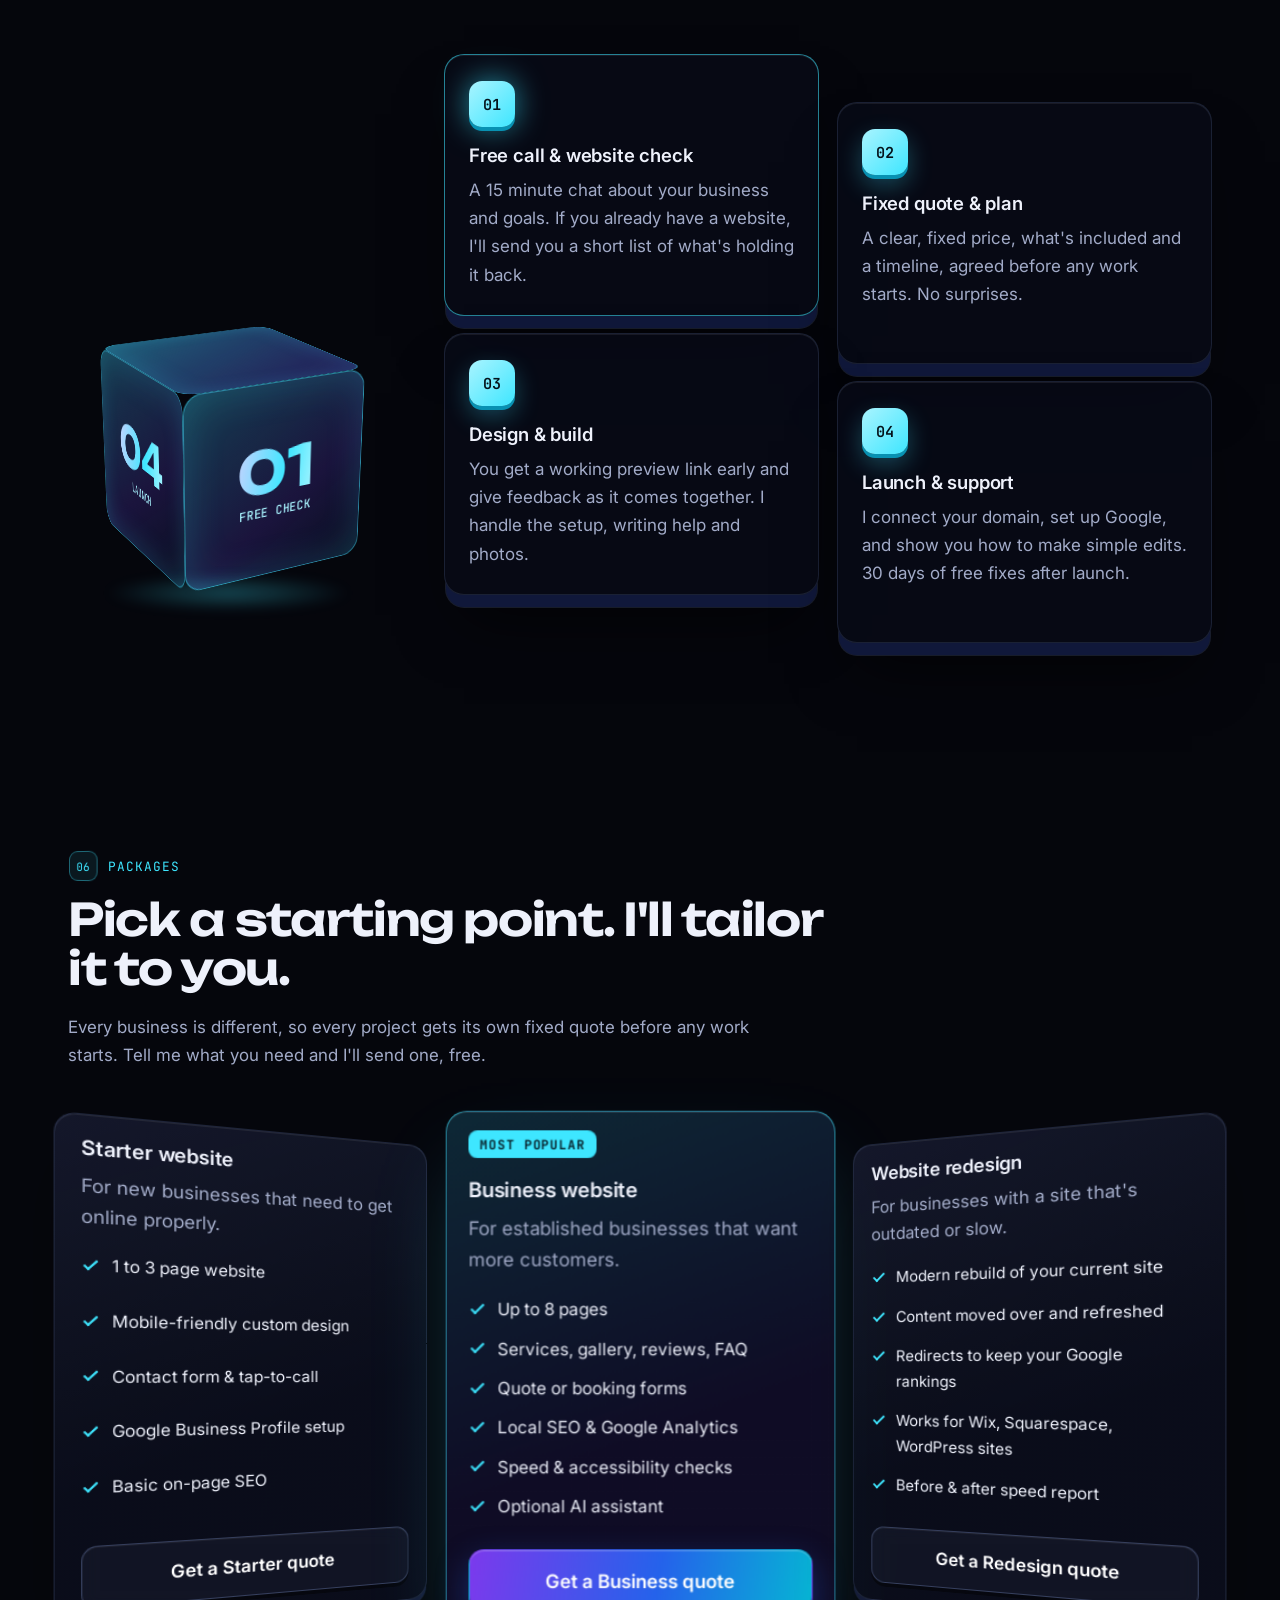
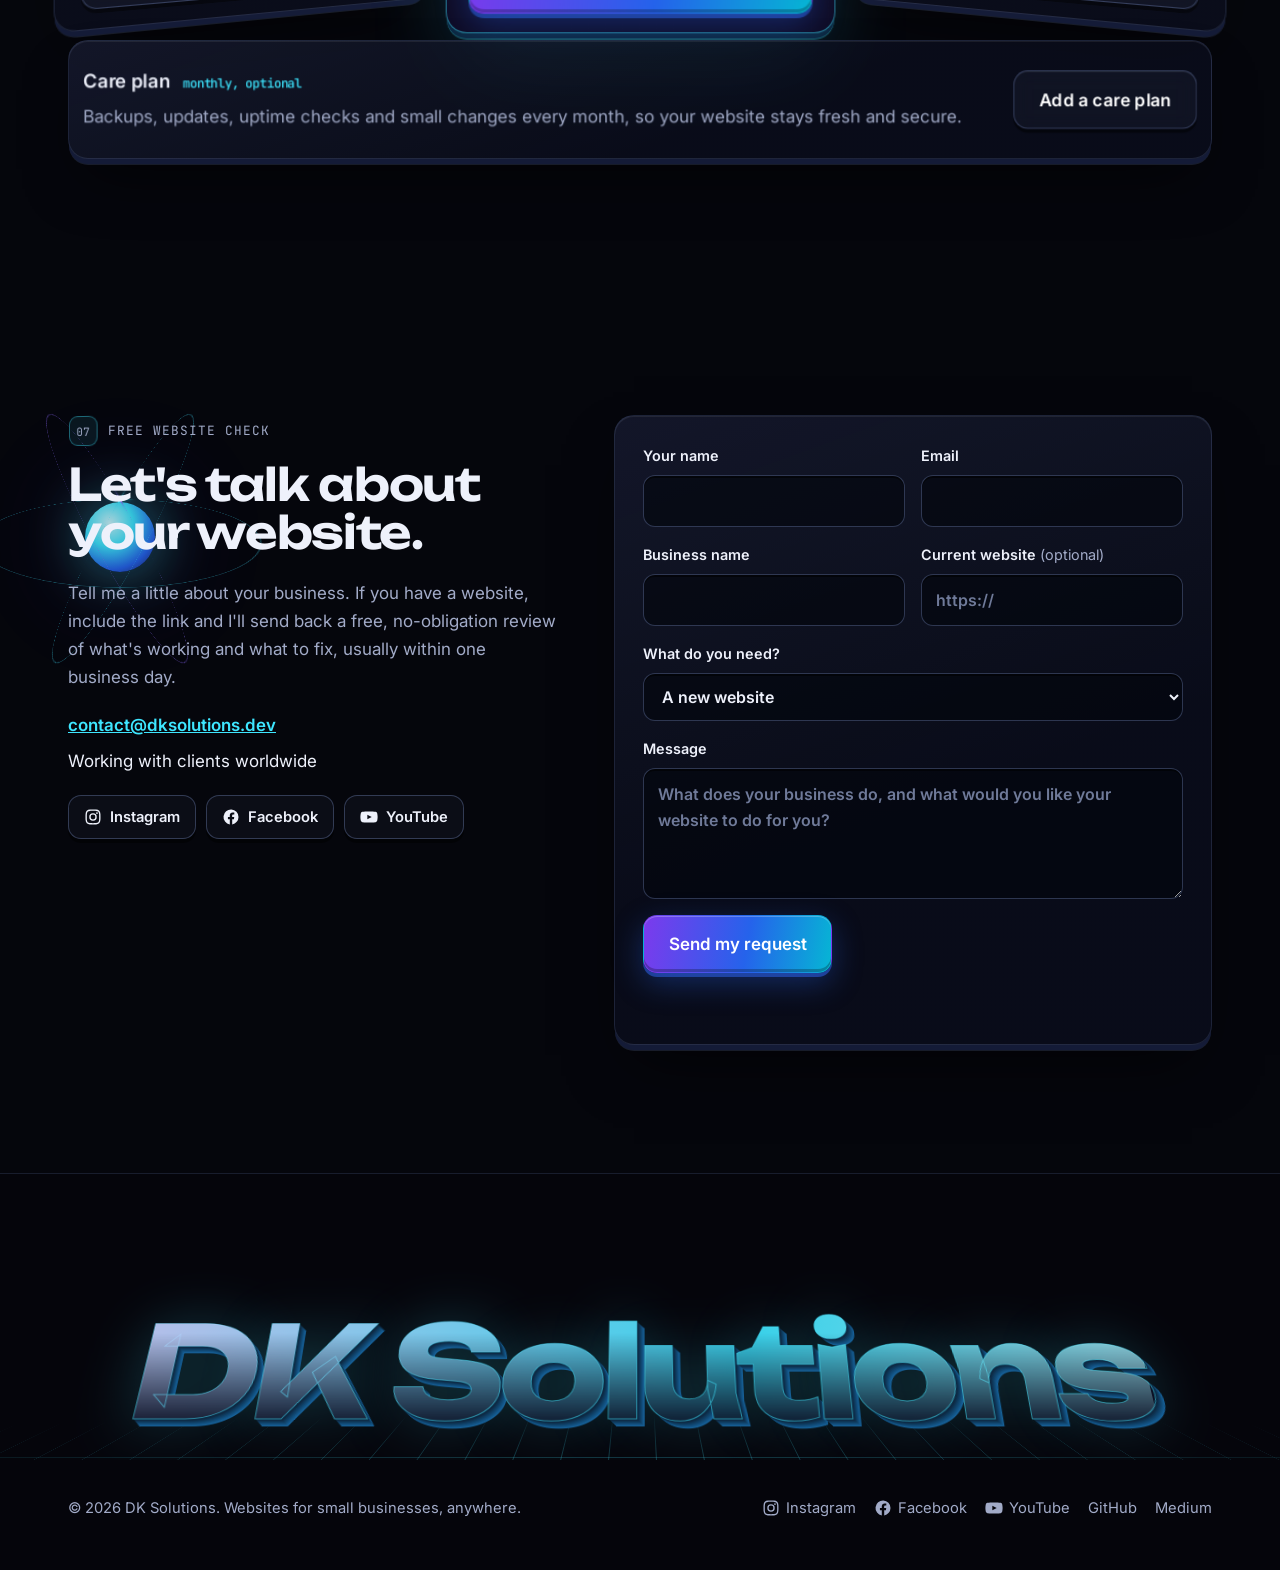
==== commit a9813726: "Merge remote-tracking branch 'origin/main' into claude/project-thread-066oom # Conflicts: #	index.ht" ====
--- a/index.html
+++ b/index.html
@@ -19,7 +19,7 @@
 <link rel="preconnect" href="https://fonts.googleapis.com">
 <link rel="preconnect" href="https://fonts.gstatic.com" crossorigin>
 <link rel="stylesheet" href="https://fonts.googleapis.com/css2?family=Unbounded:wght@500;600;700&family=Inter:wght@400;500;600&family=JetBrains+Mono:wght@500&display=swap">
-<link rel="stylesheet" href="assets/css/style.css?v=8">
+<link rel="stylesheet" href="assets/css/style.css?v=10">
 <script type="application/ld+json">
 {"@context":"https://schema.org","@type":"ProfessionalService","name":"DK Solutions","url":"https://dksolutions.dev/","email":"contact@dksolutions.dev","description":"Website design and development for small businesses anywhere: new websites, redesigns, local SEO and smart AI features.","areaServed":"Worldwide","sameAs":["https://www.instagram.com/dksolutions.dev/","https://www.facebook.com/profile.php?id=61596513503412","https://www.youtube.com/@dksolutionsdev"],"founder":{"@type":"Person","name":"Deep Patel","sameAs":["https://github.com/deep-0301","https://medium.com/@deep0301"]}}
 </script>
@@ -41,7 +41,6 @@
       <a href="#services">Services</a>
       <a href="#process">Process</a>
       <a href="#packages">Packages</a>
-      <a href="#faq">FAQ</a>
       <a class="btn btn-sm" href="#contact">Free website check</a>
     </nav>
     <button class="icon-btn motion-btn" type="button" data-motion-toggle aria-pressed="false" aria-label="Pause motion" title="Pause motion">
@@ -361,54 +360,11 @@
   </div>
 </section>
 
-<section class="section" id="faq">
-  <div class="wrap narrow">
-    <div class="section-head">
-      <p class="eyebrow"><span>07</span> FAQ</p>
-      <h2>Questions business owners ask me.</h2>
-    </div>
-    <div class="faq">
-      <details>
-        <summary>How long does a website take?</summary>
-        <p>Most Starter sites are live in about 2 weeks and Business sites in 3 to 4 weeks. The biggest factor is gathering your text and photos, and I can help with both.</p>
-      </details>
-      <details>
-        <summary>I already have a Wix, Squarespace or WordPress site. Can you help?</summary>
-        <p>Yes. I can improve what you have, or redesign it on something faster and cheaper to run. The free website check will tell you which makes more sense.</p>
-      </details>
-      <details>
-        <summary>What are the ongoing costs?</summary>
-        <p>Usually just your domain name, which is a small yearly fee. Many small business sites can be hosted for very little or nothing. The care plan is optional.</p>
-      </details>
-      <details>
-        <summary>Can I update the site myself?</summary>
-        <p>Yes. I'll show you how to change text, photos and hours. If you'd rather not, the care plan covers small changes every month.</p>
-      </details>
-      <details>
-        <summary>Do I need the AI features?</summary>
-        <p>No, they're optional. Every website works great without them. If your business gets lots of repeat questions or after-hours enquiries, an AI assistant can save you time and catch leads you'd otherwise miss.</p>
-      </details>
-      <details>
-        <summary>Can you make it bilingual?</summary>
-        <p>Yes. I can build your website in English plus another language, such as French or Spanish, with a language switch.</p>
-      </details>
-      <details>
-        <summary>Will my site meet accessibility rules?</summary>
-        <p>I build to WCAG 2.1 AA, the standard most accessibility laws refer to, including the ADA in the US, AODA in Ontario and the European Accessibility Act: readable contrast, keyboard navigation, image descriptions and properly labelled forms.</p>
-      </details>
-      <details>
-        <summary>Do you only work with businesses in Canada?</summary>
-        <p>No. I'm based in Ottawa, Canada, and happy to meet locally, but I work with small businesses anywhere in the world over email, phone and video calls.</p>
-      </details>
-    </div>
-  </div>
-</section>
-
 <section class="section contact" id="contact">
   <div class="orbit" aria-hidden="true"><div class="core"></div><i class="o1"><b></b></i><i class="o2"><b></b></i><i class="o3"><b></b></i></div>
   <div class="wrap contact-grid">
     <div class="contact-copy">
-      <p class="eyebrow"><span>08</span> Free website check</p>
+      <p class="eyebrow"><span>07</span> Free website check</p>
       <h2>Let's talk about your website.</h2>
       <p>Tell me a little about your business. If you have a website, include the link and I'll send back a free, no-obligation review of what's working and what to fix, usually within one business day.</p>
       <ul class="contact-list">
@@ -494,6 +450,6 @@
 <script type="importmap">
 {"imports":{"three":"./assets/vendor/three/three.module.min.js"}}
 </script>
-<script src="assets/js/main.js?v=9" defer></script>
+<script src="assets/js/main.js?v=10" defer></script>
 </body>
 </html>
